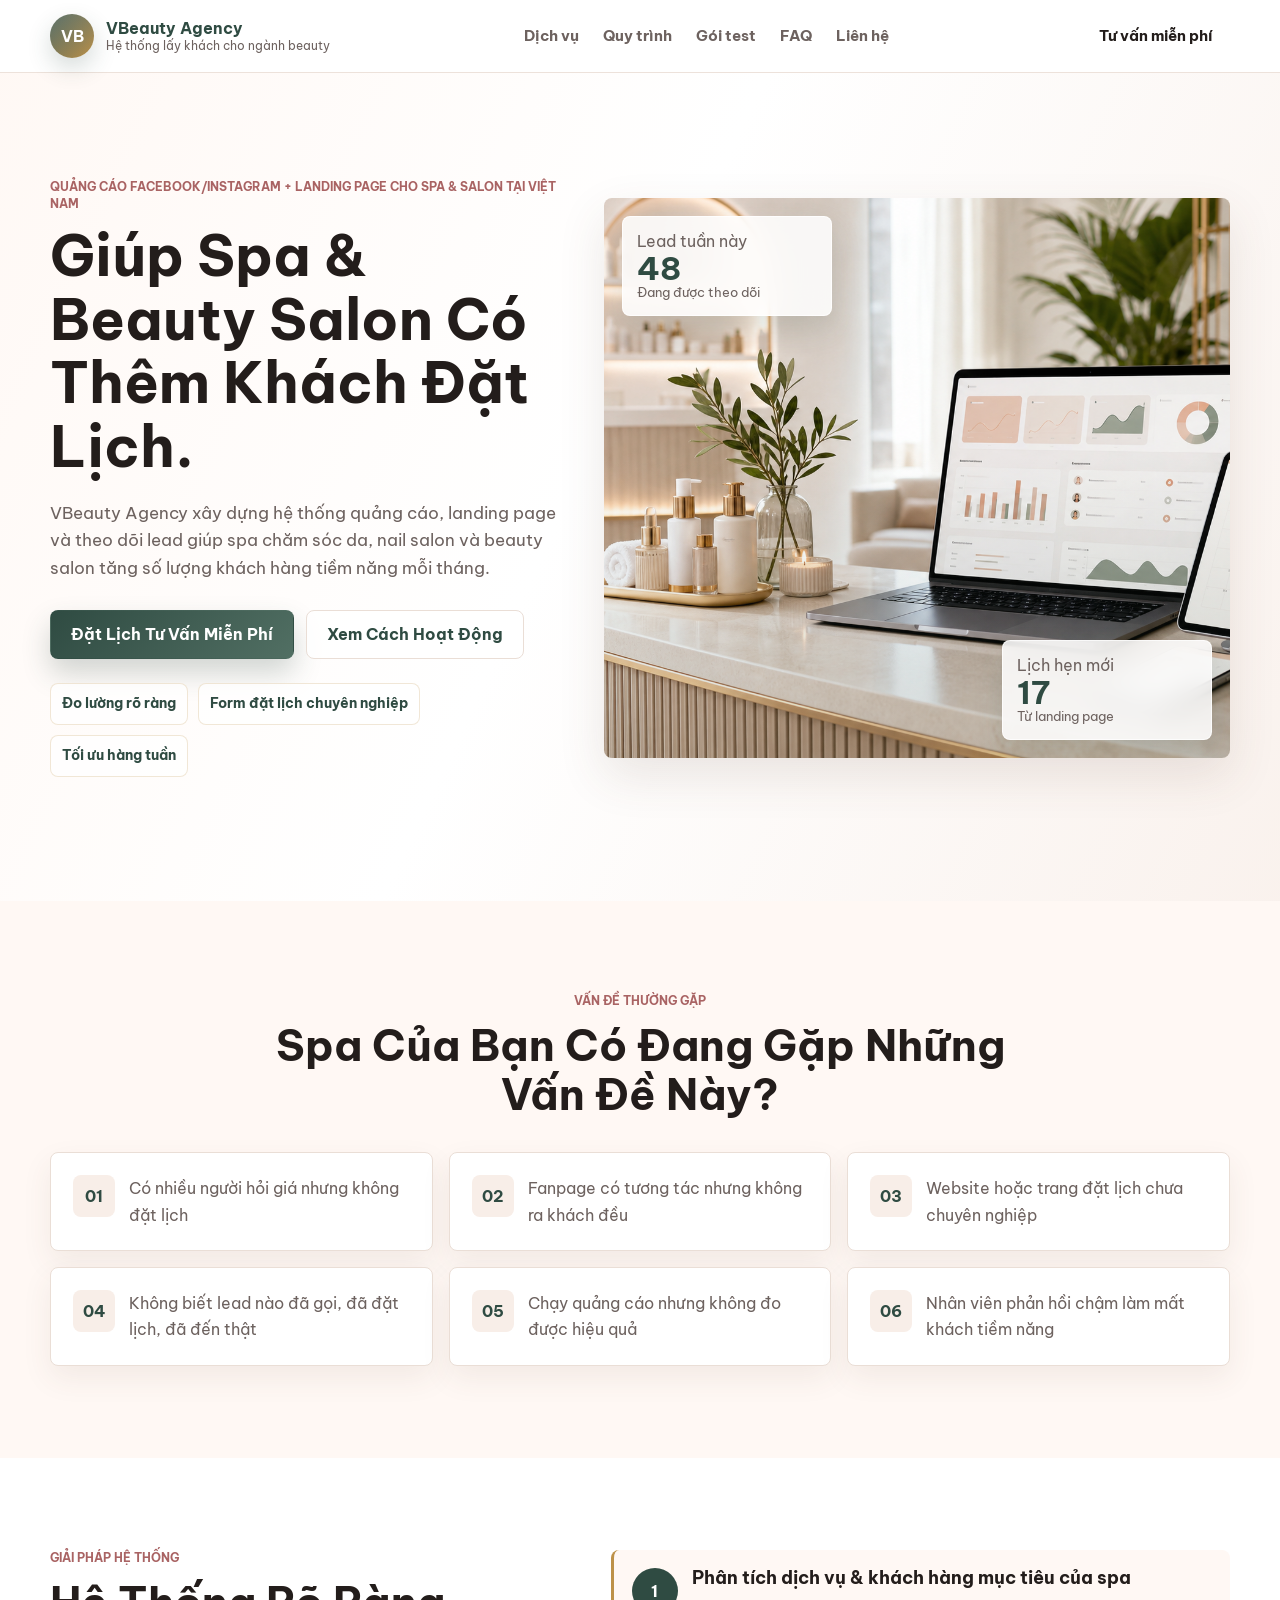
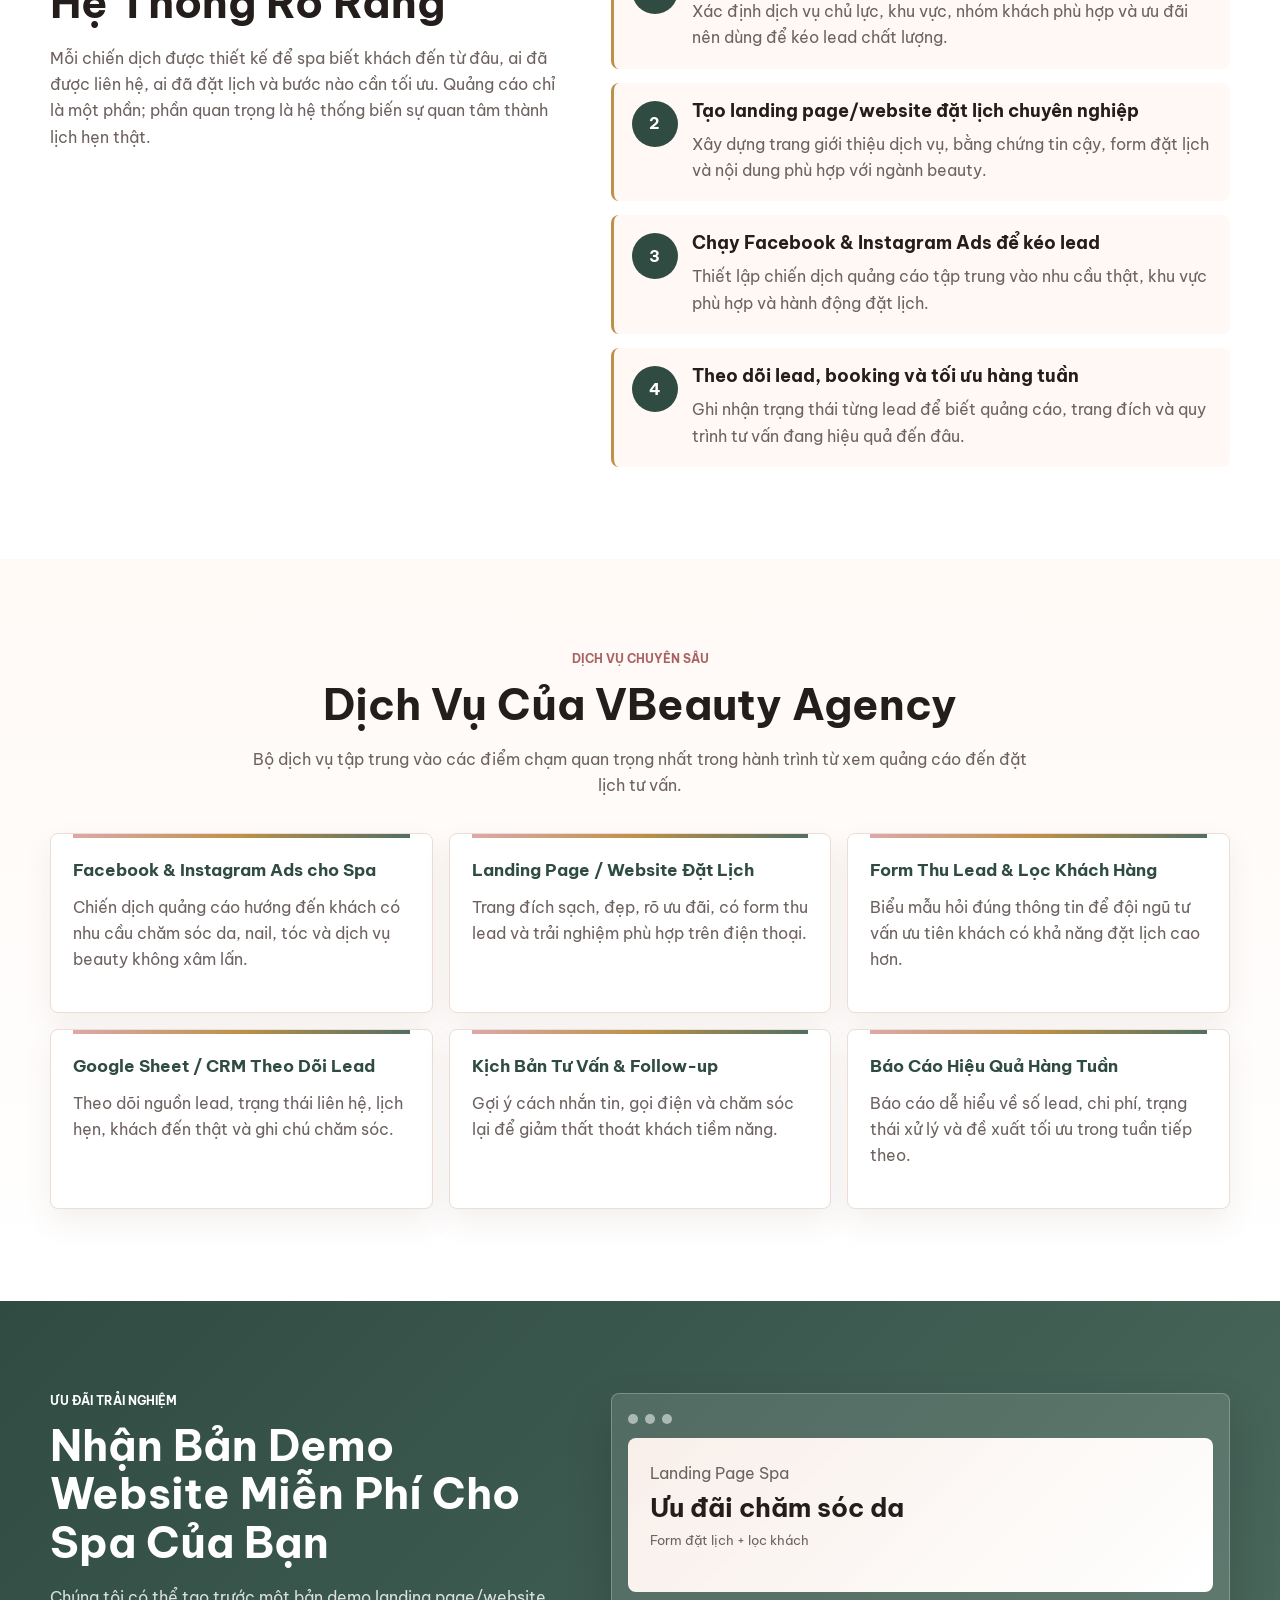
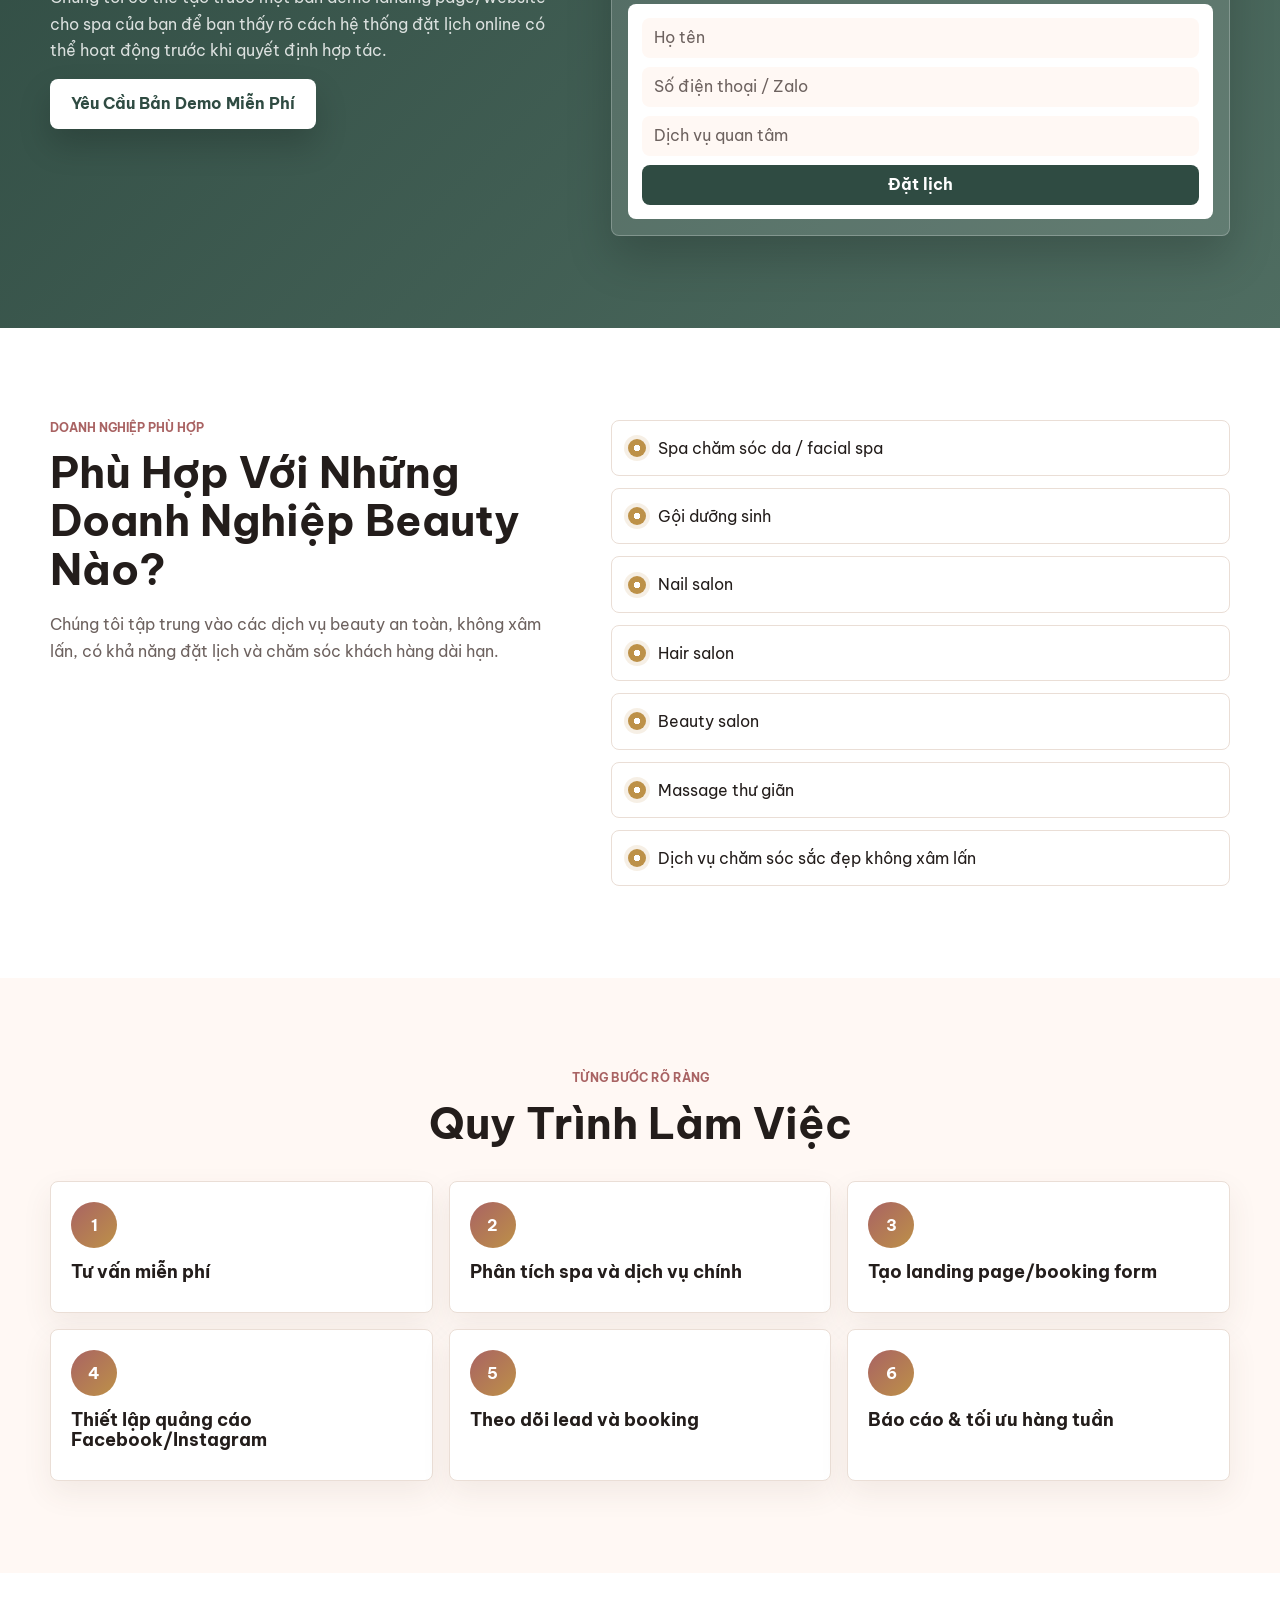
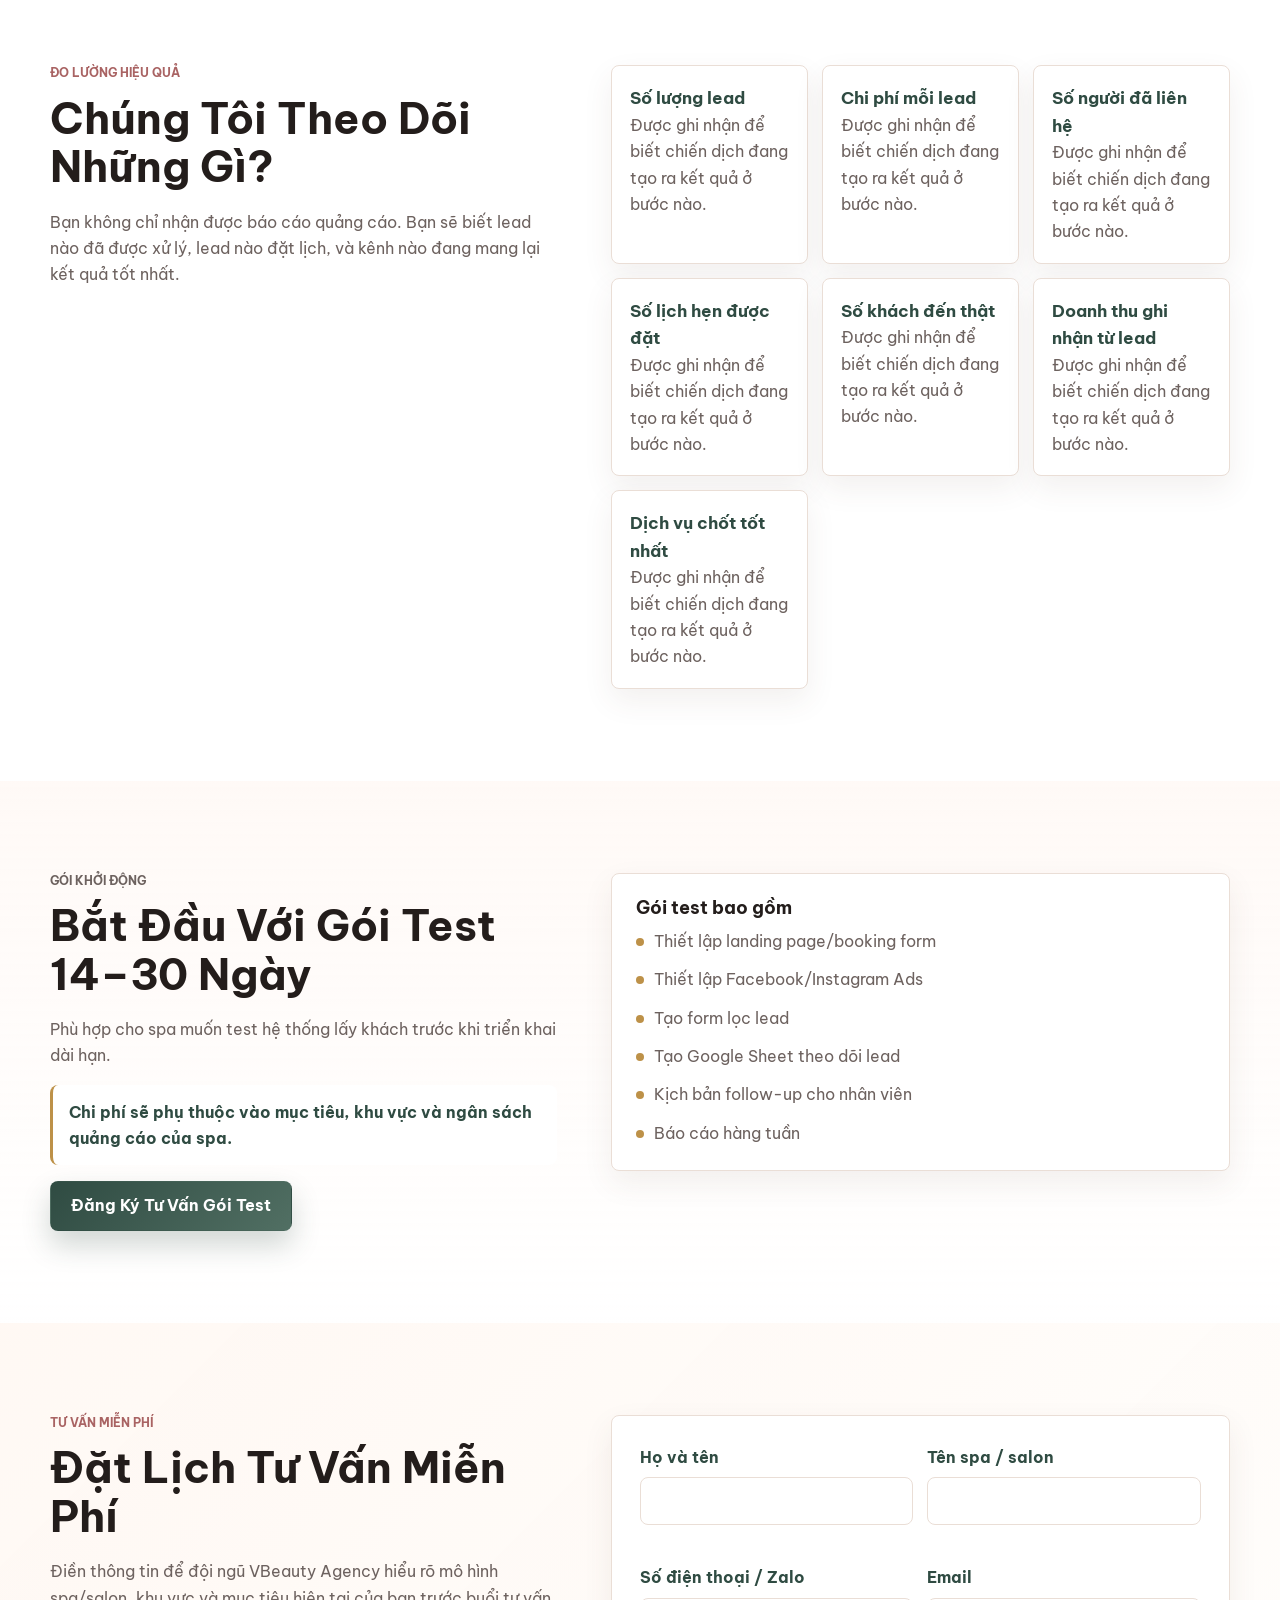
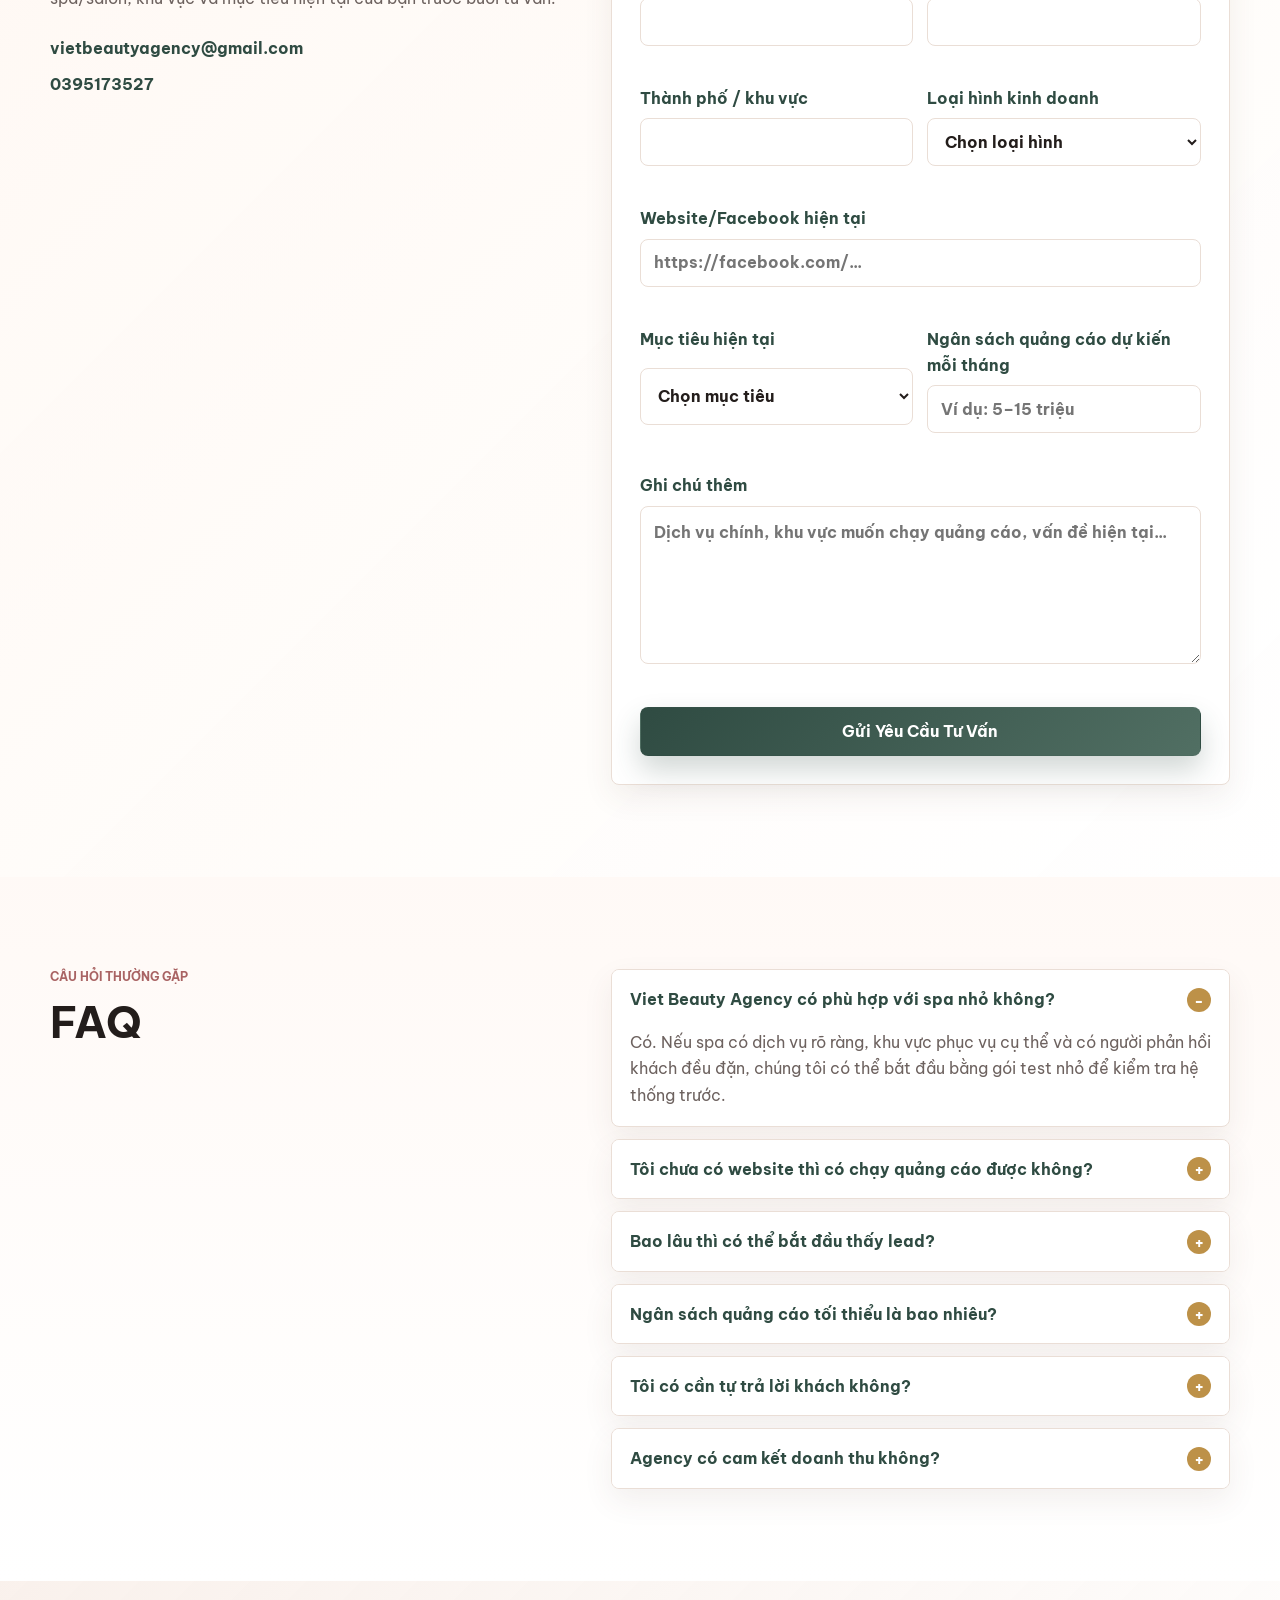
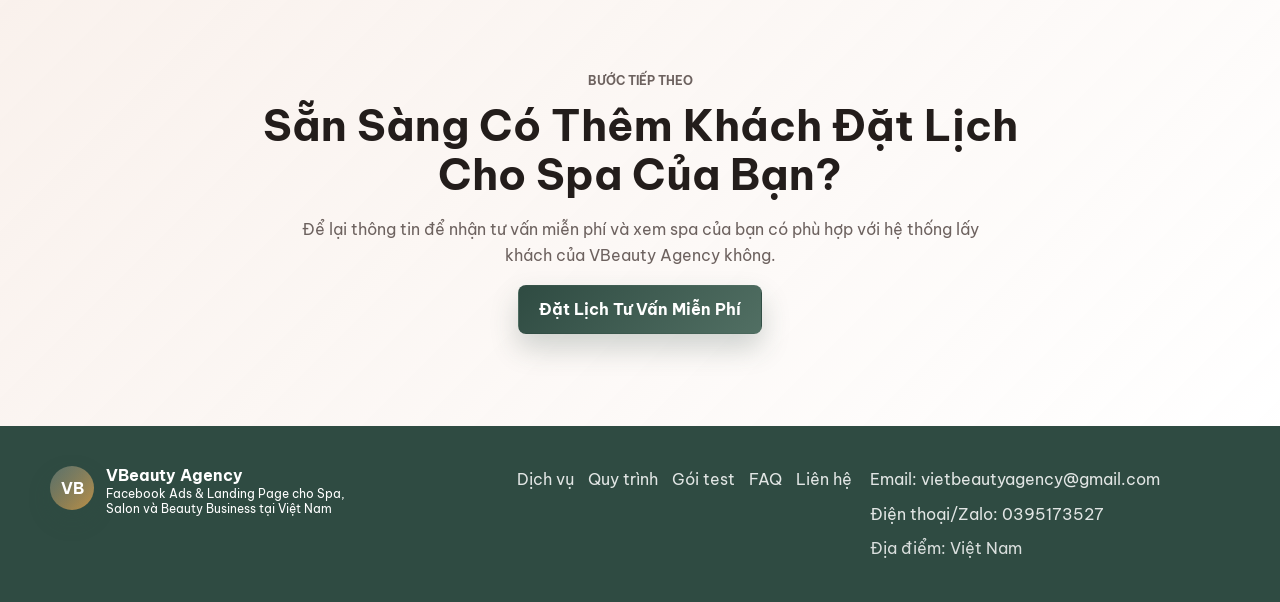
==== index.html @ e72fd514 "Update index.html" ====
<!doctype html>
<html lang="vi">
  <head>
    <meta charset="utf-8">
    <meta name="viewport" content="width=device-width, initial-scale=1">
    <title>VBeauty Agency | Facebook Ads & Landing Page cho Spa, Salon</title>
    <meta
      name="description"
      content="VBeauty Agency giúp spa, nail salon và beauty salon tại Việt Nam có thêm khách đặt lịch"
    >
    <meta name="theme-color" content="#fff8f4">
    <meta property="og:type" content="website">
    <meta property="og:title" content="VBeauty Agency | Tăng khách đặt lịch cho Spa & Beauty Salon">
    <meta
      property="og:description"
      content="Hệ thống quảng cáo, landing page, booking form và theo dõi lead dành riêng cho ngành beauty không xâm lấn."
    >
    <meta property="og:image" content="assets/hero-beauty-agency.png">
    <link rel="icon" href="assets/favicon.svg" type="image/svg+xml">
    <link rel="preconnect" href="https://fonts.googleapis.com">
    <link rel="preconnect" href="https://fonts.gstatic.com" crossorigin>
    <link href="https://fonts.googleapis.com/css2?family=Be+Vietnam+Pro:wght@400;500;600;700;800&display=swap" rel="stylesheet">
    <link rel="preload" as="image" href="assets/hero-beauty-agency.png">
    <link rel="stylesheet" href="styles.css">
  </head>
  <body>
    <a class="skip-link" href="#noi-dung">Bỏ qua đến nội dung chính</a>

    <header class="site-header" id="top">
      <div class="container header-inner">
        <a class="brand" href="#top" aria-label="VBeauty Agency">
          <span class="brand-mark" aria-hidden="true">VB</span>
          <span class="brand-copy">
            <strong>VBeauty Agency</strong>
            <span>Hệ thống lấy khách cho ngành beauty</span>
          </span>
        </a>

        <button class="nav-toggle" type="button" aria-expanded="false" aria-controls="main-nav" aria-label="Mở menu">
          <span></span>
          <span></span>
          <span></span>
        </button>

        <nav class="main-nav" id="main-nav" aria-label="Điều hướng chính">
          <a href="#dich-vu">Dịch vụ</a>
          <a href="#quy-trinh">Quy trình</a>
          <a href="#goi-test">Gói test</a>
          <a href="#faq">FAQ</a>
          <a href="#dat-lich">Liên hệ</a>
        </nav>

        <a class="btn btn-small header-cta" href="#dat-lich">Tư vấn miễn phí</a>
      </div>
    </header>

    <main id="noi-dung">
      <section class="hero section">
        <div class="container hero-grid">
          <div class="hero-copy">
            <p class="eyebrow">Quảng cáo Facebook/Instagram + Landing Page cho Spa & Salon tại Việt Nam</p>
            <h1>Giúp Spa & Beauty Salon Có Thêm Khách Đặt Lịch.</h1>
            <p class="lead">
              VBeauty Agency xây dựng hệ thống quảng cáo, landing page và theo dõi lead giúp spa chăm sóc da, nail salon và beauty salon tăng số lượng khách hàng tiềm năng mỗi tháng.
            </p>
            <div class="cta-row">
              <a class="btn btn-primary" href="#dat-lich">Đặt Lịch Tư Vấn Miễn Phí</a>
              <a class="btn btn-secondary" href="#giai-phap">Xem Cách Hoạt Động</a>
            </div>
            <div class="hero-trust" aria-label="Điểm mạnh dịch vụ">
              <span>Đo lường rõ ràng</span>
              <span>Form đặt lịch chuyên nghiệp</span>
              <span>Tối ưu hàng tuần</span>
            </div>
          </div>

          <figure class="hero-visual" aria-label="Mô phỏng hệ thống marketing cho spa">
            <img src="assets/hero-beauty-agency.png" alt="Không gian spa cao cấp với màn hình dashboard và lịch đặt hẹn">
            <div class="visual-card visual-card-top">
              <span>Lead tuần này</span>
              <strong>48</strong>
              <small>Đang được theo dõi</small>
            </div>
            <div class="visual-card visual-card-bottom">
              <span>Lịch hẹn mới</span>
              <strong>17</strong>
              <small>Từ landing page</small>
            </div>
          </figure>
        </div>
      </section>

      <section class="section band-soft" id="van-de">
        <div class="container">
          <div class="section-heading">
            <p class="eyebrow">Vấn đề thường gặp</p>
            <h2>Spa Của Bạn Có Đang Gặp Những Vấn Đề Này?</h2>
          </div>
          <div class="card-grid problem-grid" id="problem-list"></div>
        </div>
      </section>

      <section class="section" id="giai-phap">
        <div class="container split-grid">
          <div class="section-heading align-left">
            <p class="eyebrow">Giải pháp hệ thống</p>
            <h2>Hệ Thống Rõ Ràng</h2>
            <p>
              Mỗi chiến dịch được thiết kế để spa biết khách đến từ đâu, ai đã được liên hệ, ai đã đặt lịch và bước nào cần tối ưu. Quảng cáo chỉ là một phần; phần quan trọng là hệ thống biến sự quan tâm thành lịch hẹn thật.
            </p>
          </div>
          <div class="step-list" id="solution-steps"></div>
        </div>
      </section>

      <section class="section band-white" id="dich-vu">
        <div class="container">
          <div class="section-heading">
            <p class="eyebrow">Dịch vụ chuyên sâu</p>
            <h2>Dịch Vụ Của VBeauty Agency</h2>
            <p>
              Bộ dịch vụ tập trung vào các điểm chạm quan trọng nhất trong hành trình từ xem quảng cáo đến đặt lịch tư vấn.
            </p>
          </div>
          <div class="card-grid service-grid" id="service-list"></div>
        </div>
      </section>

      <section class="section demo-section" id="demo">
        <div class="container demo-grid">
          <div>
            <p class="eyebrow">Ưu đãi trải nghiệm</p>
            <h2>Nhận Bản Demo Website Miễn Phí Cho Spa Của Bạn</h2>
            <p>
              Chúng tôi có thể tạo trước một bản demo landing page/website cho spa của bạn để bạn thấy rõ cách hệ thống đặt lịch online có thể hoạt động trước khi quyết định hợp tác.
            </p>
            <a class="btn btn-primary" href="#dat-lich">Yêu Cầu Bản Demo Miễn Phí</a>
          </div>
          <div class="demo-preview" aria-label="Mẫu demo website spa">
            <div class="preview-topbar">
              <span></span>
              <span></span>
              <span></span>
            </div>
            <div class="preview-hero">
              <span>Landing Page Spa</span>
              <strong>Ưu đãi chăm sóc da</strong>
              <small>Form đặt lịch + lọc khách</small>
            </div>
            <div class="preview-form">
              <span>Họ tên</span>
              <span>Số điện thoại / Zalo</span>
              <span>Dịch vụ quan tâm</span>
              <button type="button">Đặt lịch</button>
            </div>
          </div>
        </div>
      </section>

      <section class="section" id="phu-hop">
        <div class="container split-grid">
          <div class="section-heading align-left">
            <p class="eyebrow">Doanh nghiệp phù hợp</p>
            <h2>Phù Hợp Với Những Doanh Nghiệp Beauty Nào?</h2>
            <p>
              Chúng tôi tập trung vào các dịch vụ beauty an toàn, không xâm lấn, có khả năng đặt lịch và chăm sóc khách hàng dài hạn.
            </p>
          </div>
          <div class="check-list" id="business-list"></div>
        </div>
      </section>

      <section class="section band-soft" id="quy-trinh">
        <div class="container">
          <div class="section-heading">
            <p class="eyebrow">Từng bước rõ ràng</p>
            <h2>Quy Trình Làm Việc</h2>
          </div>
          <div class="process-track" id="process-list"></div>
        </div>
      </section>

      <section class="section" id="kpi">
        <div class="container kpi-grid">
          <div class="section-heading align-left">
            <p class="eyebrow">Đo lường hiệu quả</p>
            <h2>Chúng Tôi Theo Dõi Những Gì?</h2>
            <p>
              Bạn không chỉ nhận được báo cáo quảng cáo. Bạn sẽ biết lead nào đã được xử lý, lead nào đặt lịch, và kênh nào đang mang lại kết quả tốt nhất.
            </p>
          </div>
          <div class="metric-grid" id="metric-list"></div>
        </div>
      </section>

      <section class="section pilot-section" id="goi-test">
        <div class="container pilot-grid">
          <div class="pilot-copy">
            <p class="eyebrow">Gói khởi động</p>
            <h2>Bắt Đầu Với Gói Test 14–30 Ngày</h2>
            <p>
              Phù hợp cho spa muốn test hệ thống lấy khách trước khi triển khai dài hạn.
            </p>
            <p class="note">
              Chi phí sẽ phụ thuộc vào mục tiêu, khu vực và ngân sách quảng cáo của spa.
            </p>
            <a class="btn btn-primary" href="#dat-lich">Đăng Ký Tư Vấn Gói Test</a>
          </div>
          <div class="pilot-card">
            <h3>Gói test bao gồm</h3>
            <ul id="pilot-list"></ul>
          </div>
        </div>
      </section>

      <section class="section booking-section" id="dat-lich">
        <div class="container booking-grid">
          <div class="section-heading align-left">
            <p class="eyebrow">Tư vấn miễn phí</p>
            <h2>Đặt Lịch Tư Vấn Miễn Phí</h2>
            <p>
              Điền thông tin để đội ngũ VBeauty Agency hiểu rõ mô hình spa/salon, khu vực và mục tiêu hiện tại của bạn trước buổi tư vấn.
            </p>
            <div class="contact-strip">
              <a href="mailto:vietbeautyagency@gmail.com">vietbeautyagency@gmail.com</a>
              <a href="tel:0395173527">0395173527</a>
            </div>
          </div>

          <form class="booking-form" id="booking-form" novalidate data-integration-ready="email-google-sheet-crm">
            <div class="form-grid">
              <label>
                <span>Họ và tên</span>
                <input type="text" name="fullName" autocomplete="name" required>
                <small class="field-error"></small>
              </label>
              <label>
                <span>Tên spa / salon</span>
                <input type="text" name="businessName" required>
                <small class="field-error"></small>
              </label>
              <label>
                <span>Số điện thoại / Zalo</span>
                <input type="tel" name="phone" inputmode="tel" autocomplete="tel" required>
                <small class="field-error"></small>
              </label>
              <label>
                <span>Email</span>
                <input type="email" name="email" autocomplete="email" required>
                <small class="field-error"></small>
              </label>
              <label>
                <span>Thành phố / khu vực</span>
                <input type="text" name="location" required>
                <small class="field-error"></small>
              </label>
              <label>
                <span>Loại hình kinh doanh</span>
                <select name="businessType" required>
                  <option value="">Chọn loại hình</option>
                  <option>Spa chăm sóc da</option>
                  <option>Nail salon</option>
                  <option>Hair salon</option>
                  <option>Beauty salon</option>
                  <option>Khác</option>
                </select>
                <small class="field-error"></small>
              </label>
              <label class="span-2">
                <span>Website/Facebook hiện tại</span>
                <input type="url" name="currentPage" placeholder="https://facebook.com/..." required>
                <small class="field-error"></small>
              </label>
              <label>
                <span>Mục tiêu hiện tại</span>
                <select name="goal" required>
                  <option value="">Chọn mục tiêu</option>
                  <option>Muốn có thêm khách đặt lịch</option>
                  <option>Muốn cải thiện website</option>
                  <option>Muốn chạy quảng cáo</option>
                  <option>Muốn được tư vấn tổng thể</option>
                </select>
                <small class="field-error"></small>
              </label>
              <label>
                <span>Ngân sách quảng cáo dự kiến mỗi tháng</span>
                <input type="text" name="budget" placeholder="Ví dụ: 5–15 triệu" required>
                <small class="field-error"></small>
              </label>
              <label class="span-2">
                <span>Ghi chú thêm</span>
                <textarea name="message" rows="5" placeholder="Dịch vụ chính, khu vực muốn chạy quảng cáo, vấn đề hiện tại..."></textarea>
                <small class="field-error"></small>
              </label>
            </div>
            <button class="btn btn-primary form-submit" type="submit">Gửi Yêu Cầu Tư Vấn</button>
            <p class="form-success" id="form-success" role="status" aria-live="polite"></p>
          </form>
        </div>
      </section>

      <section class="section band-white" id="faq">
        <div class="container faq-grid">
          <div class="section-heading align-left">
            <p class="eyebrow">Câu hỏi thường gặp</p>
            <h2>FAQ</h2>
          </div>
          <div class="faq-list" id="faq-list"></div>
        </div>
      </section>

      <section class="section final-cta">
        <div class="container final-cta-inner">
          <p class="eyebrow">Bước tiếp theo</p>
          <h2>Sẵn Sàng Có Thêm Khách Đặt Lịch Cho Spa Của Bạn?</h2>
          <p>
            Để lại thông tin để nhận tư vấn miễn phí và xem spa của bạn có phù hợp với hệ thống lấy khách của VBeauty Agency không.
          </p>
          <a class="btn btn-primary" href="#dat-lich">Đặt Lịch Tư Vấn Miễn Phí</a>
        </div>
      </section>
    </main>

    <footer class="site-footer">
      <div class="container footer-grid">
        <div>
          <a class="brand footer-brand" href="#top" aria-label="VBeauty Agency">
            <span class="brand-mark" aria-hidden="true">VB</span>
            <span class="brand-copy">
              <strong>VBeauty Agency</strong>
              <span>Facebook Ads & Landing Page cho Spa, Salon và Beauty Business tại Việt Nam</span>
            </span>
          </a>
        </div>
        <nav class="footer-nav" aria-label="Liên kết chân trang">
          <a href="#dich-vu">Dịch vụ</a>
          <a href="#quy-trinh">Quy trình</a>
          <a href="#goi-test">Gói test</a>
          <a href="#faq">FAQ</a>
          <a href="#dat-lich">Liên hệ</a>
        </nav>
        <div class="footer-contact">
          <a href="mailto:vietbeautyagency@gmail.com">Email: vietbeautyagency@gmail.com</a>
          <a href="tel:0395173527">Điện thoại/Zalo: 0395173527</a>
          <span>Địa điểm: Việt Nam</span>
        </div>
      </div>
    </footer>

    <script src="script.js"></script>
  </body>
</html>
---- styles.css ----
:root {
  --ink: #231d1b;
  --muted: #6d625f;
  --soft: #fff8f4;
  --soft-2: #f8eee8;
  --rose: #dca9a9;
  --rose-deep: #a96363;
  --gold: #bd9148;
  --gold-dark: #8b642c;
  --green: #516f63;
  --green-dark: #2f4b42;
  --paper: #ffffff;
  --line: #eaded6;
  --shadow: 0 18px 48px rgba(91, 62, 48, 0.12);
  --shadow-soft: 0 12px 30px rgba(91, 62, 48, 0.08);
  --radius: 8px;
  --container: 1180px;
}

* {
  box-sizing: border-box;
}

html {
  scroll-behavior: smooth;
}

body {
  margin: 0;
  color: var(--ink);
  background: var(--paper);
  font-family: "Be Vietnam Pro", "Segoe UI", system-ui, -apple-system, BlinkMacSystemFont, Arial, sans-serif;
  font-synthesis: none;
  line-height: 1.65;
}

body.nav-open {
  overflow: hidden;
}

img {
  display: block;
  max-width: 100%;
}

a {
  color: inherit;
}

button,
input,
select,
textarea {
  font: inherit;
}

button {
  cursor: pointer;
}

.skip-link {
  position: absolute;
  left: -999px;
  top: 12px;
  z-index: 100;
  padding: 10px 14px;
  border-radius: var(--radius);
  color: #ffffff;
  background: var(--green-dark);
}

.skip-link:focus {
  left: 12px;
}

.container {
  width: min(var(--container), calc(100% - 32px));
  margin: 0 auto;
}

.section {
  padding: 72px 0;
}

.band-soft {
  background: var(--soft);
}

.band-white {
  background:
    linear-gradient(180deg, rgba(255, 248, 244, 0.82), rgba(255, 255, 255, 0.96)),
    var(--paper);
}

.site-header {
  position: sticky;
  top: 0;
  z-index: 50;
  border-bottom: 1px solid rgba(234, 222, 214, 0.86);
  background: rgba(255, 255, 255, 0.92);
  backdrop-filter: blur(18px);
}

.header-inner {
  min-height: 72px;
  display: flex;
  align-items: center;
  justify-content: space-between;
  gap: 16px;
}

.brand {
  display: inline-flex;
  align-items: center;
  gap: 12px;
  min-width: 0;
  text-decoration: none;
}

.brand-mark {
  width: 44px;
  height: 44px;
  flex: 0 0 44px;
  display: grid;
  place-items: center;
  border-radius: 50%;
  color: #ffffff;
  background:
    linear-gradient(145deg, rgba(255, 255, 255, 0.22), rgba(255, 255, 255, 0)),
    linear-gradient(135deg, var(--green-dark), var(--gold));
  box-shadow: 0 10px 24px rgba(47, 75, 66, 0.2);
  font-weight: 700;
  letter-spacing: 0;
}

.brand-copy {
  min-width: 0;
}

.brand strong {
  display: block;
  color: var(--green-dark);
  font-size: 1rem;
  line-height: 1.2;
}

.brand span span {
  display: block;
  max-width: 270px;
  color: var(--muted);
  font-size: 0.78rem;
  line-height: 1.25;
}

.main-nav {
  display: none;
}

.main-nav a,
.footer-nav a {
  text-decoration: none;
}

.nav-toggle {
  width: 44px;
  height: 44px;
  display: inline-grid;
  place-content: center;
  gap: 5px;
  border: 1px solid var(--line);
  border-radius: var(--radius);
  color: var(--green-dark);
  background: #ffffff;
}

.nav-toggle span {
  width: 20px;
  height: 2px;
  display: block;
  border-radius: 999px;
  background: currentColor;
}

.header-cta {
  display: none;
}

.btn {
  min-height: 48px;
  display: inline-flex;
  align-items: center;
  justify-content: center;
  gap: 8px;
  padding: 13px 20px;
  border: 1px solid transparent;
  border-radius: var(--radius);
  font-weight: 700;
  text-align: center;
  text-decoration: none;
  line-height: 1.35;
  transition: transform 180ms ease, box-shadow 180ms ease, background 180ms ease, border-color 180ms ease;
}

.btn:hover {
  transform: translateY(-2px);
}

.btn-primary {
  color: #ffffff;
  background: linear-gradient(135deg, var(--green-dark), var(--green));
  box-shadow: 0 14px 28px rgba(47, 75, 66, 0.22);
}

.btn-secondary {
  color: var(--green-dark);
  border-color: var(--line);
  background: rgba(255, 255, 255, 0.86);
}

.btn-small {
  min-height: 42px;
  padding: 11px 16px;
  font-size: 0.92rem;
}

.hero {
  min-height: calc(100vh - 72px);
  display: grid;
  align-items: center;
  overflow: hidden;
  padding: 56px 0 64px;
  background:
    linear-gradient(115deg, rgba(255, 248, 244, 0.95) 0%, rgba(255, 255, 255, 0.98) 46%, rgba(248, 238, 232, 0.78) 100%);
}

.hero-grid {
  display: grid;
  gap: 36px;
}

.eyebrow {
  margin: 0 0 12px;
  color: var(--rose-deep);
  font-weight: 700;
  font-size: 0.76rem;
  line-height: 1.35;
  text-transform: uppercase;
  letter-spacing: 0;
}

h1,
h2,
h3,
p {
  margin-top: 0;
}

h1,
h2,
h3 {
  color: var(--ink);
  line-height: 1.12;
  letter-spacing: 0;
  font-weight: 700;
}

h1 {
  max-width: 760px;
  margin-bottom: 20px;
  font-size: 2.15rem;
}

h2 {
  margin-bottom: 18px;
  font-size: 1.78rem;
}

h3 {
  margin-bottom: 10px;
  font-size: 1.12rem;
}

.lead {
  max-width: 720px;
  margin-bottom: 28px;
  color: var(--muted);
  font-size: 1.05rem;
}

.cta-row {
  display: flex;
  flex-direction: column;
  gap: 12px;
}

.hero-trust {
  display: flex;
  flex-wrap: wrap;
  gap: 10px;
  margin-top: 24px;
  color: var(--green-dark);
  font-size: 0.9rem;
  font-weight: 700;
}

.hero-trust span {
  padding: 8px 11px;
  border: 1px solid rgba(189, 145, 72, 0.22);
  border-radius: var(--radius);
  background: rgba(255, 255, 255, 0.72);
}

.hero-visual {
  position: relative;
  margin: 0;
  min-height: 360px;
  border-radius: var(--radius);
  box-shadow: var(--shadow);
  overflow: hidden;
  isolation: isolate;
}

.hero-visual::after {
  content: "";
  position: absolute;
  inset: 0;
  background: linear-gradient(180deg, rgba(255, 255, 255, 0) 46%, rgba(47, 75, 66, 0.18));
  pointer-events: none;
}

.hero-visual img {
  width: 100%;
  height: 100%;
  min-height: 360px;
  object-fit: cover;
}

.visual-card {
  position: absolute;
  z-index: 2;
  width: min(210px, 52vw);
  padding: 14px;
  border: 1px solid rgba(255, 255, 255, 0.74);
  border-radius: var(--radius);
  background: rgba(255, 255, 255, 0.86);
  box-shadow: 0 14px 30px rgba(47, 75, 66, 0.14);
  backdrop-filter: blur(14px);
}

.visual-card span,
.visual-card small {
  display: block;
  color: var(--muted);
  line-height: 1.3;
}

.visual-card strong {
  display: block;
  color: var(--green-dark);
  font-size: 2rem;
  line-height: 1;
}

.visual-card-top {
  top: 18px;
  left: 18px;
}

.visual-card-bottom {
  right: 18px;
  bottom: 18px;
}

.section-heading {
  max-width: 780px;
  margin: 0 auto 34px;
  text-align: center;
}

.section-heading.align-left {
  margin-left: 0;
  text-align: left;
}

.section-heading p:not(.eyebrow),
.demo-section p,
.pilot-copy p,
.final-cta p {
  color: var(--muted);
}

.card-grid {
  display: grid;
  gap: 16px;
}

.info-card,
.service-card,
.metric-card,
.process-item,
.pilot-card,
.booking-form,
.faq-item {
  border: 1px solid var(--line);
  border-radius: var(--radius);
  background: #ffffff;
  box-shadow: var(--shadow-soft);
}

.info-card,
.service-card {
  padding: 22px;
}

.info-card {
  display: grid;
  grid-template-columns: 42px 1fr;
  gap: 14px;
  align-items: start;
}

.card-icon {
  width: 42px;
  height: 42px;
  display: grid;
  place-items: center;
  border-radius: var(--radius);
  color: var(--green-dark);
  background: var(--soft-2);
  font-weight: 700;
}

.info-card p,
.service-card p,
.process-item p,
.metric-card p {
  margin: 0;
  color: var(--muted);
}

.service-card {
  position: relative;
  min-height: 180px;
  overflow: hidden;
}

.service-card::before {
  content: "";
  position: absolute;
  left: 22px;
  right: 22px;
  top: 0;
  height: 4px;
  background: linear-gradient(90deg, var(--rose), var(--gold), var(--green));
}

.service-card strong {
  display: block;
  margin-bottom: 10px;
  color: var(--green-dark);
  font-size: 1.06rem;
}

.split-grid,
.demo-grid,
.pilot-grid,
.booking-grid,
.faq-grid,
.kpi-grid {
  display: grid;
  gap: 32px;
}

.step-list {
  display: grid;
  gap: 14px;
}

.step-item {
  display: grid;
  grid-template-columns: 46px 1fr;
  gap: 14px;
  align-items: start;
  padding: 18px;
  border-left: 3px solid var(--gold);
  border-radius: var(--radius);
  background: var(--soft);
}

.step-number,
.process-number {
  width: 46px;
  height: 46px;
  display: grid;
  place-items: center;
  border-radius: 50%;
  color: #ffffff;
  background: var(--green-dark);
  font-weight: 700;
}

.step-item p {
  margin: 4px 0 0;
  color: var(--muted);
}

.demo-section {
  color: #ffffff;
  background:
    linear-gradient(135deg, rgba(47, 75, 66, 0.98), rgba(81, 111, 99, 0.94)),
    var(--green-dark);
}

.demo-section h2,
.demo-section .eyebrow {
  color: #ffffff;
}

.demo-section p {
  max-width: 660px;
  color: rgba(255, 255, 255, 0.82);
}

.demo-section .btn-primary {
  color: var(--green-dark);
  background: #ffffff;
  box-shadow: 0 16px 32px rgba(0, 0, 0, 0.18);
}

.demo-preview {
  padding: 16px;
  border: 1px solid rgba(255, 255, 255, 0.24);
  border-radius: var(--radius);
  background: rgba(255, 255, 255, 0.12);
  box-shadow: 0 22px 46px rgba(0, 0, 0, 0.18);
}

.preview-topbar {
  display: flex;
  gap: 7px;
  padding: 4px 0 14px;
}

.preview-topbar span {
  width: 10px;
  height: 10px;
  border-radius: 50%;
  background: rgba(255, 255, 255, 0.52);
}

.preview-hero,
.preview-form {
  border-radius: var(--radius);
  background: #ffffff;
}

.preview-hero {
  min-height: 154px;
  padding: 22px;
  color: var(--ink);
  background:
    linear-gradient(135deg, rgba(248, 238, 232, 0.94), rgba(255, 255, 255, 0.92)),
    #ffffff;
}

.preview-hero span,
.preview-hero small {
  display: block;
  color: var(--muted);
}

.preview-hero strong {
  display: block;
  max-width: 310px;
  margin: 8px 0;
  font-size: 1.6rem;
  line-height: 1.1;
}

.preview-form {
  display: grid;
  gap: 9px;
  margin-top: 12px;
  padding: 14px;
}

.preview-form span,
.preview-form button {
  width: 100%;
  min-height: 40px;
  display: flex;
  align-items: center;
  border-radius: var(--radius);
}

.preview-form span {
  padding: 0 12px;
  color: var(--muted);
  background: var(--soft);
}

.preview-form button {
  justify-content: center;
  border: 0;
  color: #ffffff;
  background: var(--green-dark);
  font-weight: 700;
}

.check-list {
  display: grid;
  gap: 12px;
}

.check-item {
  display: flex;
  align-items: center;
  gap: 12px;
  padding: 14px 16px;
  border: 1px solid var(--line);
  border-radius: var(--radius);
  background: #ffffff;
}

.check-item::before {
  content: "";
  width: 18px;
  height: 18px;
  flex: 0 0 18px;
  border-radius: 50%;
  background:
    radial-gradient(circle at center, #ffffff 0 23%, transparent 24%),
    var(--gold);
  box-shadow: 0 0 0 4px rgba(189, 145, 72, 0.14);
}

.process-track {
  display: grid;
  gap: 16px;
}

.process-item {
  padding: 20px;
}

.process-number {
  margin-bottom: 14px;
  background: linear-gradient(135deg, var(--rose-deep), var(--gold));
}

.metric-grid {
  display: grid;
  gap: 14px;
}

.metric-card {
  min-height: 118px;
  padding: 18px;
}

.metric-card strong {
  display: block;
  color: var(--green-dark);
  font-size: 1.04rem;
}

.pilot-section {
  background:
    linear-gradient(180deg, rgba(255, 248, 244, 0.78), rgba(255, 255, 255, 0.96)),
    #ffffff;
}

.pilot-copy .note {
  padding: 14px 16px;
  border-left: 3px solid var(--gold);
  border-radius: var(--radius);
  background: #ffffff;
  color: var(--green-dark);
  font-weight: 700;
}

.pilot-card {
  padding: 24px;
}

.pilot-card ul {
  display: grid;
  gap: 12px;
  margin: 0;
  padding: 0;
  list-style: none;
}

.pilot-card li {
  display: flex;
  gap: 10px;
  align-items: flex-start;
  color: var(--muted);
}

.pilot-card li::before {
  content: "";
  width: 8px;
  height: 8px;
  flex: 0 0 8px;
  margin-top: 10px;
  border-radius: 50%;
  background: var(--gold);
}

.booking-section {
  background:
    linear-gradient(135deg, rgba(255, 248, 244, 0.94), rgba(255, 255, 255, 0.96)),
    var(--soft);
}

.contact-strip {
  display: grid;
  gap: 10px;
  margin-top: 24px;
}

.contact-strip a {
  display: inline-flex;
  width: fit-content;
  color: var(--green-dark);
  font-weight: 700;
  text-decoration: none;
}

.booking-form {
  padding: 20px;
}

.form-grid {
  display: grid;
  gap: 14px;
}

label {
  display: grid;
  gap: 7px;
  color: var(--green-dark);
  font-weight: 700;
}

input,
select,
textarea {
  width: 100%;
  border: 1px solid var(--line);
  border-radius: var(--radius);
  color: var(--ink);
  background: #ffffff;
  outline: none;
}

input,
select {
  min-height: 48px;
  padding: 0 13px;
}

textarea {
  resize: vertical;
  min-height: 130px;
  padding: 12px 13px;
}

input:focus,
select:focus,
textarea:focus {
  border-color: var(--gold);
  box-shadow: 0 0 0 4px rgba(189, 145, 72, 0.13);
}

.field-error {
  min-height: 18px;
  color: #a03232;
  font-size: 0.82rem;
  font-weight: 700;
}

.has-error input,
.has-error select,
.has-error textarea {
  border-color: #c85555;
}

.form-submit {
  width: 100%;
  margin-top: 18px;
}

.form-success {
  display: none;
  margin: 16px 0 0;
  padding: 14px 16px;
  border-radius: var(--radius);
  color: var(--green-dark);
  background: rgba(81, 111, 99, 0.12);
  font-weight: 700;
}

.form-success.is-visible {
  display: block;
}

.faq-list {
  display: grid;
  gap: 12px;
}

.faq-item {
  overflow: hidden;
}

.faq-question {
  width: 100%;
  min-height: 58px;
  display: flex;
  align-items: center;
  justify-content: space-between;
  gap: 12px;
  padding: 16px 18px;
  border: 0;
  color: var(--green-dark);
  background: #ffffff;
  font-weight: 700;
  text-align: left;
}

.faq-question span {
  width: 24px;
  height: 24px;
  flex: 0 0 24px;
  display: grid;
  place-items: center;
  border-radius: 50%;
  color: #ffffff;
  background: var(--gold);
}

.faq-answer {
  display: none;
  padding: 0 18px 18px;
  color: var(--muted);
}

.faq-item.is-open .faq-answer {
  display: block;
}

.final-cta {
  padding: 64px 0;
  background:
    linear-gradient(135deg, rgba(248, 238, 232, 0.82), rgba(255, 255, 255, 0.94)),
    #ffffff;
}

.final-cta-inner {
  max-width: 850px;
  text-align: center;
}

.final-cta p:not(.eyebrow) {
  max-width: 690px;
  margin-left: auto;
  margin-right: auto;
}

.site-footer {
  padding: 40px 0;
  color: rgba(255, 255, 255, 0.82);
  background: var(--green-dark);
}

.site-footer .brand strong,
.site-footer .brand span span {
  color: #ffffff;
}

.footer-grid,
.footer-nav,
.footer-contact {
  display: grid;
  gap: 18px;
}

.footer-brand {
  align-items: flex-start;
}

.footer-nav {
  gap: 10px;
}

.footer-nav a,
.footer-contact a {
  color: rgba(255, 255, 255, 0.86);
  text-decoration: none;
}

.footer-contact {
  gap: 8px;
}

@media (max-width: 899px) {
  .main-nav {
    position: fixed;
    inset: 72px 16px auto 16px;
    display: none;
    grid-template-columns: 1fr;
    gap: 4px;
    padding: 12px;
    border: 1px solid var(--line);
    border-radius: var(--radius);
    background: #ffffff;
    box-shadow: var(--shadow);
  }

  body.nav-open .main-nav {
    display: grid;
  }

  .main-nav a {
    padding: 13px 12px;
    border-radius: var(--radius);
    color: var(--green-dark);
    font-weight: 700;
  }

  .main-nav a:hover {
    background: var(--soft);
  }
}

@media (min-width: 560px) {
  .cta-row {
    flex-direction: row;
    flex-wrap: wrap;
  }

  .card-grid,
  .metric-grid {
    grid-template-columns: repeat(2, minmax(0, 1fr));
  }

  .process-track {
    grid-template-columns: repeat(2, minmax(0, 1fr));
  }

  .form-grid {
    grid-template-columns: repeat(2, minmax(0, 1fr));
  }

  .span-2 {
    grid-column: 1 / -1;
  }
}

@media (min-width: 900px) {
  .section {
    padding: 92px 0;
  }

  .nav-toggle {
    display: none;
  }

  .main-nav {
    display: flex;
    align-items: center;
    justify-content: center;
    gap: 24px;
    color: var(--muted);
    font-size: 0.95rem;
    font-weight: 700;
  }

  .main-nav a:hover {
    color: var(--green-dark);
  }

  .header-cta {
    display: inline-flex;
  }

  .hero {
    padding: 54px 0 72px;
  }

  .hero-grid {
    grid-template-columns: minmax(0, 0.9fr) minmax(420px, 1.1fr);
    align-items: center;
    gap: 42px;
  }

  .hero-copy {
    padding: 18px 0;
  }

  h1 {
    font-size: 3.25rem;
  }

  h2 {
    font-size: 2.42rem;
  }

  .hero-visual,
  .hero-visual img {
    min-height: 560px;
  }

  .problem-grid,
  .service-grid {
    grid-template-columns: repeat(3, minmax(0, 1fr));
  }

  .split-grid,
  .demo-grid,
  .pilot-grid,
  .booking-grid,
  .faq-grid,
  .kpi-grid {
    grid-template-columns: minmax(0, 0.9fr) minmax(0, 1.1fr);
    align-items: start;
    gap: 54px;
  }

  .process-track {
    grid-template-columns: repeat(3, minmax(0, 1fr));
  }

  .metric-grid {
    grid-template-columns: repeat(2, minmax(0, 1fr));
  }

  .booking-form {
    padding: 28px;
  }

  .footer-grid {
    grid-template-columns: minmax(260px, 1fr) auto minmax(260px, 0.8fr);
    align-items: start;
  }

  .footer-nav {
    grid-template-columns: repeat(5, auto);
    gap: 14px;
  }
}

@media (min-width: 1120px) {
  h1 {
    font-size: 3.55rem;
  }

  h2 {
    font-size: 2.7rem;
  }
}

@media (min-width: 1120px) {
  .metric-grid {
    grid-template-columns: repeat(3, minmax(0, 1fr));
  }
}

@media (prefers-reduced-motion: reduce) {
  *,
  *::before,
  *::after {
    scroll-behavior: auto !important;
    transition-duration: 0.01ms !important;
    animation-duration: 0.01ms !important;
    animation-iteration-count: 1 !important;
  }
}
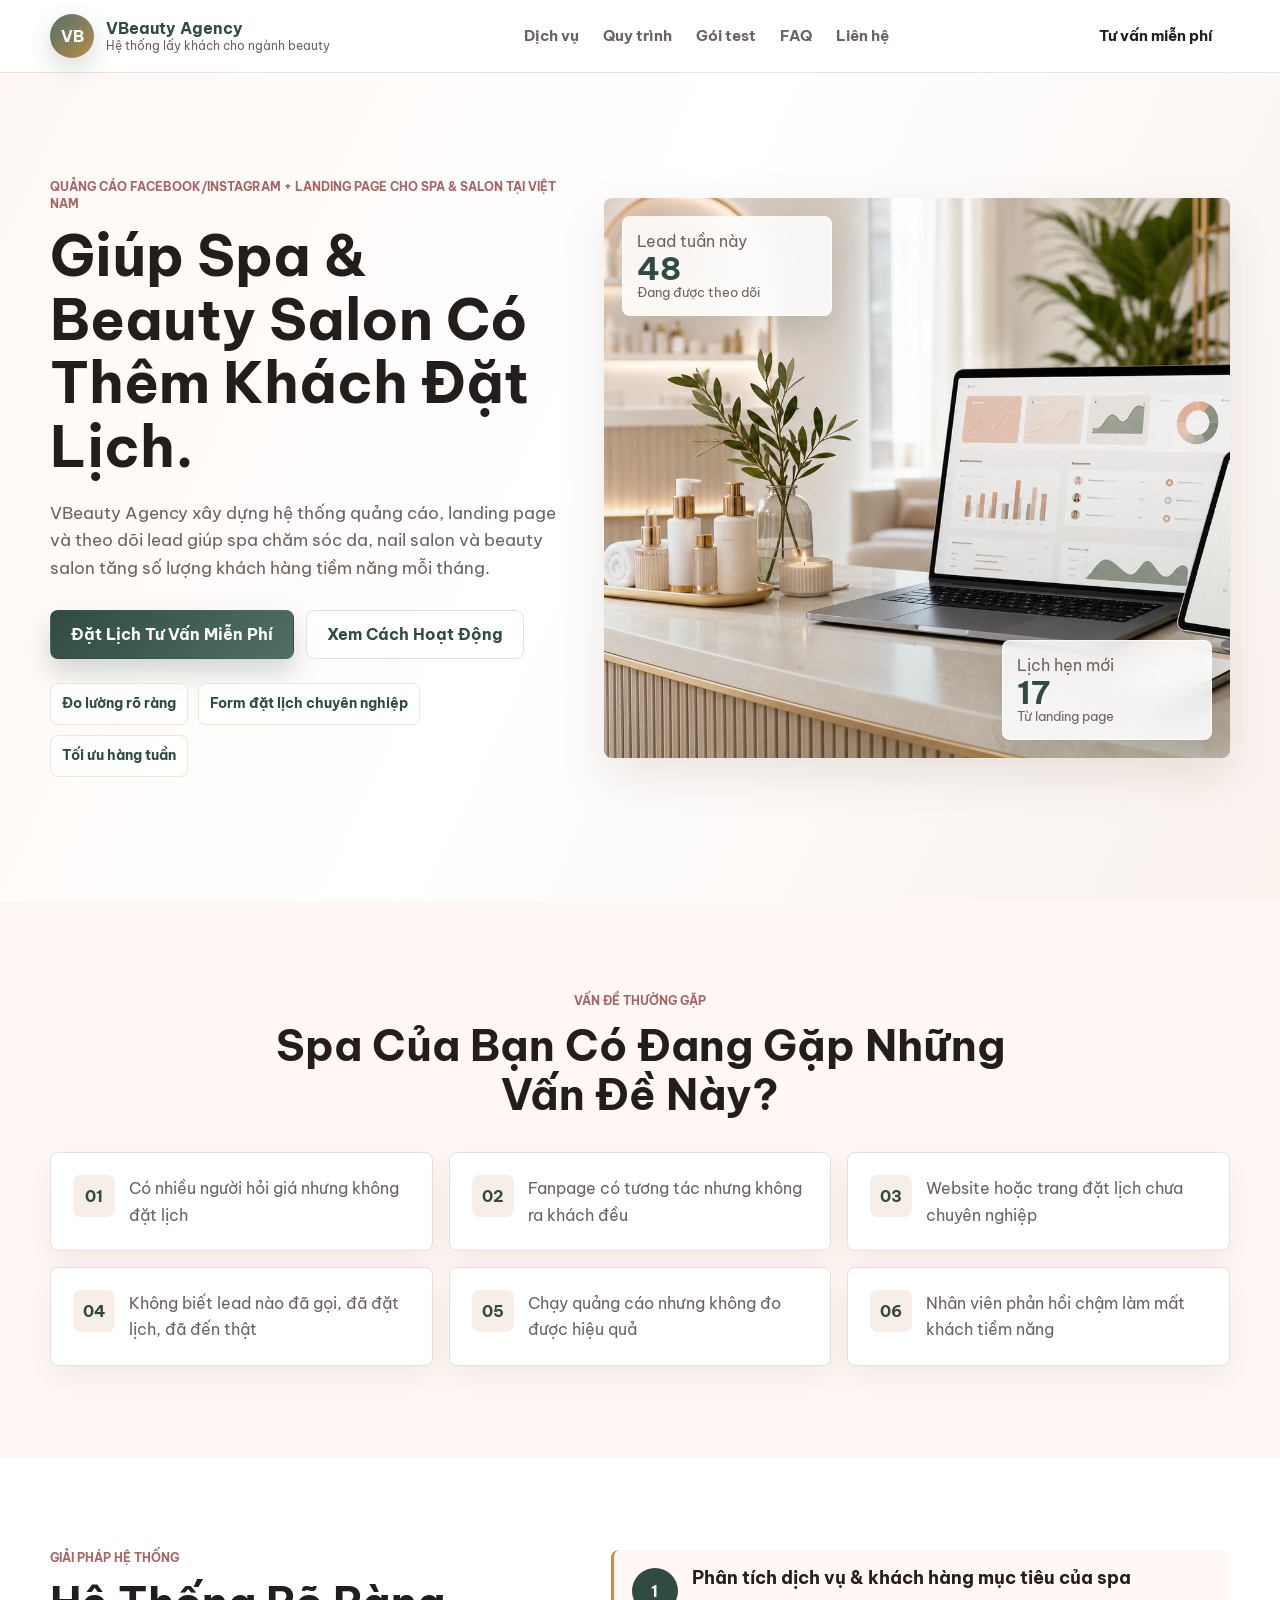
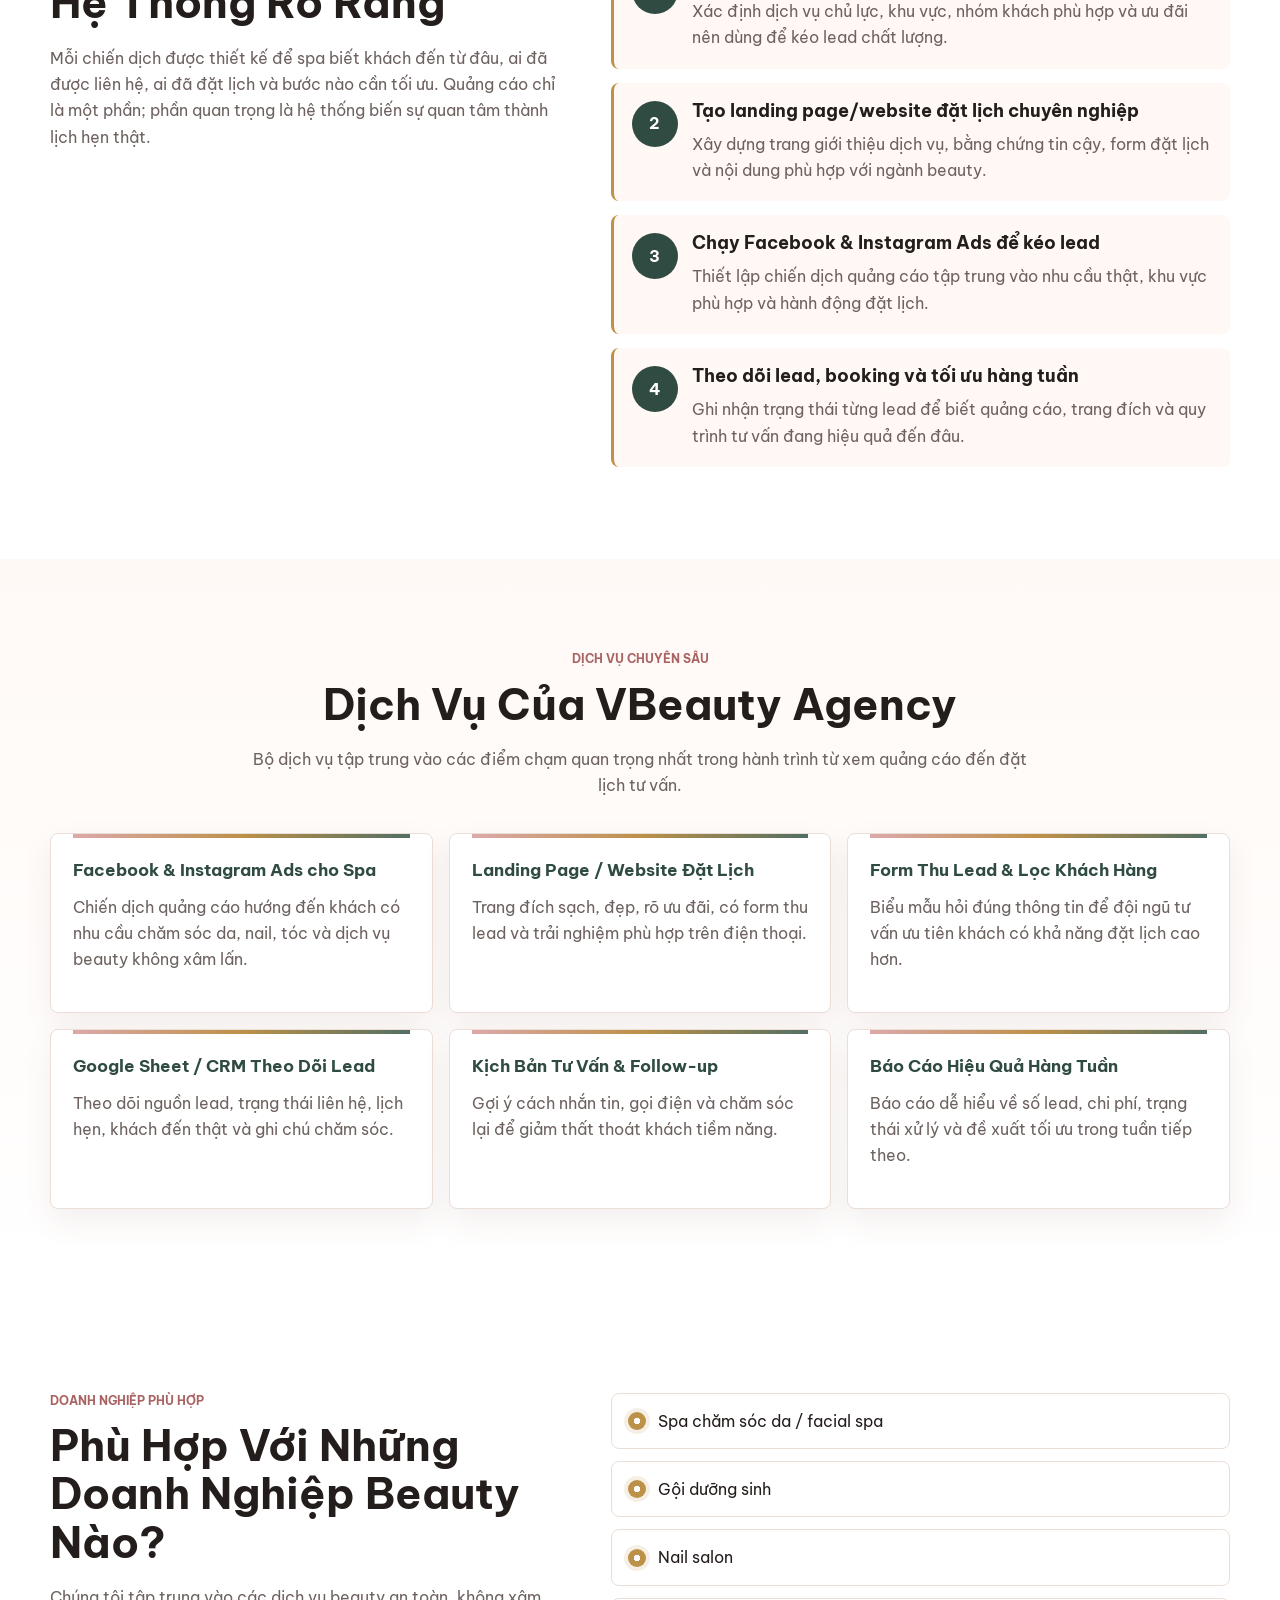
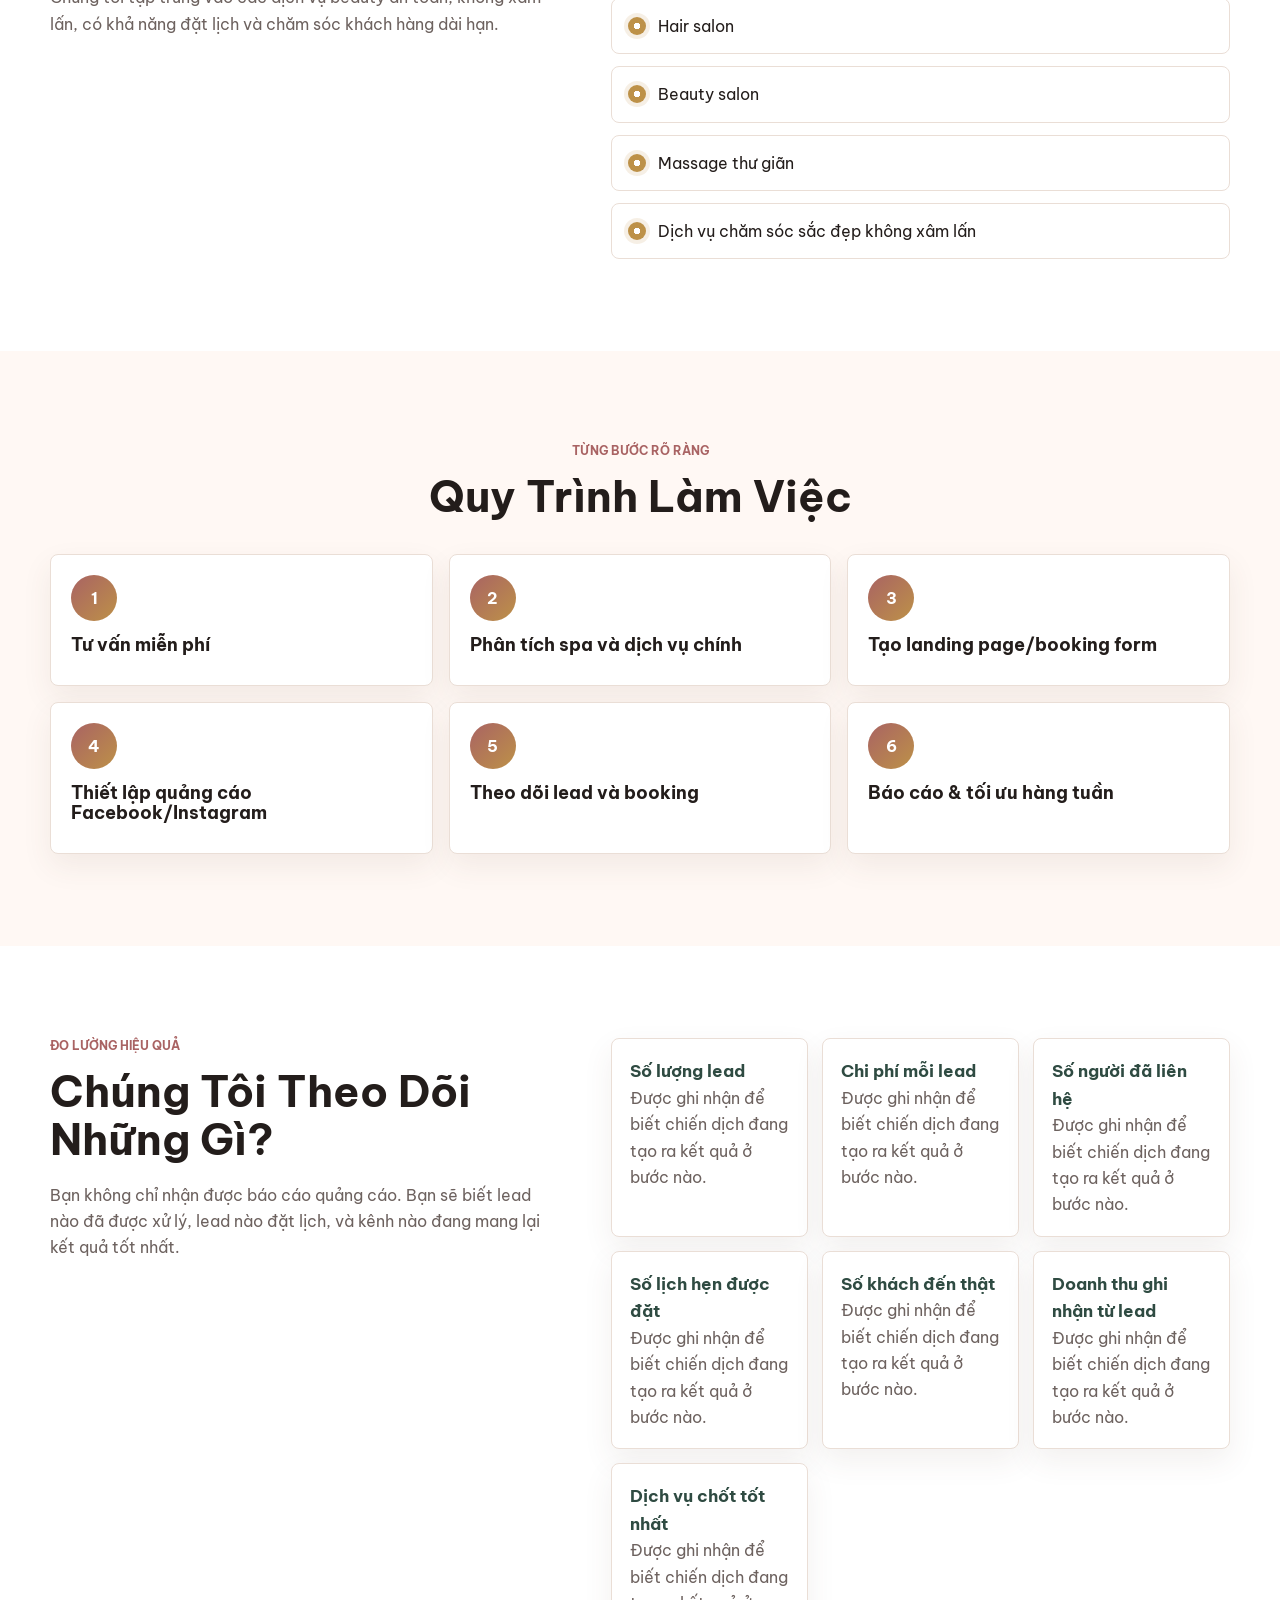
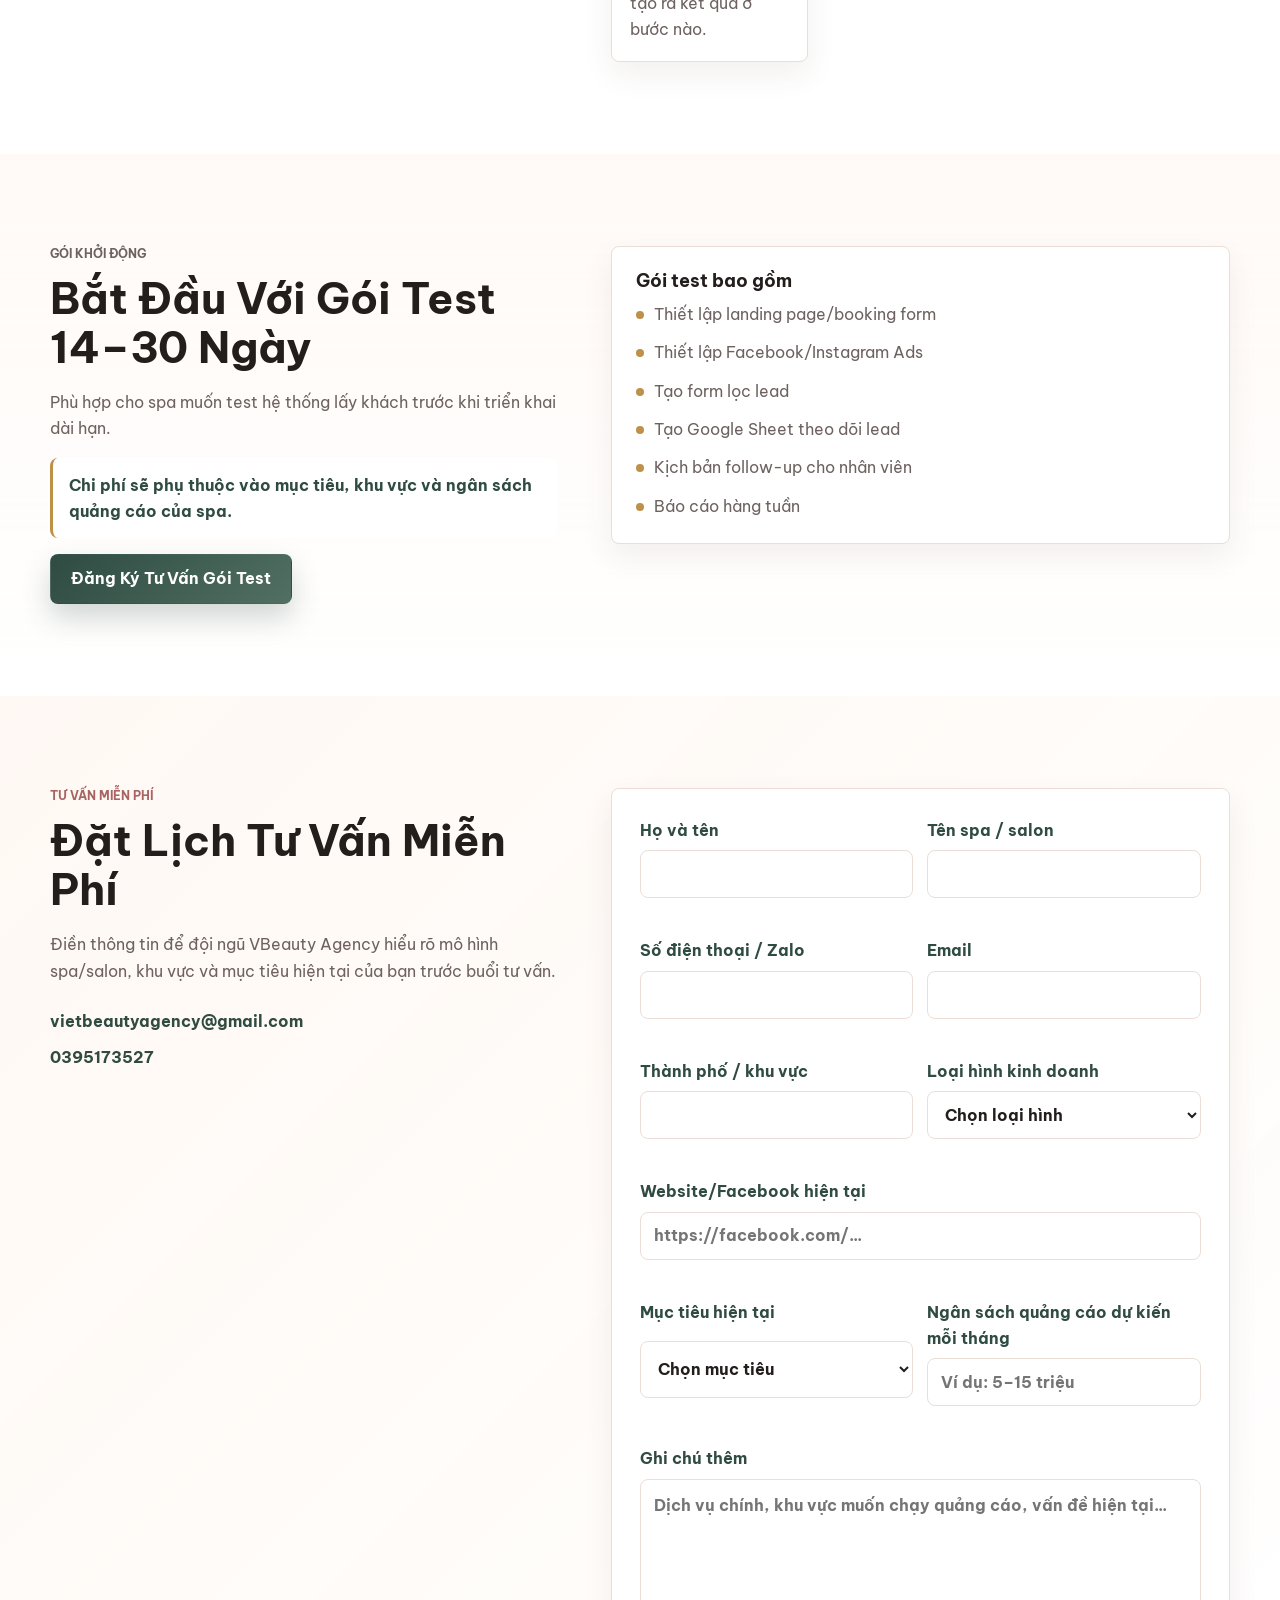
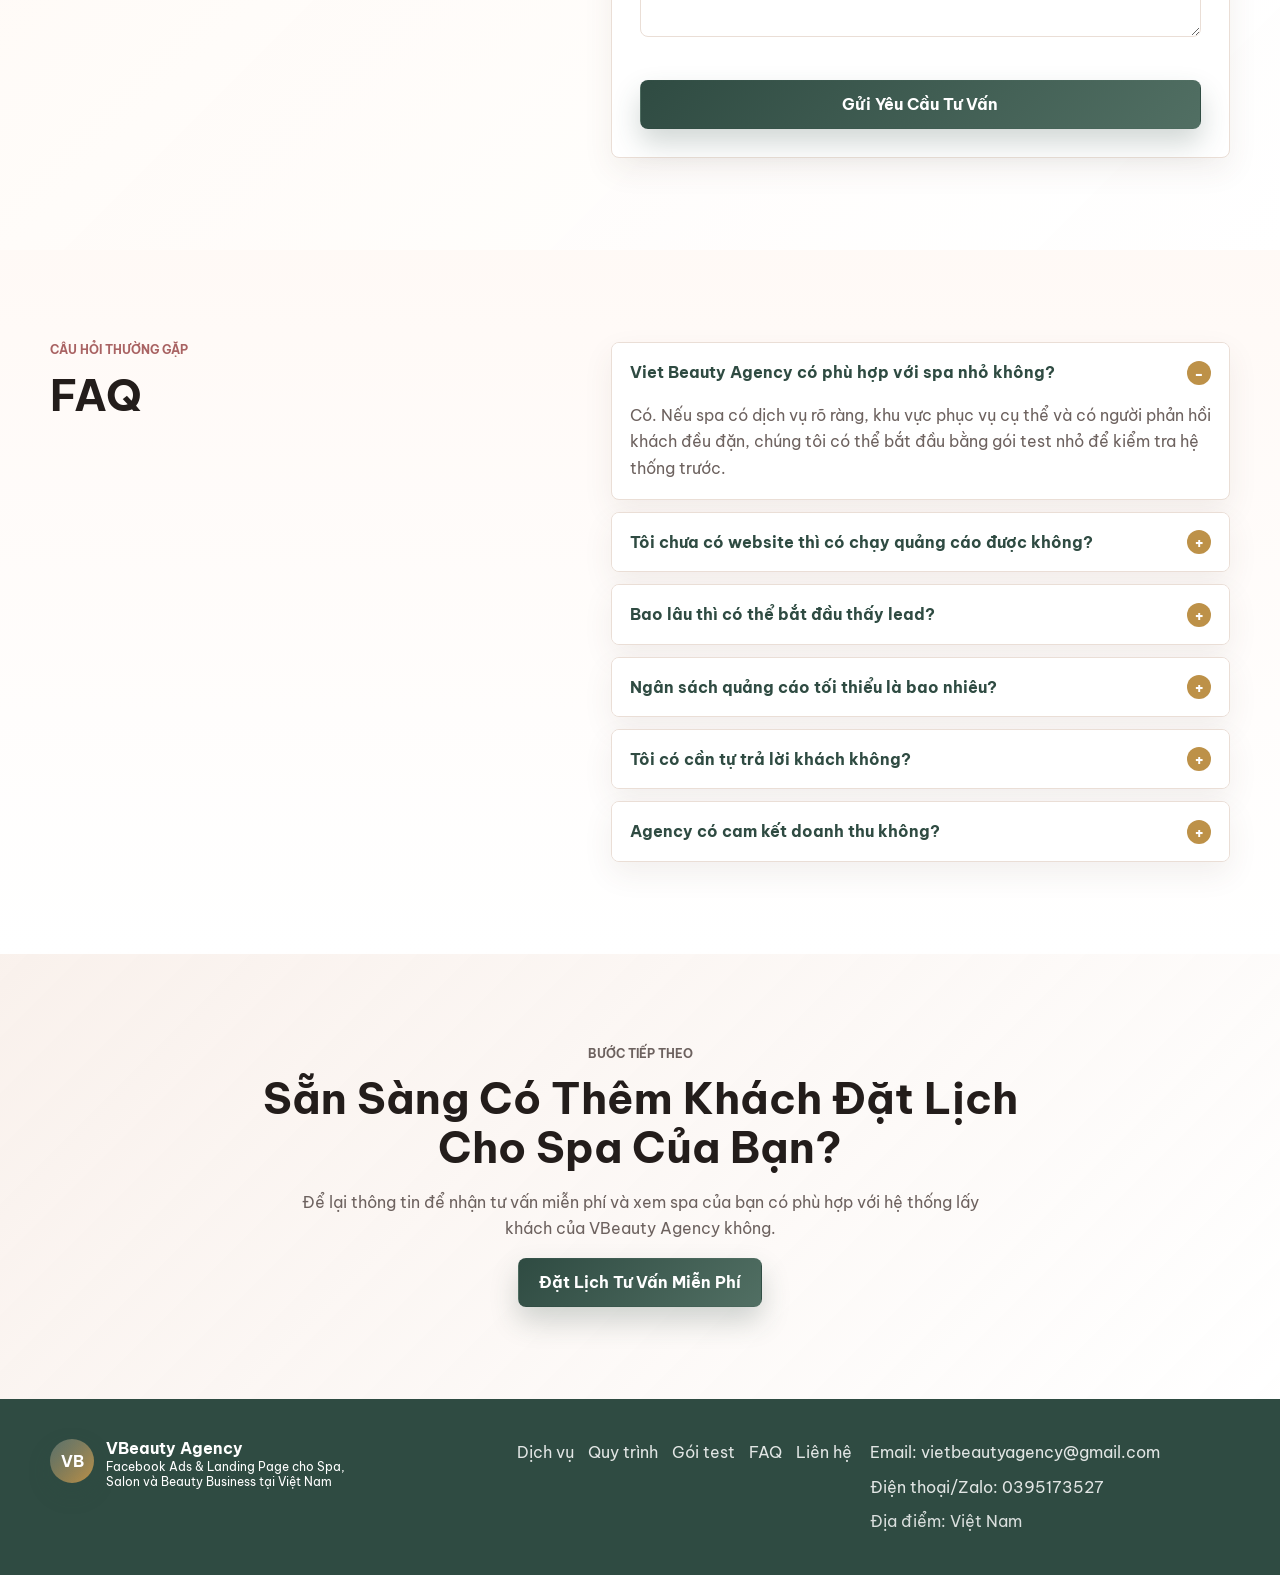
==== commit 018d641e: "Update index.html" ====
--- a/index.html
+++ b/index.html
@@ -126,37 +126,6 @@
         </div>
       </section>
 
-      <section class="section demo-section" id="demo">
-        <div class="container demo-grid">
-          <div>
-            <p class="eyebrow">Ưu đãi trải nghiệm</p>
-            <h2>Nhận Bản Demo Website Miễn Phí Cho Spa Của Bạn</h2>
-            <p>
-              Chúng tôi có thể tạo trước một bản demo landing page/website cho spa của bạn để bạn thấy rõ cách hệ thống đặt lịch online có thể hoạt động trước khi quyết định hợp tác.
-            </p>
-            <a class="btn btn-primary" href="#dat-lich">Yêu Cầu Bản Demo Miễn Phí</a>
-          </div>
-          <div class="demo-preview" aria-label="Mẫu demo website spa">
-            <div class="preview-topbar">
-              <span></span>
-              <span></span>
-              <span></span>
-            </div>
-            <div class="preview-hero">
-              <span>Landing Page Spa</span>
-              <strong>Ưu đãi chăm sóc da</strong>
-              <small>Form đặt lịch + lọc khách</small>
-            </div>
-            <div class="preview-form">
-              <span>Họ tên</span>
-              <span>Số điện thoại / Zalo</span>
-              <span>Dịch vụ quan tâm</span>
-              <button type="button">Đặt lịch</button>
-            </div>
-          </div>
-        </div>
-      </section>
-
       <section class="section" id="phu-hop">
         <div class="container split-grid">
           <div class="section-heading align-left">
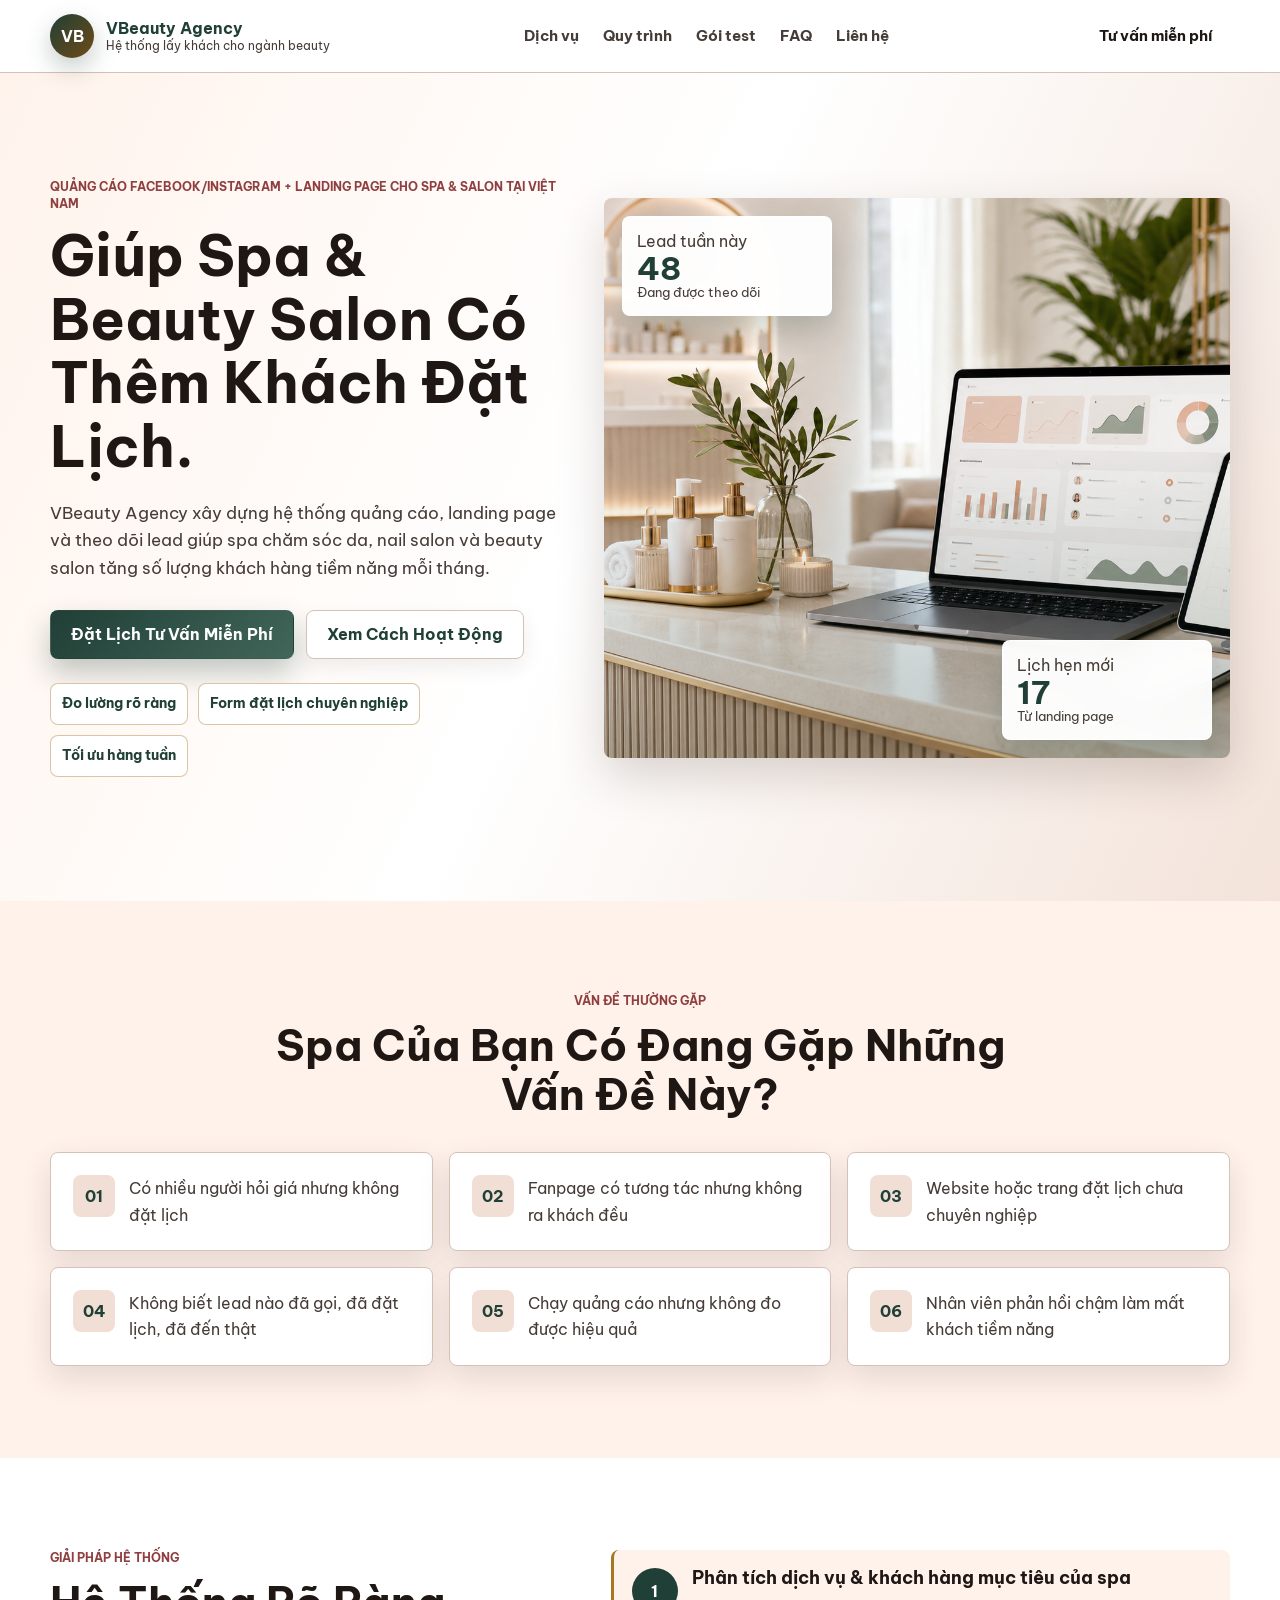
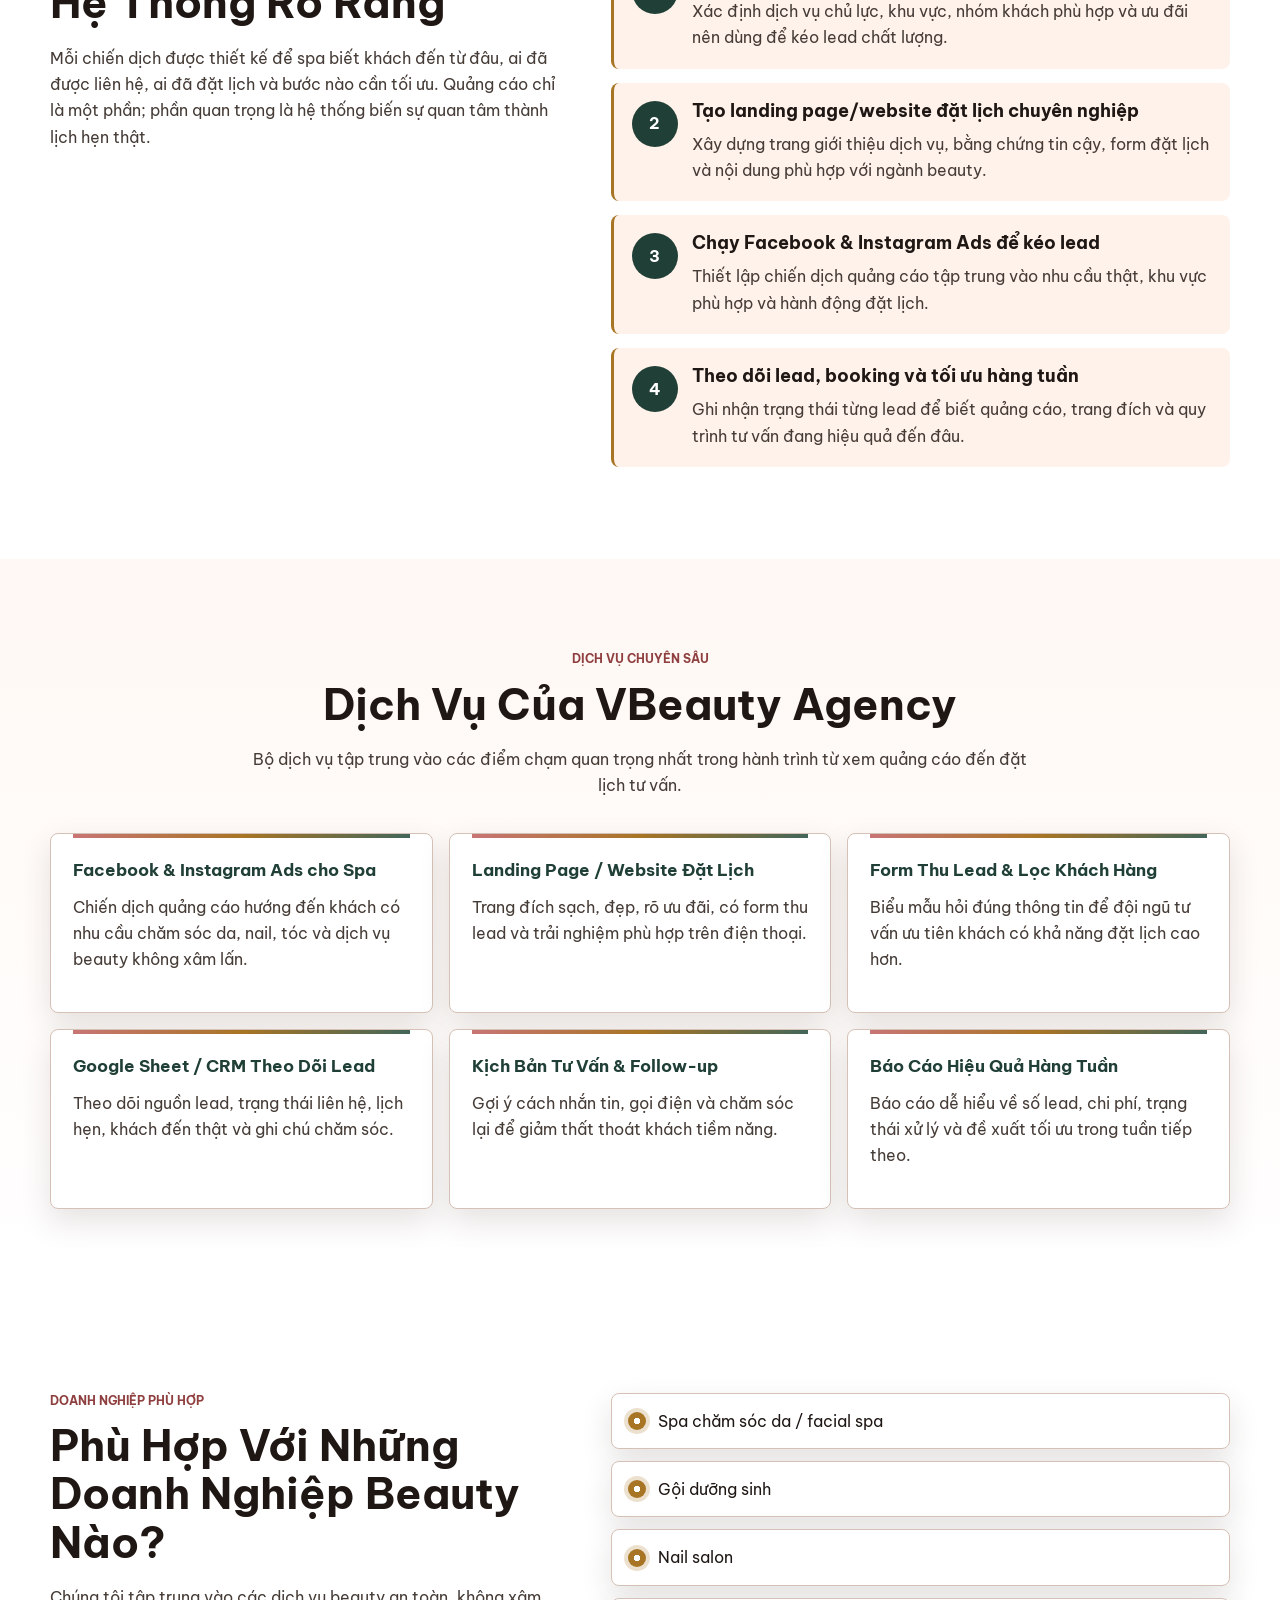
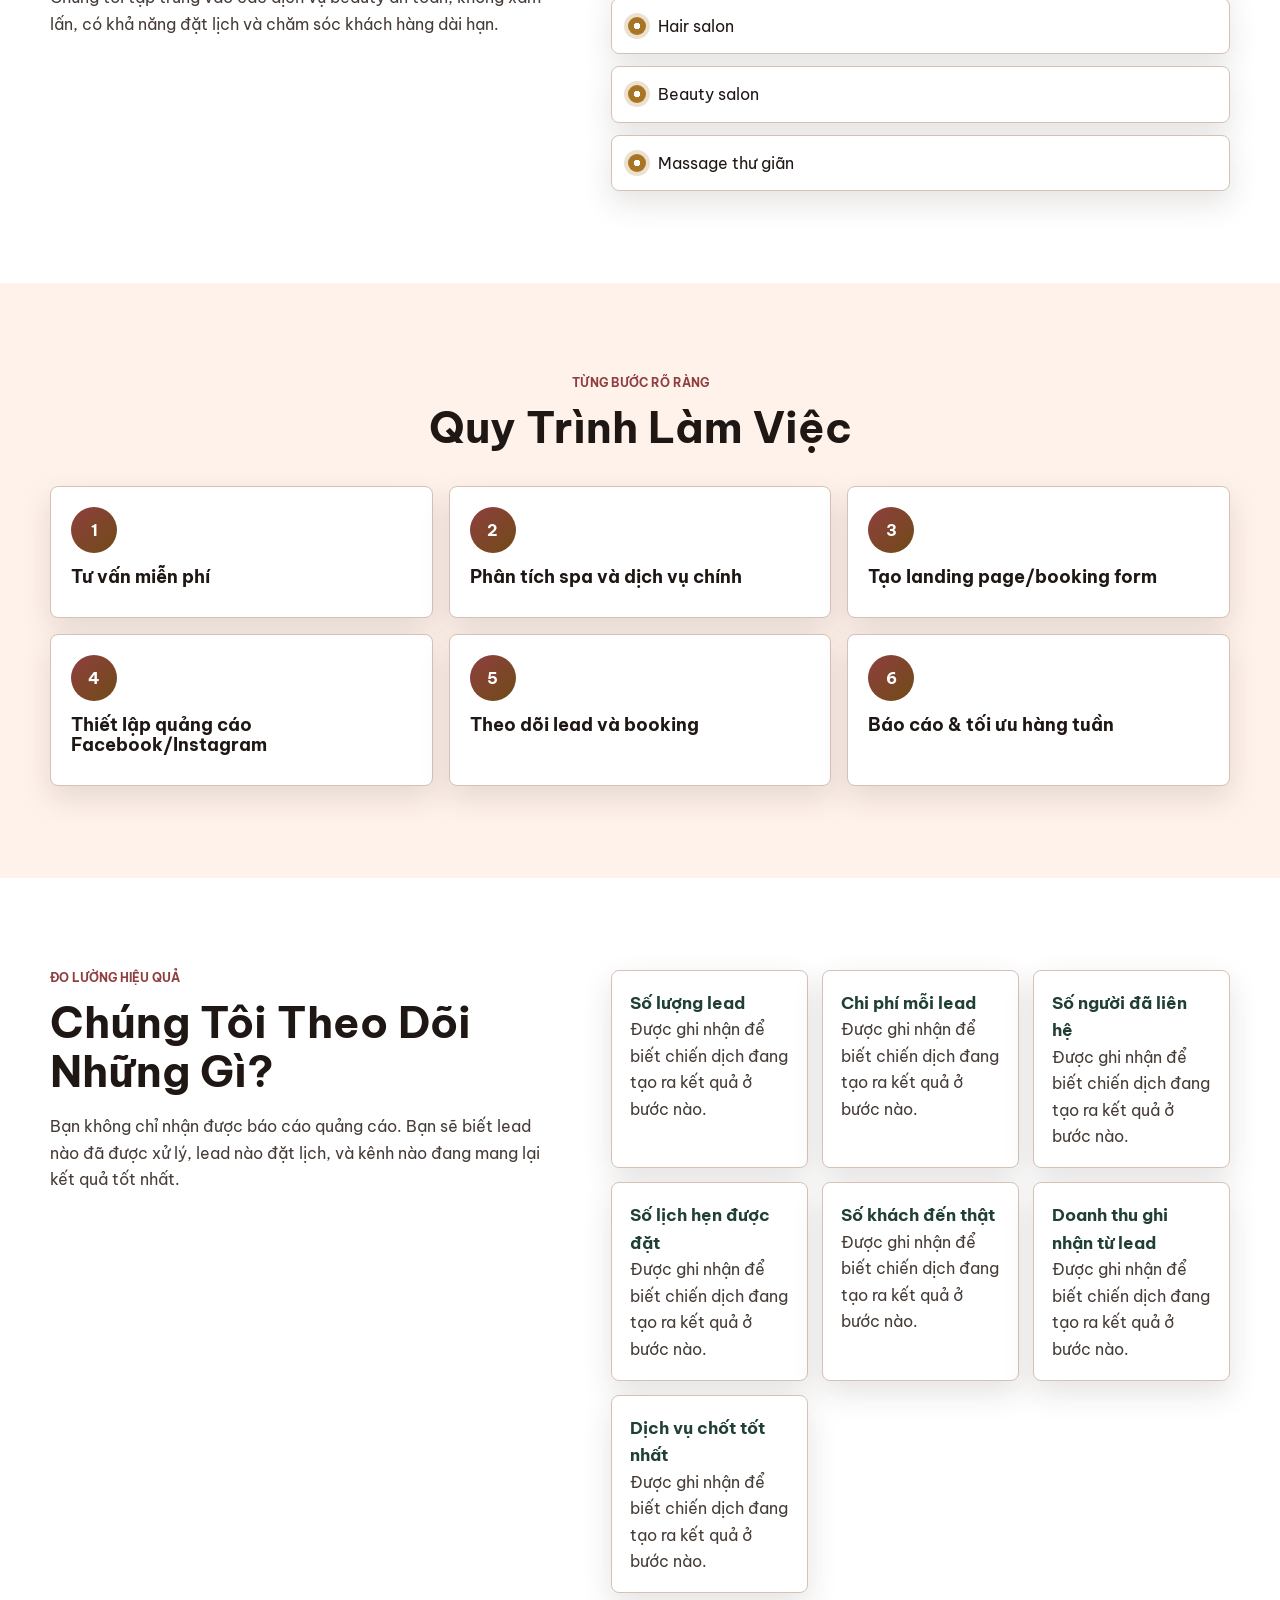
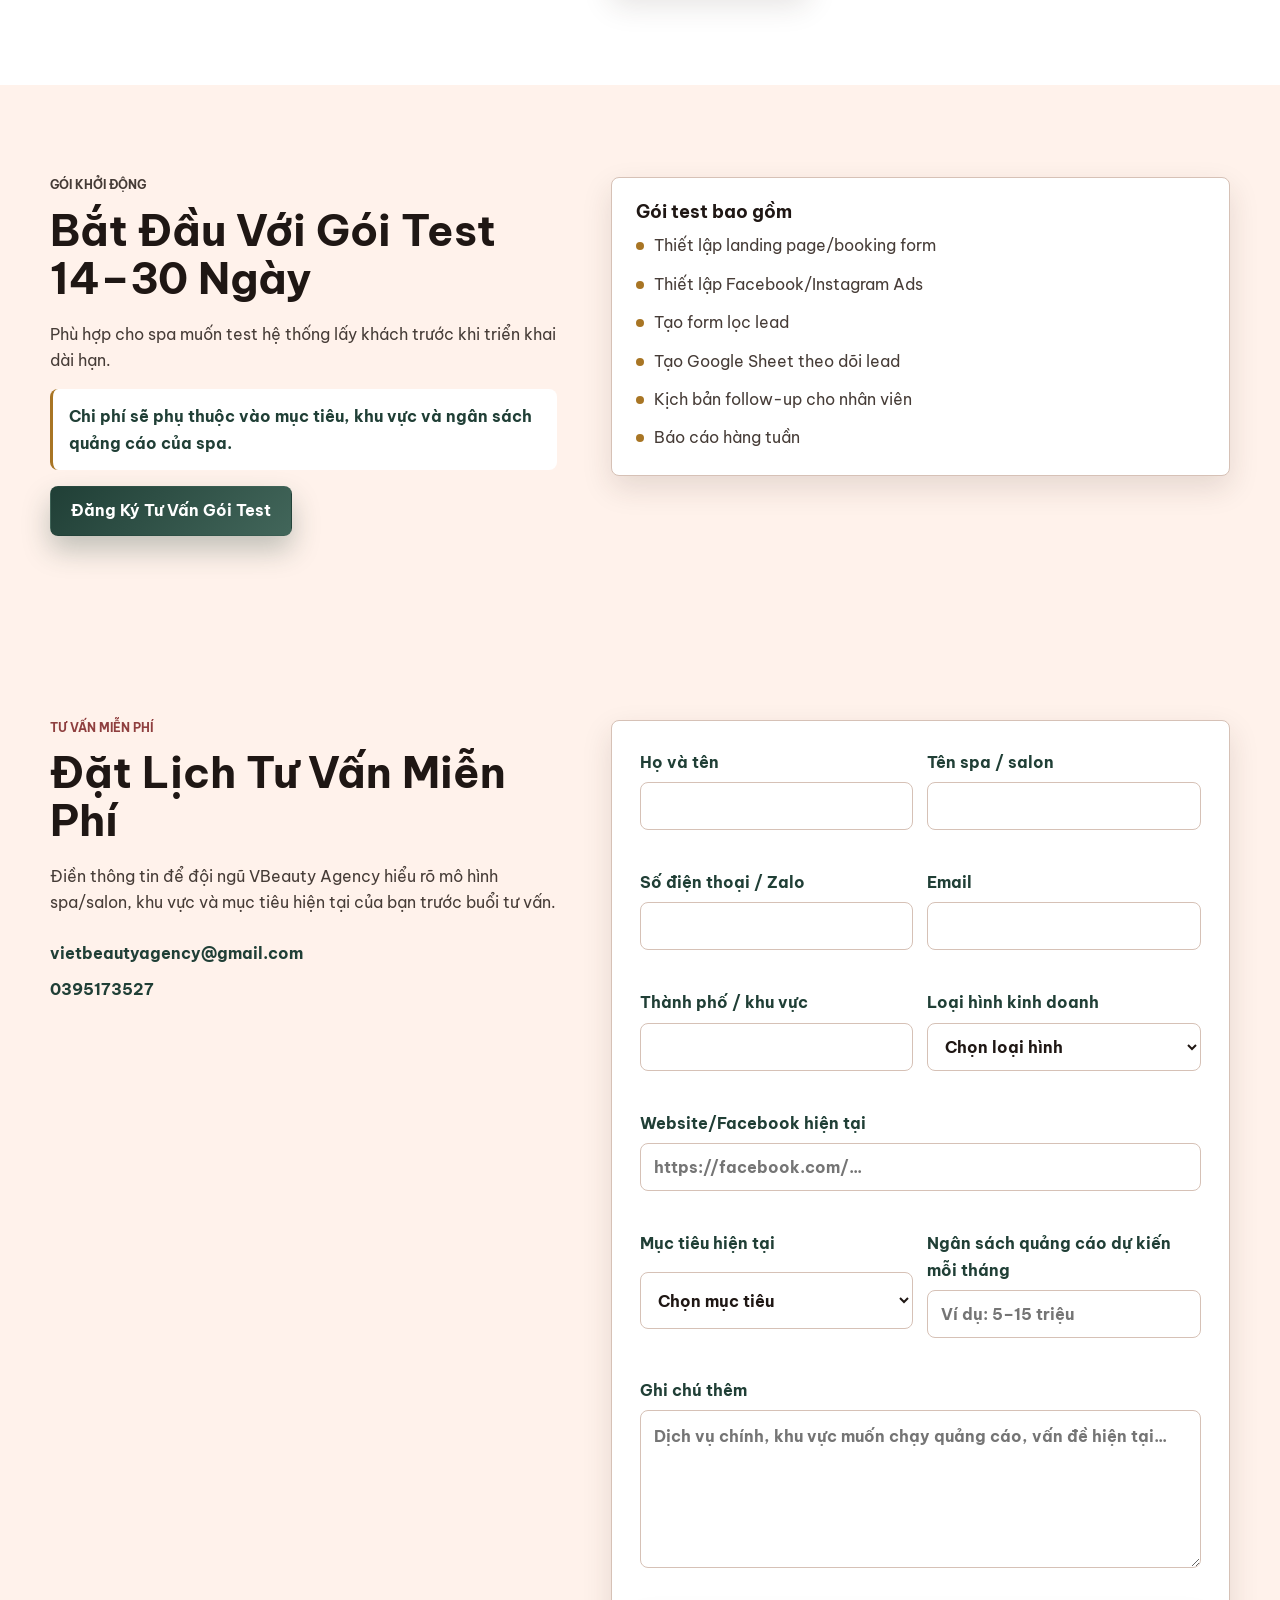
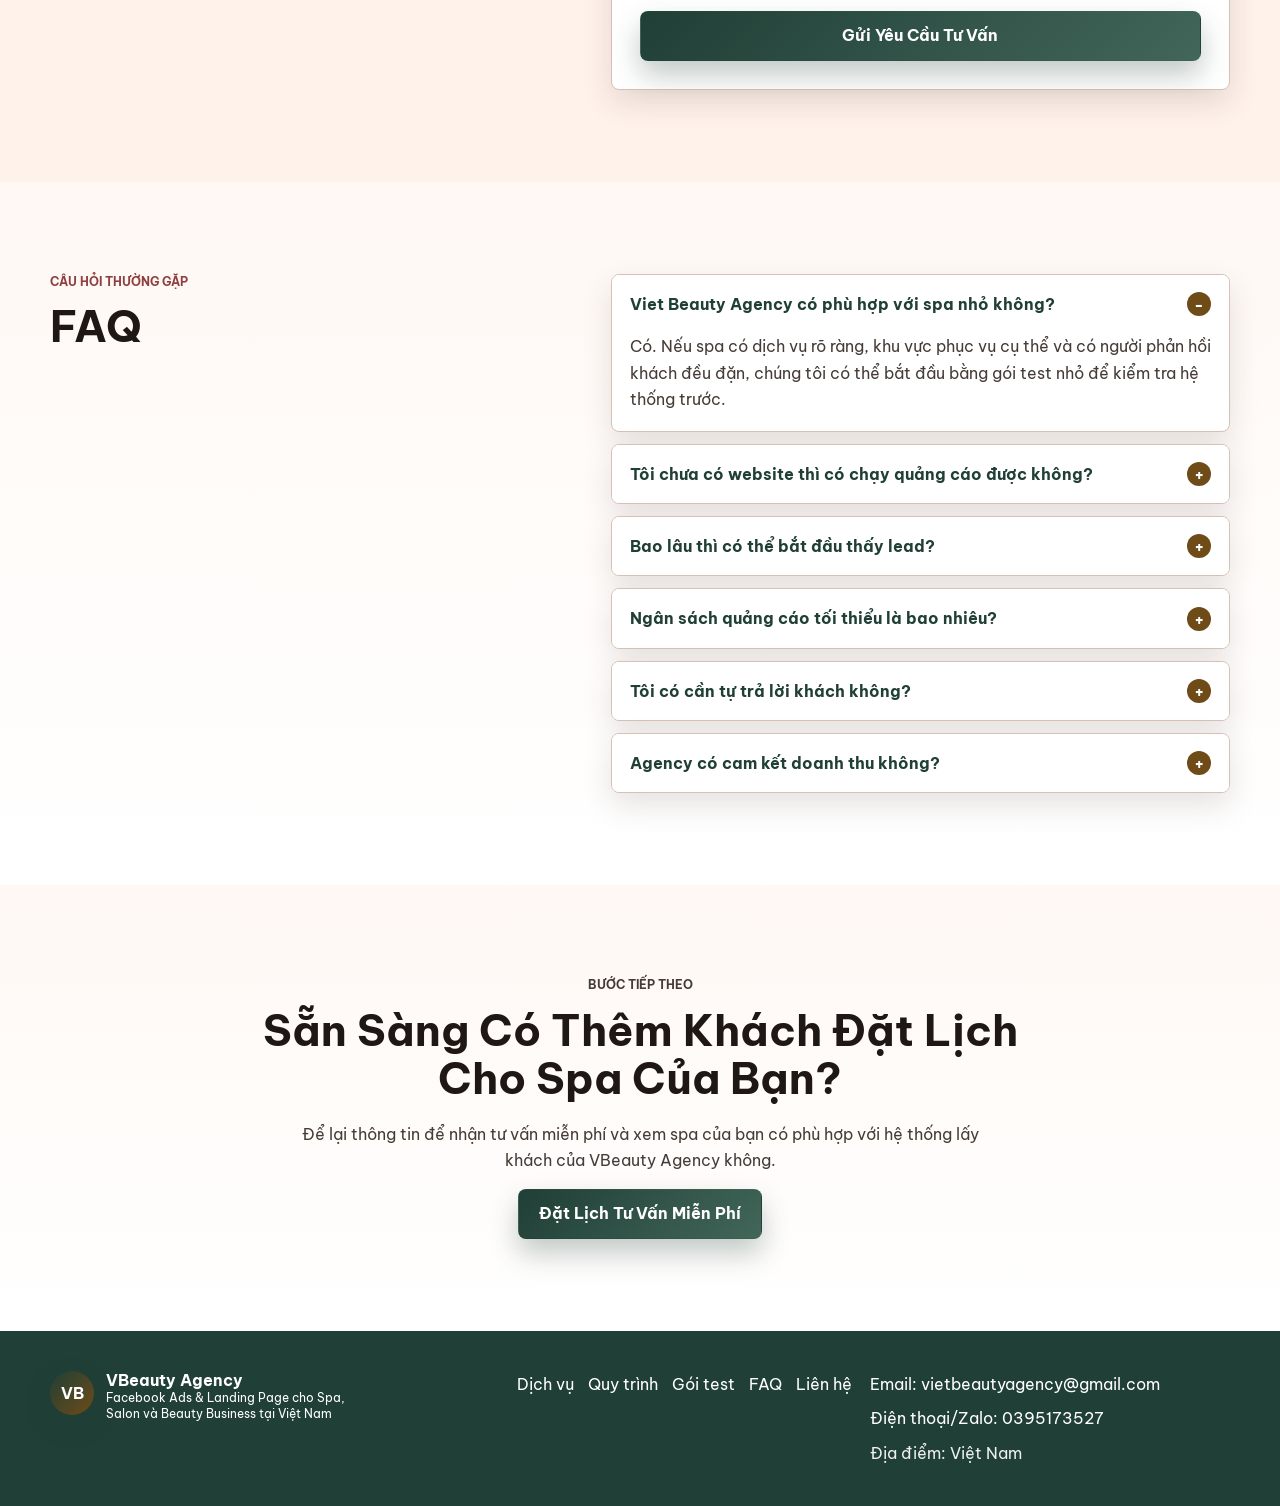
==== commit f322292c: "Connect booking form to Sheets and Telegram" ====
--- a/index.html
+++ b/index.html
@@ -196,7 +196,7 @@
             </div>
           </div>
 
-          <form class="booking-form" id="booking-form" novalidate data-integration-ready="email-google-sheet-crm">
+          <form class="booking-form" id="booking-form" novalidate data-endpoint="/api/lead">
             <div class="form-grid">
               <label>
                 <span>Họ và tên</span>
--- a/styles.css
+++ b/styles.css
@@ -806,6 +806,17 @@
   display: block;
 }
 
+.form-success.is-error {
+  color: #8f2626;
+  background: rgba(200, 85, 85, 0.12);
+}
+
+.form-submit:disabled {
+  cursor: wait;
+  opacity: 0.72;
+  transform: none;
+}
+
 .faq-list {
   display: grid;
   gap: 12px;
@@ -1078,3 +1089,319 @@
     animation-iteration-count: 1 !important;
   }
 }
+
+/* =========================================================
+   COLOR-ONLY READABILITY UPDATE
+   Keeps original font sizes, spacing, button sizes, and layout.
+   Only strengthens colors, contrast, borders, backgrounds, and shadows.
+   ========================================================= */
+
+:root {
+  --ink: #1f1714;
+  --muted: #463c37;
+  --soft: #fff2eb;
+  --soft-2: #f1dfd5;
+  --rose: #c87575;
+  --rose-deep: #8f3f3f;
+  --gold: #a87524;
+  --gold-dark: #6f4b17;
+  --green: #42665a;
+  --green-dark: #203f36;
+  --paper: #ffffff;
+  --line: #d6c1b6;
+  --shadow: 0 18px 48px rgba(55, 38, 28, 0.18);
+  --shadow-soft: 0 12px 30px rgba(55, 38, 28, 0.13);
+}
+
+body {
+  color: var(--ink);
+  background: var(--paper);
+}
+
+p,
+.info-card p,
+.service-card p,
+.process-item p,
+.metric-card p,
+.step-item p,
+.pilot-card li,
+.faq-answer,
+.section-heading p:not(.eyebrow),
+.demo-section p,
+.pilot-copy p,
+.final-cta p {
+  color: var(--muted);
+}
+
+.band-soft,
+.booking-section,
+.pilot-section {
+  background: var(--soft);
+}
+
+.band-white,
+.final-cta {
+  background: linear-gradient(180deg, #fff8f4 0%, #ffffff 100%);
+}
+
+.site-header {
+  border-bottom-color: var(--line);
+  background: #ffffff;
+  backdrop-filter: none;
+}
+
+.brand-mark {
+  color: #ffffff;
+  background: linear-gradient(135deg, var(--green-dark), var(--gold-dark));
+  box-shadow: 0 10px 24px rgba(32, 63, 54, 0.26);
+}
+
+.brand strong,
+.main-nav a:hover,
+.contact-strip a,
+label,
+.faq-question,
+.metric-card strong,
+.service-card strong,
+.step-number,
+.process-number {
+  color: var(--green-dark);
+}
+
+.brand span span,
+.main-nav,
+.visual-card span,
+.visual-card small,
+.preview-hero span,
+.preview-hero small,
+.preview-form span {
+  color: var(--muted);
+}
+
+.nav-toggle {
+  border-color: var(--line);
+  color: var(--green-dark);
+  background: #ffffff;
+}
+
+.btn-primary {
+  color: #ffffff;
+  background: linear-gradient(135deg, var(--green-dark), var(--green));
+  box-shadow: 0 14px 28px rgba(32, 63, 54, 0.28);
+}
+
+.btn-secondary {
+  color: var(--green-dark);
+  border-color: var(--line);
+  background: #ffffff;
+  box-shadow: 0 8px 20px rgba(55, 38, 28, 0.08);
+}
+
+.hero {
+  background: linear-gradient(115deg, #fff3ec 0%, #ffffff 48%, #f3e3da 100%);
+}
+
+.eyebrow {
+  color: var(--rose-deep);
+}
+
+h1,
+h2,
+h3 {
+  color: var(--ink);
+}
+
+.lead {
+  color: var(--muted);
+}
+
+.hero-trust {
+  color: var(--green-dark);
+}
+
+.hero-trust span {
+  border-color: rgba(168, 117, 36, 0.42);
+  background: #ffffff;
+}
+
+.hero-visual::after {
+  background: linear-gradient(180deg, rgba(255, 255, 255, 0) 44%, rgba(32, 63, 54, 0.26));
+}
+
+.visual-card {
+  border-color: rgba(255, 255, 255, 0.92);
+  background: rgba(255, 255, 255, 0.96);
+  box-shadow: 0 14px 30px rgba(32, 63, 54, 0.20);
+}
+
+.visual-card strong {
+  color: var(--green-dark);
+}
+
+.info-card,
+.service-card,
+.metric-card,
+.process-item,
+.pilot-card,
+.booking-form,
+.faq-item,
+.check-item {
+  border-color: var(--line);
+  background: #ffffff;
+  box-shadow: var(--shadow-soft);
+}
+
+.card-icon,
+.preview-form span {
+  color: var(--green-dark);
+  background: var(--soft-2);
+}
+
+.service-card::before {
+  background: linear-gradient(90deg, var(--rose), var(--gold), var(--green));
+}
+
+.step-item {
+  border-left-color: var(--gold);
+  background: var(--soft);
+}
+
+.step-number {
+  color: #ffffff;
+  background: var(--green-dark);
+}
+
+.demo-section {
+  color: #ffffff;
+  background: linear-gradient(135deg, var(--green-dark), var(--green));
+}
+
+.demo-section h2,
+.demo-section .eyebrow {
+  color: #ffffff;
+}
+
+.demo-section p {
+  color: rgba(255, 255, 255, 0.92);
+}
+
+.demo-section .btn-primary {
+  color: var(--green-dark);
+  background: #ffffff;
+  box-shadow: 0 16px 32px rgba(0, 0, 0, 0.22);
+}
+
+.demo-preview {
+  border-color: rgba(255, 255, 255, 0.42);
+  background: rgba(255, 255, 255, 0.18);
+  box-shadow: 0 22px 46px rgba(0, 0, 0, 0.22);
+}
+
+.preview-topbar span {
+  background: rgba(255, 255, 255, 0.72);
+}
+
+.preview-hero,
+.preview-form {
+  background: #ffffff;
+}
+
+.preview-hero {
+  color: var(--ink);
+  background: linear-gradient(135deg, #f3e3da, #ffffff);
+}
+
+.preview-form button {
+  color: #ffffff;
+  background: var(--green-dark);
+}
+
+.check-item::before {
+  background:
+    radial-gradient(circle at center, #ffffff 0 23%, transparent 24%),
+    var(--gold);
+  box-shadow: 0 0 0 4px rgba(168, 117, 36, 0.22);
+}
+
+.process-number {
+  color: #ffffff;
+  background: linear-gradient(135deg, var(--rose-deep), var(--gold-dark));
+}
+
+.pilot-copy .note {
+  border-left-color: var(--gold);
+  background: #ffffff;
+  color: var(--green-dark);
+}
+
+.pilot-card li::before {
+  background: var(--gold);
+}
+
+input,
+select,
+textarea {
+  border-color: var(--line);
+  color: var(--ink);
+  background: #ffffff;
+}
+
+input:focus,
+select:focus,
+textarea:focus {
+  border-color: var(--gold-dark);
+  box-shadow: 0 0 0 4px rgba(168, 117, 36, 0.18);
+}
+
+.field-error {
+  color: #9b2424;
+}
+
+.has-error input,
+.has-error select,
+.has-error textarea {
+  border-color: #b93d3d;
+}
+
+.form-success {
+  color: var(--green-dark);
+  background: rgba(66, 102, 90, 0.18);
+}
+
+.faq-question span {
+  color: #ffffff;
+  background: var(--gold-dark);
+}
+
+.site-footer {
+  color: rgba(255, 255, 255, 0.92);
+  background: var(--green-dark);
+}
+
+.site-footer .brand strong,
+.site-footer .brand span span,
+.footer-nav a,
+.footer-contact a {
+  color: #ffffff;
+}
+
+.footer-nav a:hover,
+.footer-contact a:hover {
+  color: #f6d59b;
+}
+
+@media (max-width: 899px) {
+  .main-nav {
+    border-color: var(--line);
+    background: #ffffff;
+    box-shadow: var(--shadow);
+  }
+
+  .main-nav a {
+    color: var(--green-dark);
+  }
+
+  .main-nav a:hover {
+    background: var(--soft);
+  }
+}
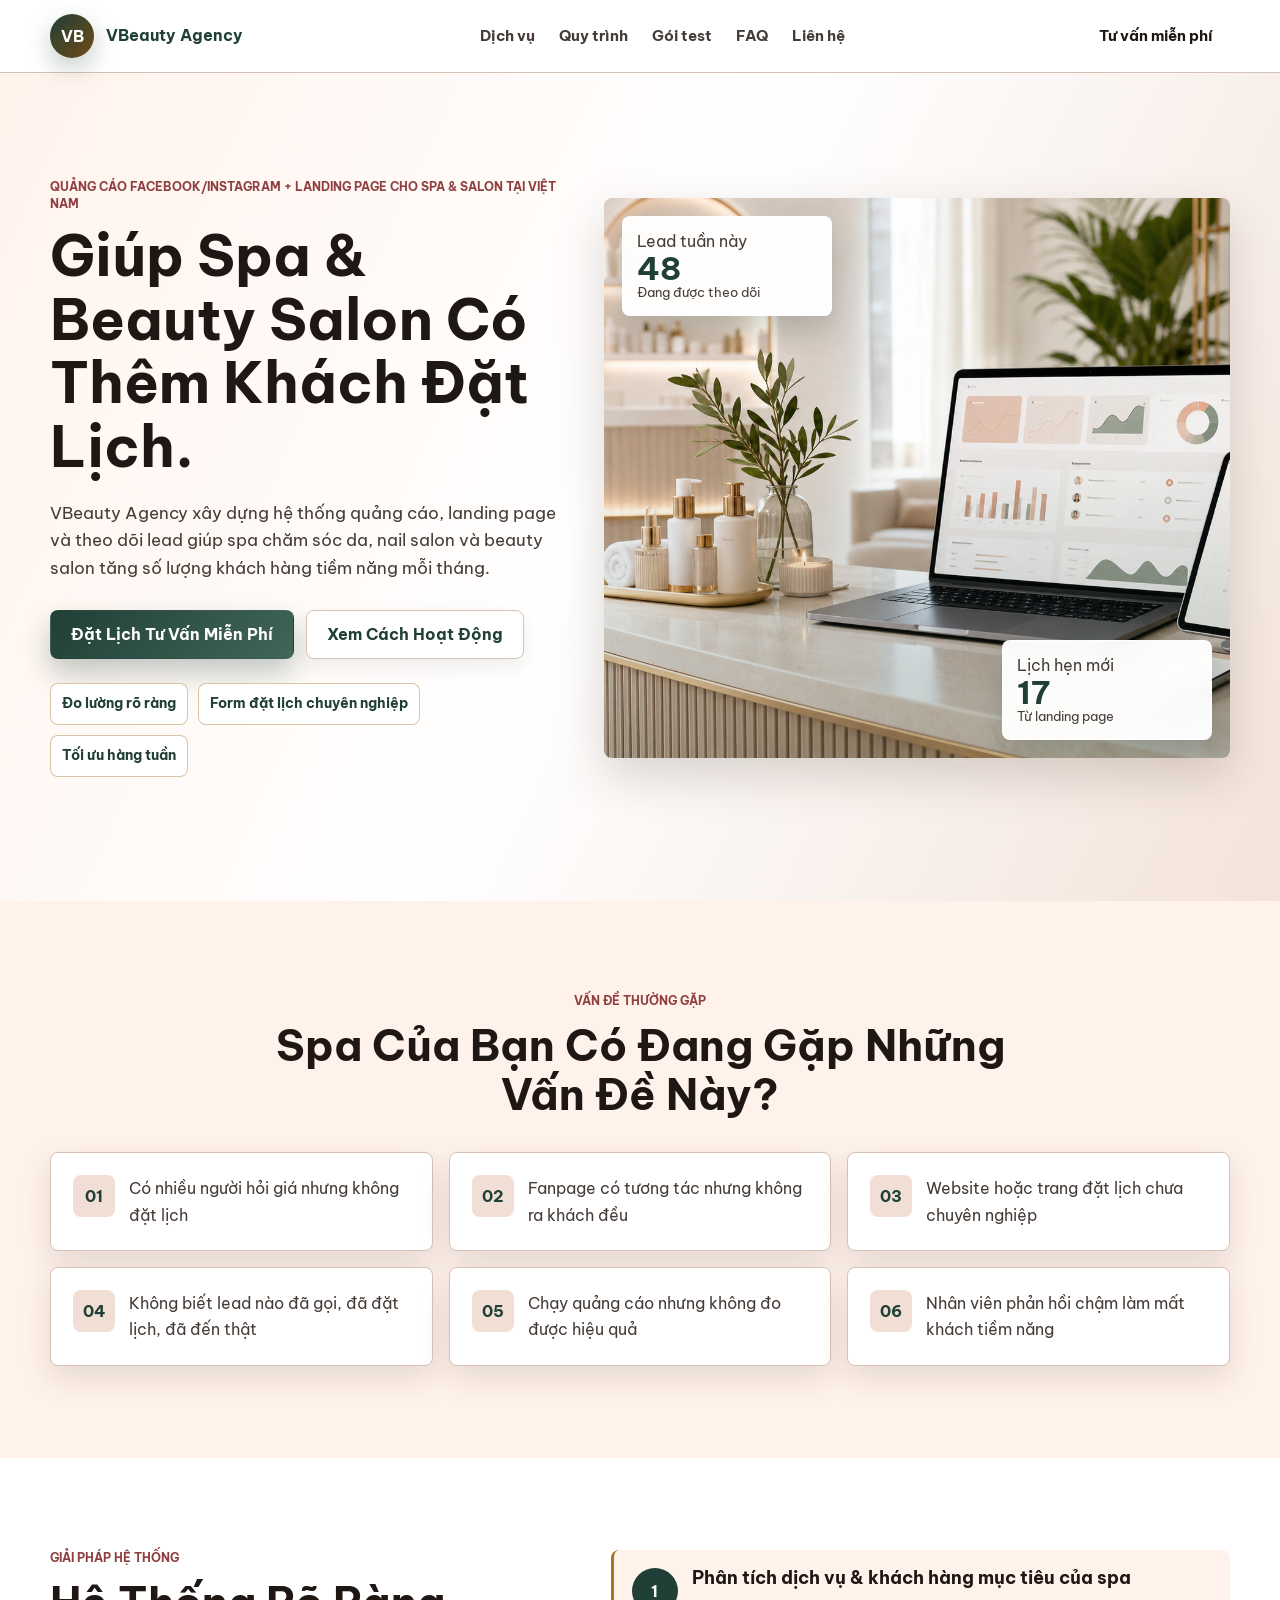
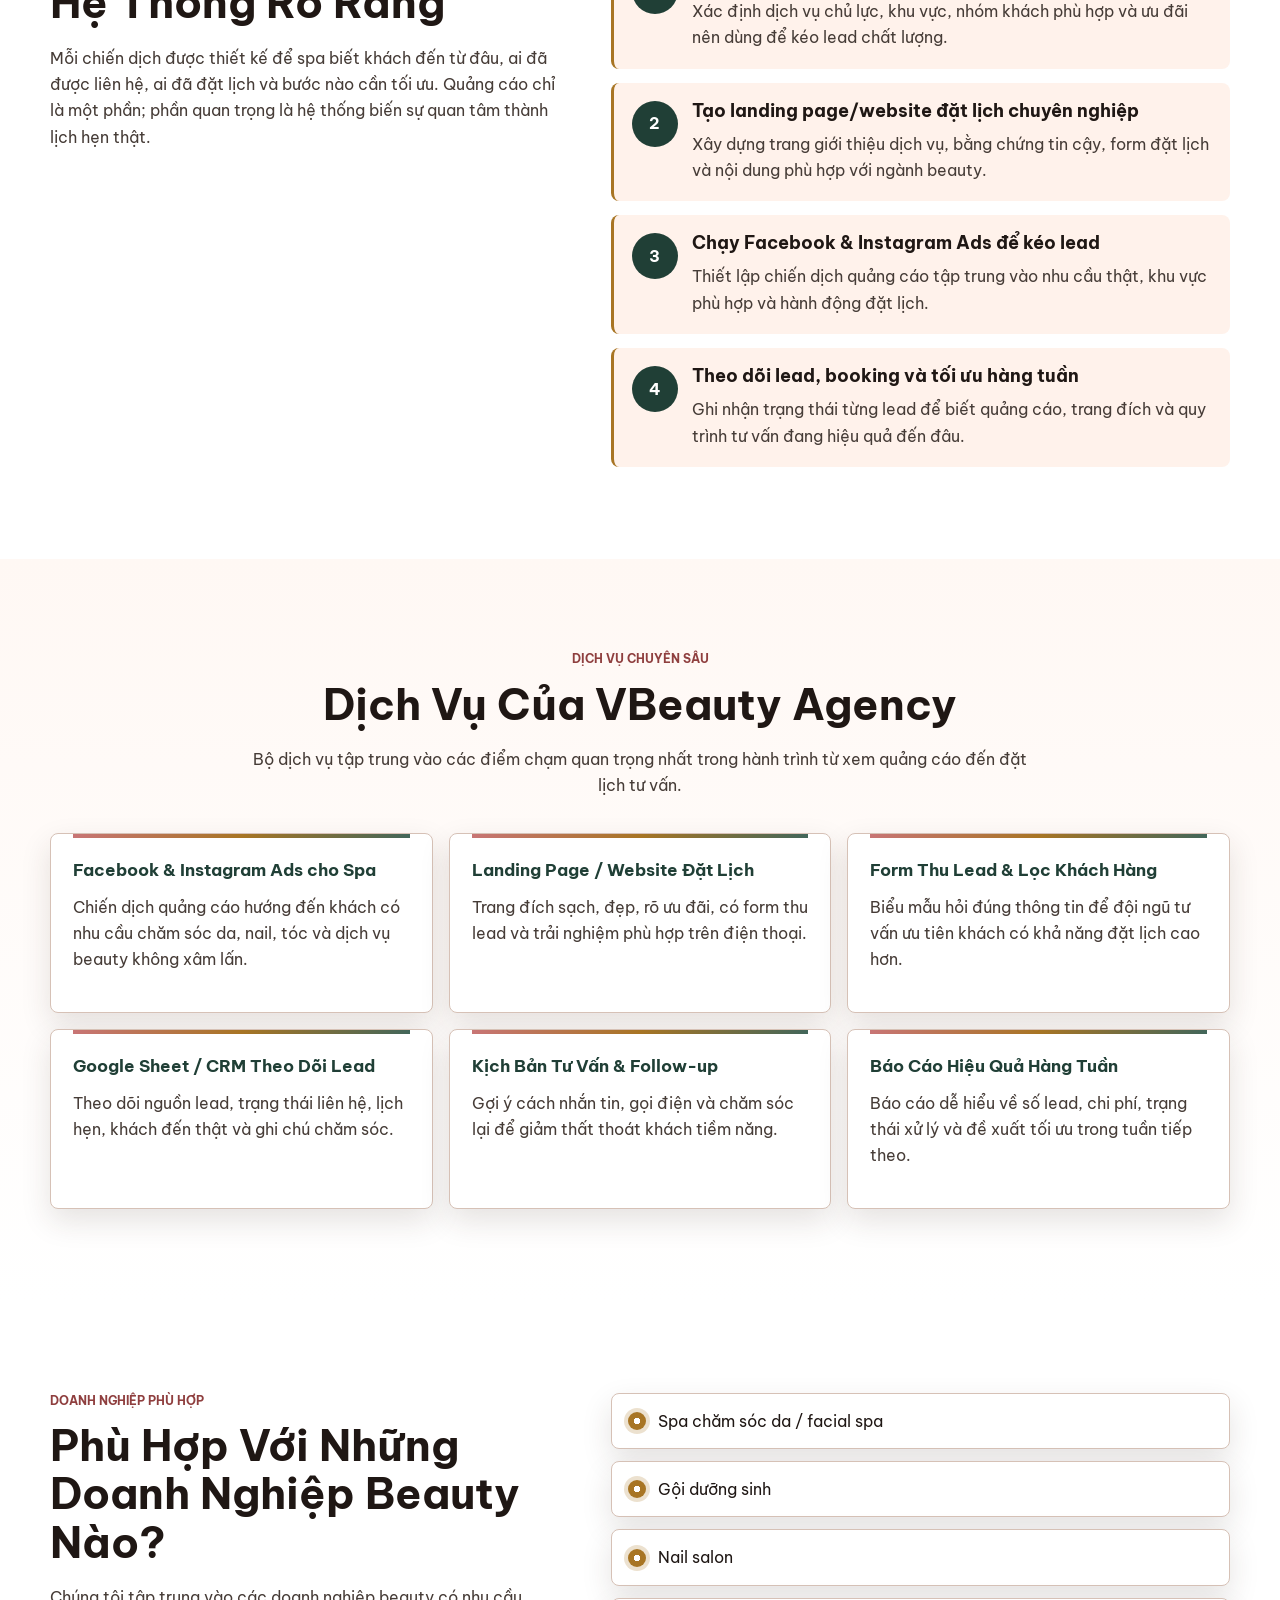
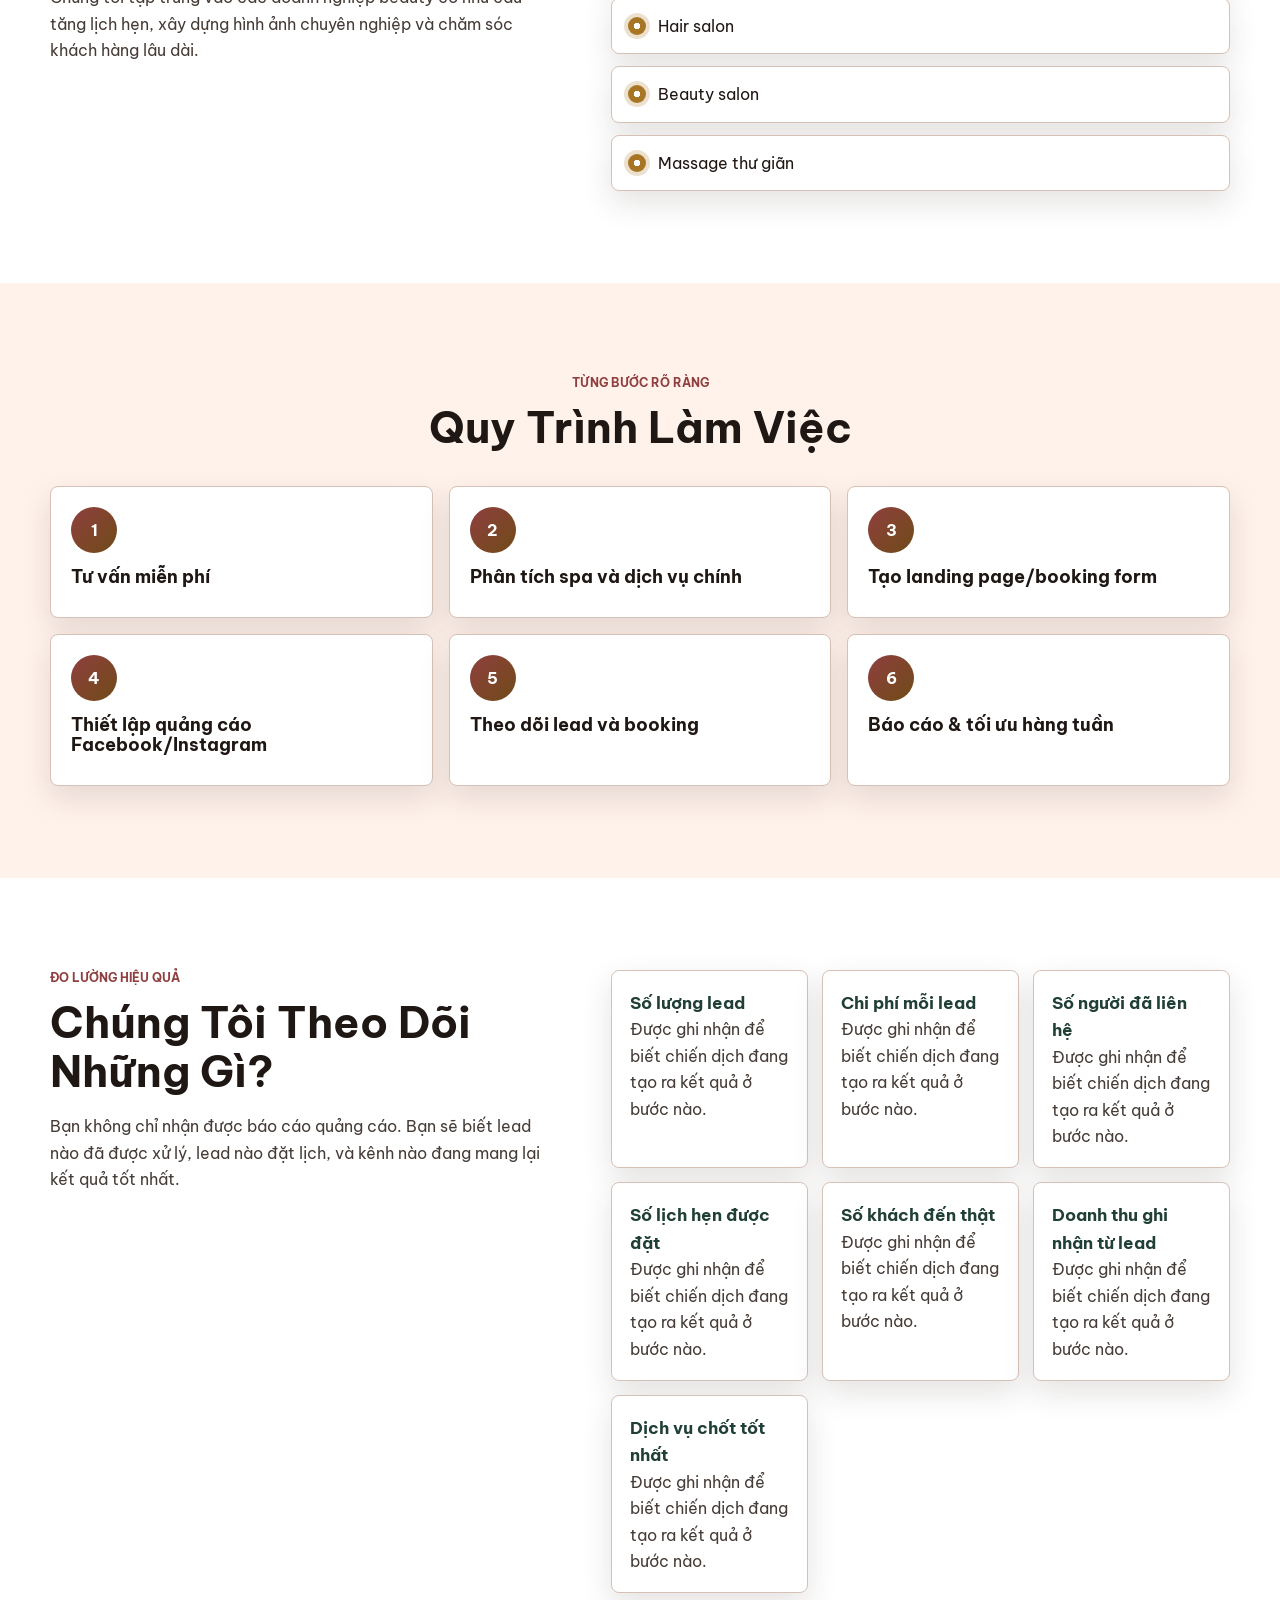
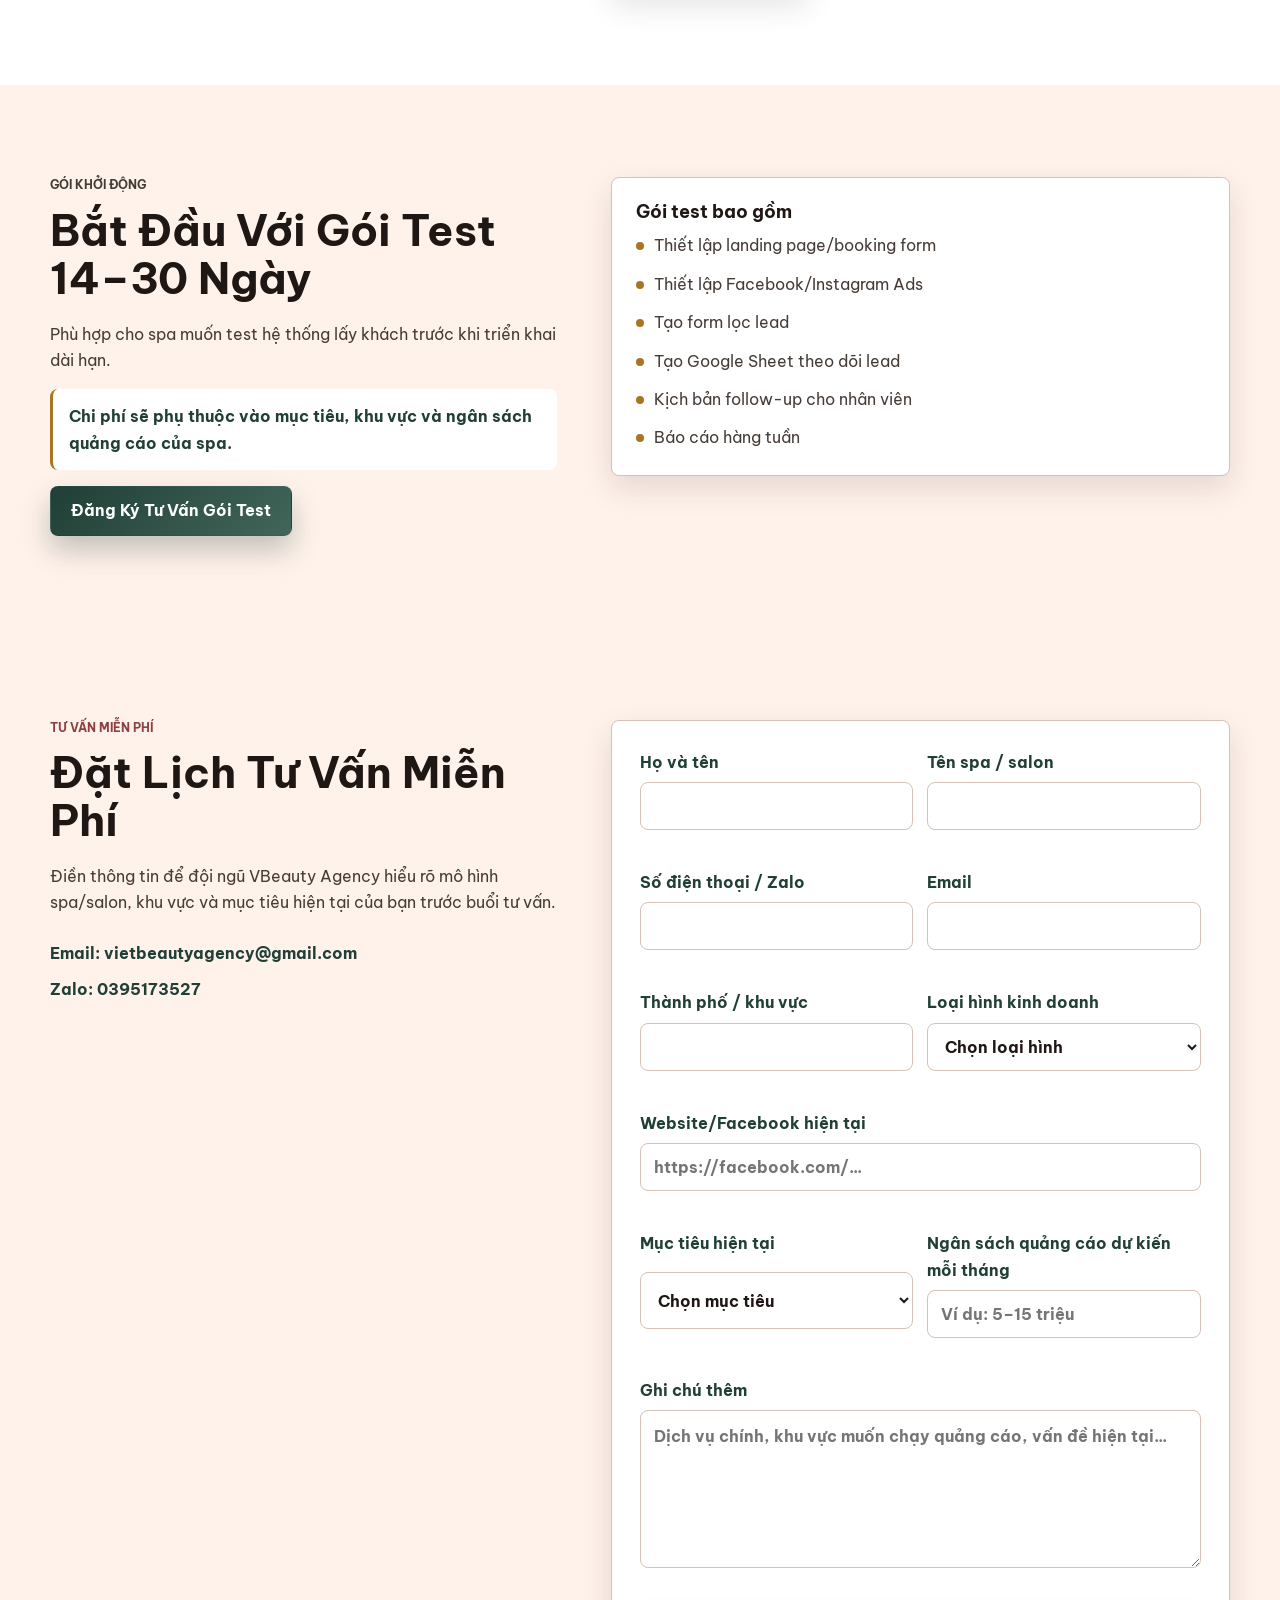
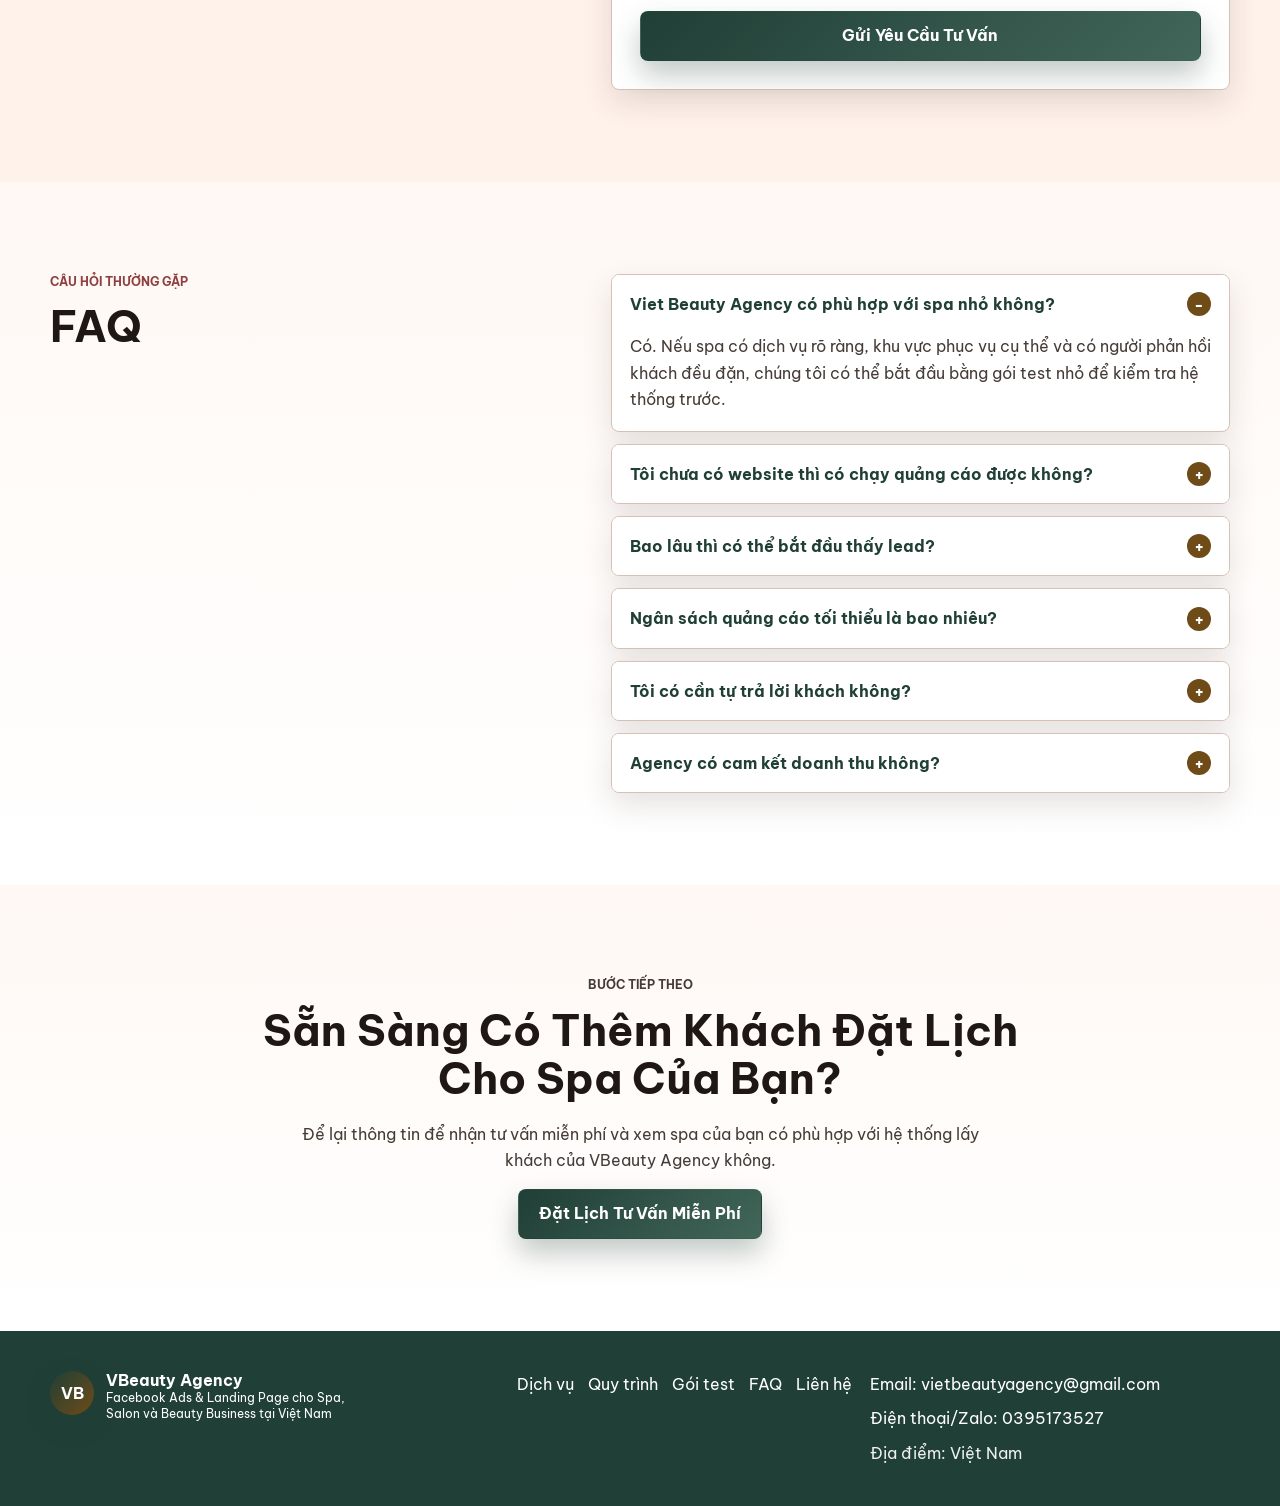
==== commit 9e0e445d: "Update index.html" ====
--- a/index.html
+++ b/index.html
@@ -32,7 +32,6 @@
           <span class="brand-mark" aria-hidden="true">VB</span>
           <span class="brand-copy">
             <strong>VBeauty Agency</strong>
-            <span>Hệ thống lấy khách cho ngành beauty</span>
           </span>
         </a>
 
@@ -132,7 +131,7 @@
             <p class="eyebrow">Doanh nghiệp phù hợp</p>
             <h2>Phù Hợp Với Những Doanh Nghiệp Beauty Nào?</h2>
             <p>
-              Chúng tôi tập trung vào các dịch vụ beauty an toàn, không xâm lấn, có khả năng đặt lịch và chăm sóc khách hàng dài hạn.
+              Chúng tôi tập trung vào các doanh nghiệp beauty có nhu cầu tăng lịch hẹn, xây dựng hình ảnh chuyên nghiệp và chăm sóc khách hàng lâu dài.
             </p>
           </div>
           <div class="check-list" id="business-list"></div>
@@ -191,8 +190,8 @@
               Điền thông tin để đội ngũ VBeauty Agency hiểu rõ mô hình spa/salon, khu vực và mục tiêu hiện tại của bạn trước buổi tư vấn.
             </p>
             <div class="contact-strip">
-              <a href="mailto:vietbeautyagency@gmail.com">vietbeautyagency@gmail.com</a>
-              <a href="tel:0395173527">0395173527</a>
+              <a href="mailto:vietbeautyagency@gmail.com">Email: vietbeautyagency@gmail.com</a>
+              <a href="tel:0395173527">Zalo: 0395173527</a>
             </div>
           </div>
 
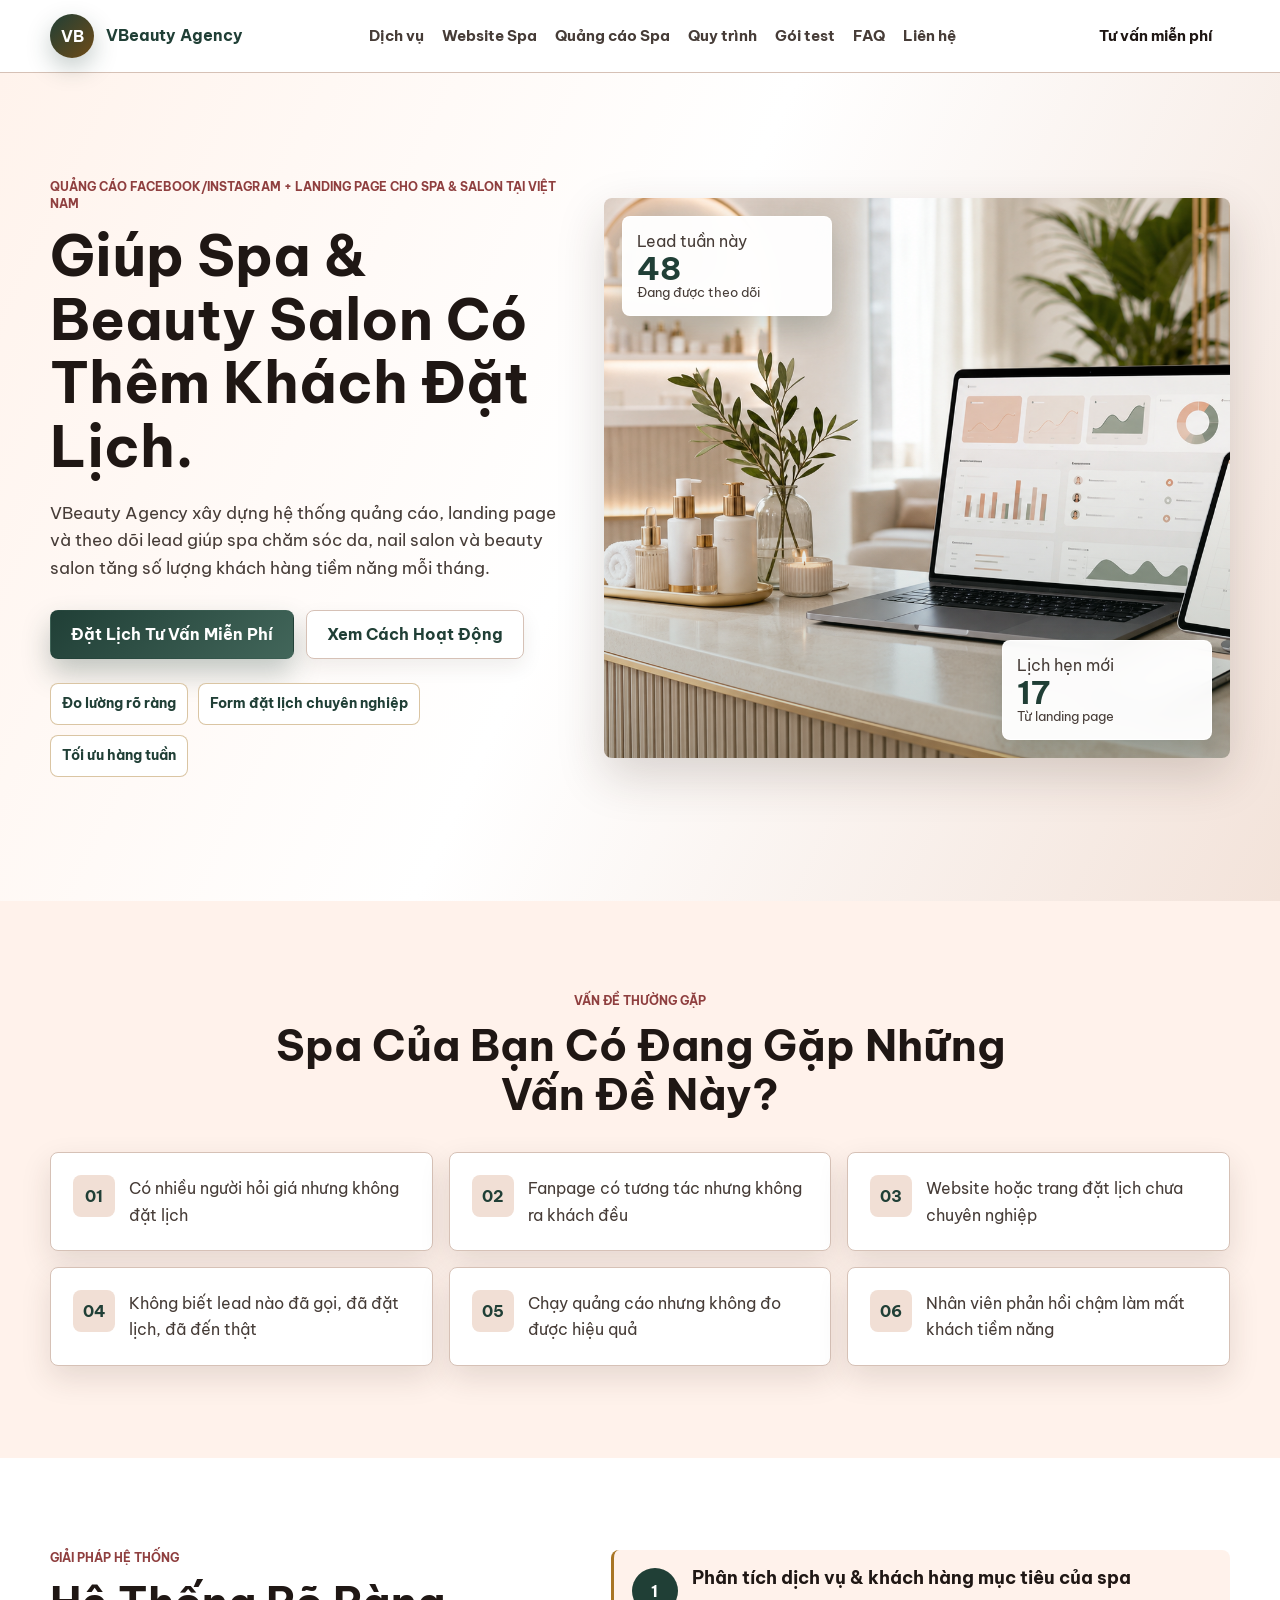
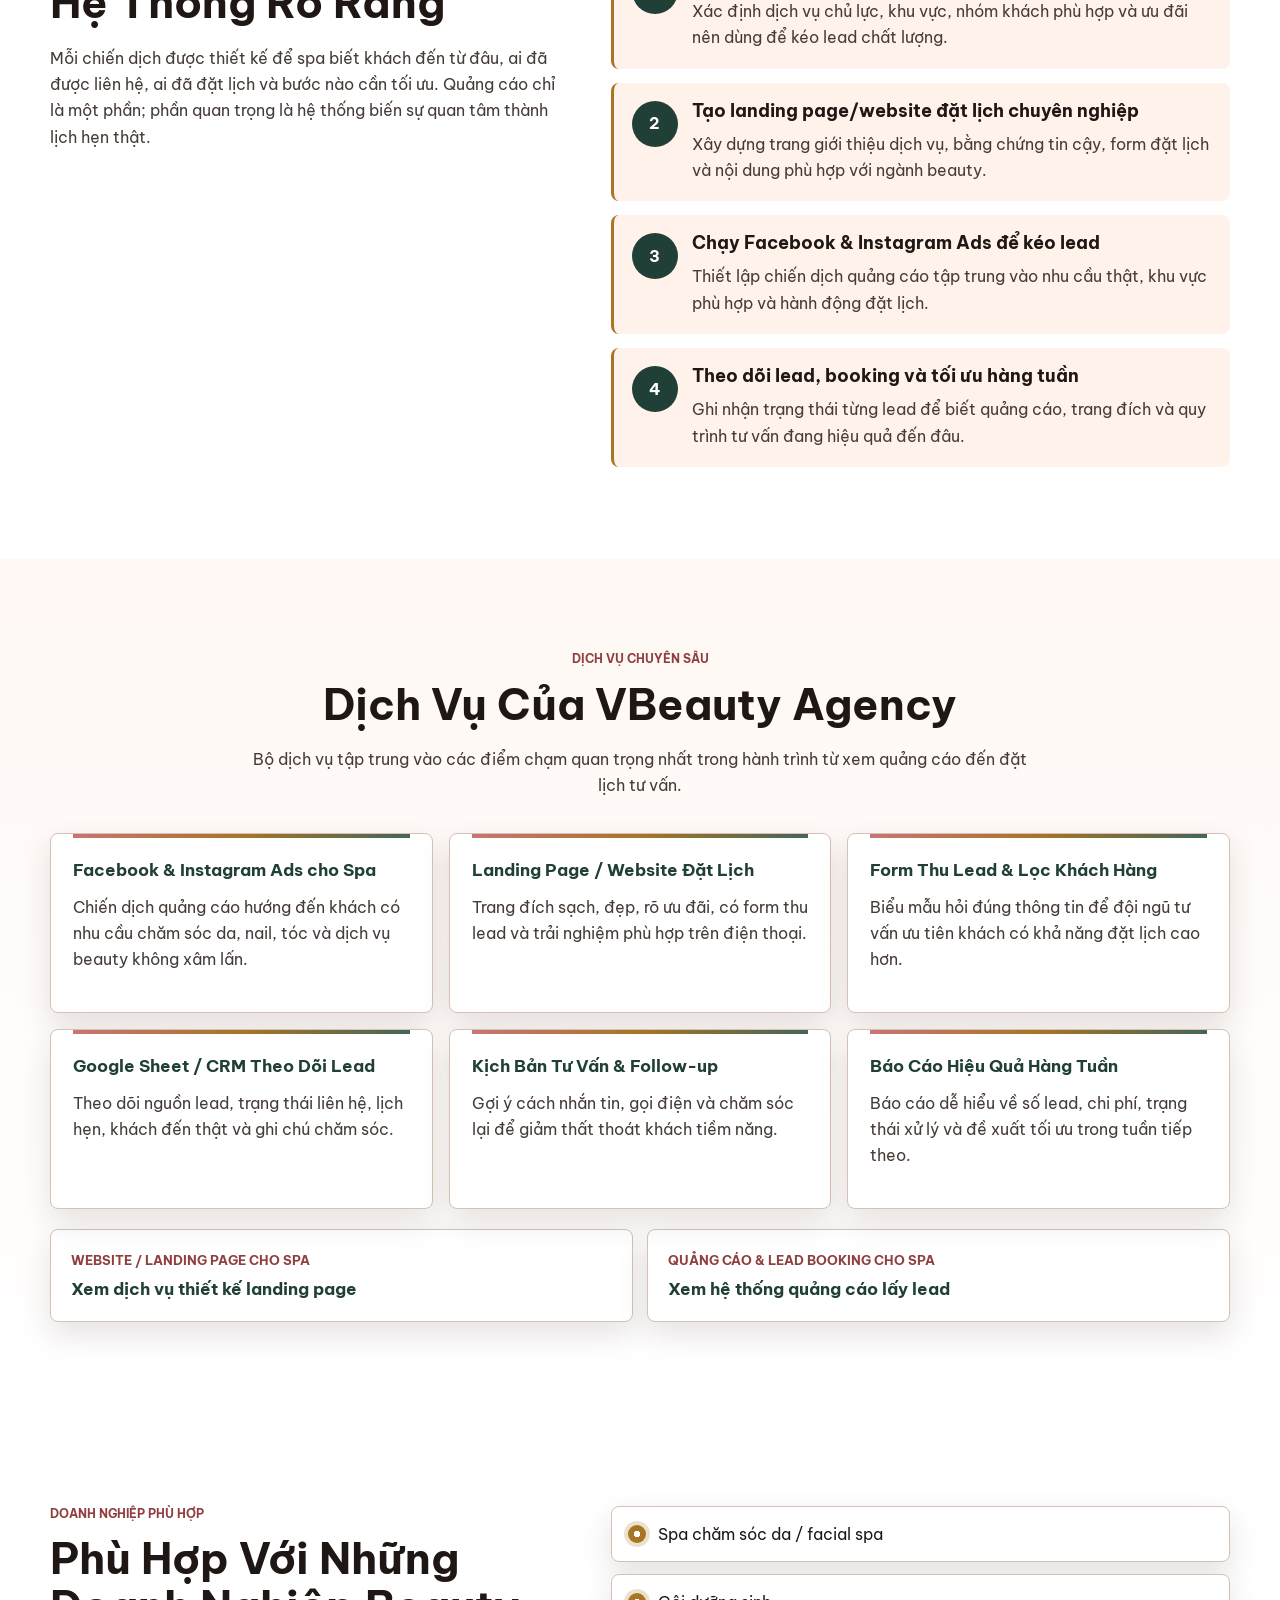
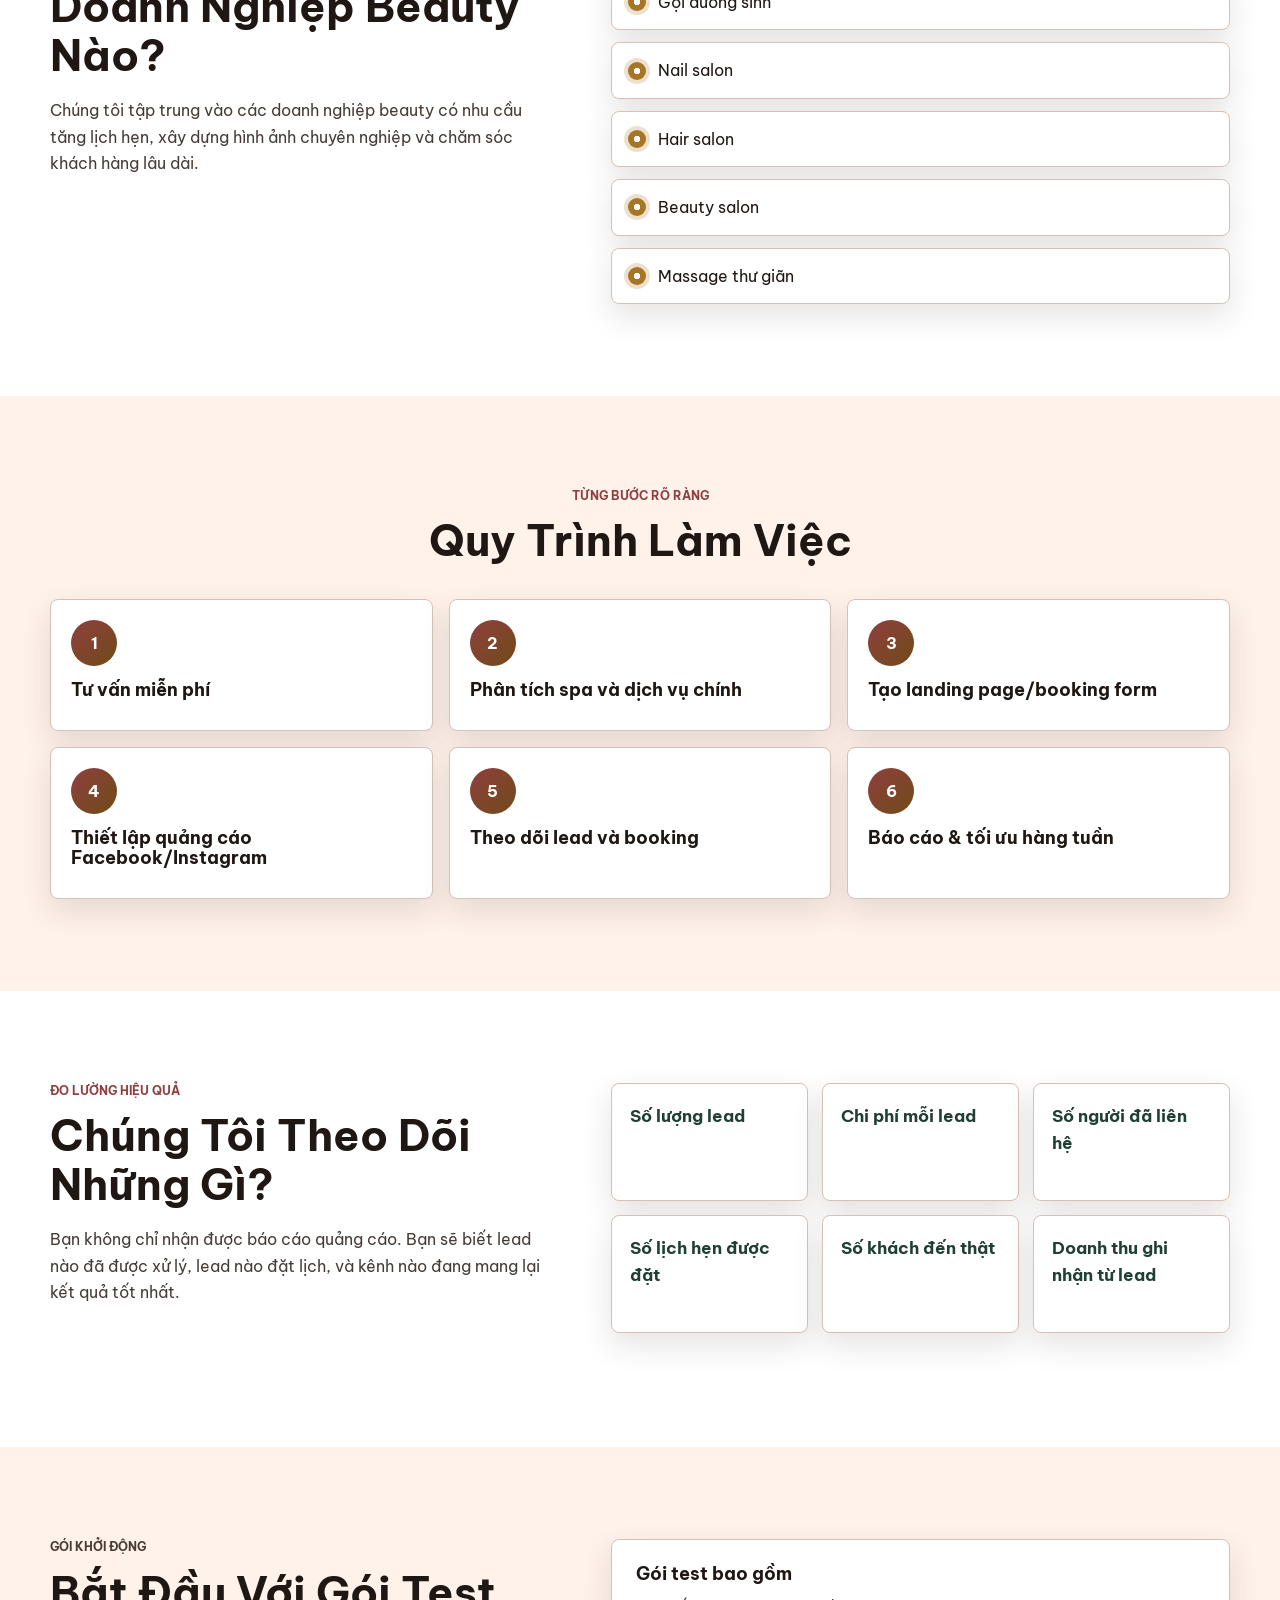
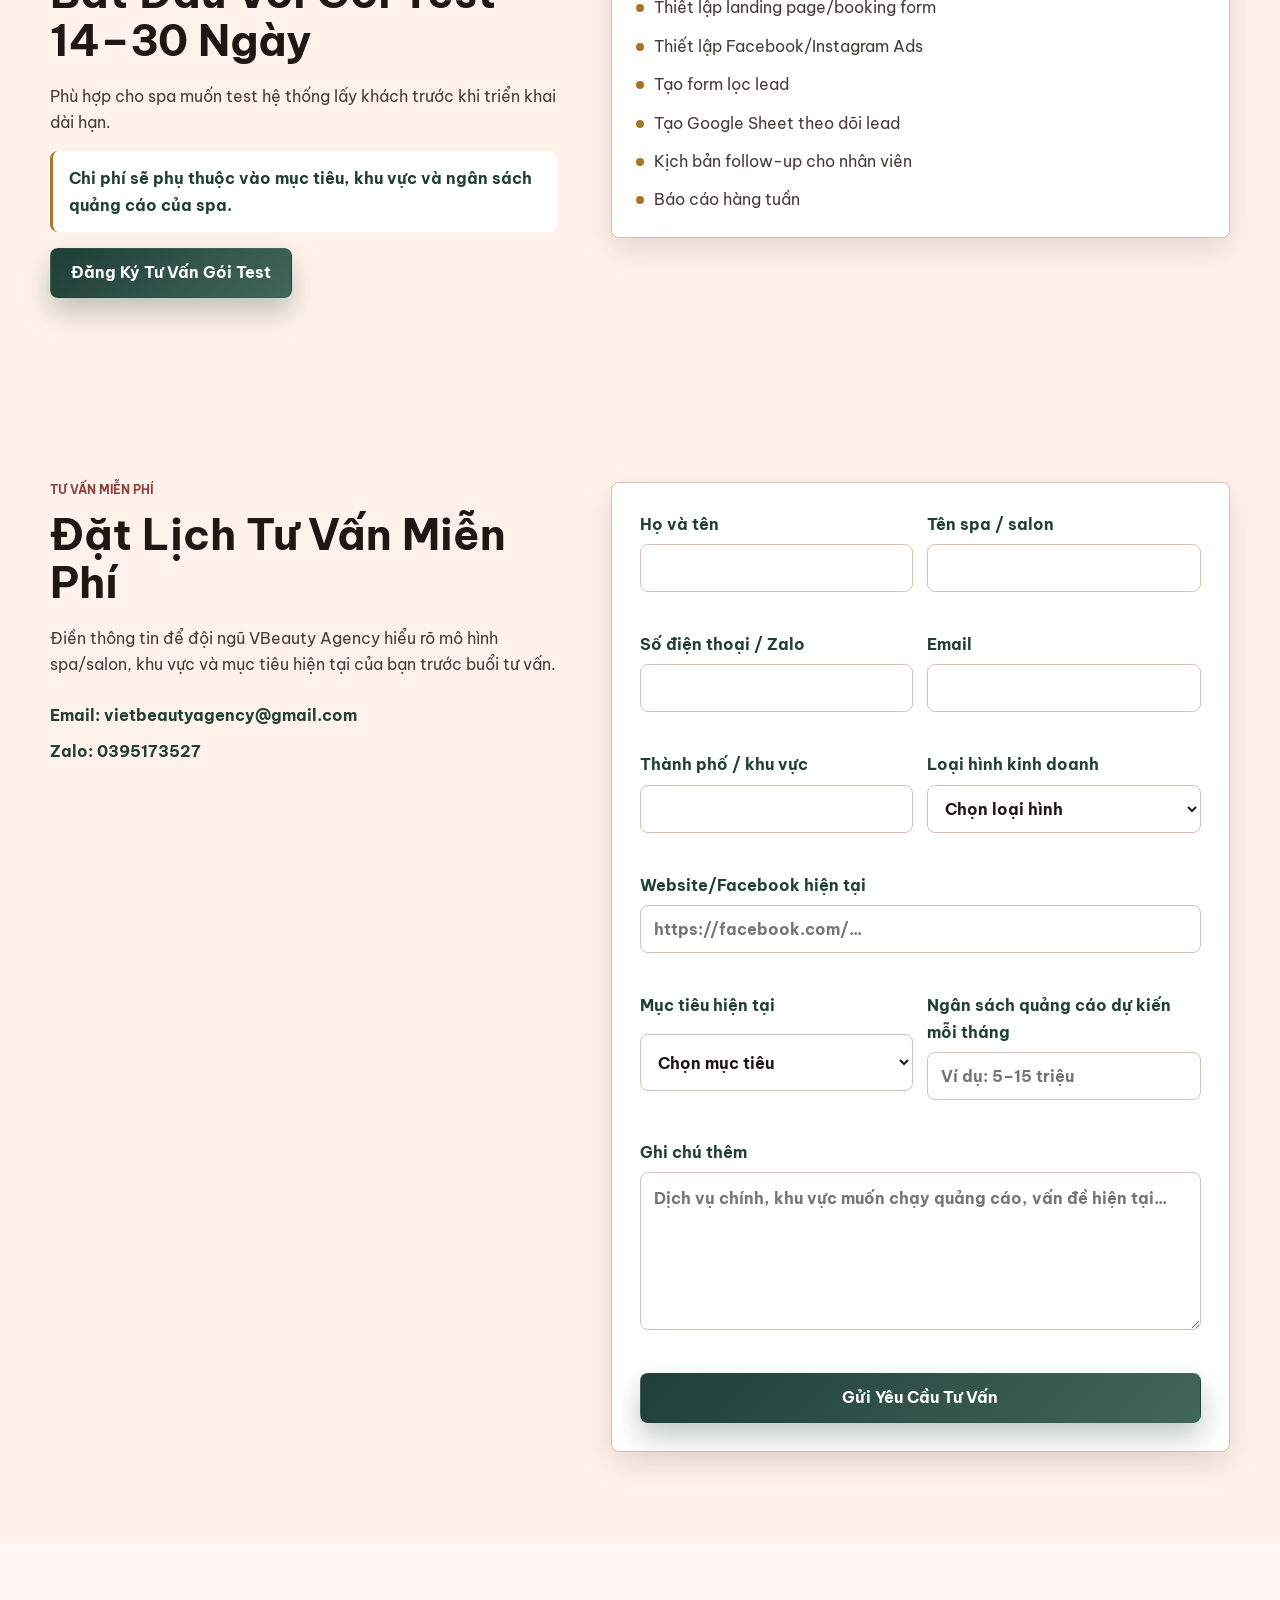
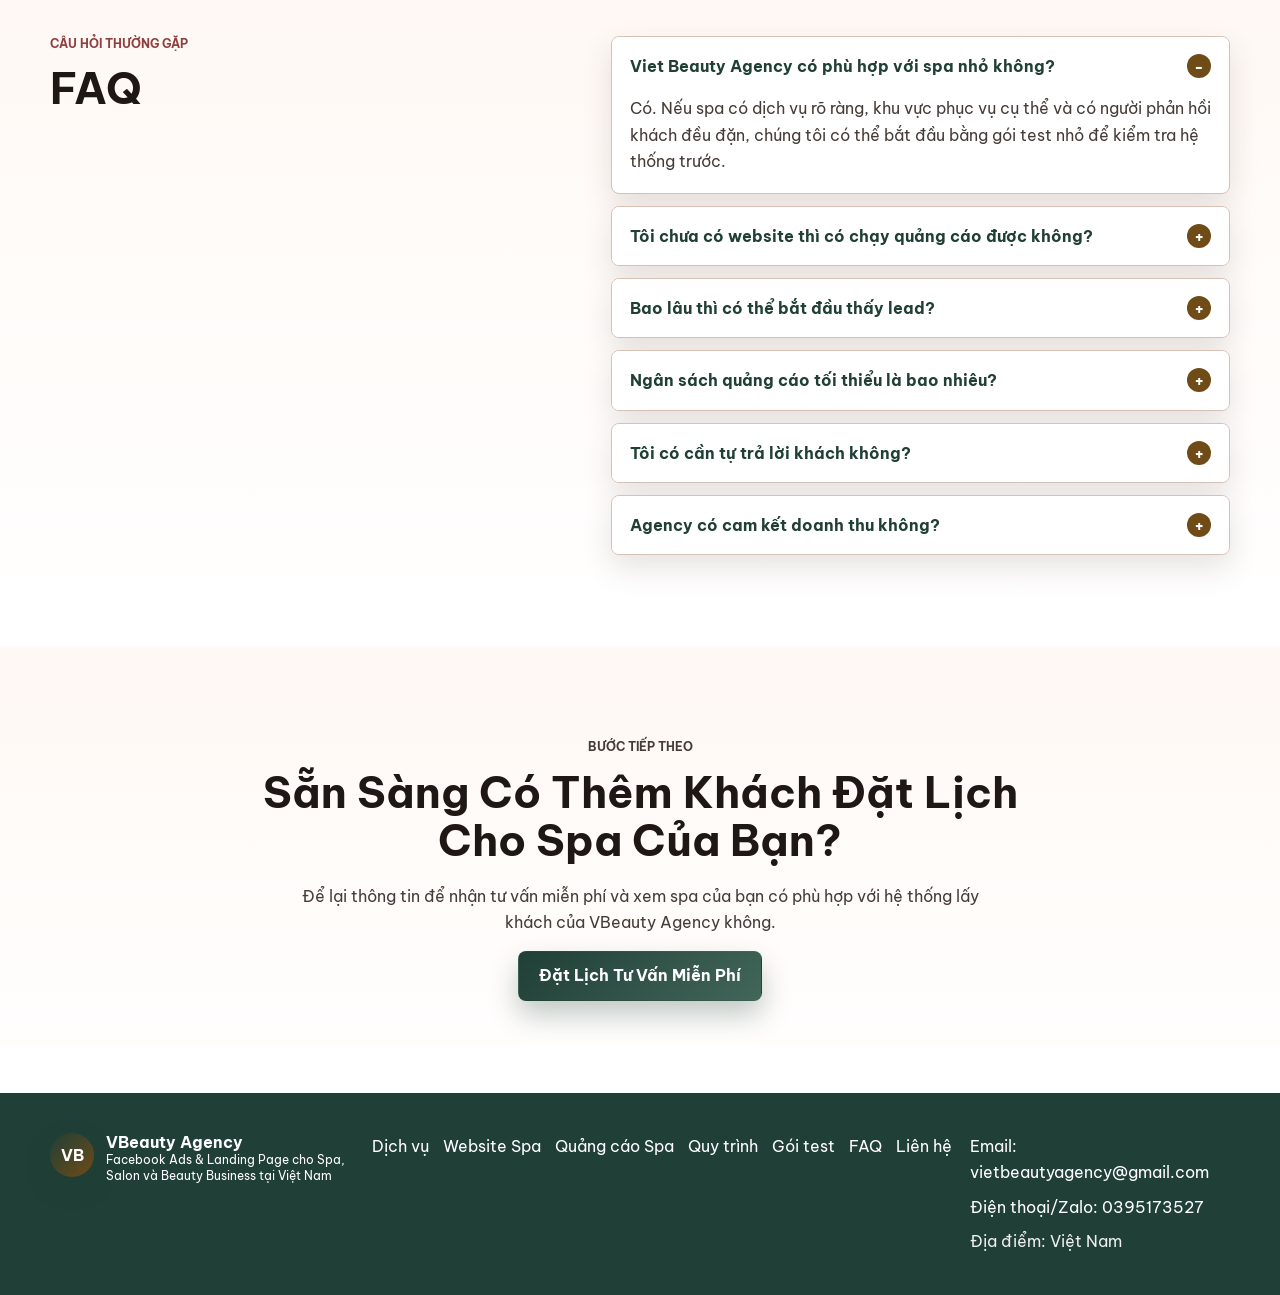
==== commit 092ae268: "Add spa service landing pages" ====
--- a/index.html
+++ b/index.html
@@ -43,6 +43,8 @@
 
         <nav class="main-nav" id="main-nav" aria-label="Điều hướng chính">
           <a href="#dich-vu">Dịch vụ</a>
+          <a href="/website-spa/">Website Spa</a>
+          <a href="/quang-cao-spa/">Quảng cáo Spa</a>
           <a href="#quy-trinh">Quy trình</a>
           <a href="#goi-test">Gói test</a>
           <a href="#faq">FAQ</a>
@@ -122,6 +124,16 @@
             </p>
           </div>
           <div class="card-grid service-grid" id="service-list"></div>
+          <div class="offer-link-row" aria-label="Trang dịch vụ chuyên sâu">
+            <a class="offer-link-card" href="/website-spa/">
+              <span>Website / Landing Page cho Spa</span>
+              <strong>Xem dịch vụ thiết kế landing page</strong>
+            </a>
+            <a class="offer-link-card" href="/quang-cao-spa/">
+              <span>Quảng cáo & Lead Booking cho Spa</span>
+              <strong>Xem hệ thống quảng cáo lấy lead</strong>
+            </a>
+          </div>
         </div>
       </section>
 
@@ -302,6 +314,8 @@
         </div>
         <nav class="footer-nav" aria-label="Liên kết chân trang">
           <a href="#dich-vu">Dịch vụ</a>
+          <a href="/website-spa/">Website Spa</a>
+          <a href="/quang-cao-spa/">Quảng cáo Spa</a>
           <a href="#quy-trinh">Quy trình</a>
           <a href="#goi-test">Gói test</a>
           <a href="#faq">FAQ</a>
--- a/styles.css
+++ b/styles.css
@@ -161,6 +161,10 @@
   text-decoration: none;
 }
 
+.main-nav a[aria-current="page"] {
+  color: var(--green-dark);
+}
+
 .nav-toggle {
   width: 44px;
   height: 44px;
@@ -459,6 +463,36 @@
   margin-bottom: 10px;
   color: var(--green-dark);
   font-size: 1.06rem;
+}
+
+.offer-link-row {
+  display: grid;
+  gap: 14px;
+  margin-top: 20px;
+}
+
+.offer-link-card {
+  display: grid;
+  gap: 6px;
+  padding: 20px;
+  border: 1px solid var(--line);
+  border-radius: var(--radius);
+  color: var(--green-dark);
+  background: #ffffff;
+  box-shadow: var(--shadow-soft);
+  text-decoration: none;
+}
+
+.offer-link-card span {
+  color: var(--rose-deep);
+  font-size: 0.84rem;
+  font-weight: 700;
+  text-transform: uppercase;
+}
+
+.offer-link-card strong {
+  font-size: 1.06rem;
+  line-height: 1.35;
 }
 
 .split-grid,
@@ -878,6 +912,148 @@
   max-width: 690px;
   margin-left: auto;
   margin-right: auto;
+}
+
+.offer-hero {
+  overflow: hidden;
+  background: linear-gradient(115deg, #fff3ec 0%, #ffffff 48%, #f3e3da 100%);
+}
+
+.offer-hero-grid {
+  display: grid;
+  gap: 34px;
+  align-items: center;
+}
+
+.offer-copy {
+  max-width: 760px;
+}
+
+.offer-note {
+  max-width: 680px;
+  margin: -10px 0 24px;
+  color: var(--green-dark);
+  font-weight: 700;
+}
+
+.offer-visual {
+  position: relative;
+  margin: 0;
+  border: 1px solid rgba(234, 222, 214, 0.92);
+  border-radius: var(--radius);
+  overflow: hidden;
+  background: #ffffff;
+  box-shadow: var(--shadow);
+}
+
+.offer-visual img {
+  width: 100%;
+  min-height: 300px;
+  object-fit: cover;
+}
+
+.offer-visual figcaption {
+  padding: 12px 14px;
+  color: var(--green-dark);
+  background: #ffffff;
+  font-size: 0.86rem;
+  font-weight: 700;
+}
+
+.text-panel {
+  padding: 22px;
+  border: 1px solid var(--line);
+  border-radius: var(--radius);
+  background: #ffffff;
+  box-shadow: var(--shadow-soft);
+}
+
+.text-panel p:last-child {
+  margin-bottom: 0;
+}
+
+.offer-card-grid {
+  display: grid;
+  gap: 14px;
+}
+
+.offer-card {
+  padding: 20px;
+  border: 1px solid var(--line);
+  border-radius: var(--radius);
+  color: var(--green-dark);
+  background: #ffffff;
+  box-shadow: var(--shadow-soft);
+  font-weight: 700;
+}
+
+.comparison-table-wrap {
+  width: 100%;
+  overflow-x: auto;
+  border: 1px solid var(--line);
+  border-radius: var(--radius);
+  background: #ffffff;
+  box-shadow: var(--shadow-soft);
+}
+
+.comparison-table {
+  width: 100%;
+  min-width: 640px;
+  border-collapse: collapse;
+}
+
+.comparison-table th,
+.comparison-table td {
+  padding: 16px;
+  border-bottom: 1px solid var(--line);
+  text-align: left;
+  vertical-align: top;
+}
+
+.comparison-table th {
+  color: #ffffff;
+  background: var(--green-dark);
+  font-weight: 700;
+}
+
+.comparison-table td {
+  color: var(--muted);
+}
+
+.comparison-table tr:last-child td {
+  border-bottom: 0;
+}
+
+.mistake-list {
+  display: grid;
+  gap: 12px;
+}
+
+.mistake-list div {
+  padding: 15px 16px;
+  border: 1px solid var(--line);
+  border-radius: var(--radius);
+  color: var(--green-dark);
+  background: #ffffff;
+  box-shadow: var(--shadow-soft);
+  font-weight: 700;
+}
+
+.funnel-track {
+  display: grid;
+  gap: 12px;
+}
+
+.funnel-track div {
+  position: relative;
+  padding: 17px 18px;
+  border: 1px solid var(--line);
+  border-radius: var(--radius);
+  color: var(--green-dark);
+  background: #ffffff;
+  box-shadow: var(--shadow-soft);
+  font-weight: 700;
+  text-align: center;
 }
 
 .site-footer {
@@ -983,9 +1159,9 @@
     display: flex;
     align-items: center;
     justify-content: center;
-    gap: 24px;
+    gap: 14px;
     color: var(--muted);
-    font-size: 0.95rem;
+    font-size: 0.88rem;
     font-weight: 700;
   }
 
@@ -1025,8 +1201,13 @@
   }
 
   .problem-grid,
-  .service-grid {
+  .service-grid,
+  .offer-card-grid {
     grid-template-columns: repeat(3, minmax(0, 1fr));
+  }
+
+  .offer-link-row {
+    grid-template-columns: repeat(2, minmax(0, 1fr));
   }
 
   .split-grid,
@@ -1040,6 +1221,15 @@
     gap: 54px;
   }
 
+  .offer-hero-grid {
+    grid-template-columns: minmax(0, 0.95fr) minmax(380px, 1.05fr);
+    gap: 46px;
+  }
+
+  .offer-visual img {
+    min-height: 440px;
+  }
+
   .process-track {
     grid-template-columns: repeat(3, minmax(0, 1fr));
   }
@@ -1058,8 +1248,15 @@
   }
 
   .footer-nav {
-    grid-template-columns: repeat(5, auto);
+    grid-template-columns: repeat(7, auto);
     gap: 14px;
+  }
+}
+
+@media (min-width: 1100px) {
+  .main-nav {
+    gap: 18px;
+    font-size: 0.92rem;
   }
 }
 
@@ -1076,6 +1273,10 @@
 @media (min-width: 1120px) {
   .metric-grid {
     grid-template-columns: repeat(3, minmax(0, 1fr));
+  }
+
+  .funnel-track {
+    grid-template-columns: repeat(5, minmax(0, 1fr));
   }
 }
 
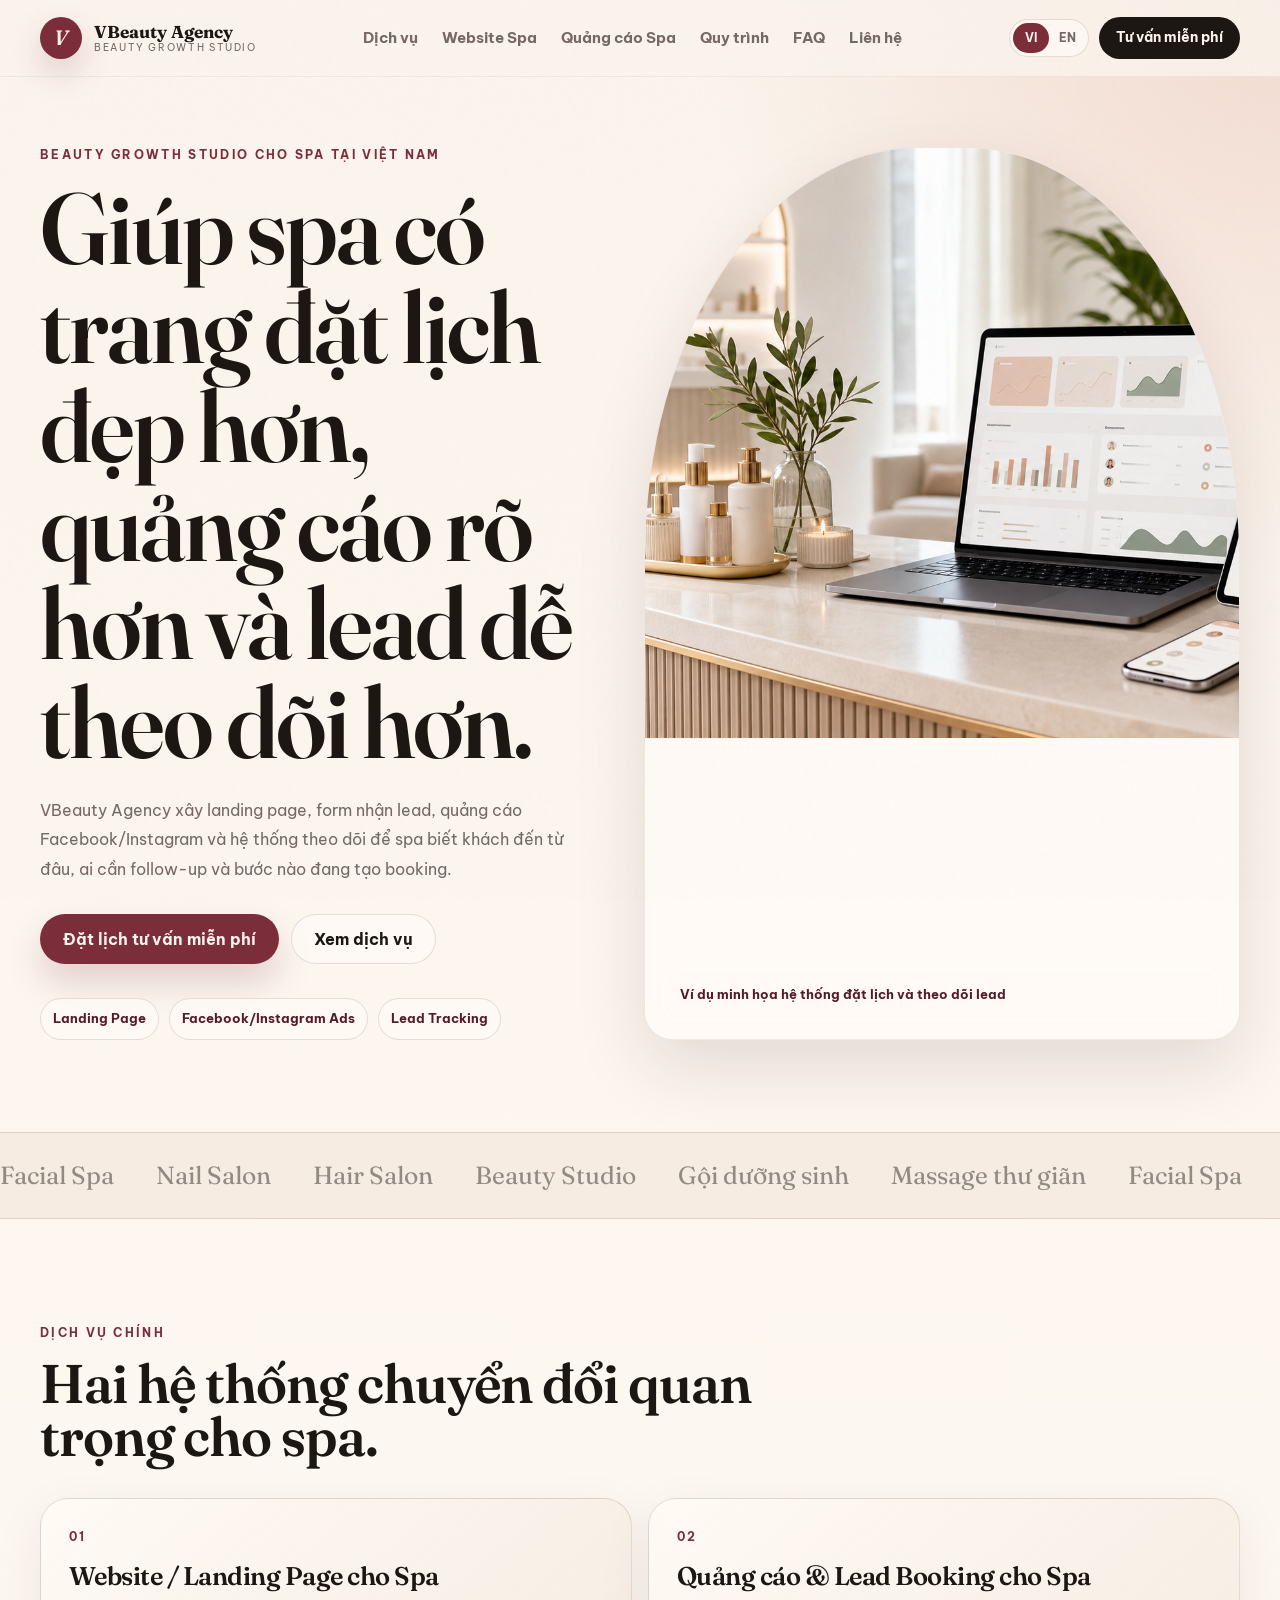
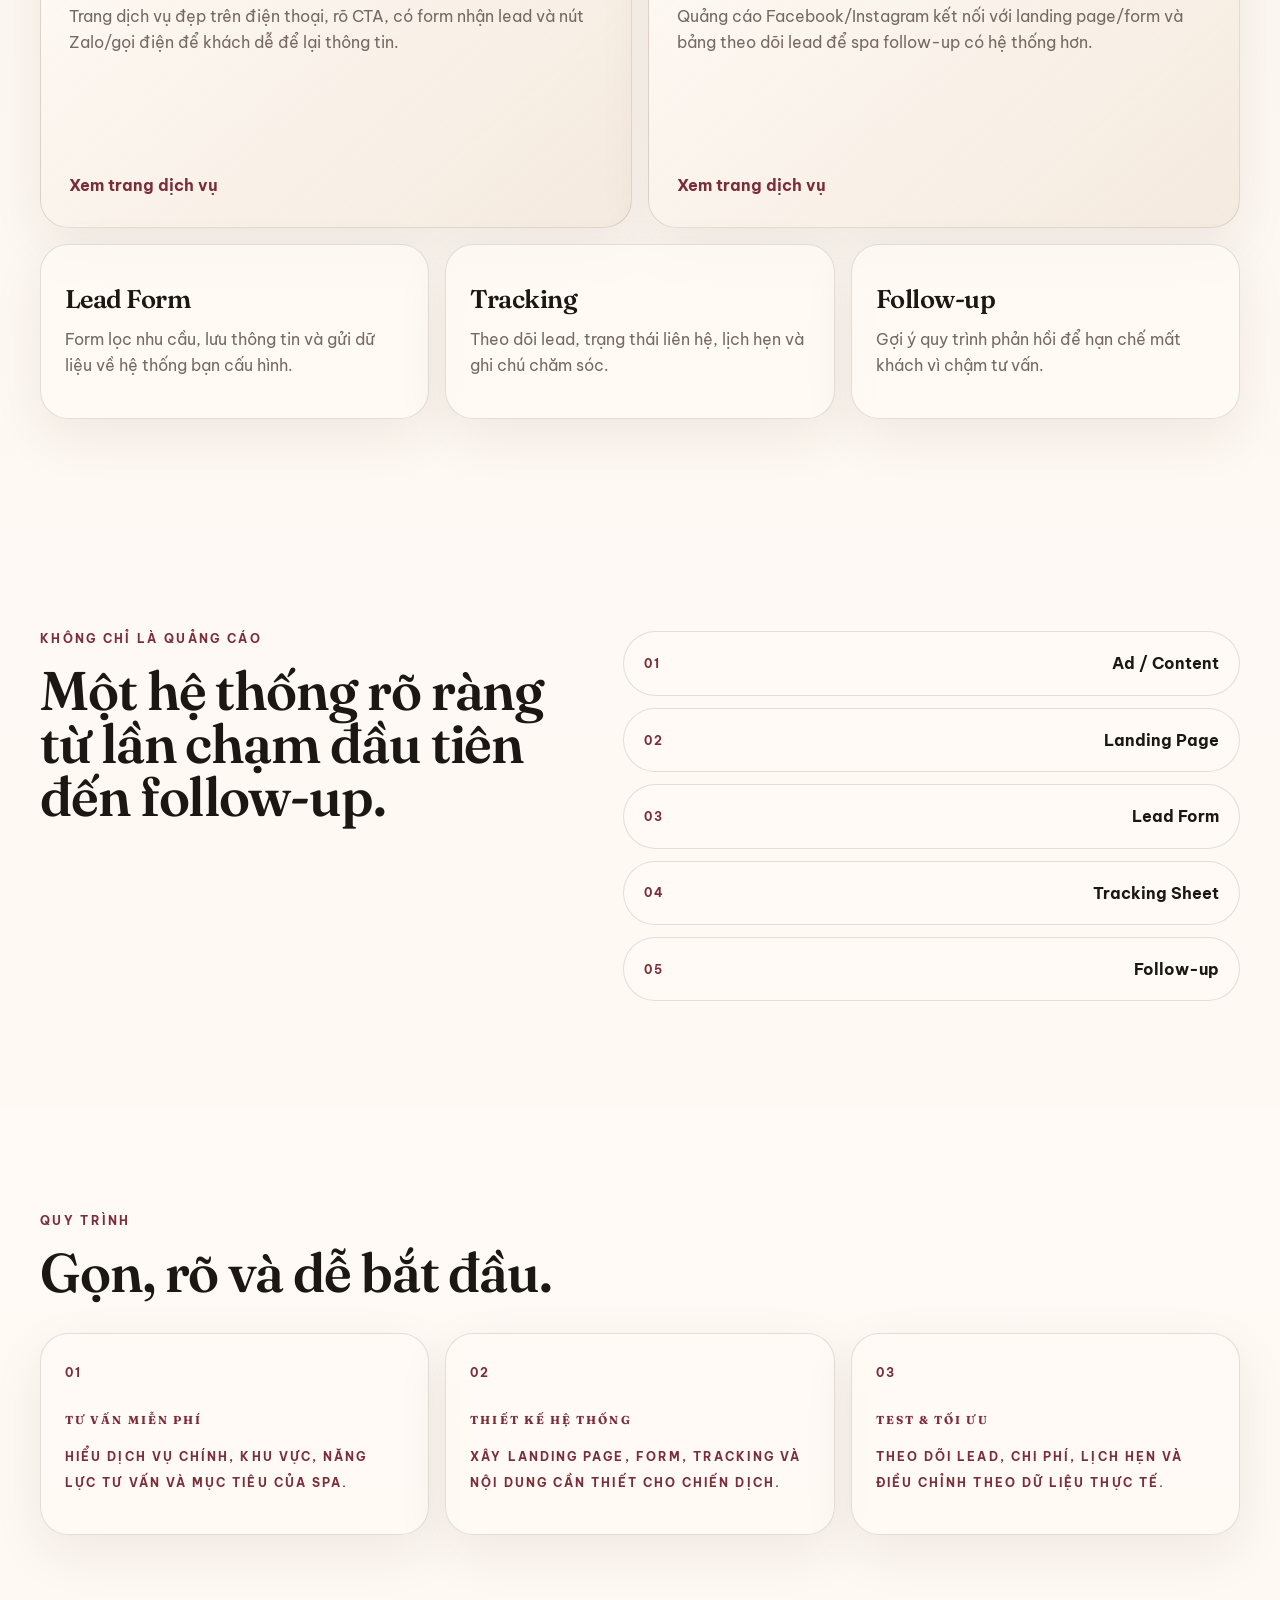
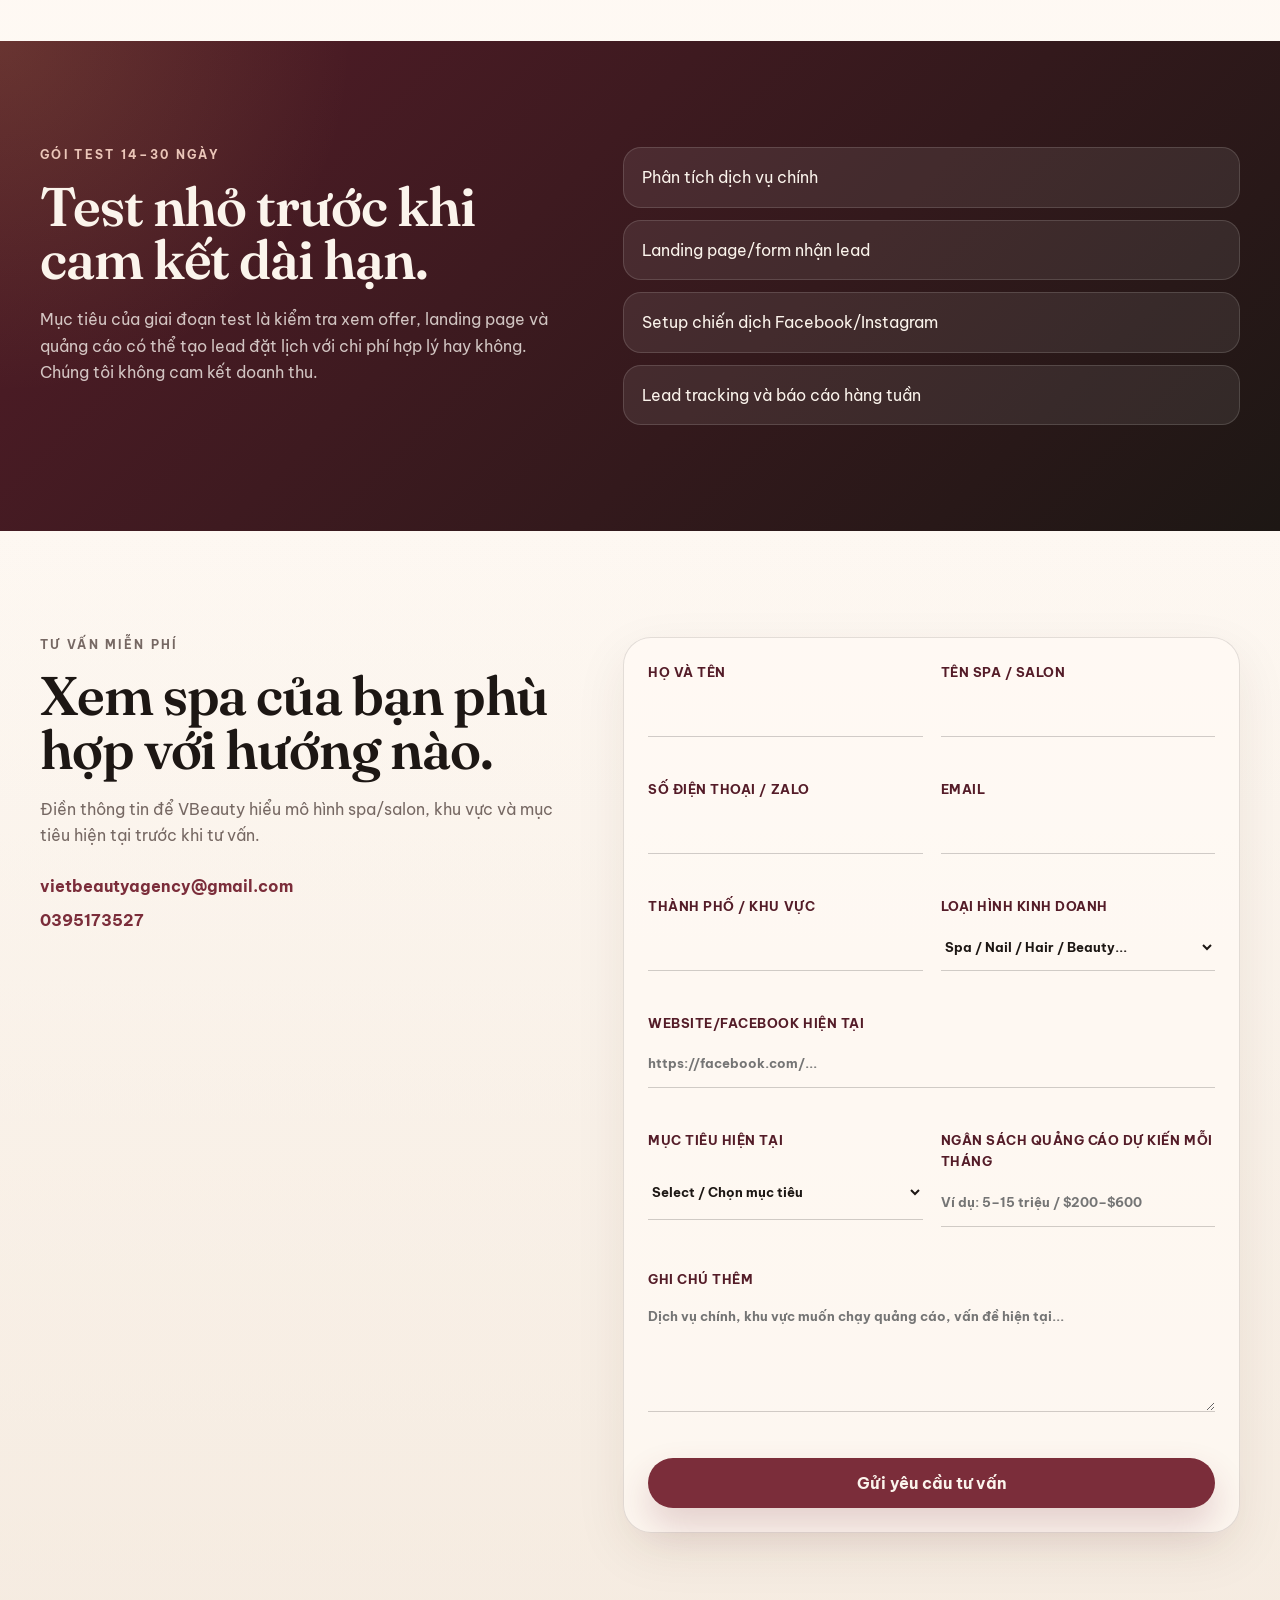
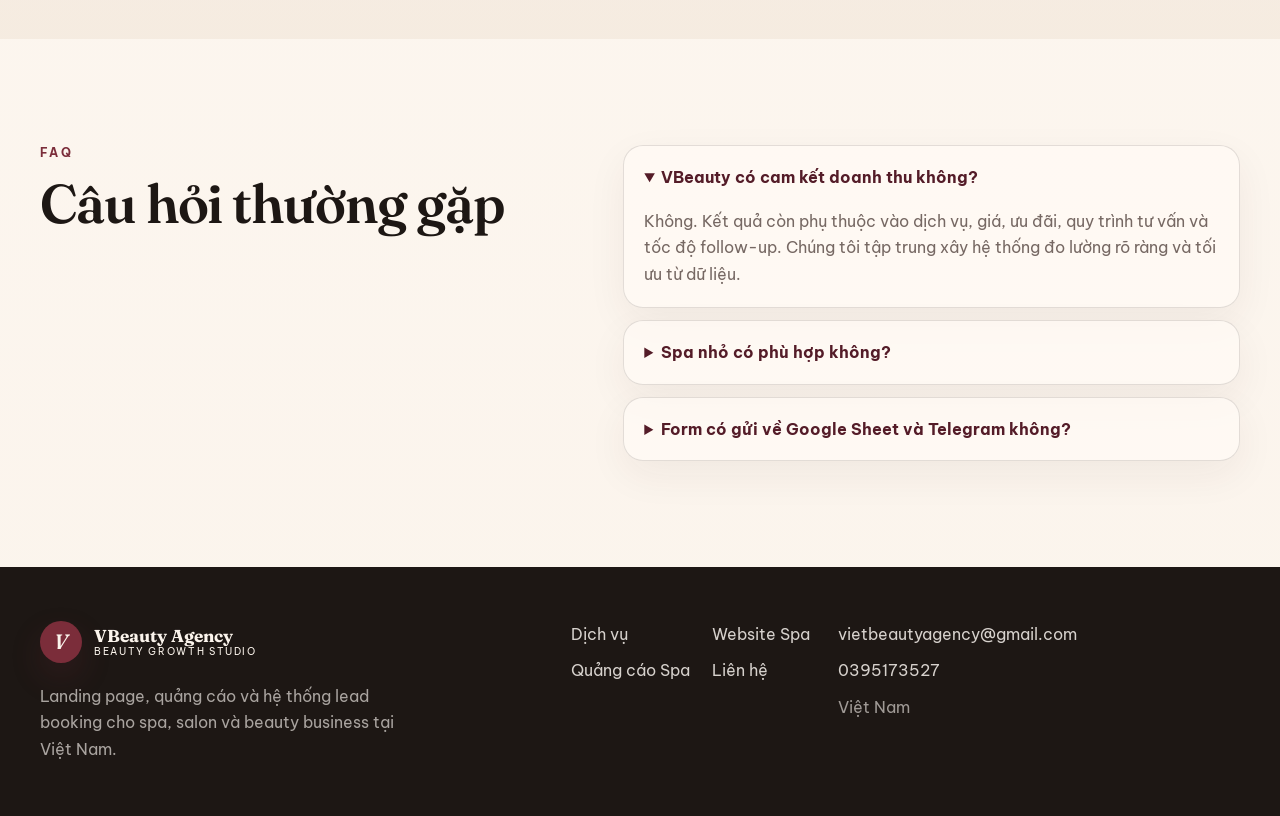
==== commit c6632d8f: "Redesign bilingual beauty agency site" ====
--- a/index.html
+++ b/index.html
@@ -1,226 +1,310 @@
 <!doctype html>
-<html lang="vi">
+<html lang="vi" data-lang="vi">
   <head>
     <meta charset="utf-8">
     <meta name="viewport" content="width=device-width, initial-scale=1">
-    <title>VBeauty Agency | Facebook Ads & Landing Page cho Spa, Salon</title>
+    <title>VBeauty Agency | Spa Marketing, Landing Page & Lead Booking</title>
     <meta
       name="description"
-      content="VBeauty Agency giúp spa, nail salon và beauty salon tại Việt Nam có thêm khách đặt lịch"
+      content="VBeauty Agency giúp spa, salon và beauty business tại Việt Nam có hệ thống landing page, quảng cáo và lead tracking để nhận booking rõ ràng hơn."
     >
-    <meta name="theme-color" content="#fff8f4">
+    <meta name="theme-color" content="#fbf4ec">
     <meta property="og:type" content="website">
-    <meta property="og:title" content="VBeauty Agency | Tăng khách đặt lịch cho Spa & Beauty Salon">
-    <meta
-      property="og:description"
-      content="Hệ thống quảng cáo, landing page, booking form và theo dõi lead dành riêng cho ngành beauty không xâm lấn."
-    >
+    <meta property="og:title" content="VBeauty Agency | Beauty Growth Studio">
+    <meta property="og:description" content="Landing page, Facebook/Instagram Ads, booking form và lead tracking cho spa, salon và beauty business.">
     <meta property="og:image" content="assets/hero-beauty-agency.png">
     <link rel="icon" href="assets/favicon.svg" type="image/svg+xml">
     <link rel="preconnect" href="https://fonts.googleapis.com">
     <link rel="preconnect" href="https://fonts.gstatic.com" crossorigin>
-    <link href="https://fonts.googleapis.com/css2?family=Be+Vietnam+Pro:wght@400;500;600;700;800&display=swap" rel="stylesheet">
+    <link href="https://fonts.googleapis.com/css2?family=Be+Vietnam+Pro:wght@400;500;600;700&family=Fraunces:opsz,wght@9..144,400;9..144,500;9..144,600;9..144,700&display=swap" rel="stylesheet">
     <link rel="preload" as="image" href="assets/hero-beauty-agency.png">
     <link rel="stylesheet" href="styles.css">
   </head>
   <body>
-    <a class="skip-link" href="#noi-dung">Bỏ qua đến nội dung chính</a>
+    <a class="skip-link" href="#main">Skip to main content</a>
 
     <header class="site-header" id="top">
-      <div class="container header-inner">
+      <div class="container nav-shell">
         <a class="brand" href="#top" aria-label="VBeauty Agency">
-          <span class="brand-mark" aria-hidden="true">VB</span>
-          <span class="brand-copy">
+          <span class="brand-mark">V</span>
+          <span>
             <strong>VBeauty Agency</strong>
+            <small>Beauty Growth Studio</small>
           </span>
         </a>
 
-        <button class="nav-toggle" type="button" aria-expanded="false" aria-controls="main-nav" aria-label="Mở menu">
-          <span></span>
+        <button class="menu-toggle" type="button" aria-expanded="false" aria-controls="main-nav" aria-label="Open menu">
           <span></span>
           <span></span>
         </button>
 
-        <nav class="main-nav" id="main-nav" aria-label="Điều hướng chính">
-          <a href="#dich-vu">Dịch vụ</a>
-          <a href="/website-spa/">Website Spa</a>
-          <a href="/quang-cao-spa/">Quảng cáo Spa</a>
-          <a href="#quy-trinh">Quy trình</a>
-          <a href="#goi-test">Gói test</a>
+        <nav class="main-nav" id="main-nav" aria-label="Main navigation">
+          <a href="#services"><span data-lang-block="vi">Dịch vụ</span><span data-lang-block="en">Services</span></a>
+          <a href="website-spa/"><span data-lang-block="vi">Website Spa</span><span data-lang-block="en">Spa Websites</span></a>
+          <a href="quang-cao-spa/"><span data-lang-block="vi">Quảng cáo Spa</span><span data-lang-block="en">Spa Ads</span></a>
+          <a href="#process"><span data-lang-block="vi">Quy trình</span><span data-lang-block="en">Process</span></a>
           <a href="#faq">FAQ</a>
-          <a href="#dat-lich">Liên hệ</a>
+          <a href="#contact"><span data-lang-block="vi">Liên hệ</span><span data-lang-block="en">Contact</span></a>
         </nav>
 
-        <a class="btn btn-small header-cta" href="#dat-lich">Tư vấn miễn phí</a>
+        <div class="header-actions">
+          <div class="lang-switch" aria-label="Language switcher">
+            <button type="button" data-set-lang="vi">VI</button>
+            <button type="button" data-set-lang="en">EN</button>
+          </div>
+          <a class="btn btn-dark btn-small" href="#contact">
+            <span data-lang-block="vi">Tư vấn miễn phí</span>
+            <span data-lang-block="en">Free consult</span>
+          </a>
+        </div>
       </div>
     </header>
 
-    <main id="noi-dung">
-      <section class="hero section">
+    <main id="main">
+      <section class="hero">
         <div class="container hero-grid">
-          <div class="hero-copy">
-            <p class="eyebrow">Quảng cáo Facebook/Instagram + Landing Page cho Spa & Salon tại Việt Nam</p>
-            <h1>Giúp Spa & Beauty Salon Có Thêm Khách Đặt Lịch.</h1>
+          <div class="hero-copy reveal">
+            <p class="eyebrow">
+              <span data-lang-block="vi">Beauty Growth Studio cho spa tại Việt Nam</span>
+              <span data-lang-block="en">Beauty growth studio for Vietnamese spas</span>
+            </p>
+            <h1 class="display">
+              <span data-lang-block="vi">Giúp spa có trang đặt lịch đẹp hơn, quảng cáo rõ hơn và lead dễ theo dõi hơn.</span>
+              <span data-lang-block="en">Turn beauty interest into cleaner bookings, stronger pages and trackable leads.</span>
+            </h1>
             <p class="lead">
-              VBeauty Agency xây dựng hệ thống quảng cáo, landing page và theo dõi lead giúp spa chăm sóc da, nail salon và beauty salon tăng số lượng khách hàng tiềm năng mỗi tháng.
-            </p>
-            <div class="cta-row">
-              <a class="btn btn-primary" href="#dat-lich">Đặt Lịch Tư Vấn Miễn Phí</a>
-              <a class="btn btn-secondary" href="#giai-phap">Xem Cách Hoạt Động</a>
+              <span data-lang-block="vi">VBeauty Agency xây landing page, form nhận lead, quảng cáo Facebook/Instagram và hệ thống theo dõi để spa biết khách đến từ đâu, ai cần follow-up và bước nào đang tạo booking.</span>
+              <span data-lang-block="en">VBeauty Agency builds landing pages, lead forms, Facebook/Instagram ads and tracking systems so beauty businesses know where leads come from, who needs follow-up and what is creating bookings.</span>
+            </p>
+            <div class="button-row">
+              <a class="btn btn-primary" href="#contact">
+                <span data-lang-block="vi">Đặt lịch tư vấn miễn phí</span>
+                <span data-lang-block="en">Book a free consultation</span>
+              </a>
+              <a class="btn btn-ghost" href="#services">
+                <span data-lang-block="vi">Xem dịch vụ</span>
+                <span data-lang-block="en">Explore services</span>
+              </a>
             </div>
-            <div class="hero-trust" aria-label="Điểm mạnh dịch vụ">
-              <span>Đo lường rõ ràng</span>
-              <span>Form đặt lịch chuyên nghiệp</span>
-              <span>Tối ưu hàng tuần</span>
+            <div class="trust-line" aria-label="Service focus">
+              <span>Landing Page</span>
+              <span>Facebook/Instagram Ads</span>
+              <span>Lead Tracking</span>
             </div>
           </div>
 
-          <figure class="hero-visual" aria-label="Mô phỏng hệ thống marketing cho spa">
-            <img src="assets/hero-beauty-agency.png" alt="Không gian spa cao cấp với màn hình dashboard và lịch đặt hẹn">
-            <div class="visual-card visual-card-top">
-              <span>Lead tuần này</span>
-              <strong>48</strong>
-              <small>Đang được theo dõi</small>
+          <figure class="hero-media reveal delay-2">
+            <img src="assets/hero-beauty-agency.png" alt="Premium spa reception with devices showing booking and dashboard screens">
+            <figcaption class="media-note">
+              <span data-lang-block="vi">Ví dụ minh họa hệ thống đặt lịch và theo dõi lead</span>
+              <span data-lang-block="en">Illustrative example of booking and lead tracking system</span>
+            </figcaption>
+          </figure>
+        </div>
+      </section>
+
+      <section class="marquee-band" aria-label="Businesses we help">
+        <div class="marquee-track">
+          <span>Facial Spa</span>
+          <span>Nail Salon</span>
+          <span>Hair Salon</span>
+          <span>Beauty Studio</span>
+          <span>Gội dưỡng sinh</span>
+          <span>Massage thư giãn</span>
+          <span>Facial Spa</span>
+          <span>Nail Salon</span>
+          <span>Hair Salon</span>
+          <span>Beauty Studio</span>
+        </div>
+      </section>
+
+      <section class="section" id="services">
+        <div class="container">
+          <div class="section-kicker reveal">
+            <p class="eyebrow">
+              <span data-lang-block="vi">Dịch vụ chính</span>
+              <span data-lang-block="en">Core offers</span>
+            </p>
+            <h2 class="display-sm">
+              <span data-lang-block="vi">Hai hệ thống chuyển đổi quan trọng cho spa.</span>
+              <span data-lang-block="en">Two conversion systems built for beauty businesses.</span>
+            </h2>
+          </div>
+
+          <div class="offer-grid">
+            <a class="offer-card featured reveal" href="website-spa/">
+              <span class="card-number">01</span>
+              <h3>
+                <span data-lang-block="vi">Website / Landing Page cho Spa</span>
+                <span data-lang-block="en">Spa Website / Landing Page</span>
+              </h3>
+              <p>
+                <span data-lang-block="vi">Trang dịch vụ đẹp trên điện thoại, rõ CTA, có form nhận lead và nút Zalo/gọi điện để khách dễ để lại thông tin.</span>
+                <span data-lang-block="en">A mobile-first service page with clear CTAs, lead form, Zalo/call actions and a more trustworthy first impression.</span>
+              </p>
+              <strong>
+                <span data-lang-block="vi">Xem trang dịch vụ</span>
+                <span data-lang-block="en">View offer page</span>
+              </strong>
+            </a>
+
+            <a class="offer-card featured reveal delay-1" href="quang-cao-spa/">
+              <span class="card-number">02</span>
+              <h3>
+                <span data-lang-block="vi">Quảng cáo & Lead Booking cho Spa</span>
+                <span data-lang-block="en">Spa Ads & Lead Booking</span>
+              </h3>
+              <p>
+                <span data-lang-block="vi">Quảng cáo Facebook/Instagram kết nối với landing page/form và bảng theo dõi lead để spa follow-up có hệ thống hơn.</span>
+                <span data-lang-block="en">Facebook/Instagram ads connected to a landing page, lead form and tracking sheet so follow-up becomes more measurable.</span>
+              </p>
+              <strong>
+                <span data-lang-block="vi">Xem trang dịch vụ</span>
+                <span data-lang-block="en">View offer page</span>
+              </strong>
+            </a>
+          </div>
+
+          <div class="support-grid">
+            <article class="mini-card reveal">
+              <h3>Lead Form</h3>
+              <p>
+                <span data-lang-block="vi">Form lọc nhu cầu, lưu thông tin và gửi dữ liệu về hệ thống bạn cấu hình.</span>
+                <span data-lang-block="en">Need-based lead forms that collect cleaner contact information.</span>
+              </p>
+            </article>
+            <article class="mini-card reveal delay-1">
+              <h3>Tracking</h3>
+              <p>
+                <span data-lang-block="vi">Theo dõi lead, trạng thái liên hệ, lịch hẹn và ghi chú chăm sóc.</span>
+                <span data-lang-block="en">Track leads, contact status, appointments and follow-up notes.</span>
+              </p>
+            </article>
+            <article class="mini-card reveal delay-2">
+              <h3>Follow-up</h3>
+              <p>
+                <span data-lang-block="vi">Gợi ý quy trình phản hồi để hạn chế mất khách vì chậm tư vấn.</span>
+                <span data-lang-block="en">Follow-up structure that helps reduce lost leads from slow replies.</span>
+              </p>
+            </article>
+          </div>
+        </div>
+      </section>
+
+      <section class="section split-section surface" id="system">
+        <div class="container split-grid">
+          <div class="reveal">
+            <p class="eyebrow">
+              <span data-lang-block="vi">Không chỉ là quảng cáo</span>
+              <span data-lang-block="en">More than running ads</span>
+            </p>
+            <h2 class="display-sm">
+              <span data-lang-block="vi">Một hệ thống rõ ràng từ lần chạm đầu tiên đến follow-up.</span>
+              <span data-lang-block="en">A clearer system from first click to follow-up.</span>
+            </h2>
+          </div>
+          <div class="funnel reveal delay-1">
+            <div><span>01</span><strong>Ad / Content</strong></div>
+            <div><span>02</span><strong>Landing Page</strong></div>
+            <div><span>03</span><strong>Lead Form</strong></div>
+            <div><span>04</span><strong>Tracking Sheet</strong></div>
+            <div><span>05</span><strong>Follow-up</strong></div>
+          </div>
+        </div>
+      </section>
+
+      <section class="section" id="process">
+        <div class="container">
+          <div class="section-kicker reveal">
+            <p class="eyebrow">
+              <span data-lang-block="vi">Quy trình</span>
+              <span data-lang-block="en">Process</span>
+            </p>
+            <h2 class="display-sm">
+              <span data-lang-block="vi">Gọn, rõ và dễ bắt đầu.</span>
+              <span data-lang-block="en">Simple, clear and easy to start.</span>
+            </h2>
+          </div>
+          <div class="process-grid">
+            <article class="process-card reveal">
+              <span>01</span>
+              <h3><span data-lang-block="vi">Tư vấn miễn phí</span><span data-lang-block="en">Free consultation</span></h3>
+              <p><span data-lang-block="vi">Hiểu dịch vụ chính, khu vực, năng lực tư vấn và mục tiêu của spa.</span><span data-lang-block="en">We clarify your service, location, sales process and goals.</span></p>
+            </article>
+            <article class="process-card reveal delay-1">
+              <span>02</span>
+              <h3><span data-lang-block="vi">Thiết kế hệ thống</span><span data-lang-block="en">System setup</span></h3>
+              <p><span data-lang-block="vi">Xây landing page, form, tracking và nội dung cần thiết cho chiến dịch.</span><span data-lang-block="en">We build the page, form, tracking and campaign assets.</span></p>
+            </article>
+            <article class="process-card reveal delay-2">
+              <span>03</span>
+              <h3><span data-lang-block="vi">Test & tối ưu</span><span data-lang-block="en">Test and optimize</span></h3>
+              <p><span data-lang-block="vi">Theo dõi lead, chi phí, lịch hẹn và điều chỉnh theo dữ liệu thực tế.</span><span data-lang-block="en">We review leads, cost, appointment status and improve from data.</span></p>
+            </article>
+          </div>
+        </div>
+      </section>
+
+      <section class="section band-dark" id="pilot">
+        <div class="container split-grid">
+          <div class="reveal">
+            <p class="eyebrow light">
+              <span data-lang-block="vi">Gói test 14–30 ngày</span>
+              <span data-lang-block="en">14–30 day pilot</span>
+            </p>
+            <h2 class="display-sm">
+              <span data-lang-block="vi">Test nhỏ trước khi cam kết dài hạn.</span>
+              <span data-lang-block="en">Start with a focused pilot before a long-term commitment.</span>
+            </h2>
+            <p>
+              <span data-lang-block="vi">Mục tiêu của giai đoạn test là kiểm tra xem offer, landing page và quảng cáo có thể tạo lead đặt lịch với chi phí hợp lý hay không. Chúng tôi không cam kết doanh thu.</span>
+              <span data-lang-block="en">The pilot is designed to test whether your offer, landing page and ads can generate booking leads at a reasonable cost. We do not guarantee revenue.</span>
+            </p>
+          </div>
+          <ul class="check-list reveal delay-1">
+            <li><span data-lang-block="vi">Phân tích dịch vụ chính</span><span data-lang-block="en">Core service review</span></li>
+            <li><span data-lang-block="vi">Landing page/form nhận lead</span><span data-lang-block="en">Landing page and lead form</span></li>
+            <li><span data-lang-block="vi">Setup chiến dịch Facebook/Instagram</span><span data-lang-block="en">Facebook/Instagram campaign setup</span></li>
+            <li><span data-lang-block="vi">Lead tracking và báo cáo hàng tuần</span><span data-lang-block="en">Lead tracking and weekly reporting</span></li>
+          </ul>
+        </div>
+      </section>
+
+      <section class="section contact-section" id="contact">
+        <div class="container contact-grid">
+          <div class="contact-copy reveal">
+            <p class="eyebrow">
+              <span data-lang-block="vi">Tư vấn miễn phí</span>
+              <span data-lang-block="en">Free consultation</span>
+            </p>
+            <h2 class="display-sm">
+              <span data-lang-block="vi">Xem spa của bạn phù hợp với hướng nào.</span>
+              <span data-lang-block="en">Find the right growth system for your beauty business.</span>
+            </h2>
+            <p>
+              <span data-lang-block="vi">Điền thông tin để VBeauty hiểu mô hình spa/salon, khu vực và mục tiêu hiện tại trước khi tư vấn.</span>
+              <span data-lang-block="en">Share a few details so VBeauty can understand your business, location and current goals before the consultation.</span>
+            </p>
+            <div class="contact-links">
+              <a href="mailto:vietbeautyagency@gmail.com">vietbeautyagency@gmail.com</a>
+              <a href="tel:0395173527">0395173527</a>
             </div>
-            <div class="visual-card visual-card-bottom">
-              <span>Lịch hẹn mới</span>
-              <strong>17</strong>
-              <small>Từ landing page</small>
-            </div>
-          </figure>
-        </div>
-      </section>
-
-      <section class="section band-soft" id="van-de">
-        <div class="container">
-          <div class="section-heading">
-            <p class="eyebrow">Vấn đề thường gặp</p>
-            <h2>Spa Của Bạn Có Đang Gặp Những Vấn Đề Này?</h2>
-          </div>
-          <div class="card-grid problem-grid" id="problem-list"></div>
-        </div>
-      </section>
-
-      <section class="section" id="giai-phap">
-        <div class="container split-grid">
-          <div class="section-heading align-left">
-            <p class="eyebrow">Giải pháp hệ thống</p>
-            <h2>Hệ Thống Rõ Ràng</h2>
-            <p>
-              Mỗi chiến dịch được thiết kế để spa biết khách đến từ đâu, ai đã được liên hệ, ai đã đặt lịch và bước nào cần tối ưu. Quảng cáo chỉ là một phần; phần quan trọng là hệ thống biến sự quan tâm thành lịch hẹn thật.
-            </p>
-          </div>
-          <div class="step-list" id="solution-steps"></div>
-        </div>
-      </section>
-
-      <section class="section band-white" id="dich-vu">
-        <div class="container">
-          <div class="section-heading">
-            <p class="eyebrow">Dịch vụ chuyên sâu</p>
-            <h2>Dịch Vụ Của VBeauty Agency</h2>
-            <p>
-              Bộ dịch vụ tập trung vào các điểm chạm quan trọng nhất trong hành trình từ xem quảng cáo đến đặt lịch tư vấn.
-            </p>
-          </div>
-          <div class="card-grid service-grid" id="service-list"></div>
-          <div class="offer-link-row" aria-label="Trang dịch vụ chuyên sâu">
-            <a class="offer-link-card" href="/website-spa/">
-              <span>Website / Landing Page cho Spa</span>
-              <strong>Xem dịch vụ thiết kế landing page</strong>
-            </a>
-            <a class="offer-link-card" href="/quang-cao-spa/">
-              <span>Quảng cáo & Lead Booking cho Spa</span>
-              <strong>Xem hệ thống quảng cáo lấy lead</strong>
-            </a>
-          </div>
-        </div>
-      </section>
-
-      <section class="section" id="phu-hop">
-        <div class="container split-grid">
-          <div class="section-heading align-left">
-            <p class="eyebrow">Doanh nghiệp phù hợp</p>
-            <h2>Phù Hợp Với Những Doanh Nghiệp Beauty Nào?</h2>
-            <p>
-              Chúng tôi tập trung vào các doanh nghiệp beauty có nhu cầu tăng lịch hẹn, xây dựng hình ảnh chuyên nghiệp và chăm sóc khách hàng lâu dài.
-            </p>
-          </div>
-          <div class="check-list" id="business-list"></div>
-        </div>
-      </section>
-
-      <section class="section band-soft" id="quy-trinh">
-        <div class="container">
-          <div class="section-heading">
-            <p class="eyebrow">Từng bước rõ ràng</p>
-            <h2>Quy Trình Làm Việc</h2>
-          </div>
-          <div class="process-track" id="process-list"></div>
-        </div>
-      </section>
-
-      <section class="section" id="kpi">
-        <div class="container kpi-grid">
-          <div class="section-heading align-left">
-            <p class="eyebrow">Đo lường hiệu quả</p>
-            <h2>Chúng Tôi Theo Dõi Những Gì?</h2>
-            <p>
-              Bạn không chỉ nhận được báo cáo quảng cáo. Bạn sẽ biết lead nào đã được xử lý, lead nào đặt lịch, và kênh nào đang mang lại kết quả tốt nhất.
-            </p>
-          </div>
-          <div class="metric-grid" id="metric-list"></div>
-        </div>
-      </section>
-
-      <section class="section pilot-section" id="goi-test">
-        <div class="container pilot-grid">
-          <div class="pilot-copy">
-            <p class="eyebrow">Gói khởi động</p>
-            <h2>Bắt Đầu Với Gói Test 14–30 Ngày</h2>
-            <p>
-              Phù hợp cho spa muốn test hệ thống lấy khách trước khi triển khai dài hạn.
-            </p>
-            <p class="note">
-              Chi phí sẽ phụ thuộc vào mục tiêu, khu vực và ngân sách quảng cáo của spa.
-            </p>
-            <a class="btn btn-primary" href="#dat-lich">Đăng Ký Tư Vấn Gói Test</a>
-          </div>
-          <div class="pilot-card">
-            <h3>Gói test bao gồm</h3>
-            <ul id="pilot-list"></ul>
-          </div>
-        </div>
-      </section>
-
-      <section class="section booking-section" id="dat-lich">
-        <div class="container booking-grid">
-          <div class="section-heading align-left">
-            <p class="eyebrow">Tư vấn miễn phí</p>
-            <h2>Đặt Lịch Tư Vấn Miễn Phí</h2>
-            <p>
-              Điền thông tin để đội ngũ VBeauty Agency hiểu rõ mô hình spa/salon, khu vực và mục tiêu hiện tại của bạn trước buổi tư vấn.
-            </p>
-            <div class="contact-strip">
-              <a href="mailto:vietbeautyagency@gmail.com">Email: vietbeautyagency@gmail.com</a>
-              <a href="tel:0395173527">Zalo: 0395173527</a>
-            </div>
-          </div>
-
-          <form class="booking-form" id="booking-form" novalidate data-endpoint="/api/lead">
+          </div>
+
+          <form class="lead-form reveal delay-1" id="booking-form" novalidate data-endpoint="/api/lead">
             <div class="form-grid">
               <label>
-                <span>Họ và tên</span>
+                <span><span data-lang-block="vi">Họ và tên</span><span data-lang-block="en">Full name</span></span>
                 <input type="text" name="fullName" autocomplete="name" required>
                 <small class="field-error"></small>
               </label>
               <label>
-                <span>Tên spa / salon</span>
+                <span><span data-lang-block="vi">Tên spa / salon</span><span data-lang-block="en">Spa / salon name</span></span>
                 <input type="text" name="businessName" required>
                 <small class="field-error"></small>
               </label>
               <label>
-                <span>Số điện thoại / Zalo</span>
+                <span><span data-lang-block="vi">Số điện thoại / Zalo</span><span data-lang-block="en">Phone / Zalo</span></span>
                 <input type="tel" name="phone" inputmode="tel" autocomplete="tel" required>
                 <small class="field-error"></small>
               </label>
@@ -230,73 +314,81 @@
                 <small class="field-error"></small>
               </label>
               <label>
-                <span>Thành phố / khu vực</span>
+                <span><span data-lang-block="vi">Thành phố / khu vực</span><span data-lang-block="en">City / area</span></span>
                 <input type="text" name="location" required>
                 <small class="field-error"></small>
               </label>
               <label>
-                <span>Loại hình kinh doanh</span>
+                <span><span data-lang-block="vi">Loại hình kinh doanh</span><span data-lang-block="en">Business type</span></span>
                 <select name="businessType" required>
-                  <option value="">Chọn loại hình</option>
-                  <option>Spa chăm sóc da</option>
+                  <option value="">Spa / Nail / Hair / Beauty...</option>
+                  <option>Spa chăm sóc da / Facial spa</option>
                   <option>Nail salon</option>
                   <option>Hair salon</option>
                   <option>Beauty salon</option>
-                  <option>Khác</option>
+                  <option>Khác / Other</option>
                 </select>
                 <small class="field-error"></small>
               </label>
               <label class="span-2">
-                <span>Website/Facebook hiện tại</span>
+                <span><span data-lang-block="vi">Website/Facebook hiện tại</span><span data-lang-block="en">Current website/Facebook</span></span>
                 <input type="url" name="currentPage" placeholder="https://facebook.com/..." required>
                 <small class="field-error"></small>
               </label>
               <label>
-                <span>Mục tiêu hiện tại</span>
+                <span><span data-lang-block="vi">Mục tiêu hiện tại</span><span data-lang-block="en">Current goal</span></span>
                 <select name="goal" required>
-                  <option value="">Chọn mục tiêu</option>
-                  <option>Muốn có thêm khách đặt lịch</option>
-                  <option>Muốn cải thiện website</option>
-                  <option>Muốn chạy quảng cáo</option>
-                  <option>Muốn được tư vấn tổng thể</option>
+                  <option value="">Select / Chọn mục tiêu</option>
+                  <option>Muốn có thêm khách đặt lịch / More bookings</option>
+                  <option>Muốn cải thiện website / Improve website</option>
+                  <option>Muốn chạy quảng cáo / Run ads</option>
+                  <option>Muốn được tư vấn tổng thể / Full consultation</option>
                 </select>
                 <small class="field-error"></small>
               </label>
               <label>
-                <span>Ngân sách quảng cáo dự kiến mỗi tháng</span>
-                <input type="text" name="budget" placeholder="Ví dụ: 5–15 triệu" required>
+                <span><span data-lang-block="vi">Ngân sách quảng cáo dự kiến mỗi tháng</span><span data-lang-block="en">Monthly ad budget estimate</span></span>
+                <input type="text" name="budget" placeholder="Ví dụ: 5–15 triệu / $200–$600" required>
                 <small class="field-error"></small>
               </label>
               <label class="span-2">
-                <span>Ghi chú thêm</span>
-                <textarea name="message" rows="5" placeholder="Dịch vụ chính, khu vực muốn chạy quảng cáo, vấn đề hiện tại..."></textarea>
+                <span><span data-lang-block="vi">Ghi chú thêm</span><span data-lang-block="en">Additional notes</span></span>
+                <textarea name="message" rows="4" placeholder="Dịch vụ chính, khu vực muốn chạy quảng cáo, vấn đề hiện tại..."></textarea>
                 <small class="field-error"></small>
               </label>
             </div>
-            <button class="btn btn-primary form-submit" type="submit">Gửi Yêu Cầu Tư Vấn</button>
+            <button class="btn btn-primary form-submit" type="submit">
+              <span data-lang-block="vi">Gửi yêu cầu tư vấn</span>
+              <span data-lang-block="en">Send consultation request</span>
+            </button>
             <p class="form-success" id="form-success" role="status" aria-live="polite"></p>
           </form>
         </div>
       </section>
 
-      <section class="section band-white" id="faq">
-        <div class="container faq-grid">
-          <div class="section-heading align-left">
-            <p class="eyebrow">Câu hỏi thường gặp</p>
-            <h2>FAQ</h2>
-          </div>
-          <div class="faq-list" id="faq-list"></div>
-        </div>
-      </section>
-
-      <section class="section final-cta">
-        <div class="container final-cta-inner">
-          <p class="eyebrow">Bước tiếp theo</p>
-          <h2>Sẵn Sàng Có Thêm Khách Đặt Lịch Cho Spa Của Bạn?</h2>
-          <p>
-            Để lại thông tin để nhận tư vấn miễn phí và xem spa của bạn có phù hợp với hệ thống lấy khách của VBeauty Agency không.
-          </p>
-          <a class="btn btn-primary" href="#dat-lich">Đặt Lịch Tư Vấn Miễn Phí</a>
+      <section class="section faq-section" id="faq">
+        <div class="container faq-layout">
+          <div class="section-kicker reveal">
+            <p class="eyebrow">FAQ</p>
+            <h2 class="display-sm">
+              <span data-lang-block="vi">Câu hỏi thường gặp</span>
+              <span data-lang-block="en">Common questions</span>
+            </h2>
+          </div>
+          <div class="faq-list reveal delay-1">
+            <details open>
+              <summary><span data-lang-block="vi">VBeauty có cam kết doanh thu không?</span><span data-lang-block="en">Does VBeauty guarantee revenue?</span></summary>
+              <p><span data-lang-block="vi">Không. Kết quả còn phụ thuộc vào dịch vụ, giá, ưu đãi, quy trình tư vấn và tốc độ follow-up. Chúng tôi tập trung xây hệ thống đo lường rõ ràng và tối ưu từ dữ liệu.</span><span data-lang-block="en">No. Results depend on service quality, pricing, offer, sales process and follow-up speed. We focus on measurable systems and optimization from real data.</span></p>
+            </details>
+            <details>
+              <summary><span data-lang-block="vi">Spa nhỏ có phù hợp không?</span><span data-lang-block="en">Is this suitable for a small spa?</span></summary>
+              <p><span data-lang-block="vi">Có, nếu spa có dịch vụ rõ ràng và có người phản hồi khách đều đặn. Gói test giúp bắt đầu nhỏ trước khi mở rộng.</span><span data-lang-block="en">Yes, if the spa has a clear service and someone available to reply to leads. The pilot keeps the first step focused.</span></p>
+            </details>
+            <details>
+              <summary><span data-lang-block="vi">Form có gửi về Google Sheet và Telegram không?</span><span data-lang-block="en">Can the form send leads to Google Sheets and Telegram?</span></summary>
+              <p><span data-lang-block="vi">Có, khi biến môi trường Vercel, Google service account và Telegram bot đã được cấu hình đúng.</span><span data-lang-block="en">Yes, once Vercel environment variables, Google service account access and Telegram bot permissions are configured correctly.</span></p>
+            </details>
+          </div>
         </div>
       </section>
     </main>
@@ -305,26 +397,27 @@
       <div class="container footer-grid">
         <div>
           <a class="brand footer-brand" href="#top" aria-label="VBeauty Agency">
-            <span class="brand-mark" aria-hidden="true">VB</span>
-            <span class="brand-copy">
+            <span class="brand-mark">V</span>
+            <span>
               <strong>VBeauty Agency</strong>
-              <span>Facebook Ads & Landing Page cho Spa, Salon và Beauty Business tại Việt Nam</span>
+              <small>Beauty Growth Studio</small>
             </span>
           </a>
-        </div>
-        <nav class="footer-nav" aria-label="Liên kết chân trang">
-          <a href="#dich-vu">Dịch vụ</a>
-          <a href="/website-spa/">Website Spa</a>
-          <a href="/quang-cao-spa/">Quảng cáo Spa</a>
-          <a href="#quy-trinh">Quy trình</a>
-          <a href="#goi-test">Gói test</a>
-          <a href="#faq">FAQ</a>
-          <a href="#dat-lich">Liên hệ</a>
+          <p>
+            <span data-lang-block="vi">Landing page, quảng cáo và hệ thống lead booking cho spa, salon và beauty business tại Việt Nam.</span>
+            <span data-lang-block="en">Landing pages, ads and lead booking systems for spas, salons and beauty businesses in Vietnam.</span>
+          </p>
+        </div>
+        <nav class="footer-links" aria-label="Footer links">
+          <a href="#services"><span data-lang-block="vi">Dịch vụ</span><span data-lang-block="en">Services</span></a>
+          <a href="website-spa/"><span data-lang-block="vi">Website Spa</span><span data-lang-block="en">Spa Website</span></a>
+          <a href="quang-cao-spa/"><span data-lang-block="vi">Quảng cáo Spa</span><span data-lang-block="en">Spa Ads</span></a>
+          <a href="#contact"><span data-lang-block="vi">Liên hệ</span><span data-lang-block="en">Contact</span></a>
         </nav>
         <div class="footer-contact">
-          <a href="mailto:vietbeautyagency@gmail.com">Email: vietbeautyagency@gmail.com</a>
-          <a href="tel:0395173527">Điện thoại/Zalo: 0395173527</a>
-          <span>Địa điểm: Việt Nam</span>
+          <a href="mailto:vietbeautyagency@gmail.com">vietbeautyagency@gmail.com</a>
+          <a href="tel:0395173527">0395173527</a>
+          <span>Việt Nam</span>
         </div>
       </div>
     </footer>
--- a/styles.css
+++ b/styles.css
@@ -1,20 +1,17 @@
 :root {
-  --ink: #231d1b;
-  --muted: #6d625f;
-  --soft: #fff8f4;
-  --soft-2: #f8eee8;
-  --rose: #dca9a9;
-  --rose-deep: #a96363;
-  --gold: #bd9148;
-  --gold-dark: #8b642c;
-  --green: #516f63;
-  --green-dark: #2f4b42;
-  --paper: #ffffff;
-  --line: #eaded6;
-  --shadow: 0 18px 48px rgba(91, 62, 48, 0.12);
-  --shadow-soft: 0 12px 30px rgba(91, 62, 48, 0.08);
-  --radius: 8px;
-  --container: 1180px;
+  --ivory: #fbf4ec;
+  --cream: #f1e5d8;
+  --paper: #fffaf5;
+  --wine: #7b2d3a;
+  --wine-deep: #541c28;
+  --blush: #eac5b8;
+  --gold: #c7a35b;
+  --ink: #1d1714;
+  --muted: #766863;
+  --line: rgba(29, 23, 20, 0.12);
+  --shadow: 0 28px 70px rgba(64, 34, 30, 0.13);
+  --radius: 28px;
+  --container: 1200px;
 }
 
 * {
@@ -25,13 +22,32 @@
   scroll-behavior: smooth;
 }
 
+html[data-lang="vi"] [data-lang-block="en"],
+html[data-lang="en"] [data-lang-block="vi"] {
+  display: none !important;
+}
+
 body {
   margin: 0;
+  overflow-x: hidden;
   color: var(--ink);
-  background: var(--paper);
-  font-family: "Be Vietnam Pro", "Segoe UI", system-ui, -apple-system, BlinkMacSystemFont, Arial, sans-serif;
+  background:
+    radial-gradient(circle at top right, rgba(234, 197, 184, 0.54), transparent 36rem),
+    linear-gradient(180deg, var(--ivory), #fffaf5 48%, var(--ivory));
+  font-family: "Be Vietnam Pro", "Segoe UI", system-ui, sans-serif;
   font-synthesis: none;
   line-height: 1.65;
+}
+
+body::before {
+  content: "";
+  position: fixed;
+  inset: 0;
+  z-index: 999;
+  pointer-events: none;
+  opacity: 0.035;
+  background-image: url("data:image/svg+xml,%3Csvg viewBox='0 0 220 220' xmlns='http://www.w3.org/2000/svg'%3E%3Cfilter id='n'%3E%3CfeTurbulence type='fractalNoise' baseFrequency='0.85' numOctaves='3' stitchTiles='stitch'/%3E%3C/filter%3E%3Crect width='100%25' height='100%25' filter='url(%23n)' opacity='0.75'/%3E%3C/svg%3E");
+  mix-blend-mode: multiply;
 }
 
 body.nav-open {
@@ -61,16 +77,16 @@
 .skip-link {
   position: absolute;
   left: -999px;
-  top: 12px;
-  z-index: 100;
+  top: 14px;
+  z-index: 1000;
   padding: 10px 14px;
-  border-radius: var(--radius);
-  color: #ffffff;
-  background: var(--green-dark);
+  border-radius: 999px;
+  color: var(--ivory);
+  background: var(--wine-deep);
 }
 
 .skip-link:focus {
-  left: 12px;
+  left: 14px;
 }
 
 .container {
@@ -78,31 +94,17 @@
   margin: 0 auto;
 }
 
-.section {
-  padding: 72px 0;
-}
-
-.band-soft {
-  background: var(--soft);
-}
-
-.band-white {
-  background:
-    linear-gradient(180deg, rgba(255, 248, 244, 0.82), rgba(255, 255, 255, 0.96)),
-    var(--paper);
-}
-
 .site-header {
   position: sticky;
   top: 0;
-  z-index: 50;
-  border-bottom: 1px solid rgba(234, 222, 214, 0.86);
-  background: rgba(255, 255, 255, 0.92);
-  backdrop-filter: blur(18px);
-}
-
-.header-inner {
-  min-height: 72px;
+  z-index: 60;
+  border-bottom: 1px solid rgba(29, 23, 20, 0.06);
+  background: rgba(251, 244, 236, 0.84);
+  backdrop-filter: blur(20px);
+}
+
+.nav-shell {
+  min-height: 76px;
   display: flex;
   align-items: center;
   justify-content: space-between;
@@ -118,75 +120,93 @@
 }
 
 .brand-mark {
+  width: 42px;
+  height: 42px;
+  flex: 0 0 42px;
+  display: grid;
+  place-items: center;
+  border-radius: 50%;
+  color: var(--ivory);
+  background: var(--wine);
+  font-family: "Fraunces", "Be Vietnam Pro", serif;
+  font-size: 1.3rem;
+  font-style: italic;
+  font-weight: 600;
+  box-shadow: 0 14px 32px rgba(123, 45, 58, 0.2);
+}
+
+.brand strong {
+  display: block;
+  color: var(--ink);
+  font-family: "Fraunces", "Be Vietnam Pro", serif;
+  font-size: 1.08rem;
+  line-height: 1.1;
+}
+
+.brand small {
+  display: block;
+  margin-top: 1px;
+  color: var(--muted);
+  font-size: 0.64rem;
+  letter-spacing: 0.16em;
+  line-height: 1.2;
+  text-transform: uppercase;
+}
+
+.main-nav {
+  display: none;
+}
+
+.main-nav a,
+.footer-links a {
+  text-decoration: none;
+}
+
+.menu-toggle {
   width: 44px;
   height: 44px;
-  flex: 0 0 44px;
-  display: grid;
-  place-items: center;
+  display: grid;
+  place-content: center;
+  gap: 7px;
+  border: 1px solid var(--line);
   border-radius: 50%;
-  color: #ffffff;
-  background:
-    linear-gradient(145deg, rgba(255, 255, 255, 0.22), rgba(255, 255, 255, 0)),
-    linear-gradient(135deg, var(--green-dark), var(--gold));
-  box-shadow: 0 10px 24px rgba(47, 75, 66, 0.2);
+  background: rgba(255, 250, 245, 0.72);
+}
+
+.menu-toggle span {
+  width: 18px;
+  height: 1.5px;
+  display: block;
+  background: var(--ink);
+}
+
+.header-actions {
+  display: none;
+}
+
+.lang-switch {
+  display: inline-flex;
+  padding: 3px;
+  border: 1px solid var(--line);
+  border-radius: 999px;
+  background: rgba(255, 250, 245, 0.72);
+}
+
+.lang-switch button {
+  min-width: 36px;
+  min-height: 30px;
+  border: 0;
+  border-radius: 999px;
+  color: var(--muted);
+  background: transparent;
+  font-size: 0.74rem;
   font-weight: 700;
-  letter-spacing: 0;
-}
-
-.brand-copy {
-  min-width: 0;
-}
-
-.brand strong {
-  display: block;
-  color: var(--green-dark);
-  font-size: 1rem;
-  line-height: 1.2;
-}
-
-.brand span span {
-  display: block;
-  max-width: 270px;
-  color: var(--muted);
-  font-size: 0.78rem;
-  line-height: 1.25;
-}
-
-.main-nav {
-  display: none;
-}
-
-.main-nav a,
-.footer-nav a {
-  text-decoration: none;
-}
-
-.main-nav a[aria-current="page"] {
-  color: var(--green-dark);
-}
-
-.nav-toggle {
-  width: 44px;
-  height: 44px;
-  display: inline-grid;
-  place-content: center;
-  gap: 5px;
-  border: 1px solid var(--line);
-  border-radius: var(--radius);
-  color: var(--green-dark);
-  background: #ffffff;
-}
-
-.nav-toggle span {
-  width: 20px;
-  height: 2px;
-  display: block;
-  border-radius: 999px;
-  background: currentColor;
-}
-
-.header-cta {
-  display: none;
+}
+
+html[data-lang="vi"] .lang-switch [data-set-lang="vi"],
+html[data-lang="en"] .lang-switch [data-set-lang="en"] {
+  color: var(--ivory);
+  background: var(--wine);
 }
 
 .btn {
@@ -194,15 +214,15 @@
   display: inline-flex;
   align-items: center;
   justify-content: center;
-  gap: 8px;
-  padding: 13px 20px;
+  gap: 10px;
+  padding: 14px 22px;
   border: 1px solid transparent;
-  border-radius: var(--radius);
+  border-radius: 999px;
   font-weight: 700;
+  line-height: 1.25;
   text-align: center;
   text-decoration: none;
-  line-height: 1.35;
-  transition: transform 180ms ease, box-shadow 180ms ease, background 180ms ease, border-color 180ms ease;
+  transition: transform 200ms ease, box-shadow 200ms ease, border-color 200ms ease, background 200ms ease;
 }
 
 .btn:hover {
@@ -210,48 +230,67 @@
 }
 
 .btn-primary {
-  color: #ffffff;
-  background: linear-gradient(135deg, var(--green-dark), var(--green));
-  box-shadow: 0 14px 28px rgba(47, 75, 66, 0.22);
-}
-
-.btn-secondary {
-  color: var(--green-dark);
+  color: var(--ivory);
+  background: var(--wine);
+  box-shadow: 0 18px 36px rgba(123, 45, 58, 0.2);
+}
+
+.btn-primary:hover {
+  background: var(--wine-deep);
+}
+
+.btn-dark {
+  color: var(--ivory);
+  background: var(--ink);
+}
+
+.btn-ghost {
+  color: var(--ink);
   border-color: var(--line);
-  background: rgba(255, 255, 255, 0.86);
+  background: rgba(255, 250, 245, 0.72);
 }
 
 .btn-small {
   min-height: 42px;
   padding: 11px 16px;
-  font-size: 0.92rem;
+  font-size: 0.86rem;
 }
 
 .hero {
-  min-height: calc(100vh - 72px);
+  min-height: calc(100vh - 76px);
   display: grid;
   align-items: center;
-  overflow: hidden;
-  padding: 56px 0 64px;
-  background:
-    linear-gradient(115deg, rgba(255, 248, 244, 0.95) 0%, rgba(255, 255, 255, 0.98) 46%, rgba(248, 238, 232, 0.78) 100%);
-}
-
-.hero-grid {
-  display: grid;
-  gap: 36px;
+  padding: 64px 0 78px;
+}
+
+.hero-grid,
+.split-grid,
+.contact-grid {
+  display: grid;
+  gap: 34px;
+}
+
+.hero-copy {
+  position: relative;
+  z-index: 2;
 }
 
 .eyebrow {
-  margin: 0 0 12px;
-  color: var(--rose-deep);
+  margin: 0 0 16px;
+  color: var(--wine);
+  font-size: 0.76rem;
   font-weight: 700;
-  font-size: 0.76rem;
+  letter-spacing: 0.19em;
   line-height: 1.35;
   text-transform: uppercase;
-  letter-spacing: 0;
-}
-
+}
+
+.eyebrow.light {
+  color: var(--blush);
+}
+
+.display,
+.display-sm,
 h1,
 h2,
 h3,
@@ -259,465 +298,249 @@
   margin-top: 0;
 }
 
+.display,
+.display-sm,
 h1,
 h2,
 h3 {
   color: var(--ink);
-  line-height: 1.12;
-  letter-spacing: 0;
-  font-weight: 700;
-}
-
-h1 {
+  font-family: "Fraunces", "Be Vietnam Pro", serif;
+  font-weight: 600;
+  letter-spacing: -0.02em;
+  line-height: 0.98;
+}
+
+.display {
+  max-width: 860px;
+  margin-bottom: 24px;
+  font-size: 3rem;
+}
+
+.display-sm {
   max-width: 760px;
   margin-bottom: 20px;
-  font-size: 2.15rem;
-}
-
-h2 {
-  margin-bottom: 18px;
-  font-size: 1.78rem;
-}
-
-h3 {
-  margin-bottom: 10px;
-  font-size: 1.12rem;
+  font-size: 2.2rem;
 }
 
 .lead {
   max-width: 720px;
-  margin-bottom: 28px;
+  margin-bottom: 30px;
   color: var(--muted);
-  font-size: 1.05rem;
-}
-
-.cta-row {
+  font-size: 1.03rem;
+  line-height: 1.78;
+}
+
+.button-row {
   display: flex;
   flex-direction: column;
   gap: 12px;
 }
 
-.hero-trust {
+.trust-line {
   display: flex;
   flex-wrap: wrap;
   gap: 10px;
-  margin-top: 24px;
-  color: var(--green-dark);
-  font-size: 0.9rem;
+  margin-top: 34px;
+}
+
+.trust-line span {
+  padding: 9px 12px;
+  border: 1px solid var(--line);
+  border-radius: 999px;
+  color: var(--wine-deep);
+  background: rgba(255, 250, 245, 0.78);
+  font-size: 0.82rem;
   font-weight: 700;
 }
 
-.hero-trust span {
-  padding: 8px 11px;
-  border: 1px solid rgba(189, 145, 72, 0.22);
-  border-radius: var(--radius);
-  background: rgba(255, 255, 255, 0.72);
-}
-
-.hero-visual {
+.hero-media,
+.page-media {
   position: relative;
   margin: 0;
-  min-height: 360px;
-  border-radius: var(--radius);
+  overflow: hidden;
+  border: 1px solid rgba(29, 23, 20, 0.08);
+  border-radius: 46% 46% var(--radius) var(--radius);
+  background: var(--paper);
   box-shadow: var(--shadow);
-  overflow: hidden;
-  isolation: isolate;
-}
-
-.hero-visual::after {
-  content: "";
+}
+
+.hero-media img,
+.page-media img {
+  width: 100%;
+  min-height: 420px;
+  object-fit: cover;
+}
+
+.media-note {
   position: absolute;
-  inset: 0;
-  background: linear-gradient(180deg, rgba(255, 255, 255, 0) 46%, rgba(47, 75, 66, 0.18));
-  pointer-events: none;
-}
-
-.hero-visual img {
-  width: 100%;
-  height: 100%;
-  min-height: 360px;
-  object-fit: cover;
-}
-
-.visual-card {
-  position: absolute;
-  z-index: 2;
-  width: min(210px, 52vw);
-  padding: 14px;
-  border: 1px solid rgba(255, 255, 255, 0.74);
-  border-radius: var(--radius);
-  background: rgba(255, 255, 255, 0.86);
-  box-shadow: 0 14px 30px rgba(47, 75, 66, 0.14);
-  backdrop-filter: blur(14px);
-}
-
-.visual-card span,
-.visual-card small {
-  display: block;
-  color: var(--muted);
-  line-height: 1.3;
-}
-
-.visual-card strong {
-  display: block;
-  color: var(--green-dark);
-  font-size: 2rem;
-  line-height: 1;
-}
-
-.visual-card-top {
-  top: 18px;
   left: 18px;
-}
-
-.visual-card-bottom {
   right: 18px;
   bottom: 18px;
-}
-
-.section-heading {
-  max-width: 780px;
-  margin: 0 auto 34px;
-  text-align: center;
-}
-
-.section-heading.align-left {
-  margin-left: 0;
-  text-align: left;
-}
-
-.section-heading p:not(.eyebrow),
-.demo-section p,
-.pilot-copy p,
-.final-cta p {
-  color: var(--muted);
-}
-
-.card-grid {
+  padding: 14px 16px;
+  border: 1px solid rgba(255, 255, 255, 0.8);
+  border-radius: 18px;
+  color: var(--wine-deep);
+  background: rgba(255, 250, 245, 0.88);
+  font-size: 0.82rem;
+  font-weight: 700;
+  backdrop-filter: blur(12px);
+}
+
+.marquee-band {
+  overflow: hidden;
+  border-top: 1px solid var(--line);
+  border-bottom: 1px solid var(--line);
+  background: rgba(241, 229, 216, 0.58);
+}
+
+.marquee-track {
+  width: max-content;
+  display: flex;
+  gap: 42px;
+  padding: 22px 0;
+  color: rgba(29, 23, 20, 0.46);
+  font-family: "Fraunces", "Be Vietnam Pro", serif;
+  font-size: 1.55rem;
+  white-space: nowrap;
+  animation: marquee 34s linear infinite;
+}
+
+@keyframes marquee {
+  to {
+    transform: translateX(-50%);
+  }
+}
+
+.section {
+  padding: 82px 0;
+}
+
+.section-kicker {
+  max-width: 820px;
+  margin-bottom: 34px;
+}
+
+.surface {
+  background: rgba(255, 250, 245, 0.58);
+}
+
+.offer-grid,
+.support-grid,
+.process-grid,
+.cards-grid {
   display: grid;
   gap: 16px;
 }
 
+.offer-card,
+.mini-card,
+.process-card,
 .info-card,
-.service-card,
-.metric-card,
-.process-item,
-.pilot-card,
-.booking-form,
-.faq-item {
+.comparison-card,
+.lead-form,
+.text-panel {
   border: 1px solid var(--line);
   border-radius: var(--radius);
-  background: #ffffff;
-  box-shadow: var(--shadow-soft);
-}
-
+  background: rgba(255, 250, 245, 0.76);
+  box-shadow: 0 18px 52px rgba(64, 34, 30, 0.08);
+}
+
+.offer-card {
+  min-height: 330px;
+  display: flex;
+  flex-direction: column;
+  padding: 28px;
+  text-decoration: none;
+}
+
+.offer-card.featured {
+  background: linear-gradient(140deg, rgba(255, 250, 245, 0.9), rgba(241, 229, 216, 0.76));
+}
+
+.card-number,
+.process-card span,
+.funnel span {
+  color: var(--wine);
+  font-size: 0.72rem;
+  font-weight: 700;
+  letter-spacing: 0.18em;
+  text-transform: uppercase;
+}
+
+.offer-card h3,
+.mini-card h3,
+.process-card h3,
+.info-card h3,
+.comparison-card h3 {
+  margin: 18px 0 14px;
+  font-size: 1.6rem;
+}
+
+.offer-card p,
+.mini-card p,
+.process-card p,
+.info-card p,
+.comparison-card p,
+.text-panel p,
+.contact-copy p,
+.band-dark p,
+.site-footer p {
+  color: var(--muted);
+}
+
+.offer-card strong {
+  margin-top: auto;
+  color: var(--wine);
+}
+
+.support-grid {
+  margin-top: 16px;
+}
+
+.mini-card,
+.process-card,
 .info-card,
-.service-card {
-  padding: 22px;
-}
-
-.info-card {
-  display: grid;
-  grid-template-columns: 42px 1fr;
-  gap: 14px;
-  align-items: start;
-}
-
-.card-icon {
-  width: 42px;
-  height: 42px;
-  display: grid;
-  place-items: center;
-  border-radius: var(--radius);
-  color: var(--green-dark);
-  background: var(--soft-2);
-  font-weight: 700;
-}
-
-.info-card p,
-.service-card p,
-.process-item p,
-.metric-card p {
-  margin: 0;
-  color: var(--muted);
-}
-
-.service-card {
-  position: relative;
-  min-height: 180px;
-  overflow: hidden;
-}
-
-.service-card::before {
-  content: "";
-  position: absolute;
-  left: 22px;
-  right: 22px;
-  top: 0;
-  height: 4px;
-  background: linear-gradient(90deg, var(--rose), var(--gold), var(--green));
-}
-
-.service-card strong {
-  display: block;
-  margin-bottom: 10px;
-  color: var(--green-dark);
-  font-size: 1.06rem;
-}
-
-.offer-link-row {
-  display: grid;
-  gap: 14px;
-  margin-top: 20px;
-}
-
-.offer-link-card {
-  display: grid;
-  gap: 6px;
-  padding: 20px;
-  border: 1px solid var(--line);
-  border-radius: var(--radius);
-  color: var(--green-dark);
-  background: #ffffff;
-  box-shadow: var(--shadow-soft);
-  text-decoration: none;
-}
-
-.offer-link-card span {
-  color: var(--rose-deep);
-  font-size: 0.84rem;
-  font-weight: 700;
-  text-transform: uppercase;
-}
-
-.offer-link-card strong {
-  font-size: 1.06rem;
-  line-height: 1.35;
-}
-
-.split-grid,
-.demo-grid,
-.pilot-grid,
-.booking-grid,
-.faq-grid,
-.kpi-grid {
-  display: grid;
-  gap: 32px;
-}
-
-.step-list {
-  display: grid;
-  gap: 14px;
-}
-
-.step-item {
-  display: grid;
-  grid-template-columns: 46px 1fr;
-  gap: 14px;
-  align-items: start;
-  padding: 18px;
-  border-left: 3px solid var(--gold);
-  border-radius: var(--radius);
-  background: var(--soft);
-}
-
-.step-number,
-.process-number {
-  width: 46px;
-  height: 46px;
-  display: grid;
-  place-items: center;
-  border-radius: 50%;
-  color: #ffffff;
-  background: var(--green-dark);
-  font-weight: 700;
-}
-
-.step-item p {
-  margin: 4px 0 0;
-  color: var(--muted);
-}
-
-.demo-section {
-  color: #ffffff;
-  background:
-    linear-gradient(135deg, rgba(47, 75, 66, 0.98), rgba(81, 111, 99, 0.94)),
-    var(--green-dark);
-}
-
-.demo-section h2,
-.demo-section .eyebrow {
-  color: #ffffff;
-}
-
-.demo-section p {
-  max-width: 660px;
-  color: rgba(255, 255, 255, 0.82);
-}
-
-.demo-section .btn-primary {
-  color: var(--green-dark);
-  background: #ffffff;
-  box-shadow: 0 16px 32px rgba(0, 0, 0, 0.18);
-}
-
-.demo-preview {
-  padding: 16px;
-  border: 1px solid rgba(255, 255, 255, 0.24);
-  border-radius: var(--radius);
-  background: rgba(255, 255, 255, 0.12);
-  box-shadow: 0 22px 46px rgba(0, 0, 0, 0.18);
-}
-
-.preview-topbar {
-  display: flex;
-  gap: 7px;
-  padding: 4px 0 14px;
-}
-
-.preview-topbar span {
-  width: 10px;
-  height: 10px;
-  border-radius: 50%;
-  background: rgba(255, 255, 255, 0.52);
-}
-
-.preview-hero,
-.preview-form {
-  border-radius: var(--radius);
-  background: #ffffff;
-}
-
-.preview-hero {
-  min-height: 154px;
-  padding: 22px;
-  color: var(--ink);
-  background:
-    linear-gradient(135deg, rgba(248, 238, 232, 0.94), rgba(255, 255, 255, 0.92)),
-    #ffffff;
-}
-
-.preview-hero span,
-.preview-hero small {
-  display: block;
-  color: var(--muted);
-}
-
-.preview-hero strong {
-  display: block;
-  max-width: 310px;
-  margin: 8px 0;
-  font-size: 1.6rem;
-  line-height: 1.1;
-}
-
-.preview-form {
-  display: grid;
-  gap: 9px;
-  margin-top: 12px;
-  padding: 14px;
-}
-
-.preview-form span,
-.preview-form button {
-  width: 100%;
-  min-height: 40px;
+.comparison-card,
+.text-panel {
+  padding: 24px;
+}
+
+.split-section .display-sm {
+  margin-bottom: 0;
+}
+
+.funnel {
+  display: grid;
+  gap: 12px;
+}
+
+.funnel div {
   display: flex;
   align-items: center;
-  border-radius: var(--radius);
-}
-
-.preview-form span {
-  padding: 0 12px;
-  color: var(--muted);
-  background: var(--soft);
-}
-
-.preview-form button {
-  justify-content: center;
-  border: 0;
-  color: #ffffff;
-  background: var(--green-dark);
-  font-weight: 700;
+  justify-content: space-between;
+  gap: 18px;
+  padding: 18px 20px;
+  border: 1px solid var(--line);
+  border-radius: 999px;
+  background: var(--paper);
+}
+
+.band-dark {
+  color: var(--ivory);
+  background:
+    radial-gradient(circle at top left, rgba(199, 163, 91, 0.18), transparent 22rem),
+    linear-gradient(135deg, var(--wine-deep), var(--ink));
+}
+
+.band-dark .display-sm {
+  color: var(--ivory);
+}
+
+.band-dark p {
+  color: rgba(255, 250, 245, 0.76);
 }
 
 .check-list {
-  display: grid;
-  gap: 12px;
-}
-
-.check-item {
-  display: flex;
-  align-items: center;
-  gap: 12px;
-  padding: 14px 16px;
-  border: 1px solid var(--line);
-  border-radius: var(--radius);
-  background: #ffffff;
-}
-
-.check-item::before {
-  content: "";
-  width: 18px;
-  height: 18px;
-  flex: 0 0 18px;
-  border-radius: 50%;
-  background:
-    radial-gradient(circle at center, #ffffff 0 23%, transparent 24%),
-    var(--gold);
-  box-shadow: 0 0 0 4px rgba(189, 145, 72, 0.14);
-}
-
-.process-track {
-  display: grid;
-  gap: 16px;
-}
-
-.process-item {
-  padding: 20px;
-}
-
-.process-number {
-  margin-bottom: 14px;
-  background: linear-gradient(135deg, var(--rose-deep), var(--gold));
-}
-
-.metric-grid {
-  display: grid;
-  gap: 14px;
-}
-
-.metric-card {
-  min-height: 118px;
-  padding: 18px;
-}
-
-.metric-card strong {
-  display: block;
-  color: var(--green-dark);
-  font-size: 1.04rem;
-}
-
-.pilot-section {
-  background:
-    linear-gradient(180deg, rgba(255, 248, 244, 0.78), rgba(255, 255, 255, 0.96)),
-    #ffffff;
-}
-
-.pilot-copy .note {
-  padding: 14px 16px;
-  border-left: 3px solid var(--gold);
-  border-radius: var(--radius);
-  background: #ffffff;
-  color: var(--green-dark);
-  font-weight: 700;
-}
-
-.pilot-card {
-  padding: 24px;
-}
-
-.pilot-card ul {
   display: grid;
   gap: 12px;
   margin: 0;
@@ -725,124 +548,97 @@
   list-style: none;
 }
 
-.pilot-card li {
-  display: flex;
-  gap: 10px;
-  align-items: flex-start;
-  color: var(--muted);
-}
-
-.pilot-card li::before {
-  content: "";
-  width: 8px;
-  height: 8px;
-  flex: 0 0 8px;
-  margin-top: 10px;
-  border-radius: 50%;
-  background: var(--gold);
-}
-
-.booking-section {
-  background:
-    linear-gradient(135deg, rgba(255, 248, 244, 0.94), rgba(255, 255, 255, 0.96)),
-    var(--soft);
-}
-
-.contact-strip {
-  display: grid;
-  gap: 10px;
+.check-list li {
+  padding: 16px 18px;
+  border: 1px solid rgba(255, 250, 245, 0.14);
+  border-radius: 18px;
+  color: var(--ivory);
+  background: rgba(255, 250, 245, 0.08);
+}
+
+.contact-section {
+  background: linear-gradient(180deg, rgba(251, 244, 236, 0), rgba(241, 229, 216, 0.62));
+}
+
+.contact-links {
+  display: grid;
+  gap: 8px;
   margin-top: 24px;
 }
 
-.contact-strip a {
-  display: inline-flex;
+.contact-links a {
   width: fit-content;
-  color: var(--green-dark);
+  color: var(--wine);
   font-weight: 700;
   text-decoration: none;
 }
 
-.booking-form {
-  padding: 20px;
+.lead-form {
+  padding: 24px;
 }
 
 .form-grid {
   display: grid;
-  gap: 14px;
+  gap: 18px;
 }
 
 label {
   display: grid;
-  gap: 7px;
-  color: var(--green-dark);
+  gap: 6px;
+  color: var(--wine-deep);
+  font-size: 0.8rem;
   font-weight: 700;
+  letter-spacing: 0.04em;
+  text-transform: uppercase;
 }
 
 input,
 select,
 textarea {
   width: 100%;
-  border: 1px solid var(--line);
-  border-radius: var(--radius);
+  border: 0;
+  border-bottom: 1px solid rgba(29, 23, 20, 0.2);
+  border-radius: 0;
   color: var(--ink);
-  background: #ffffff;
+  background: transparent;
   outline: none;
 }
 
 input,
 select {
   min-height: 48px;
-  padding: 0 13px;
+  padding: 6px 0;
 }
 
 textarea {
+  min-height: 116px;
   resize: vertical;
-  min-height: 130px;
-  padding: 12px 13px;
+  padding: 10px 0;
 }
 
 input:focus,
 select:focus,
 textarea:focus {
-  border-color: var(--gold);
-  box-shadow: 0 0 0 4px rgba(189, 145, 72, 0.13);
+  border-bottom-color: var(--wine);
 }
 
 .field-error {
   min-height: 18px;
-  color: #a03232;
-  font-size: 0.82rem;
-  font-weight: 700;
+  color: #9b2424;
+  font-size: 0.76rem;
+  letter-spacing: 0;
+  text-transform: none;
 }
 
 .has-error input,
 .has-error select,
 .has-error textarea {
-  border-color: #c85555;
+  border-bottom-color: #b83232;
 }
 
 .form-submit {
   width: 100%;
-  margin-top: 18px;
-}
-
-.form-success {
-  display: none;
-  margin: 16px 0 0;
-  padding: 14px 16px;
-  border-radius: var(--radius);
-  color: var(--green-dark);
-  background: rgba(81, 111, 99, 0.12);
-  font-weight: 700;
-}
-
-.form-success.is-visible {
-  display: block;
-}
-
-.form-success.is-error {
-  color: #8f2626;
-  background: rgba(200, 85, 85, 0.12);
+  margin-top: 22px;
 }
 
 .form-submit:disabled {
@@ -851,258 +647,184 @@
   transform: none;
 }
 
+.form-success {
+  display: none;
+  margin: 18px 0 0;
+  padding: 14px 16px;
+  border-radius: 18px;
+  color: var(--wine-deep);
+  background: rgba(123, 45, 58, 0.1);
+  font-weight: 700;
+}
+
+.form-success.is-visible {
+  display: block;
+}
+
+.form-success.is-error {
+  color: #8f2626;
+  background: rgba(184, 50, 50, 0.11);
+}
+
+.faq-layout {
+  display: grid;
+  gap: 24px;
+}
+
 .faq-list {
   display: grid;
   gap: 12px;
 }
 
-.faq-item {
-  overflow: hidden;
-}
-
-.faq-question {
-  width: 100%;
-  min-height: 58px;
-  display: flex;
-  align-items: center;
-  justify-content: space-between;
-  gap: 12px;
-  padding: 16px 18px;
-  border: 0;
-  color: var(--green-dark);
-  background: #ffffff;
+details {
+  border: 1px solid var(--line);
+  border-radius: 20px;
+  background: rgba(255, 250, 245, 0.76);
+  box-shadow: 0 14px 40px rgba(64, 34, 30, 0.06);
+}
+
+summary {
+  cursor: pointer;
+  padding: 18px 20px;
+  color: var(--wine-deep);
   font-weight: 700;
-  text-align: left;
-}
-
-.faq-question span {
-  width: 24px;
-  height: 24px;
-  flex: 0 0 24px;
-  display: grid;
-  place-items: center;
-  border-radius: 50%;
-  color: #ffffff;
-  background: var(--gold);
-}
-
-.faq-answer {
-  display: none;
-  padding: 0 18px 18px;
+}
+
+details p {
+  margin: 0;
+  padding: 0 20px 20px;
   color: var(--muted);
 }
 
-.faq-item.is-open .faq-answer {
-  display: block;
-}
-
-.final-cta {
-  padding: 64px 0;
-  background:
-    linear-gradient(135deg, rgba(248, 238, 232, 0.82), rgba(255, 255, 255, 0.94)),
-    #ffffff;
-}
-
-.final-cta-inner {
-  max-width: 850px;
-  text-align: center;
-}
-
-.final-cta p:not(.eyebrow) {
-  max-width: 690px;
-  margin-left: auto;
-  margin-right: auto;
-}
-
-.offer-hero {
-  overflow: hidden;
-  background: linear-gradient(115deg, #fff3ec 0%, #ffffff 48%, #f3e3da 100%);
-}
-
-.offer-hero-grid {
+.site-footer {
+  padding: 54px 0;
+  color: rgba(255, 250, 245, 0.78);
+  background: var(--ink);
+}
+
+.footer-grid {
+  display: grid;
+  gap: 28px;
+}
+
+.site-footer .brand strong,
+.site-footer .brand small {
+  color: var(--ivory);
+}
+
+.site-footer p {
+  max-width: 360px;
+  margin: 20px 0 0;
+  color: rgba(255, 250, 245, 0.62);
+}
+
+.footer-links,
+.footer-contact {
+  display: grid;
+  gap: 10px;
+}
+
+.footer-links a,
+.footer-contact a {
+  color: rgba(255, 250, 245, 0.82);
+  text-decoration: none;
+}
+
+.footer-contact span {
+  color: rgba(255, 250, 245, 0.58);
+}
+
+.page-hero {
+  padding: 72px 0 76px;
+}
+
+.page-hero-grid {
   display: grid;
   gap: 34px;
   align-items: center;
 }
 
-.offer-copy {
+.page-copy {
   max-width: 760px;
 }
 
-.offer-note {
-  max-width: 680px;
-  margin: -10px 0 24px;
-  color: var(--green-dark);
-  font-weight: 700;
-}
-
-.offer-visual {
-  position: relative;
+.comparison-grid {
+  display: grid;
+  gap: 16px;
+}
+
+.comparison-card {
+  display: grid;
+  gap: 12px;
+}
+
+.comparison-card h3 {
   margin: 0;
-  border: 1px solid rgba(234, 222, 214, 0.92);
-  border-radius: var(--radius);
-  overflow: hidden;
-  background: #ffffff;
-  box-shadow: var(--shadow);
-}
-
-.offer-visual img {
-  width: 100%;
-  min-height: 300px;
-  object-fit: cover;
-}
-
-.offer-visual figcaption {
-  padding: 12px 14px;
-  color: var(--green-dark);
-  background: #ffffff;
-  font-size: 0.86rem;
-  font-weight: 700;
-}
-
-.text-panel {
-  padding: 22px;
-  border: 1px solid var(--line);
-  border-radius: var(--radius);
-  background: #ffffff;
-  box-shadow: var(--shadow-soft);
-}
-
-.text-panel p:last-child {
-  margin-bottom: 0;
-}
-
-.offer-card-grid {
-  display: grid;
-  gap: 14px;
-}
-
-.offer-card {
-  padding: 20px;
-  border: 1px solid var(--line);
-  border-radius: var(--radius);
-  color: var(--green-dark);
-  background: #ffffff;
-  box-shadow: var(--shadow-soft);
-  font-weight: 700;
-}
-
-.comparison-table-wrap {
-  width: 100%;
+}
+
+.table-wrap {
   overflow-x: auto;
   border: 1px solid var(--line);
   border-radius: var(--radius);
-  background: #ffffff;
-  box-shadow: var(--shadow-soft);
-}
-
-.comparison-table {
+  background: var(--paper);
+  box-shadow: 0 18px 52px rgba(64, 34, 30, 0.08);
+}
+
+table {
   width: 100%;
-  min-width: 640px;
+  min-width: 680px;
   border-collapse: collapse;
 }
 
-.comparison-table th,
-.comparison-table td {
-  padding: 16px;
+th,
+td {
+  padding: 17px 18px;
   border-bottom: 1px solid var(--line);
   text-align: left;
   vertical-align: top;
 }
 
-.comparison-table th {
-  color: #ffffff;
-  background: var(--green-dark);
-  font-weight: 700;
-}
-
-.comparison-table td {
+th {
+  color: var(--ivory);
+  background: var(--wine-deep);
+}
+
+td {
   color: var(--muted);
 }
 
-.comparison-table tr:last-child td {
+tr:last-child td {
   border-bottom: 0;
 }
 
-.mistake-list {
-  display: grid;
-  gap: 12px;
-}
-
-.mistake-list div {
-  padding: 15px 16px;
-  border: 1px solid var(--line);
-  border-radius: var(--radius);
-  color: var(--green-dark);
-  background: #ffffff;
-  box-shadow: var(--shadow-soft);
-  font-weight: 700;
-}
-
-.funnel-track {
-  display: grid;
-  gap: 12px;
-}
-
-.funnel-track div {
-  position: relative;
-  padding: 17px 18px;
-  border: 1px solid var(--line);
-  border-radius: var(--radius);
-  color: var(--green-dark);
-  background: #ffffff;
-  box-shadow: var(--shadow-soft);
-  font-weight: 700;
-  text-align: center;
-}
-
-.site-footer {
-  padding: 40px 0;
-  color: rgba(255, 255, 255, 0.82);
-  background: var(--green-dark);
-}
-
-.site-footer .brand strong,
-.site-footer .brand span span {
-  color: #ffffff;
-}
-
-.footer-grid,
-.footer-nav,
-.footer-contact {
-  display: grid;
-  gap: 18px;
-}
-
-.footer-brand {
-  align-items: flex-start;
-}
-
-.footer-nav {
-  gap: 10px;
-}
-
-.footer-nav a,
-.footer-contact a {
-  color: rgba(255, 255, 255, 0.86);
-  text-decoration: none;
-}
-
-.footer-contact {
-  gap: 8px;
+.reveal {
+  opacity: 0;
+  transform: translateY(24px);
+  transition: opacity 800ms ease, transform 800ms ease;
+}
+
+.reveal.in {
+  opacity: 1;
+  transform: translateY(0);
+}
+
+.delay-1 {
+  transition-delay: 100ms;
+}
+
+.delay-2 {
+  transition-delay: 180ms;
 }
 
 @media (max-width: 899px) {
   .main-nav {
     position: fixed;
-    inset: 72px 16px auto 16px;
+    inset: 76px 16px auto;
     display: none;
-    grid-template-columns: 1fr;
-    gap: 4px;
     padding: 12px;
     border: 1px solid var(--line);
-    border-radius: var(--radius);
-    background: #ffffff;
+    border-radius: 24px;
+    background: rgba(255, 250, 245, 0.97);
     box-shadow: var(--shadow);
   }
 
@@ -1112,28 +834,26 @@
 
   .main-nav a {
     padding: 13px 12px;
-    border-radius: var(--radius);
-    color: var(--green-dark);
+    border-radius: 16px;
+    color: var(--ink);
     font-weight: 700;
   }
 
   .main-nav a:hover {
-    background: var(--soft);
-  }
-}
-
-@media (min-width: 560px) {
-  .cta-row {
+    background: var(--cream);
+  }
+}
+
+@media (min-width: 620px) {
+  .button-row {
     flex-direction: row;
     flex-wrap: wrap;
   }
 
-  .card-grid,
-  .metric-grid {
-    grid-template-columns: repeat(2, minmax(0, 1fr));
-  }
-
-  .process-track {
+  .support-grid,
+  .process-grid,
+  .cards-grid,
+  .comparison-grid {
     grid-template-columns: repeat(2, minmax(0, 1fr));
   }
 
@@ -1147,11 +867,7 @@
 }
 
 @media (min-width: 900px) {
-  .section {
-    padding: 92px 0;
-  }
-
-  .nav-toggle {
+  .menu-toggle {
     display: none;
   }
 
@@ -1159,124 +875,87 @@
     display: flex;
     align-items: center;
     justify-content: center;
-    gap: 14px;
+    gap: 18px;
     color: var(--muted);
-    font-size: 0.88rem;
+    font-size: 0.9rem;
     font-weight: 700;
   }
 
-  .main-nav a:hover {
-    color: var(--green-dark);
-  }
-
-  .header-cta {
-    display: inline-flex;
+  .main-nav a:hover,
+  .main-nav a[aria-current="page"] {
+    color: var(--wine);
+  }
+
+  .header-actions {
+    display: flex;
+    align-items: center;
+    gap: 10px;
   }
 
   .hero {
-    padding: 54px 0 72px;
-  }
-
-  .hero-grid {
-    grid-template-columns: minmax(0, 0.9fr) minmax(420px, 1.1fr);
-    align-items: center;
-    gap: 42px;
-  }
-
-  .hero-copy {
-    padding: 18px 0;
-  }
-
-  h1 {
-    font-size: 3.25rem;
-  }
-
-  h2 {
-    font-size: 2.42rem;
-  }
-
-  .hero-visual,
-  .hero-visual img {
-    min-height: 560px;
-  }
-
-  .problem-grid,
-  .service-grid,
-  .offer-card-grid {
+    padding: 70px 0 92px;
+  }
+
+  .hero-grid,
+  .page-hero-grid {
+    grid-template-columns: minmax(0, 0.96fr) minmax(380px, 1.04fr);
+    gap: 54px;
+  }
+
+  .hero-media img,
+  .page-media img {
+    min-height: 590px;
+  }
+
+  .display {
+    font-size: 5.4rem;
+  }
+
+  .display-sm {
+    font-size: 3.4rem;
+  }
+
+  .section {
+    padding: 106px 0;
+  }
+
+  .offer-grid {
+    grid-template-columns: repeat(2, minmax(0, 1fr));
+  }
+
+  .support-grid,
+  .process-grid,
+  .cards-grid {
     grid-template-columns: repeat(3, minmax(0, 1fr));
   }
 
-  .offer-link-row {
-    grid-template-columns: repeat(2, minmax(0, 1fr));
-  }
-
   .split-grid,
-  .demo-grid,
-  .pilot-grid,
-  .booking-grid,
-  .faq-grid,
-  .kpi-grid {
-    grid-template-columns: minmax(0, 0.9fr) minmax(0, 1.1fr);
+  .contact-grid,
+  .faq-layout {
+    grid-template-columns: minmax(0, 0.92fr) minmax(0, 1.08fr);
     align-items: start;
-    gap: 54px;
-  }
-
-  .offer-hero-grid {
-    grid-template-columns: minmax(0, 0.95fr) minmax(380px, 1.05fr);
-    gap: 46px;
-  }
-
-  .offer-visual img {
-    min-height: 440px;
-  }
-
-  .process-track {
-    grid-template-columns: repeat(3, minmax(0, 1fr));
-  }
-
-  .metric-grid {
-    grid-template-columns: repeat(2, minmax(0, 1fr));
-  }
-
-  .booking-form {
-    padding: 28px;
+    gap: 58px;
   }
 
   .footer-grid {
-    grid-template-columns: minmax(260px, 1fr) auto minmax(260px, 0.8fr);
+    grid-template-columns: minmax(260px, 1fr) auto minmax(250px, 0.8fr);
     align-items: start;
   }
 
-  .footer-nav {
-    grid-template-columns: repeat(7, auto);
-    gap: 14px;
-  }
-}
-
-@media (min-width: 1100px) {
+  .footer-links {
+    grid-template-columns: repeat(2, auto);
+    column-gap: 22px;
+  }
+}
+
+@media (min-width: 1160px) {
   .main-nav {
-    gap: 18px;
-    font-size: 0.92rem;
-  }
-}
-
-@media (min-width: 1120px) {
-  h1 {
-    font-size: 3.55rem;
-  }
-
-  h2 {
-    font-size: 2.7rem;
-  }
-}
-
-@media (min-width: 1120px) {
-  .metric-grid {
-    grid-template-columns: repeat(3, minmax(0, 1fr));
-  }
-
-  .funnel-track {
-    grid-template-columns: repeat(5, minmax(0, 1fr));
+    gap: 24px;
+    font-size: 0.94rem;
+  }
+
+  .display {
+    font-size: 6.3rem;
   }
 }
 
@@ -1285,324 +964,8 @@
   *::before,
   *::after {
     scroll-behavior: auto !important;
+    animation-duration: 0.01ms !important;
     transition-duration: 0.01ms !important;
-    animation-duration: 0.01ms !important;
     animation-iteration-count: 1 !important;
   }
 }
-
-/* =========================================================
-   COLOR-ONLY READABILITY UPDATE
-   Keeps original font sizes, spacing, button sizes, and layout.
-   Only strengthens colors, contrast, borders, backgrounds, and shadows.
-   ========================================================= */
-
-:root {
-  --ink: #1f1714;
-  --muted: #463c37;
-  --soft: #fff2eb;
-  --soft-2: #f1dfd5;
-  --rose: #c87575;
-  --rose-deep: #8f3f3f;
-  --gold: #a87524;
-  --gold-dark: #6f4b17;
-  --green: #42665a;
-  --green-dark: #203f36;
-  --paper: #ffffff;
-  --line: #d6c1b6;
-  --shadow: 0 18px 48px rgba(55, 38, 28, 0.18);
-  --shadow-soft: 0 12px 30px rgba(55, 38, 28, 0.13);
-}
-
-body {
-  color: var(--ink);
-  background: var(--paper);
-}
-
-p,
-.info-card p,
-.service-card p,
-.process-item p,
-.metric-card p,
-.step-item p,
-.pilot-card li,
-.faq-answer,
-.section-heading p:not(.eyebrow),
-.demo-section p,
-.pilot-copy p,
-.final-cta p {
-  color: var(--muted);
-}
-
-.band-soft,
-.booking-section,
-.pilot-section {
-  background: var(--soft);
-}
-
-.band-white,
-.final-cta {
-  background: linear-gradient(180deg, #fff8f4 0%, #ffffff 100%);
-}
-
-.site-header {
-  border-bottom-color: var(--line);
-  background: #ffffff;
-  backdrop-filter: none;
-}
-
-.brand-mark {
-  color: #ffffff;
-  background: linear-gradient(135deg, var(--green-dark), var(--gold-dark));
-  box-shadow: 0 10px 24px rgba(32, 63, 54, 0.26);
-}
-
-.brand strong,
-.main-nav a:hover,
-.contact-strip a,
-label,
-.faq-question,
-.metric-card strong,
-.service-card strong,
-.step-number,
-.process-number {
-  color: var(--green-dark);
-}
-
-.brand span span,
-.main-nav,
-.visual-card span,
-.visual-card small,
-.preview-hero span,
-.preview-hero small,
-.preview-form span {
-  color: var(--muted);
-}
-
-.nav-toggle {
-  border-color: var(--line);
-  color: var(--green-dark);
-  background: #ffffff;
-}
-
-.btn-primary {
-  color: #ffffff;
-  background: linear-gradient(135deg, var(--green-dark), var(--green));
-  box-shadow: 0 14px 28px rgba(32, 63, 54, 0.28);
-}
-
-.btn-secondary {
-  color: var(--green-dark);
-  border-color: var(--line);
-  background: #ffffff;
-  box-shadow: 0 8px 20px rgba(55, 38, 28, 0.08);
-}
-
-.hero {
-  background: linear-gradient(115deg, #fff3ec 0%, #ffffff 48%, #f3e3da 100%);
-}
-
-.eyebrow {
-  color: var(--rose-deep);
-}
-
-h1,
-h2,
-h3 {
-  color: var(--ink);
-}
-
-.lead {
-  color: var(--muted);
-}
-
-.hero-trust {
-  color: var(--green-dark);
-}
-
-.hero-trust span {
-  border-color: rgba(168, 117, 36, 0.42);
-  background: #ffffff;
-}
-
-.hero-visual::after {
-  background: linear-gradient(180deg, rgba(255, 255, 255, 0) 44%, rgba(32, 63, 54, 0.26));
-}
-
-.visual-card {
-  border-color: rgba(255, 255, 255, 0.92);
-  background: rgba(255, 255, 255, 0.96);
-  box-shadow: 0 14px 30px rgba(32, 63, 54, 0.20);
-}
-
-.visual-card strong {
-  color: var(--green-dark);
-}
-
-.info-card,
-.service-card,
-.metric-card,
-.process-item,
-.pilot-card,
-.booking-form,
-.faq-item,
-.check-item {
-  border-color: var(--line);
-  background: #ffffff;
-  box-shadow: var(--shadow-soft);
-}
-
-.card-icon,
-.preview-form span {
-  color: var(--green-dark);
-  background: var(--soft-2);
-}
-
-.service-card::before {
-  background: linear-gradient(90deg, var(--rose), var(--gold), var(--green));
-}
-
-.step-item {
-  border-left-color: var(--gold);
-  background: var(--soft);
-}
-
-.step-number {
-  color: #ffffff;
-  background: var(--green-dark);
-}
-
-.demo-section {
-  color: #ffffff;
-  background: linear-gradient(135deg, var(--green-dark), var(--green));
-}
-
-.demo-section h2,
-.demo-section .eyebrow {
-  color: #ffffff;
-}
-
-.demo-section p {
-  color: rgba(255, 255, 255, 0.92);
-}
-
-.demo-section .btn-primary {
-  color: var(--green-dark);
-  background: #ffffff;
-  box-shadow: 0 16px 32px rgba(0, 0, 0, 0.22);
-}
-
-.demo-preview {
-  border-color: rgba(255, 255, 255, 0.42);
-  background: rgba(255, 255, 255, 0.18);
-  box-shadow: 0 22px 46px rgba(0, 0, 0, 0.22);
-}
-
-.preview-topbar span {
-  background: rgba(255, 255, 255, 0.72);
-}
-
-.preview-hero,
-.preview-form {
-  background: #ffffff;
-}
-
-.preview-hero {
-  color: var(--ink);
-  background: linear-gradient(135deg, #f3e3da, #ffffff);
-}
-
-.preview-form button {
-  color: #ffffff;
-  background: var(--green-dark);
-}
-
-.check-item::before {
-  background:
-    radial-gradient(circle at center, #ffffff 0 23%, transparent 24%),
-    var(--gold);
-  box-shadow: 0 0 0 4px rgba(168, 117, 36, 0.22);
-}
-
-.process-number {
-  color: #ffffff;
-  background: linear-gradient(135deg, var(--rose-deep), var(--gold-dark));
-}
-
-.pilot-copy .note {
-  border-left-color: var(--gold);
-  background: #ffffff;
-  color: var(--green-dark);
-}
-
-.pilot-card li::before {
-  background: var(--gold);
-}
-
-input,
-select,
-textarea {
-  border-color: var(--line);
-  color: var(--ink);
-  background: #ffffff;
-}
-
-input:focus,
-select:focus,
-textarea:focus {
-  border-color: var(--gold-dark);
-  box-shadow: 0 0 0 4px rgba(168, 117, 36, 0.18);
-}
-
-.field-error {
-  color: #9b2424;
-}
-
-.has-error input,
-.has-error select,
-.has-error textarea {
-  border-color: #b93d3d;
-}
-
-.form-success {
-  color: var(--green-dark);
-  background: rgba(66, 102, 90, 0.18);
-}
-
-.faq-question span {
-  color: #ffffff;
-  background: var(--gold-dark);
-}
-
-.site-footer {
-  color: rgba(255, 255, 255, 0.92);
-  background: var(--green-dark);
-}
-
-.site-footer .brand strong,
-.site-footer .brand span span,
-.footer-nav a,
-.footer-contact a {
-  color: #ffffff;
-}
-
-.footer-nav a:hover,
-.footer-contact a:hover {
-  color: #f6d59b;
-}
-
-@media (max-width: 899px) {
-  .main-nav {
-    border-color: var(--line);
-    background: #ffffff;
-    box-shadow: var(--shadow);
-  }
-
-  .main-nav a {
-    color: var(--green-dark);
-  }
-
-  .main-nav a:hover {
-    background: var(--soft);
-  }
-}
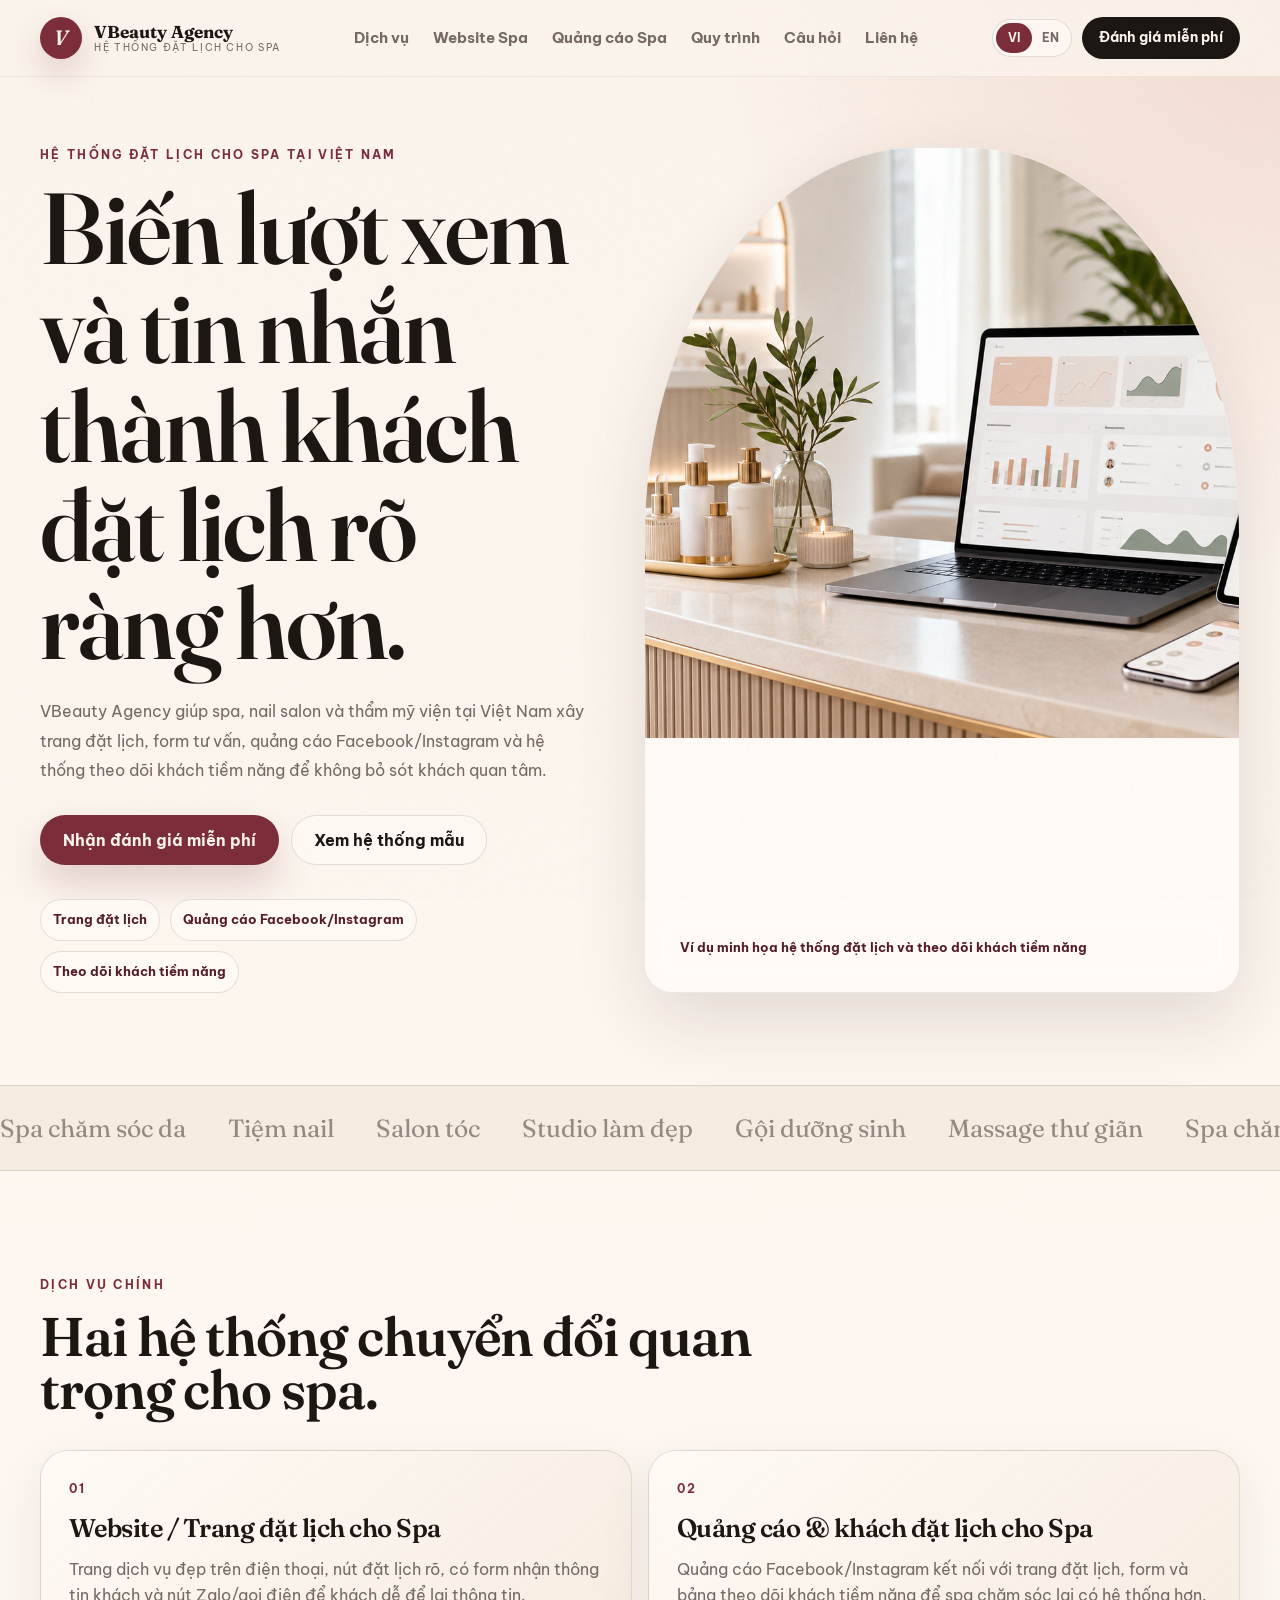
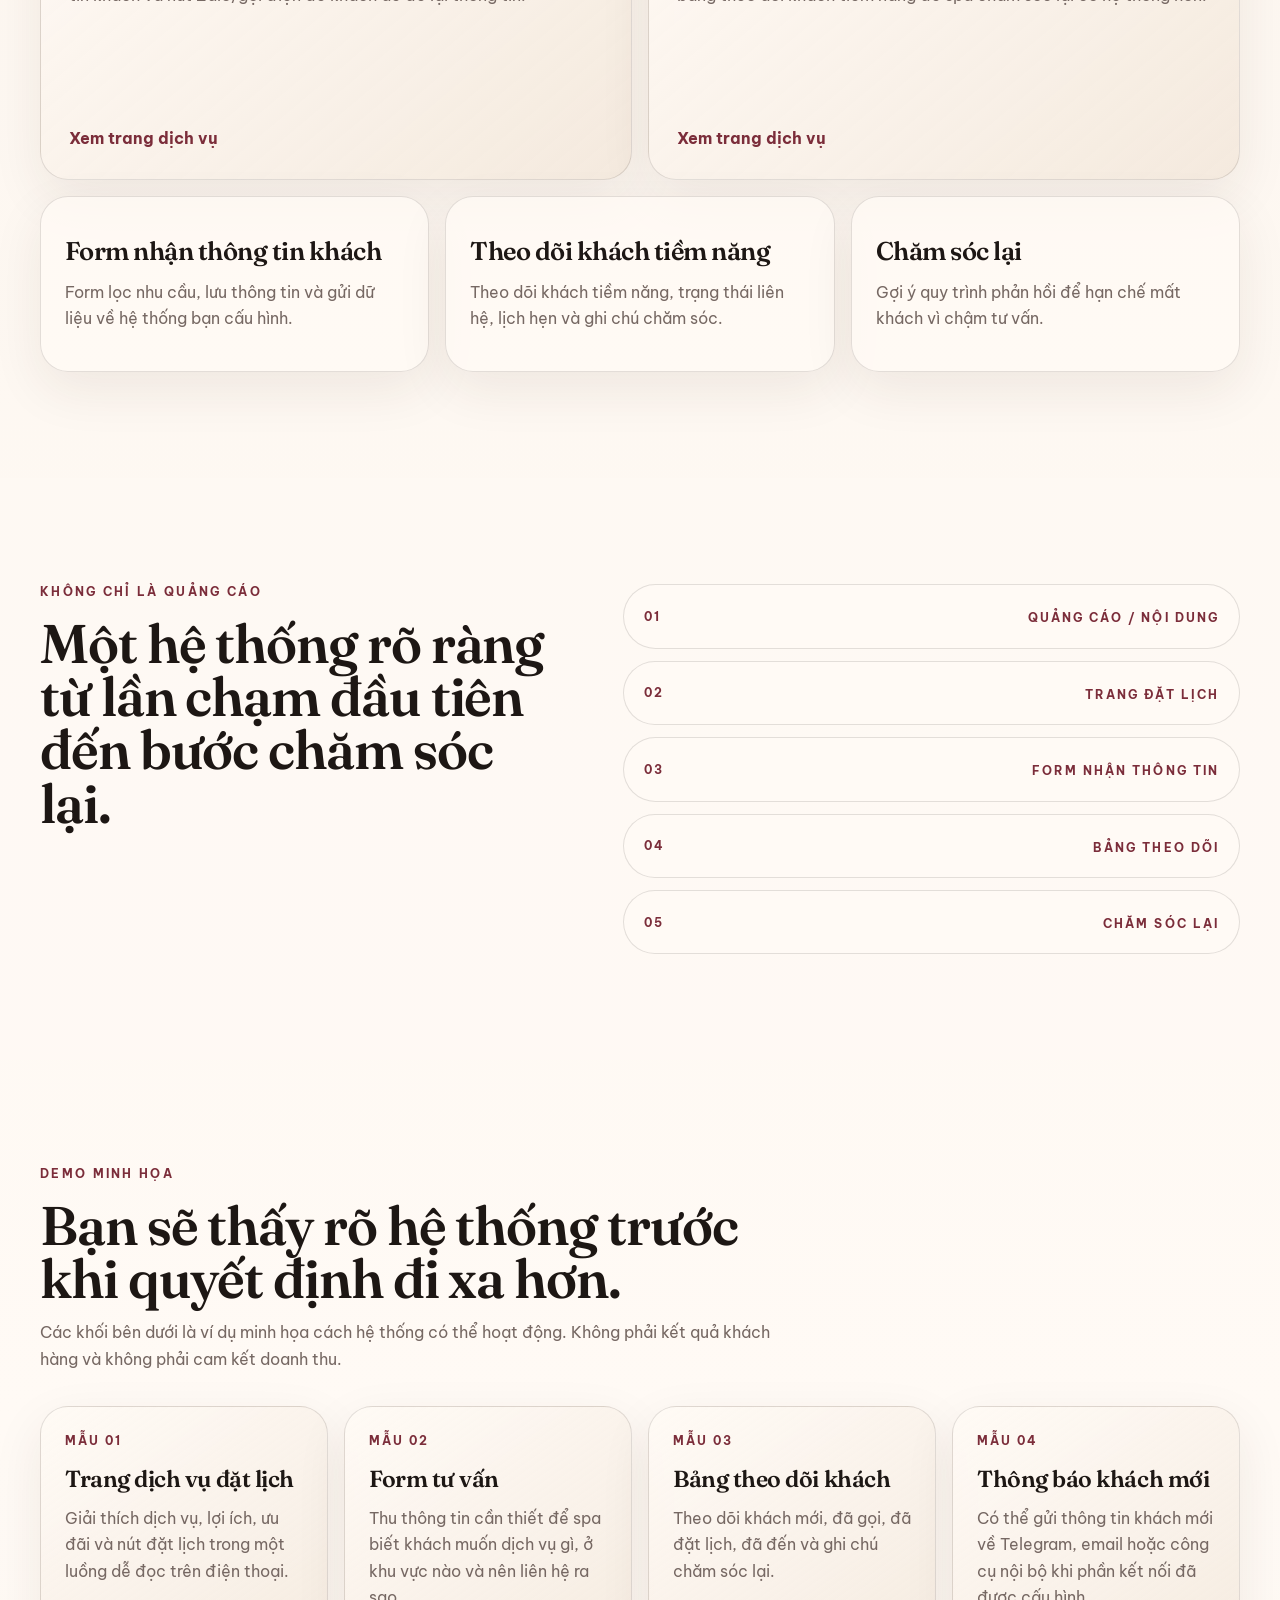
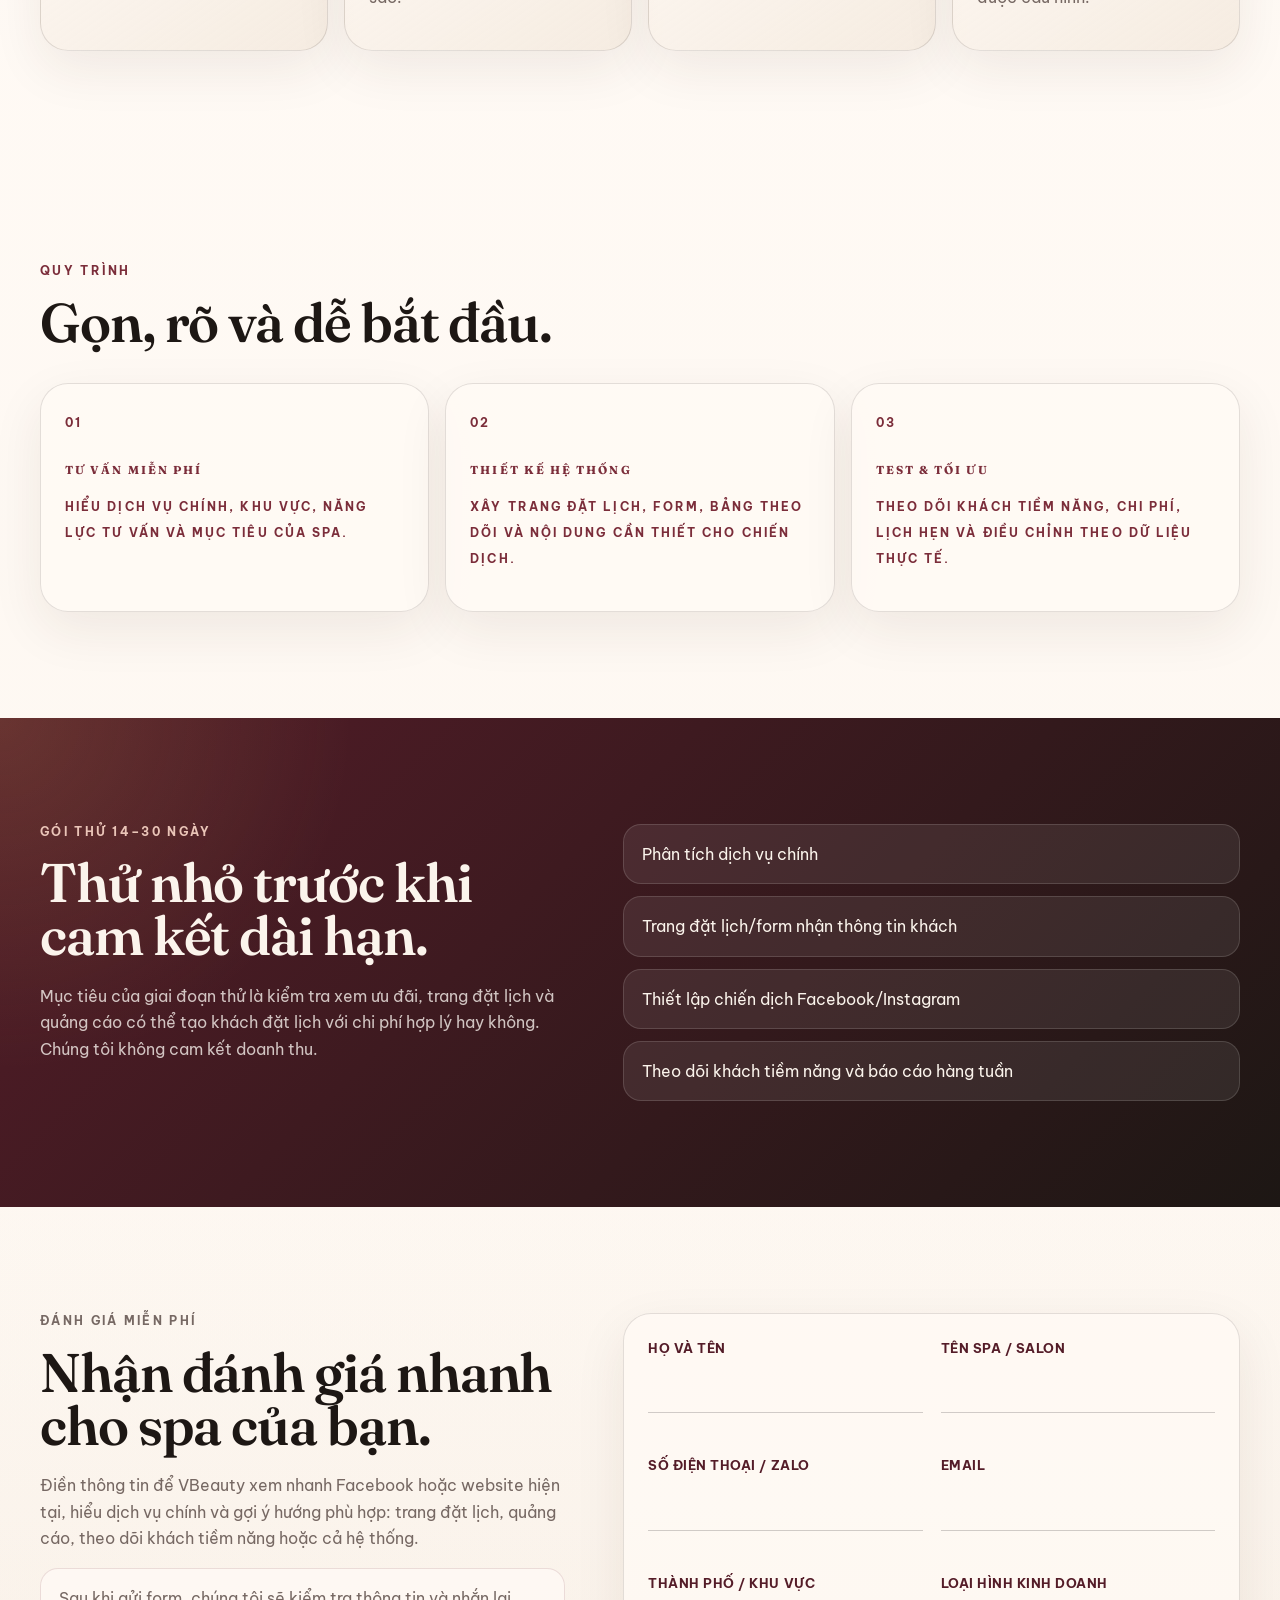
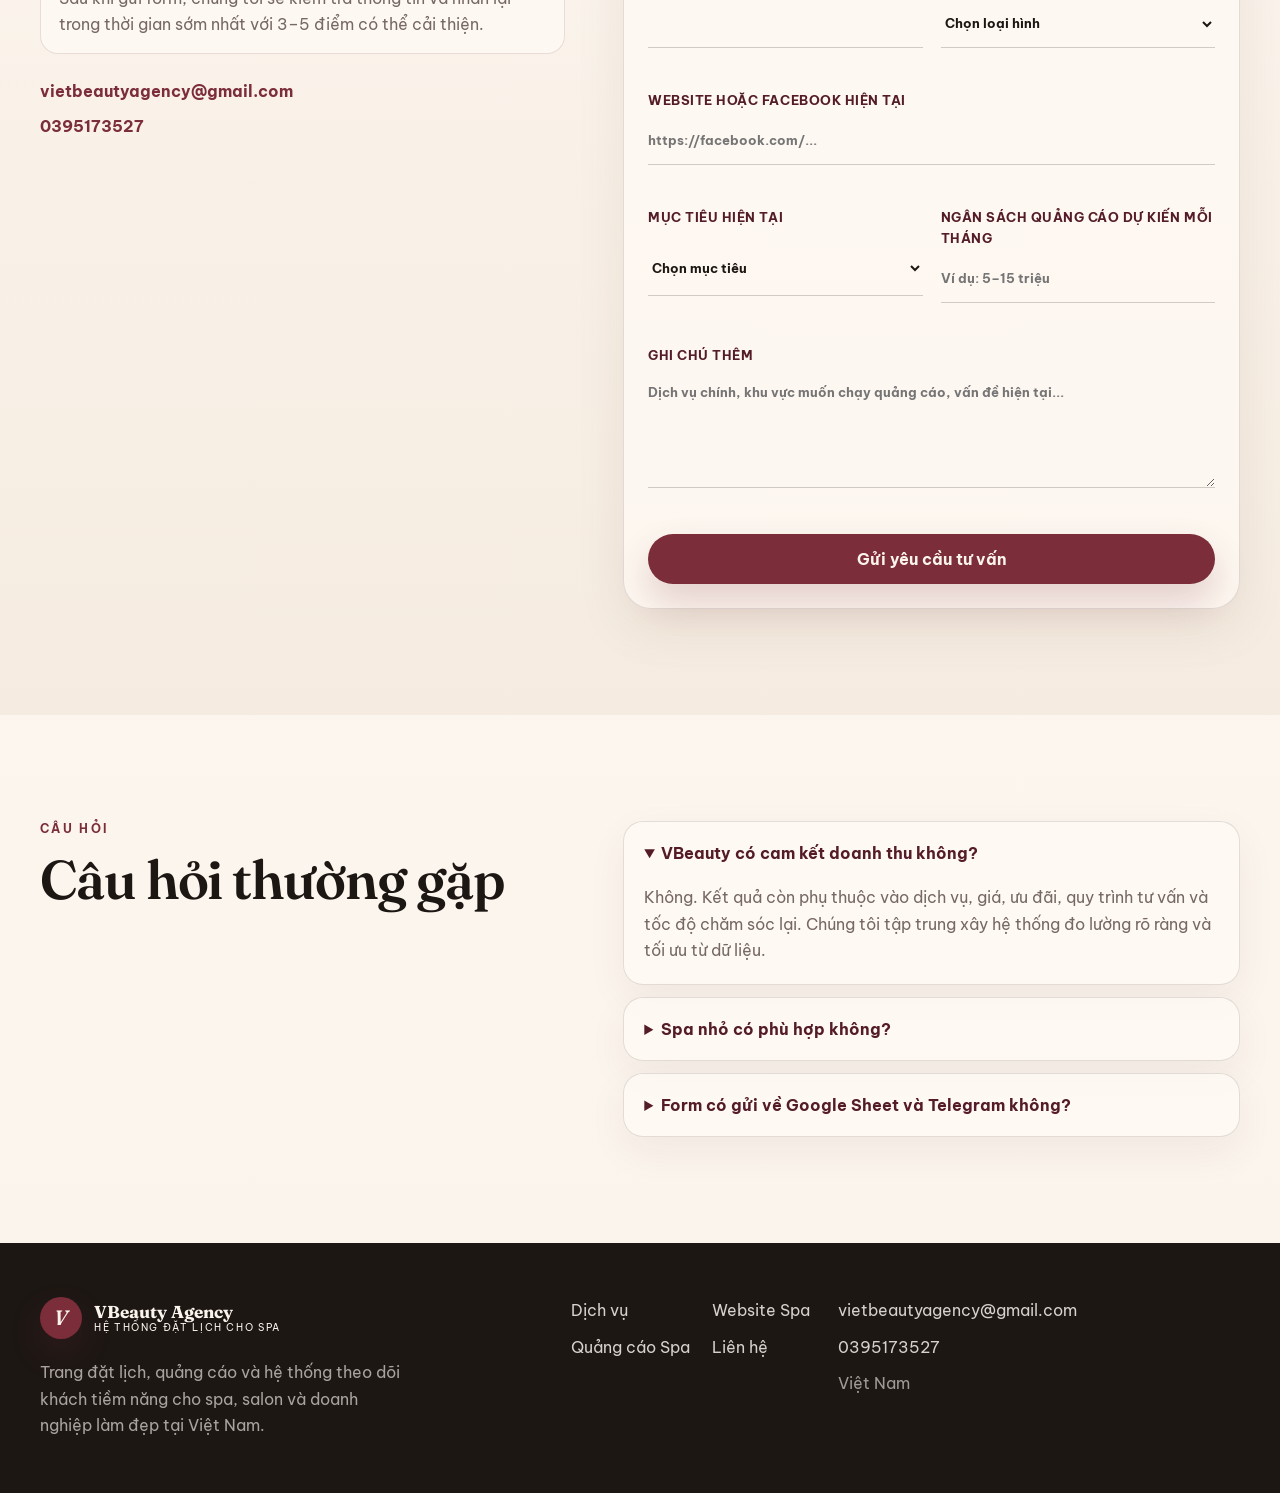
==== commit 8eedfcd5: "Refine bilingual conversion copy" ====
--- a/index.html
+++ b/index.html
@@ -3,7 +3,7 @@
   <head>
     <meta charset="utf-8">
     <meta name="viewport" content="width=device-width, initial-scale=1">
-    <title>VBeauty Agency | Spa Marketing, Landing Page & Lead Booking</title>
+    <title data-vi="VBeauty Agency | Hệ thống đặt lịch cho spa" data-en="VBeauty Agency | Spa Marketing, Landing Pages & Lead Booking">VBeauty Agency | Hệ thống đặt lịch cho spa</title>
     <meta
       name="description"
       content="VBeauty Agency giúp spa, salon và beauty business tại Việt Nam có hệ thống landing page, quảng cáo và lead tracking để nhận booking rõ ràng hơn."
@@ -21,7 +21,10 @@
     <link rel="stylesheet" href="styles.css">
   </head>
   <body>
-    <a class="skip-link" href="#main">Skip to main content</a>
+    <a class="skip-link" href="#main">
+      <span data-lang-block="vi">Bỏ qua đến nội dung chính</span>
+      <span data-lang-block="en">Skip to main content</span>
+    </a>
 
     <header class="site-header" id="top">
       <div class="container nav-shell">
@@ -29,7 +32,10 @@
           <span class="brand-mark">V</span>
           <span>
             <strong>VBeauty Agency</strong>
-            <small>Beauty Growth Studio</small>
+            <small>
+              <span data-lang-block="vi">Hệ thống đặt lịch cho spa</span>
+              <span data-lang-block="en">Beauty Growth Studio</span>
+            </small>
           </span>
         </a>
 
@@ -43,7 +49,7 @@
           <a href="website-spa/"><span data-lang-block="vi">Website Spa</span><span data-lang-block="en">Spa Websites</span></a>
           <a href="quang-cao-spa/"><span data-lang-block="vi">Quảng cáo Spa</span><span data-lang-block="en">Spa Ads</span></a>
           <a href="#process"><span data-lang-block="vi">Quy trình</span><span data-lang-block="en">Process</span></a>
-          <a href="#faq">FAQ</a>
+          <a href="#faq"><span data-lang-block="vi">Câu hỏi</span><span data-lang-block="en">FAQ</span></a>
           <a href="#contact"><span data-lang-block="vi">Liên hệ</span><span data-lang-block="en">Contact</span></a>
         </nav>
 
@@ -53,7 +59,7 @@
             <button type="button" data-set-lang="en">EN</button>
           </div>
           <a class="btn btn-dark btn-small" href="#contact">
-            <span data-lang-block="vi">Tư vấn miễn phí</span>
+            <span data-lang-block="vi">Đánh giá miễn phí</span>
             <span data-lang-block="en">Free consult</span>
           </a>
         </div>
@@ -65,38 +71,41 @@
         <div class="container hero-grid">
           <div class="hero-copy reveal">
             <p class="eyebrow">
-              <span data-lang-block="vi">Beauty Growth Studio cho spa tại Việt Nam</span>
+              <span data-lang-block="vi">Hệ thống đặt lịch cho spa tại Việt Nam</span>
               <span data-lang-block="en">Beauty growth studio for Vietnamese spas</span>
             </p>
             <h1 class="display">
-              <span data-lang-block="vi">Giúp spa có trang đặt lịch đẹp hơn, quảng cáo rõ hơn và lead dễ theo dõi hơn.</span>
-              <span data-lang-block="en">Turn beauty interest into cleaner bookings, stronger pages and trackable leads.</span>
+              <span data-lang-block="vi">Biến lượt xem và tin nhắn thành khách đặt lịch rõ ràng hơn.</span>
+              <span data-lang-block="en">Turn views and messages into clearer booking leads.</span>
             </h1>
             <p class="lead">
-              <span data-lang-block="vi">VBeauty Agency xây landing page, form nhận lead, quảng cáo Facebook/Instagram và hệ thống theo dõi để spa biết khách đến từ đâu, ai cần follow-up và bước nào đang tạo booking.</span>
-              <span data-lang-block="en">VBeauty Agency builds landing pages, lead forms, Facebook/Instagram ads and tracking systems so beauty businesses know where leads come from, who needs follow-up and what is creating bookings.</span>
+              <span data-lang-block="vi">VBeauty Agency giúp spa, nail salon và thẩm mỹ viện tại Việt Nam xây trang đặt lịch, form tư vấn, quảng cáo Facebook/Instagram và hệ thống theo dõi khách tiềm năng để không bỏ sót khách quan tâm.</span>
+              <span data-lang-block="en">VBeauty Agency helps spas, nail salons and beauty studios in Vietnam build landing pages, consultation forms, Facebook/Instagram ads and lead tracking so interested clients do not slip away.</span>
             </p>
             <div class="button-row">
               <a class="btn btn-primary" href="#contact">
-                <span data-lang-block="vi">Đặt lịch tư vấn miễn phí</span>
-                <span data-lang-block="en">Book a free consultation</span>
+                <span data-lang-block="vi">Nhận đánh giá miễn phí</span>
+                <span data-lang-block="en">Get a free review</span>
               </a>
-              <a class="btn btn-ghost" href="#services">
-                <span data-lang-block="vi">Xem dịch vụ</span>
-                <span data-lang-block="en">Explore services</span>
+              <a class="btn btn-ghost" href="#system">
+                <span data-lang-block="vi">Xem hệ thống mẫu</span>
+                <span data-lang-block="en">See the sample system</span>
               </a>
             </div>
             <div class="trust-line" aria-label="Service focus">
-              <span>Landing Page</span>
-              <span>Facebook/Instagram Ads</span>
-              <span>Lead Tracking</span>
+              <span data-lang-block="vi">Trang đặt lịch</span>
+              <span data-lang-block="en">Booking landing pages</span>
+              <span data-lang-block="vi">Quảng cáo Facebook/Instagram</span>
+              <span data-lang-block="en">Facebook/Instagram ads</span>
+              <span data-lang-block="vi">Theo dõi khách tiềm năng</span>
+              <span data-lang-block="en">Lead tracking</span>
             </div>
           </div>
 
           <figure class="hero-media reveal delay-2">
             <img src="assets/hero-beauty-agency.png" alt="Premium spa reception with devices showing booking and dashboard screens">
             <figcaption class="media-note">
-              <span data-lang-block="vi">Ví dụ minh họa hệ thống đặt lịch và theo dõi lead</span>
+              <span data-lang-block="vi">Ví dụ minh họa hệ thống đặt lịch và theo dõi khách tiềm năng</span>
               <span data-lang-block="en">Illustrative example of booking and lead tracking system</span>
             </figcaption>
           </figure>
@@ -105,16 +114,16 @@
 
       <section class="marquee-band" aria-label="Businesses we help">
         <div class="marquee-track">
-          <span>Facial Spa</span>
-          <span>Nail Salon</span>
-          <span>Hair Salon</span>
-          <span>Beauty Studio</span>
-          <span>Gội dưỡng sinh</span>
-          <span>Massage thư giãn</span>
-          <span>Facial Spa</span>
-          <span>Nail Salon</span>
-          <span>Hair Salon</span>
-          <span>Beauty Studio</span>
+          <span><span data-lang-block="vi">Spa chăm sóc da</span><span data-lang-block="en">Facial spa</span></span>
+          <span><span data-lang-block="vi">Tiệm nail</span><span data-lang-block="en">Nail salon</span></span>
+          <span><span data-lang-block="vi">Salon tóc</span><span data-lang-block="en">Hair salon</span></span>
+          <span><span data-lang-block="vi">Studio làm đẹp</span><span data-lang-block="en">Beauty studio</span></span>
+          <span><span data-lang-block="vi">Gội dưỡng sinh</span><span data-lang-block="en">Head spa</span></span>
+          <span><span data-lang-block="vi">Massage thư giãn</span><span data-lang-block="en">Relaxation massage</span></span>
+          <span><span data-lang-block="vi">Spa chăm sóc da</span><span data-lang-block="en">Facial spa</span></span>
+          <span><span data-lang-block="vi">Tiệm nail</span><span data-lang-block="en">Nail salon</span></span>
+          <span><span data-lang-block="vi">Salon tóc</span><span data-lang-block="en">Hair salon</span></span>
+          <span><span data-lang-block="vi">Studio làm đẹp</span><span data-lang-block="en">Beauty studio</span></span>
         </div>
       </section>
 
@@ -135,11 +144,11 @@
             <a class="offer-card featured reveal" href="website-spa/">
               <span class="card-number">01</span>
               <h3>
-                <span data-lang-block="vi">Website / Landing Page cho Spa</span>
+                <span data-lang-block="vi">Website / Trang đặt lịch cho Spa</span>
                 <span data-lang-block="en">Spa Website / Landing Page</span>
               </h3>
               <p>
-                <span data-lang-block="vi">Trang dịch vụ đẹp trên điện thoại, rõ CTA, có form nhận lead và nút Zalo/gọi điện để khách dễ để lại thông tin.</span>
+                <span data-lang-block="vi">Trang dịch vụ đẹp trên điện thoại, nút đặt lịch rõ, có form nhận thông tin khách và nút Zalo/gọi điện để khách dễ để lại thông tin.</span>
                 <span data-lang-block="en">A mobile-first service page with clear CTAs, lead form, Zalo/call actions and a more trustworthy first impression.</span>
               </p>
               <strong>
@@ -151,11 +160,11 @@
             <a class="offer-card featured reveal delay-1" href="quang-cao-spa/">
               <span class="card-number">02</span>
               <h3>
-                <span data-lang-block="vi">Quảng cáo & Lead Booking cho Spa</span>
+                <span data-lang-block="vi">Quảng cáo & khách đặt lịch cho Spa</span>
                 <span data-lang-block="en">Spa Ads & Lead Booking</span>
               </h3>
               <p>
-                <span data-lang-block="vi">Quảng cáo Facebook/Instagram kết nối với landing page/form và bảng theo dõi lead để spa follow-up có hệ thống hơn.</span>
+                <span data-lang-block="vi">Quảng cáo Facebook/Instagram kết nối với trang đặt lịch, form và bảng theo dõi khách tiềm năng để spa chăm sóc lại có hệ thống hơn.</span>
                 <span data-lang-block="en">Facebook/Instagram ads connected to a landing page, lead form and tracking sheet so follow-up becomes more measurable.</span>
               </p>
               <strong>
@@ -167,21 +176,21 @@
 
           <div class="support-grid">
             <article class="mini-card reveal">
-              <h3>Lead Form</h3>
+              <h3><span data-lang-block="vi">Form nhận thông tin khách</span><span data-lang-block="en">Lead Form</span></h3>
               <p>
                 <span data-lang-block="vi">Form lọc nhu cầu, lưu thông tin và gửi dữ liệu về hệ thống bạn cấu hình.</span>
                 <span data-lang-block="en">Need-based lead forms that collect cleaner contact information.</span>
               </p>
             </article>
             <article class="mini-card reveal delay-1">
-              <h3>Tracking</h3>
+              <h3><span data-lang-block="vi">Theo dõi khách tiềm năng</span><span data-lang-block="en">Tracking</span></h3>
               <p>
-                <span data-lang-block="vi">Theo dõi lead, trạng thái liên hệ, lịch hẹn và ghi chú chăm sóc.</span>
+                <span data-lang-block="vi">Theo dõi khách tiềm năng, trạng thái liên hệ, lịch hẹn và ghi chú chăm sóc.</span>
                 <span data-lang-block="en">Track leads, contact status, appointments and follow-up notes.</span>
               </p>
             </article>
             <article class="mini-card reveal delay-2">
-              <h3>Follow-up</h3>
+              <h3><span data-lang-block="vi">Chăm sóc lại</span><span data-lang-block="en">Follow-up</span></h3>
               <p>
                 <span data-lang-block="vi">Gợi ý quy trình phản hồi để hạn chế mất khách vì chậm tư vấn.</span>
                 <span data-lang-block="en">Follow-up structure that helps reduce lost leads from slow replies.</span>
@@ -199,16 +208,58 @@
               <span data-lang-block="en">More than running ads</span>
             </p>
             <h2 class="display-sm">
-              <span data-lang-block="vi">Một hệ thống rõ ràng từ lần chạm đầu tiên đến follow-up.</span>
+              <span data-lang-block="vi">Một hệ thống rõ ràng từ lần chạm đầu tiên đến bước chăm sóc lại.</span>
               <span data-lang-block="en">A clearer system from first click to follow-up.</span>
             </h2>
           </div>
           <div class="funnel reveal delay-1">
-            <div><span>01</span><strong>Ad / Content</strong></div>
-            <div><span>02</span><strong>Landing Page</strong></div>
-            <div><span>03</span><strong>Lead Form</strong></div>
-            <div><span>04</span><strong>Tracking Sheet</strong></div>
-            <div><span>05</span><strong>Follow-up</strong></div>
+            <div><span>01</span><strong><span data-lang-block="vi">Quảng cáo / nội dung</span><span data-lang-block="en">Ad / Content</span></strong></div>
+            <div><span>02</span><strong><span data-lang-block="vi">Trang đặt lịch</span><span data-lang-block="en">Landing Page</span></strong></div>
+            <div><span>03</span><strong><span data-lang-block="vi">Form nhận thông tin</span><span data-lang-block="en">Lead Form</span></strong></div>
+            <div><span>04</span><strong><span data-lang-block="vi">Bảng theo dõi</span><span data-lang-block="en">Tracking Sheet</span></strong></div>
+            <div><span>05</span><strong><span data-lang-block="vi">Chăm sóc lại</span><span data-lang-block="en">Follow-up</span></strong></div>
+          </div>
+        </div>
+      </section>
+
+      <section class="section">
+        <div class="container">
+          <div class="section-kicker reveal">
+            <p class="eyebrow">
+              <span data-lang-block="vi">Demo minh họa</span>
+              <span data-lang-block="en">Sample system</span>
+            </p>
+            <h2 class="display-sm">
+              <span data-lang-block="vi">Bạn sẽ thấy rõ hệ thống trước khi quyết định đi xa hơn.</span>
+              <span data-lang-block="en">See the system clearly before deciding the next step.</span>
+            </h2>
+            <p class="section-note">
+              <span data-lang-block="vi">Các khối bên dưới là ví dụ minh họa cách hệ thống có thể hoạt động. Không phải kết quả khách hàng và không phải cam kết doanh thu.</span>
+              <span data-lang-block="en">The blocks below are illustrative examples of how the system can work. They are not client results and not revenue promises.</span>
+            </p>
+          </div>
+
+          <div class="demo-grid">
+            <article class="demo-card reveal">
+              <span><span data-lang-block="vi">Mẫu 01</span><span data-lang-block="en">Sample 01</span></span>
+              <h3><span data-lang-block="vi">Trang dịch vụ đặt lịch</span><span data-lang-block="en">Service landing page</span></h3>
+              <p><span data-lang-block="vi">Giải thích dịch vụ, lợi ích, ưu đãi và nút đặt lịch trong một luồng dễ đọc trên điện thoại.</span><span data-lang-block="en">Explains the service, benefits, offer and booking action in one mobile-friendly flow.</span></p>
+            </article>
+            <article class="demo-card reveal delay-1">
+              <span><span data-lang-block="vi">Mẫu 02</span><span data-lang-block="en">Sample 02</span></span>
+              <h3><span data-lang-block="vi">Form tư vấn</span><span data-lang-block="en">Consultation form</span></h3>
+              <p><span data-lang-block="vi">Thu thông tin cần thiết để spa biết khách muốn dịch vụ gì, ở khu vực nào và nên liên hệ ra sao.</span><span data-lang-block="en">Collects the details your team needs: service interest, area and best contact method.</span></p>
+            </article>
+            <article class="demo-card reveal delay-2">
+              <span><span data-lang-block="vi">Mẫu 03</span><span data-lang-block="en">Sample 03</span></span>
+              <h3><span data-lang-block="vi">Bảng theo dõi khách</span><span data-lang-block="en">Lead tracking sheet</span></h3>
+              <p><span data-lang-block="vi">Theo dõi khách mới, đã gọi, đã đặt lịch, đã đến và ghi chú chăm sóc lại.</span><span data-lang-block="en">Tracks new leads, contacted leads, appointments, visits and follow-up notes.</span></p>
+            </article>
+            <article class="demo-card reveal">
+              <span><span data-lang-block="vi">Mẫu 04</span><span data-lang-block="en">Sample 04</span></span>
+              <h3><span data-lang-block="vi">Thông báo khách mới</span><span data-lang-block="en">New lead alert</span></h3>
+              <p><span data-lang-block="vi">Có thể gửi thông tin khách mới về Telegram, email hoặc công cụ nội bộ khi phần kết nối đã được cấu hình.</span><span data-lang-block="en">Can send new lead alerts to Telegram, email or your internal workflow when configured.</span></p>
+            </article>
           </div>
         </div>
       </section>
@@ -234,12 +285,12 @@
             <article class="process-card reveal delay-1">
               <span>02</span>
               <h3><span data-lang-block="vi">Thiết kế hệ thống</span><span data-lang-block="en">System setup</span></h3>
-              <p><span data-lang-block="vi">Xây landing page, form, tracking và nội dung cần thiết cho chiến dịch.</span><span data-lang-block="en">We build the page, form, tracking and campaign assets.</span></p>
+              <p><span data-lang-block="vi">Xây trang đặt lịch, form, bảng theo dõi và nội dung cần thiết cho chiến dịch.</span><span data-lang-block="en">We build the page, form, tracking and campaign assets.</span></p>
             </article>
             <article class="process-card reveal delay-2">
               <span>03</span>
               <h3><span data-lang-block="vi">Test & tối ưu</span><span data-lang-block="en">Test and optimize</span></h3>
-              <p><span data-lang-block="vi">Theo dõi lead, chi phí, lịch hẹn và điều chỉnh theo dữ liệu thực tế.</span><span data-lang-block="en">We review leads, cost, appointment status and improve from data.</span></p>
+              <p><span data-lang-block="vi">Theo dõi khách tiềm năng, chi phí, lịch hẹn và điều chỉnh theo dữ liệu thực tế.</span><span data-lang-block="en">We review leads, cost, appointment status and improve from data.</span></p>
             </article>
           </div>
         </div>
@@ -249,23 +300,23 @@
         <div class="container split-grid">
           <div class="reveal">
             <p class="eyebrow light">
-              <span data-lang-block="vi">Gói test 14–30 ngày</span>
+              <span data-lang-block="vi">Gói thử 14–30 ngày</span>
               <span data-lang-block="en">14–30 day pilot</span>
             </p>
             <h2 class="display-sm">
-              <span data-lang-block="vi">Test nhỏ trước khi cam kết dài hạn.</span>
+              <span data-lang-block="vi">Thử nhỏ trước khi cam kết dài hạn.</span>
               <span data-lang-block="en">Start with a focused pilot before a long-term commitment.</span>
             </h2>
             <p>
-              <span data-lang-block="vi">Mục tiêu của giai đoạn test là kiểm tra xem offer, landing page và quảng cáo có thể tạo lead đặt lịch với chi phí hợp lý hay không. Chúng tôi không cam kết doanh thu.</span>
+              <span data-lang-block="vi">Mục tiêu của giai đoạn thử là kiểm tra xem ưu đãi, trang đặt lịch và quảng cáo có thể tạo khách đặt lịch với chi phí hợp lý hay không. Chúng tôi không cam kết doanh thu.</span>
               <span data-lang-block="en">The pilot is designed to test whether your offer, landing page and ads can generate booking leads at a reasonable cost. We do not guarantee revenue.</span>
             </p>
           </div>
           <ul class="check-list reveal delay-1">
             <li><span data-lang-block="vi">Phân tích dịch vụ chính</span><span data-lang-block="en">Core service review</span></li>
-            <li><span data-lang-block="vi">Landing page/form nhận lead</span><span data-lang-block="en">Landing page and lead form</span></li>
-            <li><span data-lang-block="vi">Setup chiến dịch Facebook/Instagram</span><span data-lang-block="en">Facebook/Instagram campaign setup</span></li>
-            <li><span data-lang-block="vi">Lead tracking và báo cáo hàng tuần</span><span data-lang-block="en">Lead tracking and weekly reporting</span></li>
+            <li><span data-lang-block="vi">Trang đặt lịch/form nhận thông tin khách</span><span data-lang-block="en">Landing page and lead form</span></li>
+            <li><span data-lang-block="vi">Thiết lập chiến dịch Facebook/Instagram</span><span data-lang-block="en">Facebook/Instagram campaign setup</span></li>
+            <li><span data-lang-block="vi">Theo dõi khách tiềm năng và báo cáo hàng tuần</span><span data-lang-block="en">Lead tracking and weekly reporting</span></li>
           </ul>
         </div>
       </section>
@@ -274,16 +325,20 @@
         <div class="container contact-grid">
           <div class="contact-copy reveal">
             <p class="eyebrow">
-              <span data-lang-block="vi">Tư vấn miễn phí</span>
-              <span data-lang-block="en">Free consultation</span>
-            </p>
-            <h2 class="display-sm">
-              <span data-lang-block="vi">Xem spa của bạn phù hợp với hướng nào.</span>
-              <span data-lang-block="en">Find the right growth system for your beauty business.</span>
+              <span data-lang-block="vi">Đánh giá miễn phí</span>
+              <span data-lang-block="en">Free review</span>
+            </p>
+            <h2 class="display-sm">
+              <span data-lang-block="vi">Nhận đánh giá nhanh cho spa của bạn.</span>
+              <span data-lang-block="en">Get a quick review for your spa.</span>
             </h2>
             <p>
-              <span data-lang-block="vi">Điền thông tin để VBeauty hiểu mô hình spa/salon, khu vực và mục tiêu hiện tại trước khi tư vấn.</span>
-              <span data-lang-block="en">Share a few details so VBeauty can understand your business, location and current goals before the consultation.</span>
+              <span data-lang-block="vi">Điền thông tin để VBeauty xem nhanh Facebook hoặc website hiện tại, hiểu dịch vụ chính và gợi ý hướng phù hợp: trang đặt lịch, quảng cáo, theo dõi khách tiềm năng hoặc cả hệ thống.</span>
+              <span data-lang-block="en">Share a few details so VBeauty can review your current Facebook/website, understand your core service and suggest the right direction: landing page, ads, lead tracking or the full system.</span>
+            </p>
+            <p class="next-step-note">
+              <span data-lang-block="vi">Sau khi gửi form, chúng tôi sẽ kiểm tra thông tin và nhắn lại trong thời gian sớm nhất với 3–5 điểm có thể cải thiện.</span>
+              <span data-lang-block="en">After you submit, we will review your details and reply as soon as possible with 3–5 practical improvement points.</span>
             </p>
             <div class="contact-links">
               <a href="mailto:vietbeautyagency@gmail.com">vietbeautyagency@gmail.com</a>
@@ -321,39 +376,39 @@
               <label>
                 <span><span data-lang-block="vi">Loại hình kinh doanh</span><span data-lang-block="en">Business type</span></span>
                 <select name="businessType" required>
-                  <option value="">Spa / Nail / Hair / Beauty...</option>
-                  <option>Spa chăm sóc da / Facial spa</option>
-                  <option>Nail salon</option>
-                  <option>Hair salon</option>
-                  <option>Beauty salon</option>
-                  <option>Khác / Other</option>
+                  <option value="" data-vi="Chọn loại hình" data-en="Choose business type">Chọn loại hình</option>
+                  <option value="facial_spa" data-vi="Spa chăm sóc da" data-en="Facial spa">Spa chăm sóc da</option>
+                  <option value="nail_salon" data-vi="Tiệm nail" data-en="Nail salon">Tiệm nail</option>
+                  <option value="hair_salon" data-vi="Salon tóc" data-en="Hair salon">Salon tóc</option>
+                  <option value="beauty_salon" data-vi="Salon làm đẹp" data-en="Beauty salon">Salon làm đẹp</option>
+                  <option value="other" data-vi="Khác" data-en="Other">Khác</option>
                 </select>
                 <small class="field-error"></small>
               </label>
               <label class="span-2">
-                <span><span data-lang-block="vi">Website/Facebook hiện tại</span><span data-lang-block="en">Current website/Facebook</span></span>
-                <input type="url" name="currentPage" placeholder="https://facebook.com/..." required>
+                <span><span data-lang-block="vi">Website hoặc Facebook hiện tại</span><span data-lang-block="en">Current website/Facebook</span></span>
+                <input type="url" name="currentPage" placeholder="https://facebook.com/..." data-placeholder-vi="https://facebook.com/..." data-placeholder-en="https://facebook.com/..." required>
                 <small class="field-error"></small>
               </label>
               <label>
                 <span><span data-lang-block="vi">Mục tiêu hiện tại</span><span data-lang-block="en">Current goal</span></span>
                 <select name="goal" required>
-                  <option value="">Select / Chọn mục tiêu</option>
-                  <option>Muốn có thêm khách đặt lịch / More bookings</option>
-                  <option>Muốn cải thiện website / Improve website</option>
-                  <option>Muốn chạy quảng cáo / Run ads</option>
-                  <option>Muốn được tư vấn tổng thể / Full consultation</option>
+                  <option value="" data-vi="Chọn mục tiêu" data-en="Choose goal">Chọn mục tiêu</option>
+                  <option value="more_bookings" data-vi="Muốn có thêm khách đặt lịch" data-en="More booking leads">Muốn có thêm khách đặt lịch</option>
+                  <option value="improve_website" data-vi="Muốn cải thiện website" data-en="Improve website or landing page">Muốn cải thiện website</option>
+                  <option value="run_ads" data-vi="Muốn chạy quảng cáo" data-en="Run Facebook/Instagram ads">Muốn chạy quảng cáo</option>
+                  <option value="full_consultation" data-vi="Muốn được tư vấn tổng thể" data-en="Full consultation">Muốn được tư vấn tổng thể</option>
                 </select>
                 <small class="field-error"></small>
               </label>
               <label>
                 <span><span data-lang-block="vi">Ngân sách quảng cáo dự kiến mỗi tháng</span><span data-lang-block="en">Monthly ad budget estimate</span></span>
-                <input type="text" name="budget" placeholder="Ví dụ: 5–15 triệu / $200–$600" required>
+                <input type="text" name="budget" placeholder="Ví dụ: 5–15 triệu" data-placeholder-vi="Ví dụ: 5–15 triệu" data-placeholder-en="Example: $200–$600" required>
                 <small class="field-error"></small>
               </label>
               <label class="span-2">
                 <span><span data-lang-block="vi">Ghi chú thêm</span><span data-lang-block="en">Additional notes</span></span>
-                <textarea name="message" rows="4" placeholder="Dịch vụ chính, khu vực muốn chạy quảng cáo, vấn đề hiện tại..."></textarea>
+                <textarea name="message" rows="4" placeholder="Dịch vụ chính, khu vực muốn chạy quảng cáo, vấn đề hiện tại..." data-placeholder-vi="Dịch vụ chính, khu vực muốn chạy quảng cáo, vấn đề hiện tại..." data-placeholder-en="Main service, target area, current problem..."></textarea>
                 <small class="field-error"></small>
               </label>
             </div>
@@ -369,7 +424,7 @@
       <section class="section faq-section" id="faq">
         <div class="container faq-layout">
           <div class="section-kicker reveal">
-            <p class="eyebrow">FAQ</p>
+            <p class="eyebrow"><span data-lang-block="vi">Câu hỏi</span><span data-lang-block="en">FAQ</span></p>
             <h2 class="display-sm">
               <span data-lang-block="vi">Câu hỏi thường gặp</span>
               <span data-lang-block="en">Common questions</span>
@@ -378,11 +433,11 @@
           <div class="faq-list reveal delay-1">
             <details open>
               <summary><span data-lang-block="vi">VBeauty có cam kết doanh thu không?</span><span data-lang-block="en">Does VBeauty guarantee revenue?</span></summary>
-              <p><span data-lang-block="vi">Không. Kết quả còn phụ thuộc vào dịch vụ, giá, ưu đãi, quy trình tư vấn và tốc độ follow-up. Chúng tôi tập trung xây hệ thống đo lường rõ ràng và tối ưu từ dữ liệu.</span><span data-lang-block="en">No. Results depend on service quality, pricing, offer, sales process and follow-up speed. We focus on measurable systems and optimization from real data.</span></p>
+              <p><span data-lang-block="vi">Không. Kết quả còn phụ thuộc vào dịch vụ, giá, ưu đãi, quy trình tư vấn và tốc độ chăm sóc lại. Chúng tôi tập trung xây hệ thống đo lường rõ ràng và tối ưu từ dữ liệu.</span><span data-lang-block="en">No. Results depend on service quality, pricing, offer, sales process and follow-up speed. We focus on measurable systems and optimization from real data.</span></p>
             </details>
             <details>
               <summary><span data-lang-block="vi">Spa nhỏ có phù hợp không?</span><span data-lang-block="en">Is this suitable for a small spa?</span></summary>
-              <p><span data-lang-block="vi">Có, nếu spa có dịch vụ rõ ràng và có người phản hồi khách đều đặn. Gói test giúp bắt đầu nhỏ trước khi mở rộng.</span><span data-lang-block="en">Yes, if the spa has a clear service and someone available to reply to leads. The pilot keeps the first step focused.</span></p>
+              <p><span data-lang-block="vi">Có, nếu spa có dịch vụ rõ ràng và có người phản hồi khách đều đặn. Gói thử giúp bắt đầu nhỏ trước khi mở rộng.</span><span data-lang-block="en">Yes, if the spa has a clear service and someone available to reply to leads. The pilot keeps the first step focused.</span></p>
             </details>
             <details>
               <summary><span data-lang-block="vi">Form có gửi về Google Sheet và Telegram không?</span><span data-lang-block="en">Can the form send leads to Google Sheets and Telegram?</span></summary>
@@ -400,11 +455,14 @@
             <span class="brand-mark">V</span>
             <span>
               <strong>VBeauty Agency</strong>
-              <small>Beauty Growth Studio</small>
+              <small>
+                <span data-lang-block="vi">Hệ thống đặt lịch cho spa</span>
+                <span data-lang-block="en">Beauty Growth Studio</span>
+              </small>
             </span>
           </a>
           <p>
-            <span data-lang-block="vi">Landing page, quảng cáo và hệ thống lead booking cho spa, salon và beauty business tại Việt Nam.</span>
+            <span data-lang-block="vi">Trang đặt lịch, quảng cáo và hệ thống theo dõi khách tiềm năng cho spa, salon và doanh nghiệp làm đẹp tại Việt Nam.</span>
             <span data-lang-block="en">Landing pages, ads and lead booking systems for spas, salons and beauty businesses in Vietnam.</span>
           </p>
         </div>
@@ -417,7 +475,7 @@
         <div class="footer-contact">
           <a href="mailto:vietbeautyagency@gmail.com">vietbeautyagency@gmail.com</a>
           <a href="tel:0395173527">0395173527</a>
-          <span>Việt Nam</span>
+          <span><span data-lang-block="vi">Việt Nam</span><span data-lang-block="en">Vietnam</span></span>
         </div>
       </div>
     </footer>
--- a/styles.css
+++ b/styles.css
@@ -437,6 +437,7 @@
 .process-card,
 .info-card,
 .comparison-card,
+.demo-card,
 .lead-form,
 .text-panel {
   border: 1px solid var(--line);
@@ -481,6 +482,7 @@
 .process-card p,
 .info-card p,
 .comparison-card p,
+.demo-card p,
 .text-panel p,
 .contact-copy p,
 .band-dark p,
@@ -501,8 +503,40 @@
 .process-card,
 .info-card,
 .comparison-card,
+.demo-card,
 .text-panel {
   padding: 24px;
+}
+
+.section-note {
+  max-width: 760px;
+  margin: -6px 0 0;
+  color: var(--muted);
+}
+
+.demo-grid {
+  display: grid;
+  gap: 16px;
+}
+
+.demo-card {
+  min-height: 230px;
+  display: flex;
+  flex-direction: column;
+  background: linear-gradient(145deg, rgba(255, 250, 245, 0.9), rgba(241, 229, 216, 0.68));
+}
+
+.demo-card > span {
+  color: var(--wine);
+  font-size: 0.72rem;
+  font-weight: 700;
+  letter-spacing: 0.18em;
+  text-transform: uppercase;
+}
+
+.demo-card h3 {
+  margin: 18px 0 14px;
+  font-size: 1.45rem;
 }
 
 .split-section .display-sm {
@@ -564,6 +598,13 @@
   display: grid;
   gap: 8px;
   margin-top: 24px;
+}
+
+.next-step-note {
+  padding: 16px 18px;
+  border: 1px solid rgba(123, 45, 58, 0.14);
+  border-radius: 18px;
+  background: rgba(255, 250, 245, 0.72);
 }
 
 .contact-links a {
@@ -853,7 +894,8 @@
   .support-grid,
   .process-grid,
   .cards-grid,
-  .comparison-grid {
+  .comparison-grid,
+  .demo-grid {
     grid-template-columns: repeat(2, minmax(0, 1fr));
   }
 
@@ -929,6 +971,10 @@
     grid-template-columns: repeat(3, minmax(0, 1fr));
   }
 
+  .demo-grid {
+    grid-template-columns: repeat(4, minmax(0, 1fr));
+  }
+
   .split-grid,
   .contact-grid,
   .faq-layout {
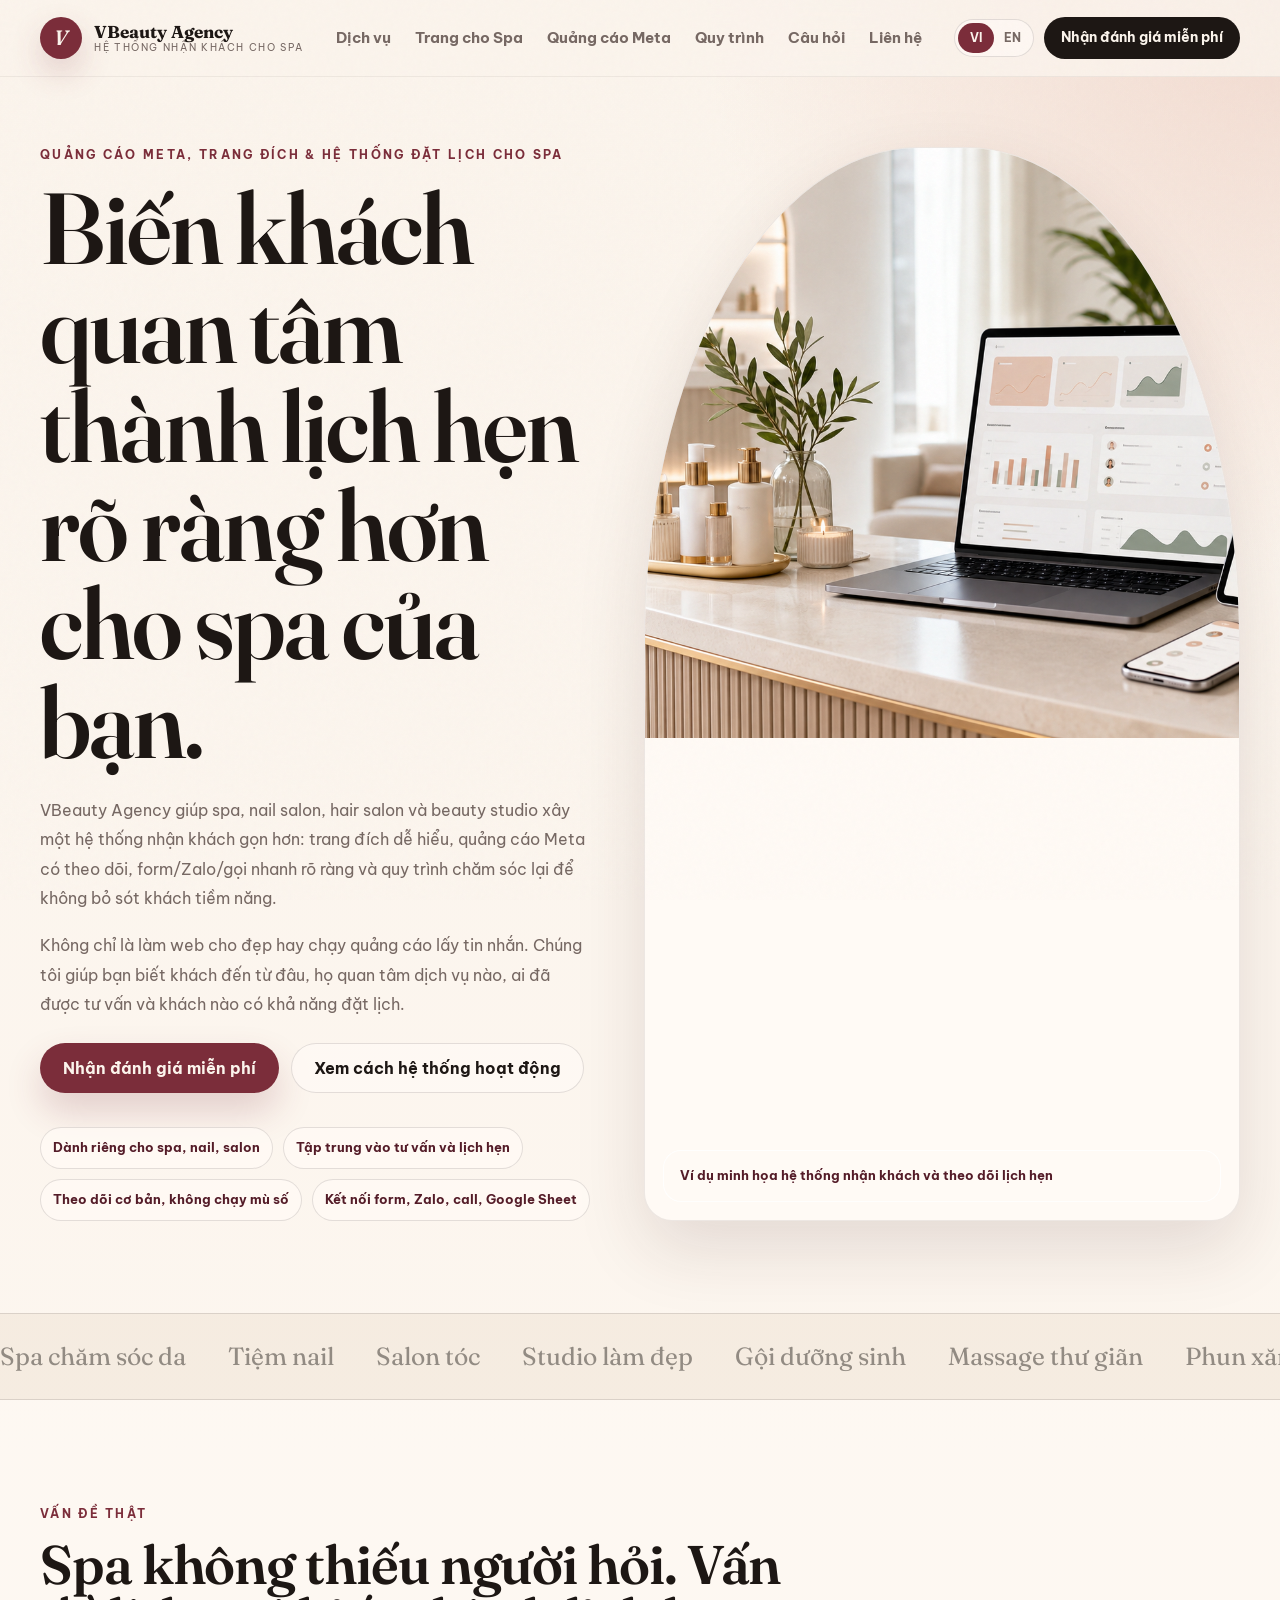
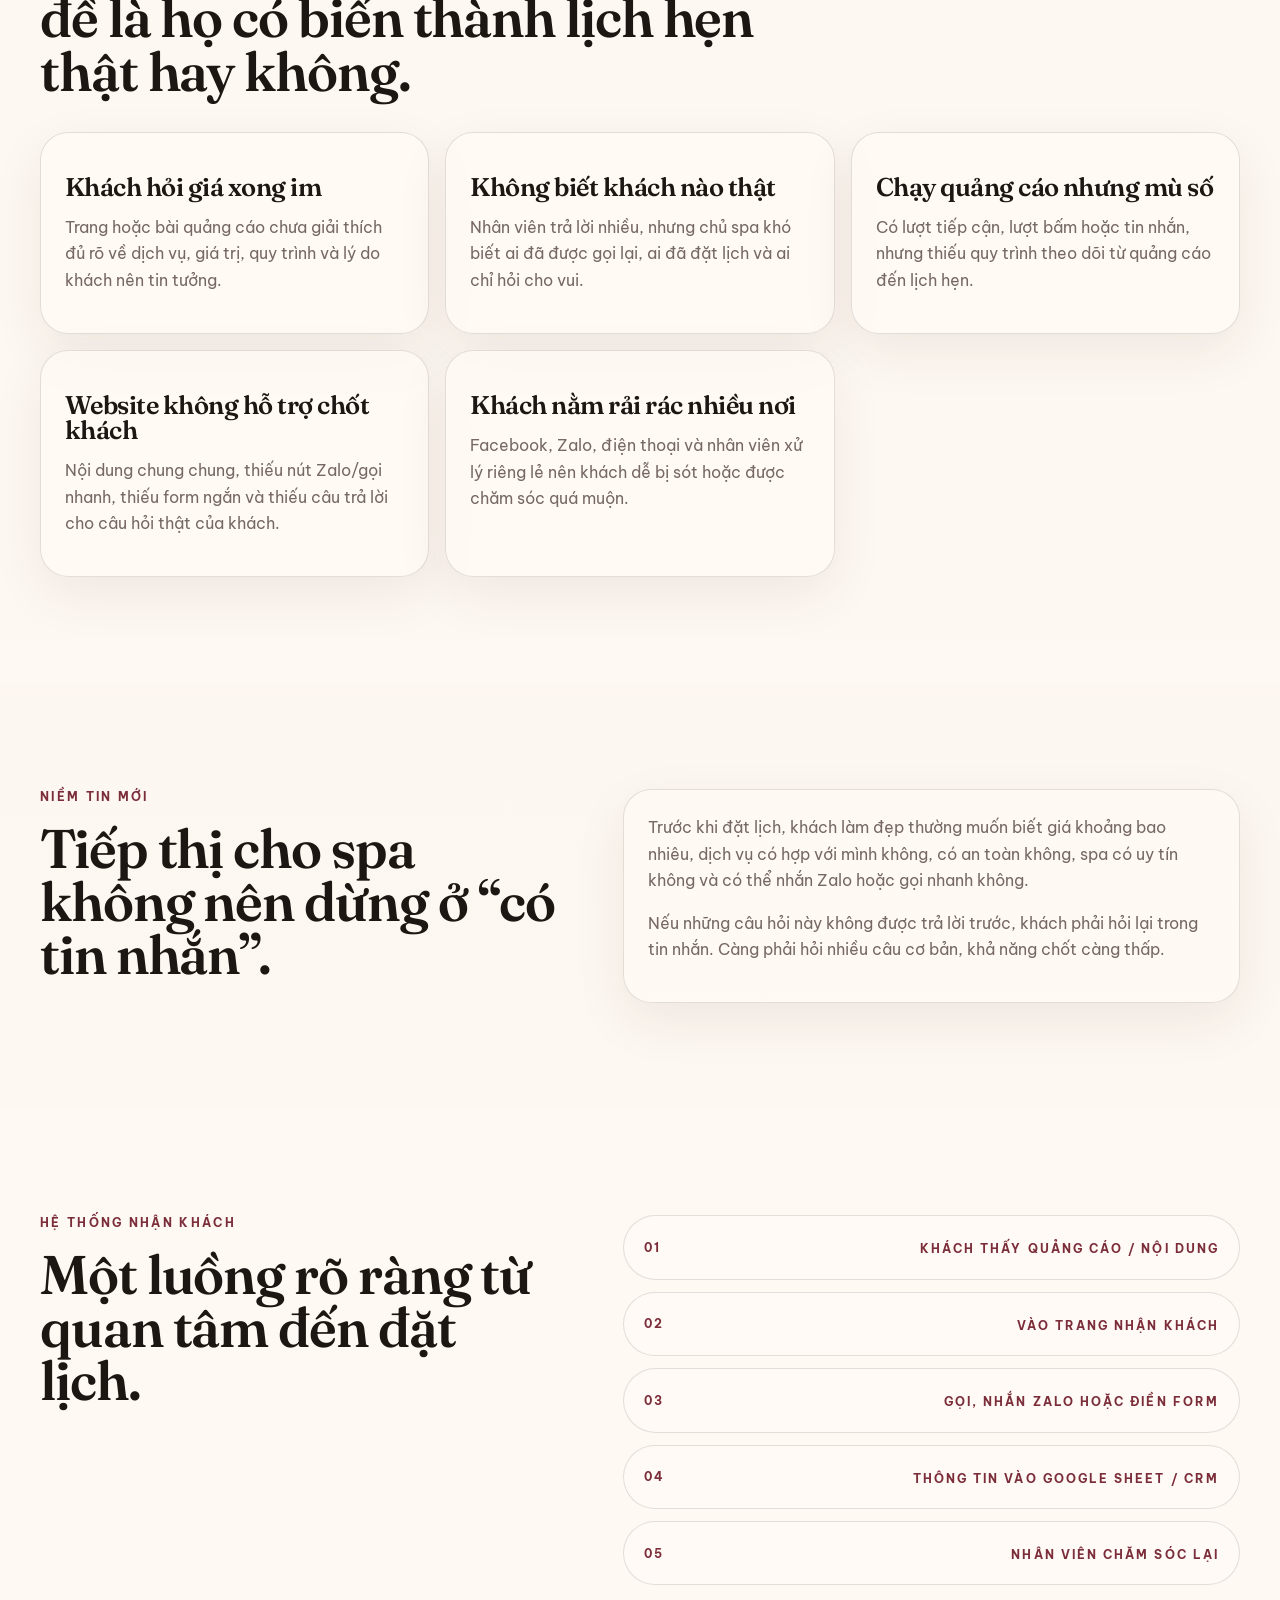
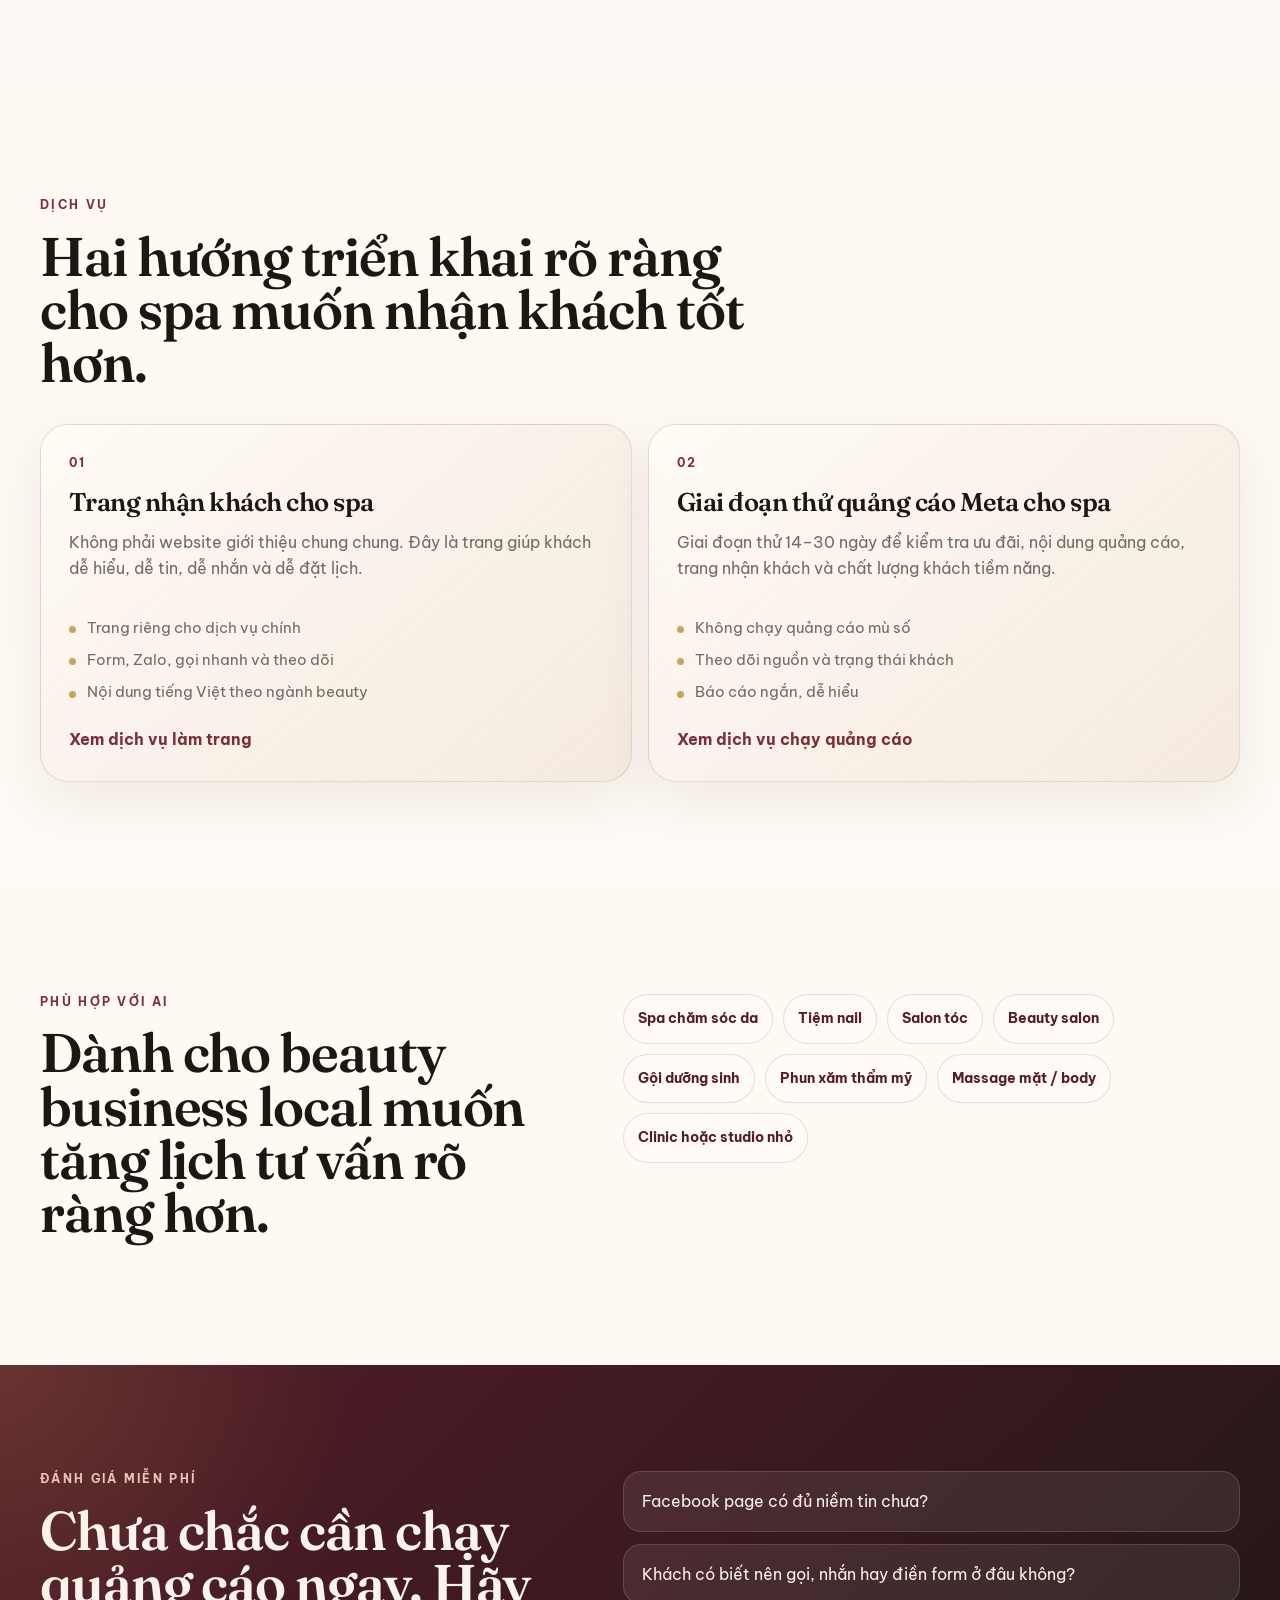
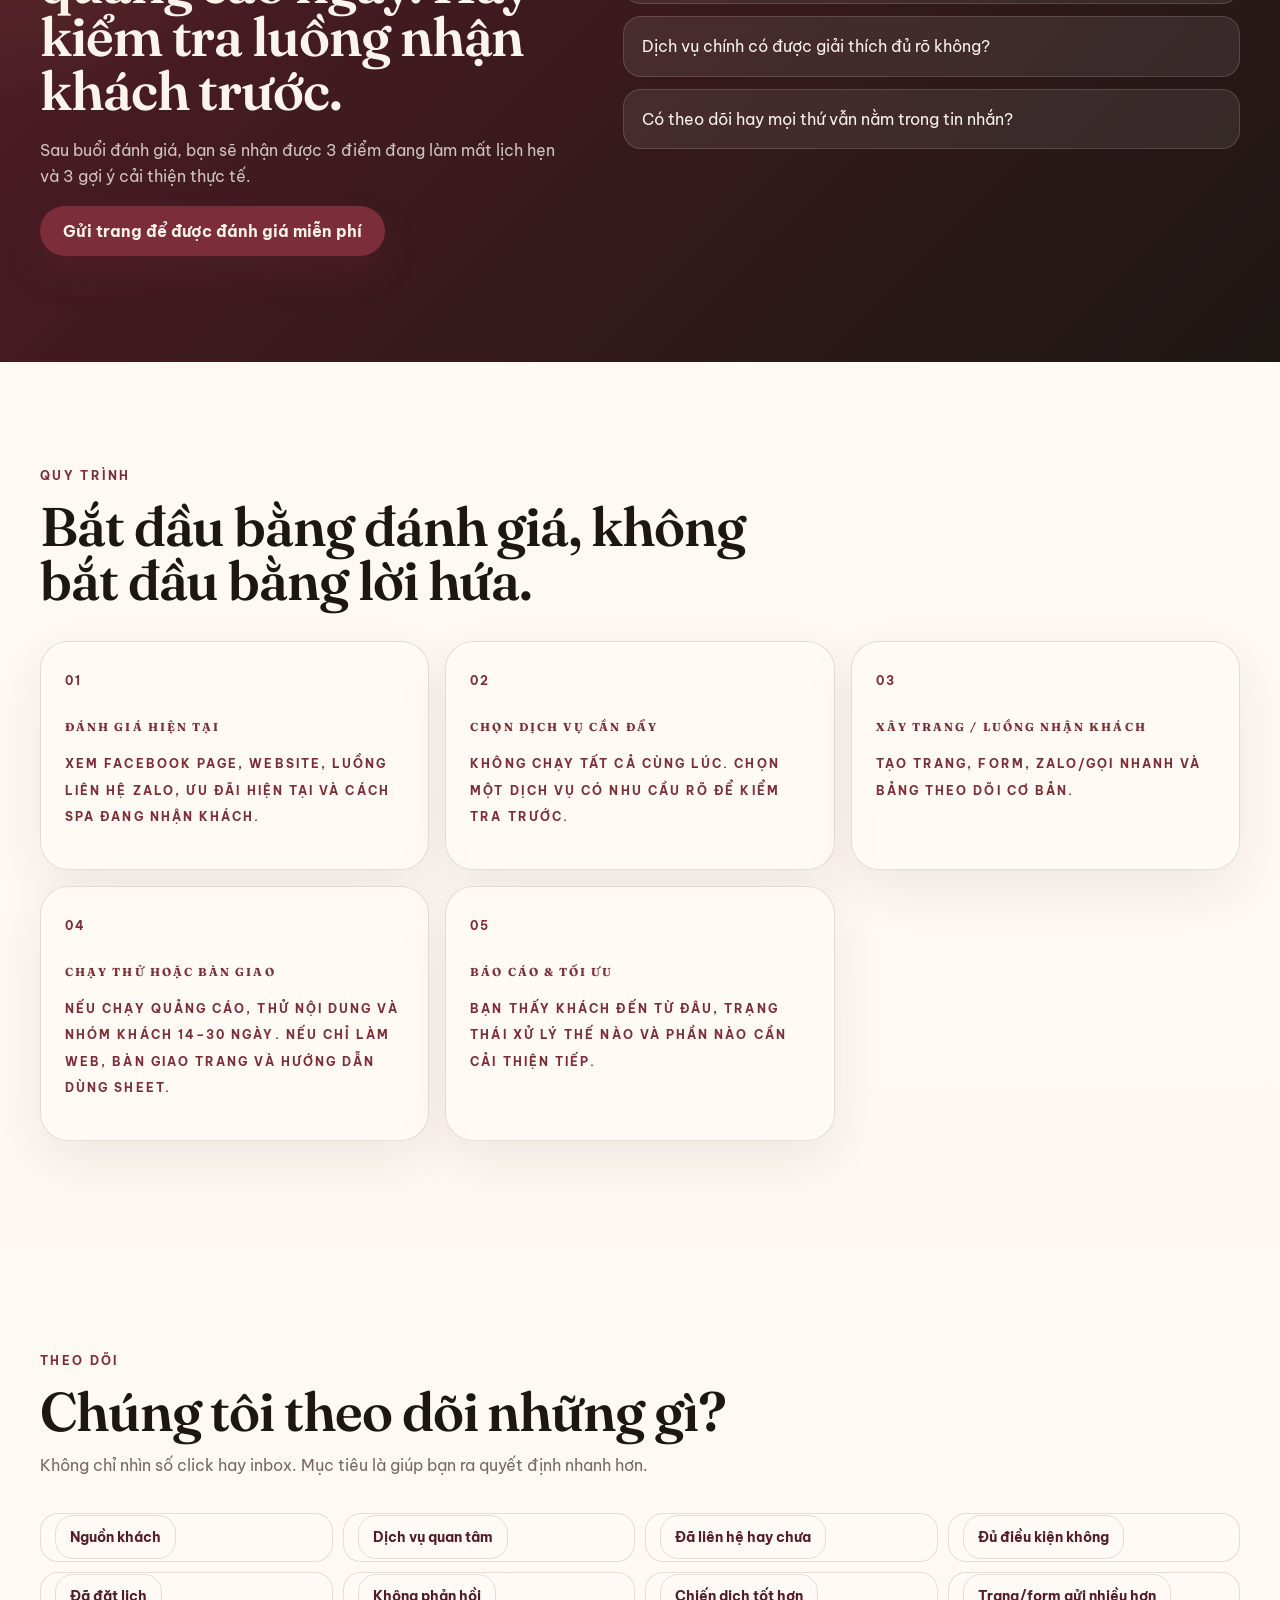
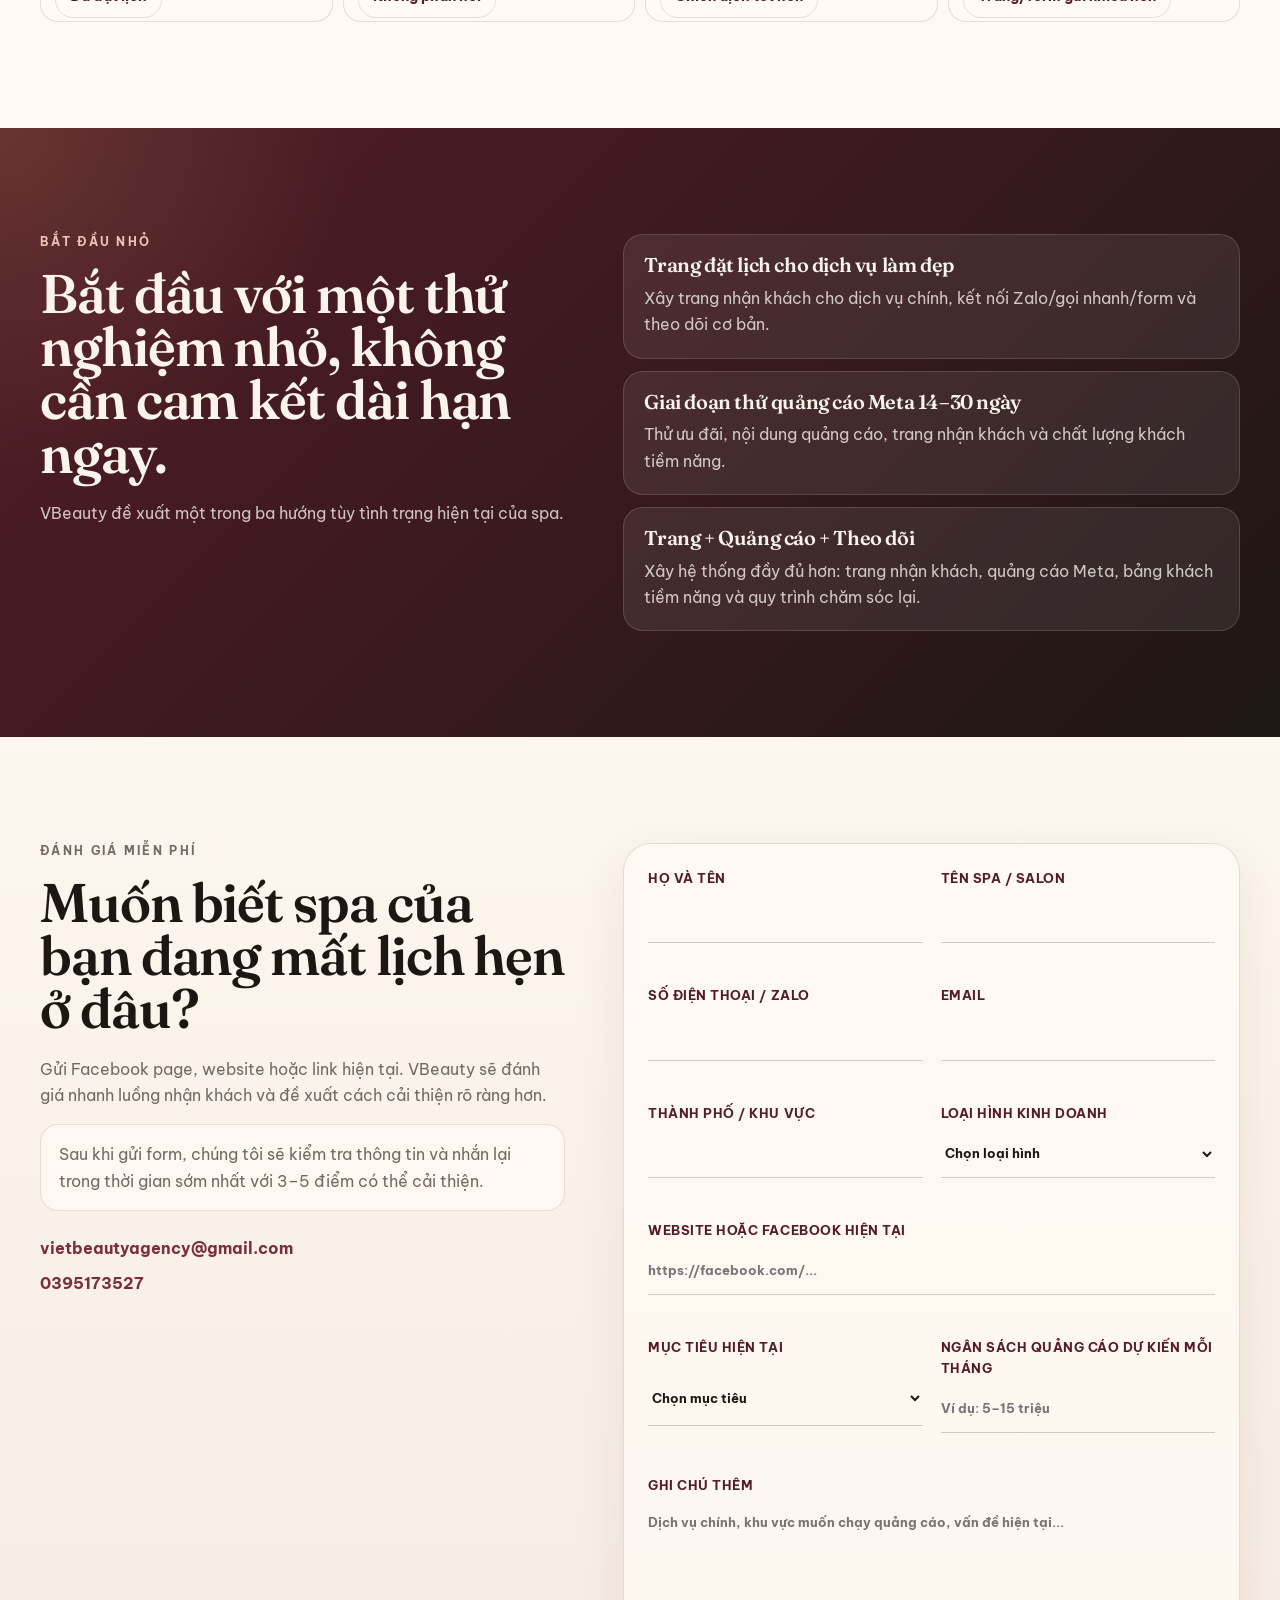
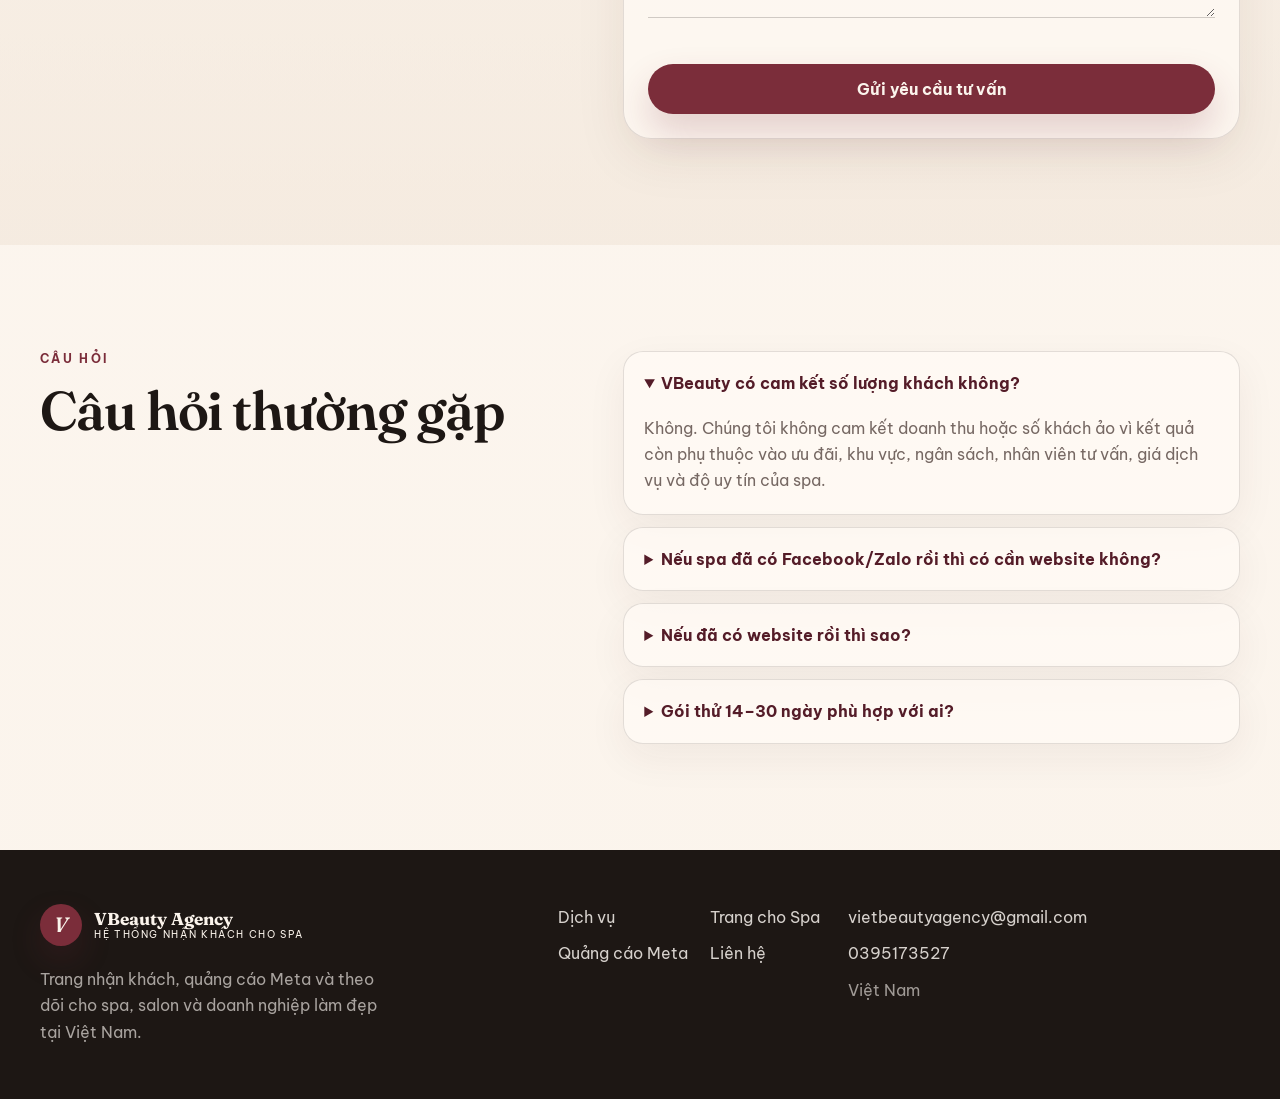
==== commit cbabee49: "Refine beauty booking system positioning" ====
--- a/index.html
+++ b/index.html
@@ -3,15 +3,15 @@
   <head>
     <meta charset="utf-8">
     <meta name="viewport" content="width=device-width, initial-scale=1">
-    <title data-vi="VBeauty Agency | Hệ thống đặt lịch cho spa" data-en="VBeauty Agency | Spa Marketing, Landing Pages & Lead Booking">VBeauty Agency | Hệ thống đặt lịch cho spa</title>
+    <title data-vi="VBeauty Agency | Hệ thống đặt lịch cho spa" data-en="VBeauty Agency | Beauty Booking Systems">VBeauty Agency | Hệ thống đặt lịch cho spa</title>
     <meta
       name="description"
-      content="VBeauty Agency giúp spa, salon và beauty business tại Việt Nam có hệ thống landing page, quảng cáo và lead tracking để nhận booking rõ ràng hơn."
+      content="VBeauty Agency giúp spa, nail salon, hair salon và beauty studio xây hệ thống nhận khách rõ ràng hơn bằng trang đích, quảng cáo Meta, form, Zalo/gọi nhanh và theo dõi."
     >
     <meta name="theme-color" content="#fbf4ec">
     <meta property="og:type" content="website">
-    <meta property="og:title" content="VBeauty Agency | Beauty Growth Studio">
-    <meta property="og:description" content="Landing page, Facebook/Instagram Ads, booking form và lead tracking cho spa, salon và beauty business.">
+    <meta property="og:title" content="VBeauty Agency | Hệ thống đặt lịch cho spa">
+    <meta property="og:description" content="Trang đích, quảng cáo Meta, form/Zalo/gọi nhanh và theo dõi cho spa, salon và doanh nghiệp làm đẹp tại Việt Nam.">
     <meta property="og:image" content="assets/hero-beauty-agency.png">
     <link rel="icon" href="assets/favicon.svg" type="image/svg+xml">
     <link rel="preconnect" href="https://fonts.googleapis.com">
@@ -33,8 +33,8 @@
           <span>
             <strong>VBeauty Agency</strong>
             <small>
-              <span data-lang-block="vi">Hệ thống đặt lịch cho spa</span>
-              <span data-lang-block="en">Beauty Growth Studio</span>
+              <span data-lang-block="vi">Hệ thống nhận khách cho spa</span>
+              <span data-lang-block="en">Beauty Booking Systems</span>
             </small>
           </span>
         </a>
@@ -46,8 +46,8 @@
 
         <nav class="main-nav" id="main-nav" aria-label="Main navigation">
           <a href="#services"><span data-lang-block="vi">Dịch vụ</span><span data-lang-block="en">Services</span></a>
-          <a href="website-spa/"><span data-lang-block="vi">Website Spa</span><span data-lang-block="en">Spa Websites</span></a>
-          <a href="quang-cao-spa/"><span data-lang-block="vi">Quảng cáo Spa</span><span data-lang-block="en">Spa Ads</span></a>
+          <a href="website-cho-spa/"><span data-lang-block="vi">Trang cho Spa</span><span data-lang-block="en">Spa Website</span></a>
+          <a href="meta-ads-cho-spa/"><span data-lang-block="vi">Quảng cáo Meta</span><span data-lang-block="en">Meta Ads</span></a>
           <a href="#process"><span data-lang-block="vi">Quy trình</span><span data-lang-block="en">Process</span></a>
           <a href="#faq"><span data-lang-block="vi">Câu hỏi</span><span data-lang-block="en">FAQ</span></a>
           <a href="#contact"><span data-lang-block="vi">Liên hệ</span><span data-lang-block="en">Contact</span></a>
@@ -59,8 +59,8 @@
             <button type="button" data-set-lang="en">EN</button>
           </div>
           <a class="btn btn-dark btn-small" href="#contact">
-            <span data-lang-block="vi">Đánh giá miễn phí</span>
-            <span data-lang-block="en">Free consult</span>
+            <span data-lang-block="vi">Nhận đánh giá miễn phí</span>
+            <span data-lang-block="en">Free review</span>
           </a>
         </div>
       </div>
@@ -71,16 +71,20 @@
         <div class="container hero-grid">
           <div class="hero-copy reveal">
             <p class="eyebrow">
-              <span data-lang-block="vi">Hệ thống đặt lịch cho spa tại Việt Nam</span>
-              <span data-lang-block="en">Beauty growth studio for Vietnamese spas</span>
+              <span data-lang-block="vi">Quảng cáo Meta, trang đích & hệ thống đặt lịch cho spa</span>
+              <span data-lang-block="en">Meta ads, landing pages & booking systems for beauty businesses</span>
             </p>
             <h1 class="display">
-              <span data-lang-block="vi">Biến lượt xem và tin nhắn thành khách đặt lịch rõ ràng hơn.</span>
-              <span data-lang-block="en">Turn views and messages into clearer booking leads.</span>
+              <span data-lang-block="vi">Biến khách quan tâm thành lịch hẹn rõ ràng hơn cho spa của bạn.</span>
+              <span data-lang-block="en">Turn beauty interest into clearer appointments for your spa.</span>
             </h1>
             <p class="lead">
-              <span data-lang-block="vi">VBeauty Agency giúp spa, nail salon và thẩm mỹ viện tại Việt Nam xây trang đặt lịch, form tư vấn, quảng cáo Facebook/Instagram và hệ thống theo dõi khách tiềm năng để không bỏ sót khách quan tâm.</span>
-              <span data-lang-block="en">VBeauty Agency helps spas, nail salons and beauty studios in Vietnam build landing pages, consultation forms, Facebook/Instagram ads and lead tracking so interested clients do not slip away.</span>
+              <span data-lang-block="vi">VBeauty Agency giúp spa, nail salon, hair salon và beauty studio xây một hệ thống nhận khách gọn hơn: trang đích dễ hiểu, quảng cáo Meta có theo dõi, form/Zalo/gọi nhanh rõ ràng và quy trình chăm sóc lại để không bỏ sót khách tiềm năng.</span>
+              <span data-lang-block="en">VBeauty Agency helps spas, nail salons, hair salons and beauty studios build a cleaner client intake system: clear landing pages, trackable Meta ads, form/Zalo/call actions and follow-up workflow.</span>
+            </p>
+            <p class="lead lead-tight">
+              <span data-lang-block="vi">Không chỉ là làm web cho đẹp hay chạy quảng cáo lấy tin nhắn. Chúng tôi giúp bạn biết khách đến từ đâu, họ quan tâm dịch vụ nào, ai đã được tư vấn và khách nào có khả năng đặt lịch.</span>
+              <span data-lang-block="en">Not just a pretty website or ads for random inbox messages. We help you understand where clients come from, what they want, who has been contacted and which leads are ready for booking.</span>
             </p>
             <div class="button-row">
               <a class="btn btn-primary" href="#contact">
@@ -88,25 +92,27 @@
                 <span data-lang-block="en">Get a free review</span>
               </a>
               <a class="btn btn-ghost" href="#system">
-                <span data-lang-block="vi">Xem hệ thống mẫu</span>
-                <span data-lang-block="en">See the sample system</span>
+                <span data-lang-block="vi">Xem cách hệ thống hoạt động</span>
+                <span data-lang-block="en">See how the system works</span>
               </a>
             </div>
             <div class="trust-line" aria-label="Service focus">
-              <span data-lang-block="vi">Trang đặt lịch</span>
-              <span data-lang-block="en">Booking landing pages</span>
-              <span data-lang-block="vi">Quảng cáo Facebook/Instagram</span>
-              <span data-lang-block="en">Facebook/Instagram ads</span>
-              <span data-lang-block="vi">Theo dõi khách tiềm năng</span>
-              <span data-lang-block="en">Lead tracking</span>
+              <span data-lang-block="vi">Dành riêng cho spa, nail, salon</span>
+              <span data-lang-block="en">Built for spas, nail and salons</span>
+              <span data-lang-block="vi">Tập trung vào tư vấn và lịch hẹn</span>
+              <span data-lang-block="en">Focused on consults and appointments</span>
+              <span data-lang-block="vi">Theo dõi cơ bản, không chạy mù số</span>
+              <span data-lang-block="en">Basic tracking, no blind ad spend</span>
+              <span data-lang-block="vi">Kết nối form, Zalo, call, Google Sheet</span>
+              <span data-lang-block="en">Forms, Zalo, calls and sheets connected</span>
             </div>
           </div>
 
           <figure class="hero-media reveal delay-2">
             <img src="assets/hero-beauty-agency.png" alt="Premium spa reception with devices showing booking and dashboard screens">
             <figcaption class="media-note">
-              <span data-lang-block="vi">Ví dụ minh họa hệ thống đặt lịch và theo dõi khách tiềm năng</span>
-              <span data-lang-block="en">Illustrative example of booking and lead tracking system</span>
+              <span data-lang-block="vi">Ví dụ minh họa hệ thống nhận khách và theo dõi lịch hẹn</span>
+              <span data-lang-block="en">Illustrative example of client intake and appointment tracking</span>
             </figcaption>
           </figure>
         </div>
@@ -120,10 +126,71 @@
           <span><span data-lang-block="vi">Studio làm đẹp</span><span data-lang-block="en">Beauty studio</span></span>
           <span><span data-lang-block="vi">Gội dưỡng sinh</span><span data-lang-block="en">Head spa</span></span>
           <span><span data-lang-block="vi">Massage thư giãn</span><span data-lang-block="en">Relaxation massage</span></span>
+          <span><span data-lang-block="vi">Phun xăm thẩm mỹ</span><span data-lang-block="en">Semi-permanent makeup</span></span>
           <span><span data-lang-block="vi">Spa chăm sóc da</span><span data-lang-block="en">Facial spa</span></span>
-          <span><span data-lang-block="vi">Tiệm nail</span><span data-lang-block="en">Nail salon</span></span>
-          <span><span data-lang-block="vi">Salon tóc</span><span data-lang-block="en">Hair salon</span></span>
-          <span><span data-lang-block="vi">Studio làm đẹp</span><span data-lang-block="en">Beauty studio</span></span>
+        </div>
+      </section>
+
+      <section class="section surface">
+        <div class="container">
+          <div class="section-kicker reveal">
+            <p class="eyebrow">
+              <span data-lang-block="vi">Vấn đề thật</span>
+              <span data-lang-block="en">The real problem</span>
+            </p>
+            <h2 class="display-sm">
+              <span data-lang-block="vi">Spa không thiếu người hỏi. Vấn đề là họ có biến thành lịch hẹn thật hay không.</span>
+              <span data-lang-block="en">Many spas do not lack messages. The real question is whether those messages become appointments.</span>
+            </h2>
+          </div>
+          <div class="cards-grid problem-grid">
+            <article class="info-card reveal"><h3><span data-lang-block="vi">Khách hỏi giá xong im</span><span data-lang-block="en">Price questions go quiet</span></h3><p><span data-lang-block="vi">Trang hoặc bài quảng cáo chưa giải thích đủ rõ về dịch vụ, giá trị, quy trình và lý do khách nên tin tưởng.</span><span data-lang-block="en">The page or ad does not clearly explain the service, value, process and reasons to trust you.</span></p></article>
+            <article class="info-card reveal delay-1"><h3><span data-lang-block="vi">Không biết khách nào thật</span><span data-lang-block="en">Lead quality is unclear</span></h3><p><span data-lang-block="vi">Nhân viên trả lời nhiều, nhưng chủ spa khó biết ai đã được gọi lại, ai đã đặt lịch và ai chỉ hỏi cho vui.</span><span data-lang-block="en">Your team replies, but it is hard to see who was called, who booked and who was just browsing.</span></p></article>
+            <article class="info-card reveal delay-2"><h3><span data-lang-block="vi">Chạy quảng cáo nhưng mù số</span><span data-lang-block="en">Ads feel blind</span></h3><p><span data-lang-block="vi">Có lượt tiếp cận, lượt bấm hoặc tin nhắn, nhưng thiếu quy trình theo dõi từ quảng cáo đến lịch hẹn.</span><span data-lang-block="en">You may see reach, clicks or inboxes, but not the path from ad spend to appointments.</span></p></article>
+            <article class="info-card reveal"><h3><span data-lang-block="vi">Website không hỗ trợ chốt khách</span><span data-lang-block="en">The website does not help sales</span></h3><p><span data-lang-block="vi">Nội dung chung chung, thiếu nút Zalo/gọi nhanh, thiếu form ngắn và thiếu câu trả lời cho câu hỏi thật của khách.</span><span data-lang-block="en">Generic content, weak contact actions and missing answers make the website feel passive.</span></p></article>
+            <article class="info-card reveal delay-1"><h3><span data-lang-block="vi">Khách nằm rải rác nhiều nơi</span><span data-lang-block="en">Leads are scattered</span></h3><p><span data-lang-block="vi">Facebook, Zalo, điện thoại và nhân viên xử lý riêng lẻ nên khách dễ bị sót hoặc được chăm sóc quá muộn.</span><span data-lang-block="en">Facebook, Zalo, calls and staff notes are separate, so leads are easy to miss.</span></p></article>
+          </div>
+        </div>
+      </section>
+
+      <section class="section">
+        <div class="container split-grid">
+          <div class="reveal">
+            <p class="eyebrow">
+              <span data-lang-block="vi">Niềm tin mới</span>
+              <span data-lang-block="en">A better way to think about marketing</span>
+            </p>
+            <h2 class="display-sm">
+              <span data-lang-block="vi">Tiếp thị cho spa không nên dừng ở “có tin nhắn”.</span>
+              <span data-lang-block="en">Spa marketing should not stop at “we got inbox messages.”</span>
+            </h2>
+          </div>
+          <div class="text-panel reveal delay-1">
+            <p><span data-lang-block="vi">Trước khi đặt lịch, khách làm đẹp thường muốn biết giá khoảng bao nhiêu, dịch vụ có hợp với mình không, có an toàn không, spa có uy tín không và có thể nhắn Zalo hoặc gọi nhanh không.</span><span data-lang-block="en">Before booking, beauty clients usually want to understand price range, fit, safety, trust signals and whether they can quickly message or call.</span></p>
+            <p><span data-lang-block="vi">Nếu những câu hỏi này không được trả lời trước, khách phải hỏi lại trong tin nhắn. Càng phải hỏi nhiều câu cơ bản, khả năng chốt càng thấp.</span><span data-lang-block="en">If those questions are not answered early, clients have to ask basic questions in chat. The more friction they feel, the lower the chance of booking.</span></p>
+          </div>
+        </div>
+      </section>
+
+      <section class="section split-section surface" id="system">
+        <div class="container split-grid">
+          <div class="reveal">
+            <p class="eyebrow">
+              <span data-lang-block="vi">Hệ thống nhận khách</span>
+              <span data-lang-block="en">Client intake system</span>
+            </p>
+            <h2 class="display-sm">
+              <span data-lang-block="vi">Một luồng rõ ràng từ quan tâm đến đặt lịch.</span>
+              <span data-lang-block="en">A clear flow from interest to appointment.</span>
+            </h2>
+          </div>
+          <div class="funnel reveal delay-1">
+            <div><span>01</span><strong><span data-lang-block="vi">Khách thấy quảng cáo / nội dung</span><span data-lang-block="en">Client sees ad / content</span></strong></div>
+            <div><span>02</span><strong><span data-lang-block="vi">Vào trang nhận khách</span><span data-lang-block="en">Visits client intake page</span></strong></div>
+            <div><span>03</span><strong><span data-lang-block="vi">Gọi, nhắn Zalo hoặc điền form</span><span data-lang-block="en">Calls, messages or submits form</span></strong></div>
+            <div><span>04</span><strong><span data-lang-block="vi">Thông tin vào Google Sheet / CRM</span><span data-lang-block="en">Lead enters sheet / CRM</span></strong></div>
+            <div><span>05</span><strong><span data-lang-block="vi">Nhân viên chăm sóc lại</span><span data-lang-block="en">Team follows up</span></strong></div>
+          </div>
         </div>
       </section>
 
@@ -131,136 +198,88 @@
         <div class="container">
           <div class="section-kicker reveal">
             <p class="eyebrow">
-              <span data-lang-block="vi">Dịch vụ chính</span>
-              <span data-lang-block="en">Core offers</span>
-            </p>
-            <h2 class="display-sm">
-              <span data-lang-block="vi">Hai hệ thống chuyển đổi quan trọng cho spa.</span>
-              <span data-lang-block="en">Two conversion systems built for beauty businesses.</span>
+              <span data-lang-block="vi">Dịch vụ</span>
+              <span data-lang-block="en">Services</span>
+            </p>
+            <h2 class="display-sm">
+              <span data-lang-block="vi">Hai hướng triển khai rõ ràng cho spa muốn nhận khách tốt hơn.</span>
+              <span data-lang-block="en">Two clear ways to improve your beauty booking flow.</span>
             </h2>
           </div>
 
           <div class="offer-grid">
-            <a class="offer-card featured reveal" href="website-spa/">
+            <a class="offer-card featured reveal" href="website-cho-spa/">
               <span class="card-number">01</span>
-              <h3>
-                <span data-lang-block="vi">Website / Trang đặt lịch cho Spa</span>
-                <span data-lang-block="en">Spa Website / Landing Page</span>
-              </h3>
-              <p>
-                <span data-lang-block="vi">Trang dịch vụ đẹp trên điện thoại, nút đặt lịch rõ, có form nhận thông tin khách và nút Zalo/gọi điện để khách dễ để lại thông tin.</span>
-                <span data-lang-block="en">A mobile-first service page with clear CTAs, lead form, Zalo/call actions and a more trustworthy first impression.</span>
-              </p>
-              <strong>
-                <span data-lang-block="vi">Xem trang dịch vụ</span>
-                <span data-lang-block="en">View offer page</span>
-              </strong>
+              <h3><span data-lang-block="vi">Trang nhận khách cho spa</span><span data-lang-block="en">Client intake page for spas</span></h3>
+              <p><span data-lang-block="vi">Không phải website giới thiệu chung chung. Đây là trang giúp khách dễ hiểu, dễ tin, dễ nhắn và dễ đặt lịch.</span><span data-lang-block="en">Not a generic brochure website. This page helps clients understand, trust, message and book more easily.</span></p>
+              <ul class="card-list">
+                <li><span data-lang-block="vi">Trang riêng cho dịch vụ chính</span><span data-lang-block="en">Dedicated page for a core service</span></li>
+                <li><span data-lang-block="vi">Form, Zalo, gọi nhanh và theo dõi</span><span data-lang-block="en">Form, Zalo, call action and tracking</span></li>
+                <li><span data-lang-block="vi">Nội dung tiếng Việt theo ngành beauty</span><span data-lang-block="en">Beauty-specific service copy</span></li>
+              </ul>
+              <strong><span data-lang-block="vi">Xem dịch vụ làm trang</span><span data-lang-block="en">View website service</span></strong>
             </a>
 
-            <a class="offer-card featured reveal delay-1" href="quang-cao-spa/">
+            <a class="offer-card featured reveal delay-1" href="meta-ads-cho-spa/">
               <span class="card-number">02</span>
-              <h3>
-                <span data-lang-block="vi">Quảng cáo & khách đặt lịch cho Spa</span>
-                <span data-lang-block="en">Spa Ads & Lead Booking</span>
-              </h3>
-              <p>
-                <span data-lang-block="vi">Quảng cáo Facebook/Instagram kết nối với trang đặt lịch, form và bảng theo dõi khách tiềm năng để spa chăm sóc lại có hệ thống hơn.</span>
-                <span data-lang-block="en">Facebook/Instagram ads connected to a landing page, lead form and tracking sheet so follow-up becomes more measurable.</span>
-              </p>
-              <strong>
-                <span data-lang-block="vi">Xem trang dịch vụ</span>
-                <span data-lang-block="en">View offer page</span>
-              </strong>
+              <h3><span data-lang-block="vi">Giai đoạn thử quảng cáo Meta cho spa</span><span data-lang-block="en">Meta Ads Pilot for spas</span></h3>
+              <p><span data-lang-block="vi">Giai đoạn thử 14–30 ngày để kiểm tra ưu đãi, nội dung quảng cáo, trang nhận khách và chất lượng khách tiềm năng.</span><span data-lang-block="en">A 14–30 day test to check your offer, creative, client intake page and lead quality before scaling.</span></p>
+              <ul class="card-list">
+                <li><span data-lang-block="vi">Không chạy quảng cáo mù số</span><span data-lang-block="en">No blind ad spend</span></li>
+                <li><span data-lang-block="vi">Theo dõi nguồn và trạng thái khách</span><span data-lang-block="en">Source and status tracking</span></li>
+                <li><span data-lang-block="vi">Báo cáo ngắn, dễ hiểu</span><span data-lang-block="en">Short, practical reporting</span></li>
+              </ul>
+              <strong><span data-lang-block="vi">Xem dịch vụ chạy quảng cáo</span><span data-lang-block="en">View ads service</span></strong>
             </a>
           </div>
-
-          <div class="support-grid">
-            <article class="mini-card reveal">
-              <h3><span data-lang-block="vi">Form nhận thông tin khách</span><span data-lang-block="en">Lead Form</span></h3>
-              <p>
-                <span data-lang-block="vi">Form lọc nhu cầu, lưu thông tin và gửi dữ liệu về hệ thống bạn cấu hình.</span>
-                <span data-lang-block="en">Need-based lead forms that collect cleaner contact information.</span>
-              </p>
-            </article>
-            <article class="mini-card reveal delay-1">
-              <h3><span data-lang-block="vi">Theo dõi khách tiềm năng</span><span data-lang-block="en">Tracking</span></h3>
-              <p>
-                <span data-lang-block="vi">Theo dõi khách tiềm năng, trạng thái liên hệ, lịch hẹn và ghi chú chăm sóc.</span>
-                <span data-lang-block="en">Track leads, contact status, appointments and follow-up notes.</span>
-              </p>
-            </article>
-            <article class="mini-card reveal delay-2">
-              <h3><span data-lang-block="vi">Chăm sóc lại</span><span data-lang-block="en">Follow-up</span></h3>
-              <p>
-                <span data-lang-block="vi">Gợi ý quy trình phản hồi để hạn chế mất khách vì chậm tư vấn.</span>
-                <span data-lang-block="en">Follow-up structure that helps reduce lost leads from slow replies.</span>
-              </p>
-            </article>
-          </div>
-        </div>
-      </section>
-
-      <section class="section split-section surface" id="system">
+        </div>
+      </section>
+
+      <section class="section surface">
         <div class="container split-grid">
           <div class="reveal">
             <p class="eyebrow">
-              <span data-lang-block="vi">Không chỉ là quảng cáo</span>
-              <span data-lang-block="en">More than running ads</span>
-            </p>
-            <h2 class="display-sm">
-              <span data-lang-block="vi">Một hệ thống rõ ràng từ lần chạm đầu tiên đến bước chăm sóc lại.</span>
-              <span data-lang-block="en">A clearer system from first click to follow-up.</span>
-            </h2>
-          </div>
-          <div class="funnel reveal delay-1">
-            <div><span>01</span><strong><span data-lang-block="vi">Quảng cáo / nội dung</span><span data-lang-block="en">Ad / Content</span></strong></div>
-            <div><span>02</span><strong><span data-lang-block="vi">Trang đặt lịch</span><span data-lang-block="en">Landing Page</span></strong></div>
-            <div><span>03</span><strong><span data-lang-block="vi">Form nhận thông tin</span><span data-lang-block="en">Lead Form</span></strong></div>
-            <div><span>04</span><strong><span data-lang-block="vi">Bảng theo dõi</span><span data-lang-block="en">Tracking Sheet</span></strong></div>
-            <div><span>05</span><strong><span data-lang-block="vi">Chăm sóc lại</span><span data-lang-block="en">Follow-up</span></strong></div>
-          </div>
-        </div>
-      </section>
-
-      <section class="section">
-        <div class="container">
-          <div class="section-kicker reveal">
-            <p class="eyebrow">
-              <span data-lang-block="vi">Demo minh họa</span>
-              <span data-lang-block="en">Sample system</span>
-            </p>
-            <h2 class="display-sm">
-              <span data-lang-block="vi">Bạn sẽ thấy rõ hệ thống trước khi quyết định đi xa hơn.</span>
-              <span data-lang-block="en">See the system clearly before deciding the next step.</span>
-            </h2>
-            <p class="section-note">
-              <span data-lang-block="vi">Các khối bên dưới là ví dụ minh họa cách hệ thống có thể hoạt động. Không phải kết quả khách hàng và không phải cam kết doanh thu.</span>
-              <span data-lang-block="en">The blocks below are illustrative examples of how the system can work. They are not client results and not revenue promises.</span>
-            </p>
-          </div>
-
-          <div class="demo-grid">
-            <article class="demo-card reveal">
-              <span><span data-lang-block="vi">Mẫu 01</span><span data-lang-block="en">Sample 01</span></span>
-              <h3><span data-lang-block="vi">Trang dịch vụ đặt lịch</span><span data-lang-block="en">Service landing page</span></h3>
-              <p><span data-lang-block="vi">Giải thích dịch vụ, lợi ích, ưu đãi và nút đặt lịch trong một luồng dễ đọc trên điện thoại.</span><span data-lang-block="en">Explains the service, benefits, offer and booking action in one mobile-friendly flow.</span></p>
-            </article>
-            <article class="demo-card reveal delay-1">
-              <span><span data-lang-block="vi">Mẫu 02</span><span data-lang-block="en">Sample 02</span></span>
-              <h3><span data-lang-block="vi">Form tư vấn</span><span data-lang-block="en">Consultation form</span></h3>
-              <p><span data-lang-block="vi">Thu thông tin cần thiết để spa biết khách muốn dịch vụ gì, ở khu vực nào và nên liên hệ ra sao.</span><span data-lang-block="en">Collects the details your team needs: service interest, area and best contact method.</span></p>
-            </article>
-            <article class="demo-card reveal delay-2">
-              <span><span data-lang-block="vi">Mẫu 03</span><span data-lang-block="en">Sample 03</span></span>
-              <h3><span data-lang-block="vi">Bảng theo dõi khách</span><span data-lang-block="en">Lead tracking sheet</span></h3>
-              <p><span data-lang-block="vi">Theo dõi khách mới, đã gọi, đã đặt lịch, đã đến và ghi chú chăm sóc lại.</span><span data-lang-block="en">Tracks new leads, contacted leads, appointments, visits and follow-up notes.</span></p>
-            </article>
-            <article class="demo-card reveal">
-              <span><span data-lang-block="vi">Mẫu 04</span><span data-lang-block="en">Sample 04</span></span>
-              <h3><span data-lang-block="vi">Thông báo khách mới</span><span data-lang-block="en">New lead alert</span></h3>
-              <p><span data-lang-block="vi">Có thể gửi thông tin khách mới về Telegram, email hoặc công cụ nội bộ khi phần kết nối đã được cấu hình.</span><span data-lang-block="en">Can send new lead alerts to Telegram, email or your internal workflow when configured.</span></p>
-            </article>
-          </div>
+              <span data-lang-block="vi">Phù hợp với ai</span>
+              <span data-lang-block="en">Who it fits</span>
+            </p>
+            <h2 class="display-sm">
+              <span data-lang-block="vi">Dành cho beauty business local muốn tăng lịch tư vấn rõ ràng hơn.</span>
+              <span data-lang-block="en">For local beauty businesses that want clearer consults and appointments.</span>
+            </h2>
+          </div>
+          <div class="tag-cloud reveal delay-1">
+            <span>Spa chăm sóc da</span>
+            <span>Tiệm nail</span>
+            <span>Salon tóc</span>
+            <span>Beauty salon</span>
+            <span>Gội dưỡng sinh</span>
+            <span>Phun xăm thẩm mỹ</span>
+            <span>Massage mặt / body</span>
+            <span>Clinic hoặc studio nhỏ</span>
+          </div>
+        </div>
+      </section>
+
+      <section class="section band-dark" id="audit">
+        <div class="container split-grid">
+          <div class="reveal">
+            <p class="eyebrow light">
+              <span data-lang-block="vi">Đánh giá miễn phí</span>
+              <span data-lang-block="en">Free audit</span>
+            </p>
+            <h2 class="display-sm">
+              <span data-lang-block="vi">Chưa chắc cần chạy quảng cáo ngay. Hãy kiểm tra luồng nhận khách trước.</span>
+              <span data-lang-block="en">You may not need ads immediately. First, check the client intake flow.</span>
+            </h2>
+            <p><span data-lang-block="vi">Sau buổi đánh giá, bạn sẽ nhận được 3 điểm đang làm mất lịch hẹn và 3 gợi ý cải thiện thực tế.</span><span data-lang-block="en">After the review, you will get 3 likely booking leaks and 3 practical improvements.</span></p>
+            <a class="btn btn-primary" href="#contact"><span data-lang-block="vi">Gửi trang để được đánh giá miễn phí</span><span data-lang-block="en">Send your page for a free review</span></a>
+          </div>
+          <ul class="check-list reveal delay-1">
+            <li><span data-lang-block="vi">Facebook page có đủ niềm tin chưa?</span><span data-lang-block="en">Does the Facebook page build enough trust?</span></li>
+            <li><span data-lang-block="vi">Khách có biết nên gọi, nhắn hay điền form ở đâu không?</span><span data-lang-block="en">Do clients know where to call, message or submit a form?</span></li>
+            <li><span data-lang-block="vi">Dịch vụ chính có được giải thích đủ rõ không?</span><span data-lang-block="en">Is the core service explained clearly enough?</span></li>
+            <li><span data-lang-block="vi">Có theo dõi hay mọi thứ vẫn nằm trong tin nhắn?</span><span data-lang-block="en">Is there tracking or is everything still inside inboxes?</span></li>
+          </ul>
         </div>
       </section>
 
@@ -272,26 +291,42 @@
               <span data-lang-block="en">Process</span>
             </p>
             <h2 class="display-sm">
-              <span data-lang-block="vi">Gọn, rõ và dễ bắt đầu.</span>
-              <span data-lang-block="en">Simple, clear and easy to start.</span>
-            </h2>
-          </div>
-          <div class="process-grid">
-            <article class="process-card reveal">
-              <span>01</span>
-              <h3><span data-lang-block="vi">Tư vấn miễn phí</span><span data-lang-block="en">Free consultation</span></h3>
-              <p><span data-lang-block="vi">Hiểu dịch vụ chính, khu vực, năng lực tư vấn và mục tiêu của spa.</span><span data-lang-block="en">We clarify your service, location, sales process and goals.</span></p>
-            </article>
-            <article class="process-card reveal delay-1">
-              <span>02</span>
-              <h3><span data-lang-block="vi">Thiết kế hệ thống</span><span data-lang-block="en">System setup</span></h3>
-              <p><span data-lang-block="vi">Xây trang đặt lịch, form, bảng theo dõi và nội dung cần thiết cho chiến dịch.</span><span data-lang-block="en">We build the page, form, tracking and campaign assets.</span></p>
-            </article>
-            <article class="process-card reveal delay-2">
-              <span>03</span>
-              <h3><span data-lang-block="vi">Test & tối ưu</span><span data-lang-block="en">Test and optimize</span></h3>
-              <p><span data-lang-block="vi">Theo dõi khách tiềm năng, chi phí, lịch hẹn và điều chỉnh theo dữ liệu thực tế.</span><span data-lang-block="en">We review leads, cost, appointment status and improve from data.</span></p>
-            </article>
+              <span data-lang-block="vi">Bắt đầu bằng đánh giá, không bắt đầu bằng lời hứa.</span>
+              <span data-lang-block="en">Start with a review, not a promise.</span>
+            </h2>
+          </div>
+          <div class="process-grid process-grid-wide">
+            <article class="process-card reveal"><span>01</span><h3><span data-lang-block="vi">Đánh giá hiện tại</span><span data-lang-block="en">Review current assets</span></h3><p><span data-lang-block="vi">Xem Facebook page, website, luồng liên hệ Zalo, ưu đãi hiện tại và cách spa đang nhận khách.</span><span data-lang-block="en">We review your Facebook page, website, contact flow, current offer and client intake process.</span></p></article>
+            <article class="process-card reveal delay-1"><span>02</span><h3><span data-lang-block="vi">Chọn dịch vụ cần đẩy</span><span data-lang-block="en">Pick the service to promote</span></h3><p><span data-lang-block="vi">Không chạy tất cả cùng lúc. Chọn một dịch vụ có nhu cầu rõ để kiểm tra trước.</span><span data-lang-block="en">We do not push everything at once. We choose one service with a clear market need.</span></p></article>
+            <article class="process-card reveal delay-2"><span>03</span><h3><span data-lang-block="vi">Xây trang / luồng nhận khách</span><span data-lang-block="en">Build the intake flow</span></h3><p><span data-lang-block="vi">Tạo trang, form, Zalo/gọi nhanh và bảng theo dõi cơ bản.</span><span data-lang-block="en">We build the page, form, Zalo/call actions and basic tracking sheet.</span></p></article>
+            <article class="process-card reveal"><span>04</span><h3><span data-lang-block="vi">Chạy thử hoặc bàn giao</span><span data-lang-block="en">Pilot or handoff</span></h3><p><span data-lang-block="vi">Nếu chạy quảng cáo, thử nội dung và nhóm khách 14–30 ngày. Nếu chỉ làm web, bàn giao trang và hướng dẫn dùng sheet.</span><span data-lang-block="en">If running ads, we test creative and audiences for 14–30 days. If it is a page build, we hand it off with tracking guidance.</span></p></article>
+            <article class="process-card reveal delay-1"><span>05</span><h3><span data-lang-block="vi">Báo cáo & tối ưu</span><span data-lang-block="en">Report and optimize</span></h3><p><span data-lang-block="vi">Bạn thấy khách đến từ đâu, trạng thái xử lý thế nào và phần nào cần cải thiện tiếp.</span><span data-lang-block="en">You see where leads come from, how they are handled and what should improve next.</span></p></article>
+          </div>
+        </div>
+      </section>
+
+      <section class="section surface">
+        <div class="container">
+          <div class="section-kicker reveal">
+            <p class="eyebrow">
+              <span data-lang-block="vi">Theo dõi</span>
+              <span data-lang-block="en">Tracking</span>
+            </p>
+            <h2 class="display-sm">
+              <span data-lang-block="vi">Chúng tôi theo dõi những gì?</span>
+              <span data-lang-block="en">What do we track?</span>
+            </h2>
+            <p class="section-note"><span data-lang-block="vi">Không chỉ nhìn số click hay inbox. Mục tiêu là giúp bạn ra quyết định nhanh hơn.</span><span data-lang-block="en">Not just clicks or inbox count. The goal is to help you make better decisions faster.</span></p>
+          </div>
+          <div class="metric-grid">
+            <span><span data-lang-block="vi">Nguồn khách</span><span data-lang-block="en">Lead source</span></span>
+            <span><span data-lang-block="vi">Dịch vụ quan tâm</span><span data-lang-block="en">Service interest</span></span>
+            <span><span data-lang-block="vi">Đã liên hệ hay chưa</span><span data-lang-block="en">Contacted or not</span></span>
+            <span><span data-lang-block="vi">Đủ điều kiện không</span><span data-lang-block="en">Qualified or not</span></span>
+            <span><span data-lang-block="vi">Đã đặt lịch</span><span data-lang-block="en">Booked</span></span>
+            <span><span data-lang-block="vi">Không phản hồi</span><span data-lang-block="en">No response</span></span>
+            <span><span data-lang-block="vi">Chiến dịch tốt hơn</span><span data-lang-block="en">Better campaign</span></span>
+            <span><span data-lang-block="vi">Trang/form gửi nhiều hơn</span><span data-lang-block="en">Better page/form</span></span>
           </div>
         </div>
       </section>
@@ -300,24 +335,20 @@
         <div class="container split-grid">
           <div class="reveal">
             <p class="eyebrow light">
-              <span data-lang-block="vi">Gói thử 14–30 ngày</span>
-              <span data-lang-block="en">14–30 day pilot</span>
-            </p>
-            <h2 class="display-sm">
-              <span data-lang-block="vi">Thử nhỏ trước khi cam kết dài hạn.</span>
-              <span data-lang-block="en">Start with a focused pilot before a long-term commitment.</span>
-            </h2>
-            <p>
-              <span data-lang-block="vi">Mục tiêu của giai đoạn thử là kiểm tra xem ưu đãi, trang đặt lịch và quảng cáo có thể tạo khách đặt lịch với chi phí hợp lý hay không. Chúng tôi không cam kết doanh thu.</span>
-              <span data-lang-block="en">The pilot is designed to test whether your offer, landing page and ads can generate booking leads at a reasonable cost. We do not guarantee revenue.</span>
-            </p>
-          </div>
-          <ul class="check-list reveal delay-1">
-            <li><span data-lang-block="vi">Phân tích dịch vụ chính</span><span data-lang-block="en">Core service review</span></li>
-            <li><span data-lang-block="vi">Trang đặt lịch/form nhận thông tin khách</span><span data-lang-block="en">Landing page and lead form</span></li>
-            <li><span data-lang-block="vi">Thiết lập chiến dịch Facebook/Instagram</span><span data-lang-block="en">Facebook/Instagram campaign setup</span></li>
-            <li><span data-lang-block="vi">Theo dõi khách tiềm năng và báo cáo hàng tuần</span><span data-lang-block="en">Lead tracking and weekly reporting</span></li>
-          </ul>
+              <span data-lang-block="vi">Bắt đầu nhỏ</span>
+              <span data-lang-block="en">Start small</span>
+            </p>
+            <h2 class="display-sm">
+              <span data-lang-block="vi">Bắt đầu với một thử nghiệm nhỏ, không cần cam kết dài hạn ngay.</span>
+              <span data-lang-block="en">Start with a focused test before a long commitment.</span>
+            </h2>
+            <p><span data-lang-block="vi">VBeauty đề xuất một trong ba hướng tùy tình trạng hiện tại của spa.</span><span data-lang-block="en">VBeauty recommends one of three paths depending on your current situation.</span></p>
+          </div>
+          <div class="option-stack reveal delay-1">
+            <article><h3><span data-lang-block="vi">Trang đặt lịch cho dịch vụ làm đẹp</span><span data-lang-block="en">Beauty Booking Page</span></h3><p><span data-lang-block="vi">Xây trang nhận khách cho dịch vụ chính, kết nối Zalo/gọi nhanh/form và theo dõi cơ bản.</span><span data-lang-block="en">Build a client intake page for one core service with Zalo/call/form and basic tracking.</span></p></article>
+            <article><h3><span data-lang-block="vi">Giai đoạn thử quảng cáo Meta 14–30 ngày</span><span data-lang-block="en">Meta Ads Pilot 14–30 days</span></h3><p><span data-lang-block="vi">Thử ưu đãi, nội dung quảng cáo, trang nhận khách và chất lượng khách tiềm năng.</span><span data-lang-block="en">Test offer, creative, intake page and lead quality.</span></p></article>
+            <article><h3><span data-lang-block="vi">Trang + Quảng cáo + Theo dõi</span><span data-lang-block="en">Page + Ads + Tracking</span></h3><p><span data-lang-block="vi">Xây hệ thống đầy đủ hơn: trang nhận khách, quảng cáo Meta, bảng khách tiềm năng và quy trình chăm sóc lại.</span><span data-lang-block="en">Build a fuller system: intake page, Meta ads, lead sheet and follow-up workflow.</span></p></article>
+          </div>
         </div>
       </section>
 
@@ -329,12 +360,12 @@
               <span data-lang-block="en">Free review</span>
             </p>
             <h2 class="display-sm">
-              <span data-lang-block="vi">Nhận đánh giá nhanh cho spa của bạn.</span>
-              <span data-lang-block="en">Get a quick review for your spa.</span>
+              <span data-lang-block="vi">Muốn biết spa của bạn đang mất lịch hẹn ở đâu?</span>
+              <span data-lang-block="en">Want to know where your spa is losing bookings?</span>
             </h2>
             <p>
-              <span data-lang-block="vi">Điền thông tin để VBeauty xem nhanh Facebook hoặc website hiện tại, hiểu dịch vụ chính và gợi ý hướng phù hợp: trang đặt lịch, quảng cáo, theo dõi khách tiềm năng hoặc cả hệ thống.</span>
-              <span data-lang-block="en">Share a few details so VBeauty can review your current Facebook/website, understand your core service and suggest the right direction: landing page, ads, lead tracking or the full system.</span>
+              <span data-lang-block="vi">Gửi Facebook page, website hoặc link hiện tại. VBeauty sẽ đánh giá nhanh luồng nhận khách và đề xuất cách cải thiện rõ ràng hơn.</span>
+              <span data-lang-block="en">Send your Facebook page, website or current link. VBeauty will review your intake flow and suggest clearer improvements.</span>
             </p>
             <p class="next-step-note">
               <span data-lang-block="vi">Sau khi gửi form, chúng tôi sẽ kiểm tra thông tin và nhắn lại trong thời gian sớm nhất với 3–5 điểm có thể cải thiện.</span>
@@ -432,16 +463,20 @@
           </div>
           <div class="faq-list reveal delay-1">
             <details open>
-              <summary><span data-lang-block="vi">VBeauty có cam kết doanh thu không?</span><span data-lang-block="en">Does VBeauty guarantee revenue?</span></summary>
-              <p><span data-lang-block="vi">Không. Kết quả còn phụ thuộc vào dịch vụ, giá, ưu đãi, quy trình tư vấn và tốc độ chăm sóc lại. Chúng tôi tập trung xây hệ thống đo lường rõ ràng và tối ưu từ dữ liệu.</span><span data-lang-block="en">No. Results depend on service quality, pricing, offer, sales process and follow-up speed. We focus on measurable systems and optimization from real data.</span></p>
+              <summary><span data-lang-block="vi">VBeauty có cam kết số lượng khách không?</span><span data-lang-block="en">Does VBeauty guarantee client volume?</span></summary>
+              <p><span data-lang-block="vi">Không. Chúng tôi không cam kết doanh thu hoặc số khách ảo vì kết quả còn phụ thuộc vào ưu đãi, khu vực, ngân sách, nhân viên tư vấn, giá dịch vụ và độ uy tín của spa.</span><span data-lang-block="en">No. We do not guarantee revenue or artificial client numbers because results depend on offer, location, budget, staff response, pricing and spa trust.</span></p>
             </details>
             <details>
-              <summary><span data-lang-block="vi">Spa nhỏ có phù hợp không?</span><span data-lang-block="en">Is this suitable for a small spa?</span></summary>
-              <p><span data-lang-block="vi">Có, nếu spa có dịch vụ rõ ràng và có người phản hồi khách đều đặn. Gói thử giúp bắt đầu nhỏ trước khi mở rộng.</span><span data-lang-block="en">Yes, if the spa has a clear service and someone available to reply to leads. The pilot keeps the first step focused.</span></p>
+              <summary><span data-lang-block="vi">Nếu spa đã có Facebook/Zalo rồi thì có cần website không?</span><span data-lang-block="en">If we already have Facebook/Zalo, do we need a website?</span></summary>
+              <p><span data-lang-block="vi">Có thể không cần website lớn. Nhưng bạn vẫn nên có một trang nhận khách rõ ràng để giải thích dịch vụ, tăng niềm tin, gắn theo dõi và giúp khách dễ để lại thông tin hơn.</span><span data-lang-block="en">You may not need a large website. You still need a clear intake page that explains the service, builds trust, adds tracking and helps clients leave details.</span></p>
             </details>
             <details>
-              <summary><span data-lang-block="vi">Form có gửi về Google Sheet và Telegram không?</span><span data-lang-block="en">Can the form send leads to Google Sheets and Telegram?</span></summary>
-              <p><span data-lang-block="vi">Có, khi biến môi trường Vercel, Google service account và Telegram bot đã được cấu hình đúng.</span><span data-lang-block="en">Yes, once Vercel environment variables, Google service account access and Telegram bot permissions are configured correctly.</span></p>
+              <summary><span data-lang-block="vi">Nếu đã có website rồi thì sao?</span><span data-lang-block="en">What if we already have a website?</span></summary>
+              <p><span data-lang-block="vi">Chúng tôi có thể đánh giá trước. Nếu website đã tốt, có thể chỉ cần chỉnh nút đặt lịch, form, nội dung dịch vụ và phần theo dõi. Nếu quá chung chung, nên làm một trang riêng cho dịch vụ chính.</span><span data-lang-block="en">We can review it first. If it is solid, we may only improve booking actions, forms, service copy and tracking. If it is too generic, a focused service page may work better.</span></p>
+            </details>
+            <details>
+              <summary><span data-lang-block="vi">Gói thử 14–30 ngày phù hợp với ai?</span><span data-lang-block="en">Who is the 14–30 day pilot for?</span></summary>
+              <p><span data-lang-block="vi">Phù hợp với spa muốn kiểm tra thị trường trước khi triển khai dài hạn: ưu đãi nào có phản hồi, chất lượng khách ra sao và quy trình chăm sóc lại có vấn đề gì không.</span><span data-lang-block="en">It is for spas that want to test the market before a long-term setup: which offer gets response, what lead quality looks like and where follow-up breaks.</span></p>
             </details>
           </div>
         </div>
@@ -456,20 +491,20 @@
             <span>
               <strong>VBeauty Agency</strong>
               <small>
-                <span data-lang-block="vi">Hệ thống đặt lịch cho spa</span>
-                <span data-lang-block="en">Beauty Growth Studio</span>
+                <span data-lang-block="vi">Hệ thống nhận khách cho spa</span>
+                <span data-lang-block="en">Beauty Booking Systems</span>
               </small>
             </span>
           </a>
           <p>
-            <span data-lang-block="vi">Trang đặt lịch, quảng cáo và hệ thống theo dõi khách tiềm năng cho spa, salon và doanh nghiệp làm đẹp tại Việt Nam.</span>
-            <span data-lang-block="en">Landing pages, ads and lead booking systems for spas, salons and beauty businesses in Vietnam.</span>
+            <span data-lang-block="vi">Trang nhận khách, quảng cáo Meta và theo dõi cho spa, salon và doanh nghiệp làm đẹp tại Việt Nam.</span>
+            <span data-lang-block="en">Client intake pages, Meta ads and tracking for spas, salons and beauty businesses in Vietnam.</span>
           </p>
         </div>
         <nav class="footer-links" aria-label="Footer links">
           <a href="#services"><span data-lang-block="vi">Dịch vụ</span><span data-lang-block="en">Services</span></a>
-          <a href="website-spa/"><span data-lang-block="vi">Website Spa</span><span data-lang-block="en">Spa Website</span></a>
-          <a href="quang-cao-spa/"><span data-lang-block="vi">Quảng cáo Spa</span><span data-lang-block="en">Spa Ads</span></a>
+          <a href="website-cho-spa/"><span data-lang-block="vi">Trang cho Spa</span><span data-lang-block="en">Spa Website</span></a>
+          <a href="meta-ads-cho-spa/"><span data-lang-block="vi">Quảng cáo Meta</span><span data-lang-block="en">Meta Ads</span></a>
           <a href="#contact"><span data-lang-block="vi">Liên hệ</span><span data-lang-block="en">Contact</span></a>
         </nav>
         <div class="footer-contact">
--- a/styles.css
+++ b/styles.css
@@ -330,6 +330,11 @@
   line-height: 1.78;
 }
 
+.lead-tight {
+  margin-top: -12px;
+  margin-bottom: 24px;
+}
+
 .button-row {
   display: flex;
   flex-direction: column;
@@ -499,6 +504,32 @@
   margin-top: 16px;
 }
 
+.card-list {
+  display: grid;
+  gap: 8px;
+  margin: 18px 0 22px;
+  padding: 0;
+  color: var(--muted);
+  font-size: 0.92rem;
+  list-style: none;
+}
+
+.card-list li {
+  position: relative;
+  padding-left: 18px;
+}
+
+.card-list li::before {
+  content: "";
+  position: absolute;
+  left: 0;
+  top: 0.72em;
+  width: 7px;
+  height: 7px;
+  border-radius: 50%;
+  background: var(--gold);
+}
+
 .mini-card,
 .process-card,
 .info-card,
@@ -537,6 +568,70 @@
 .demo-card h3 {
   margin: 18px 0 14px;
   font-size: 1.45rem;
+}
+
+.tag-cloud,
+.metric-grid {
+  display: flex;
+  flex-wrap: wrap;
+  gap: 10px;
+}
+
+.tag-cloud span,
+.metric-grid span {
+  padding: 12px 14px;
+  border: 1px solid var(--line);
+  border-radius: 999px;
+  color: var(--wine-deep);
+  background: rgba(255, 250, 245, 0.8);
+  font-size: 0.9rem;
+  font-weight: 700;
+}
+
+.metric-grid {
+  display: grid;
+  grid-template-columns: repeat(2, minmax(0, 1fr));
+}
+
+.metric-grid span {
+  border-radius: 18px;
+}
+
+.option-stack {
+  display: grid;
+  gap: 12px;
+}
+
+.option-stack article {
+  padding: 20px;
+  border: 1px solid var(--line);
+  border-radius: 20px;
+  background: rgba(255, 250, 245, 0.76);
+  box-shadow: 0 14px 40px rgba(64, 34, 30, 0.06);
+}
+
+.option-stack h3 {
+  margin-bottom: 10px;
+  font-size: 1.25rem;
+}
+
+.option-stack p {
+  margin-bottom: 0;
+  color: var(--muted);
+}
+
+.band-dark .option-stack article {
+  border-color: rgba(255, 250, 245, 0.14);
+  background: rgba(255, 250, 245, 0.08);
+  box-shadow: none;
+}
+
+.band-dark .option-stack h3 {
+  color: var(--ivory);
+}
+
+.band-dark .option-stack p {
+  color: rgba(255, 250, 245, 0.76);
 }
 
 .split-section .display-sm {
@@ -775,6 +870,24 @@
   color: rgba(255, 250, 245, 0.58);
 }
 
+.redirect-page {
+  min-height: 100vh;
+  display: grid;
+  place-content: center;
+  gap: 18px;
+  width: min(560px, calc(100% - 32px));
+  margin: 0 auto;
+  text-align: center;
+}
+
+.redirect-page .brand {
+  justify-self: center;
+}
+
+.redirect-page p {
+  color: var(--muted);
+}
+
 .page-hero {
   padding: 72px 0 76px;
 }
@@ -971,6 +1084,14 @@
     grid-template-columns: repeat(3, minmax(0, 1fr));
   }
 
+  .process-grid.process-grid-wide {
+    grid-template-columns: repeat(3, minmax(0, 1fr));
+  }
+
+  .metric-grid {
+    grid-template-columns: repeat(4, minmax(0, 1fr));
+  }
+
   .demo-grid {
     grid-template-columns: repeat(4, minmax(0, 1fr));
   }
